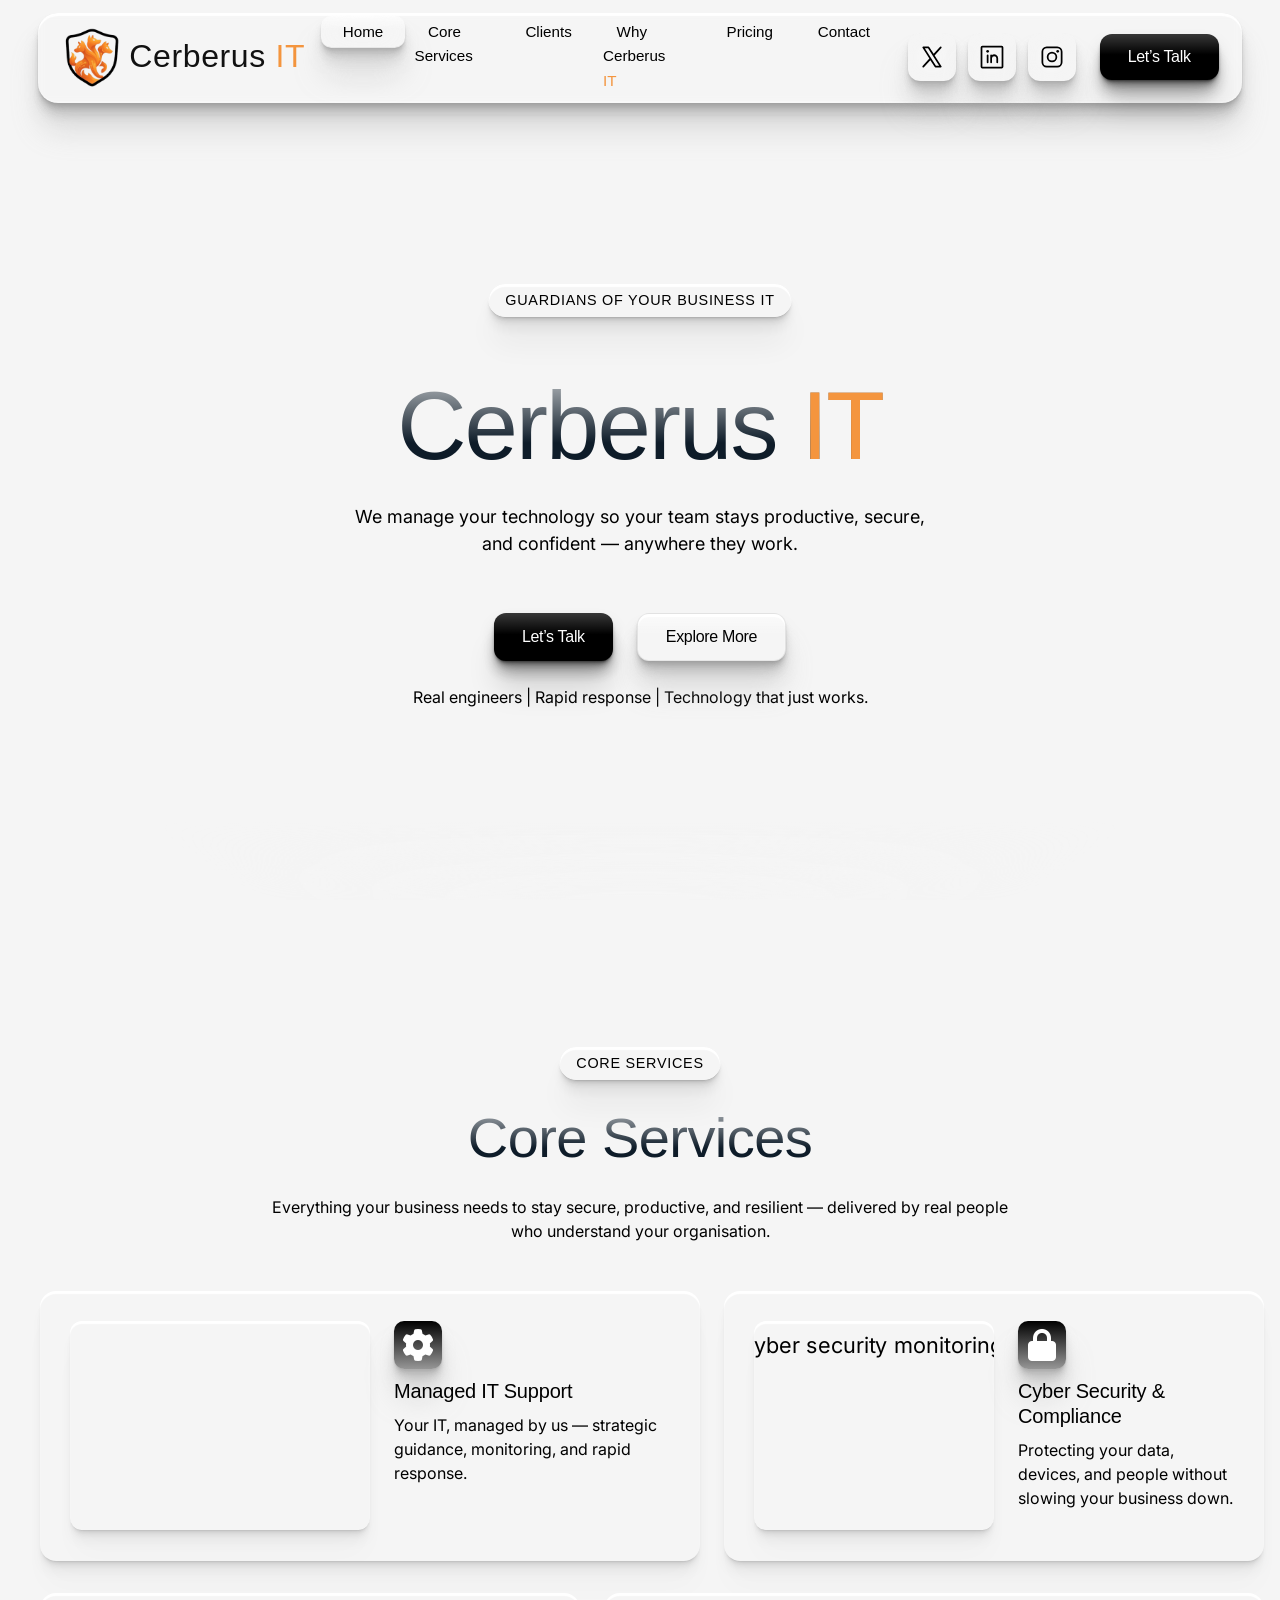
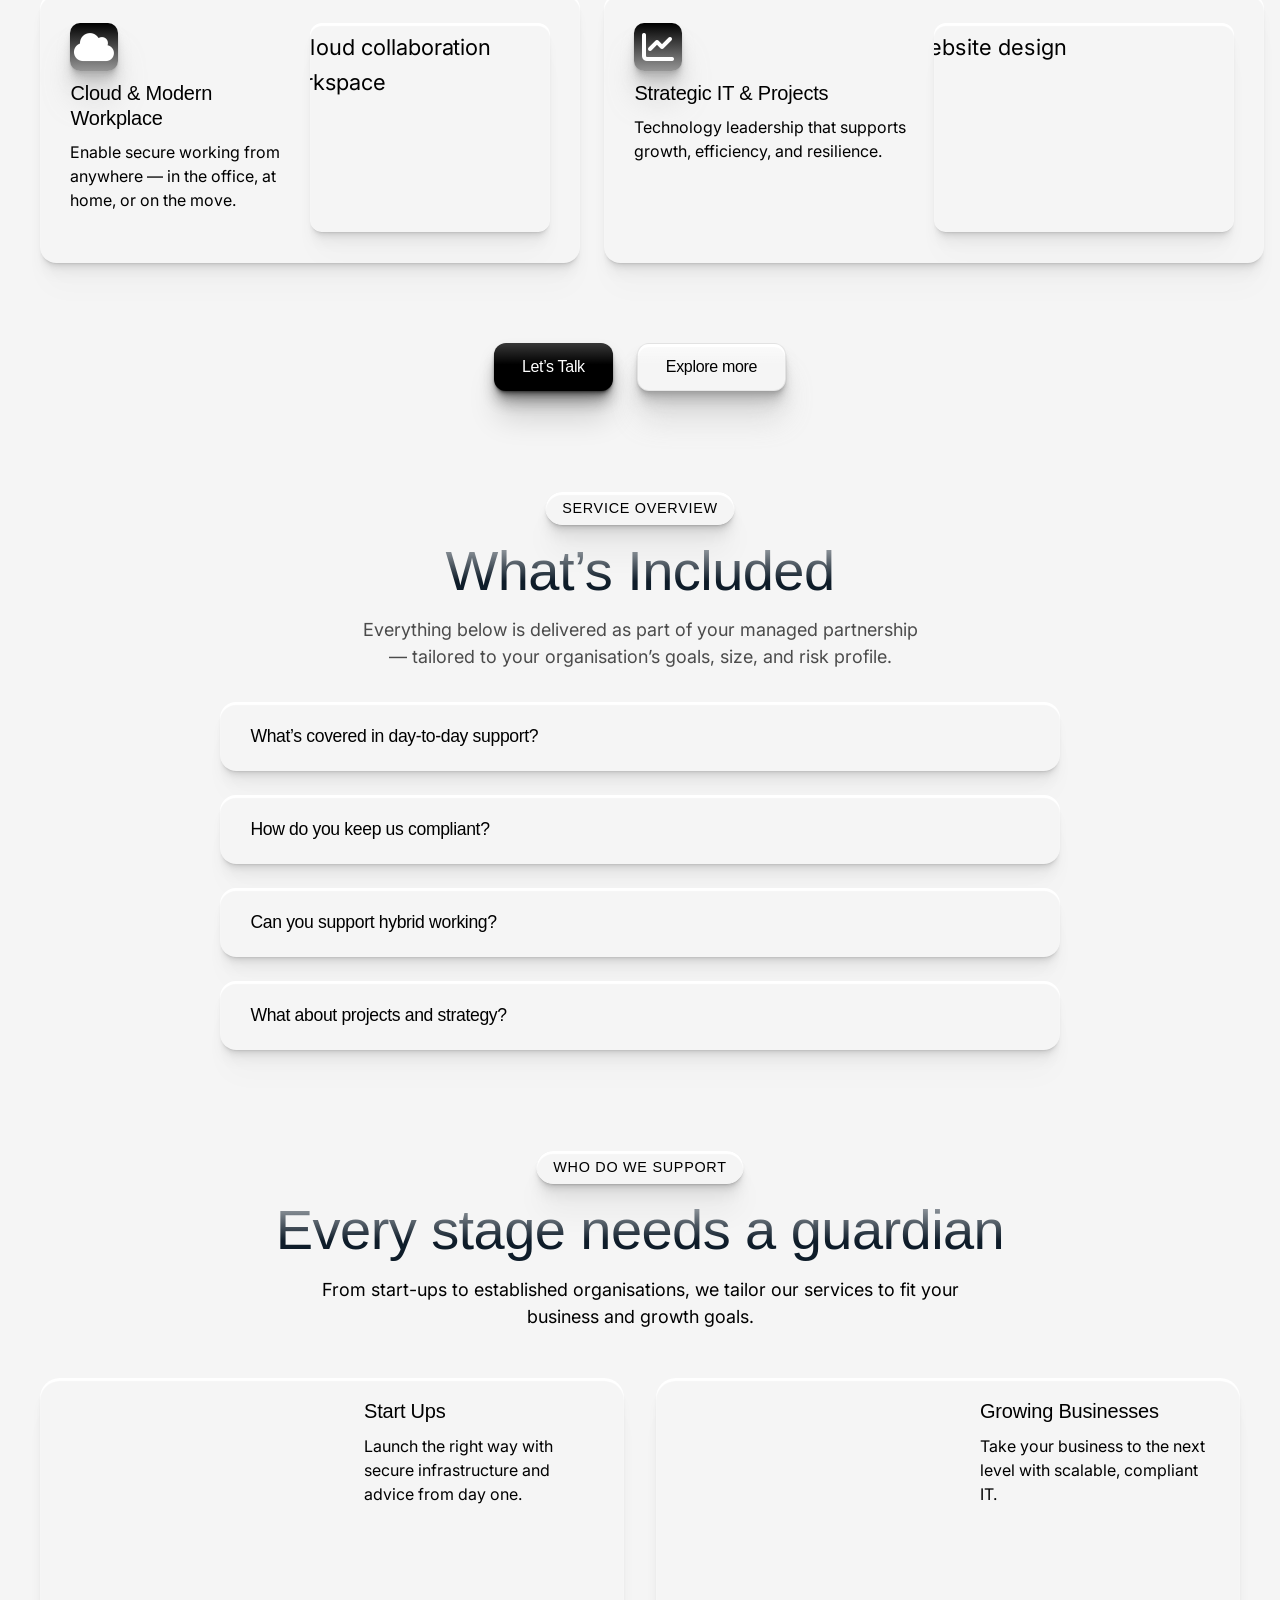
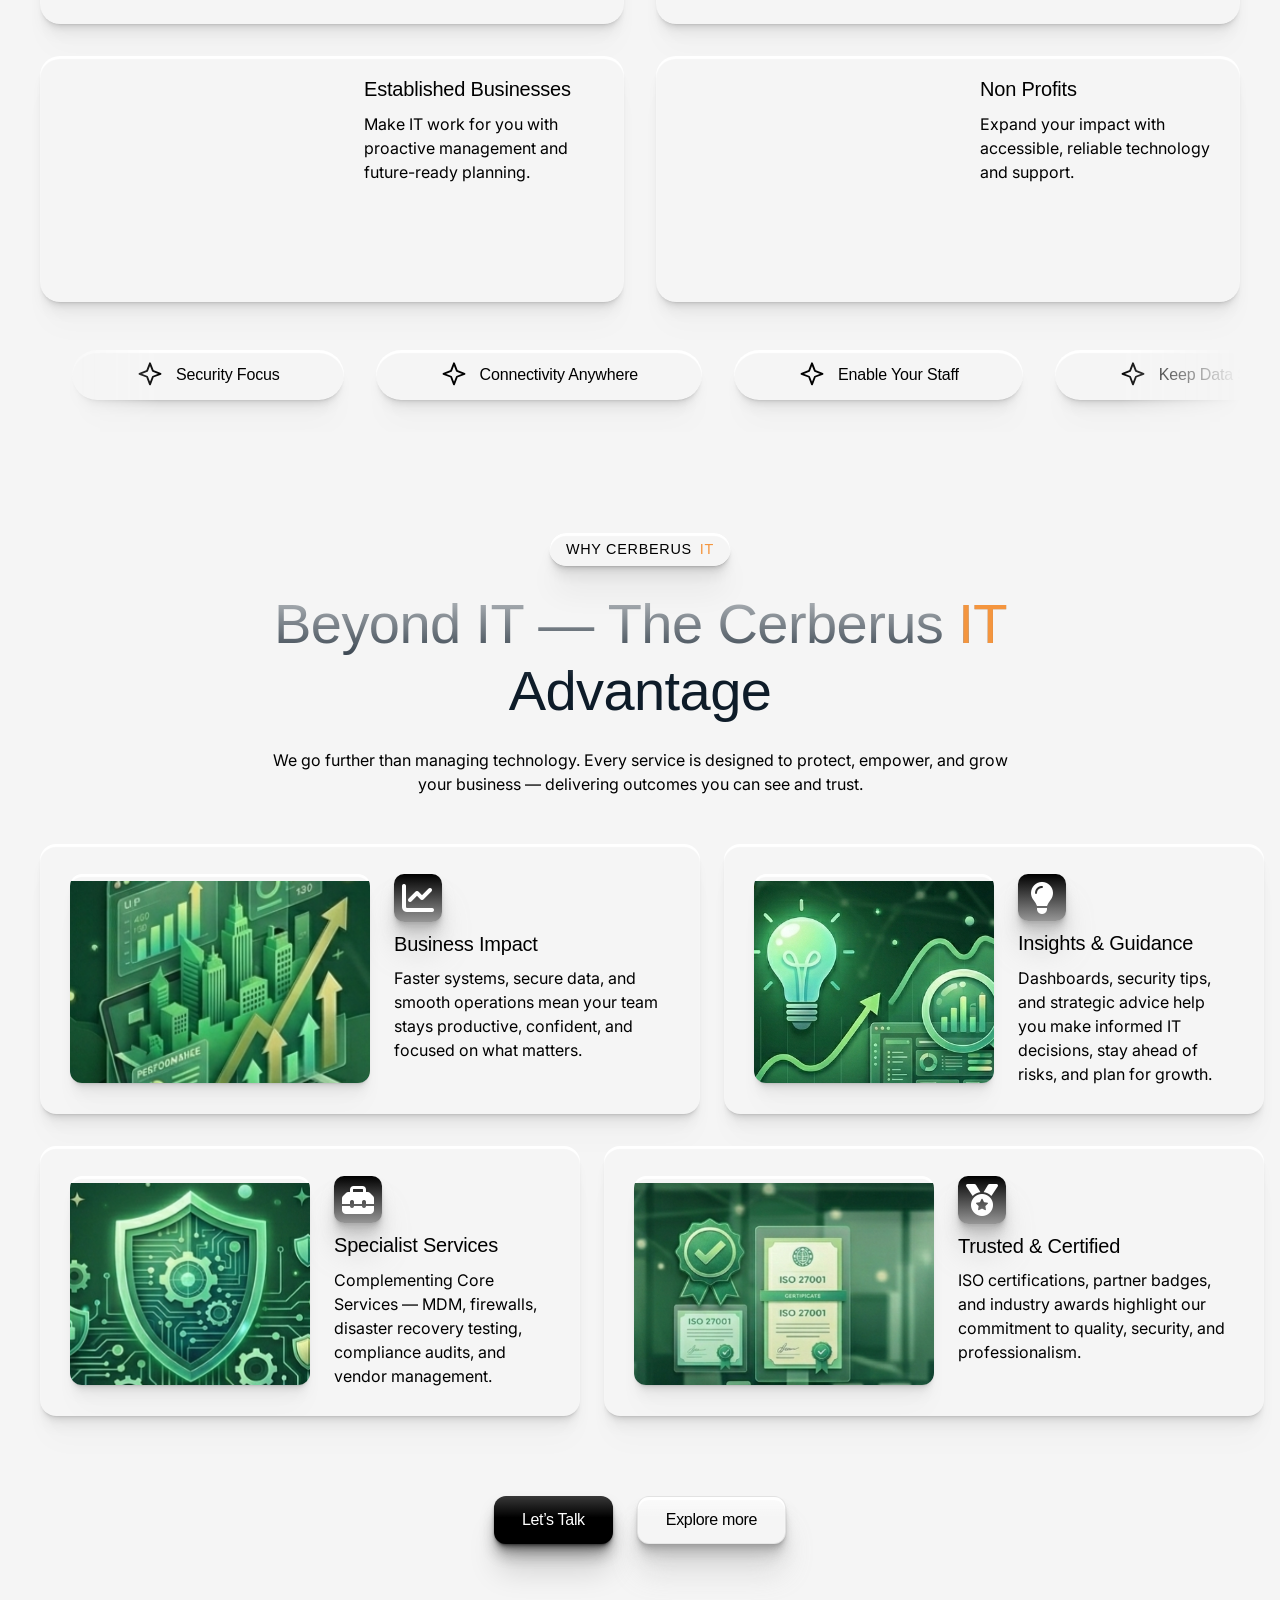
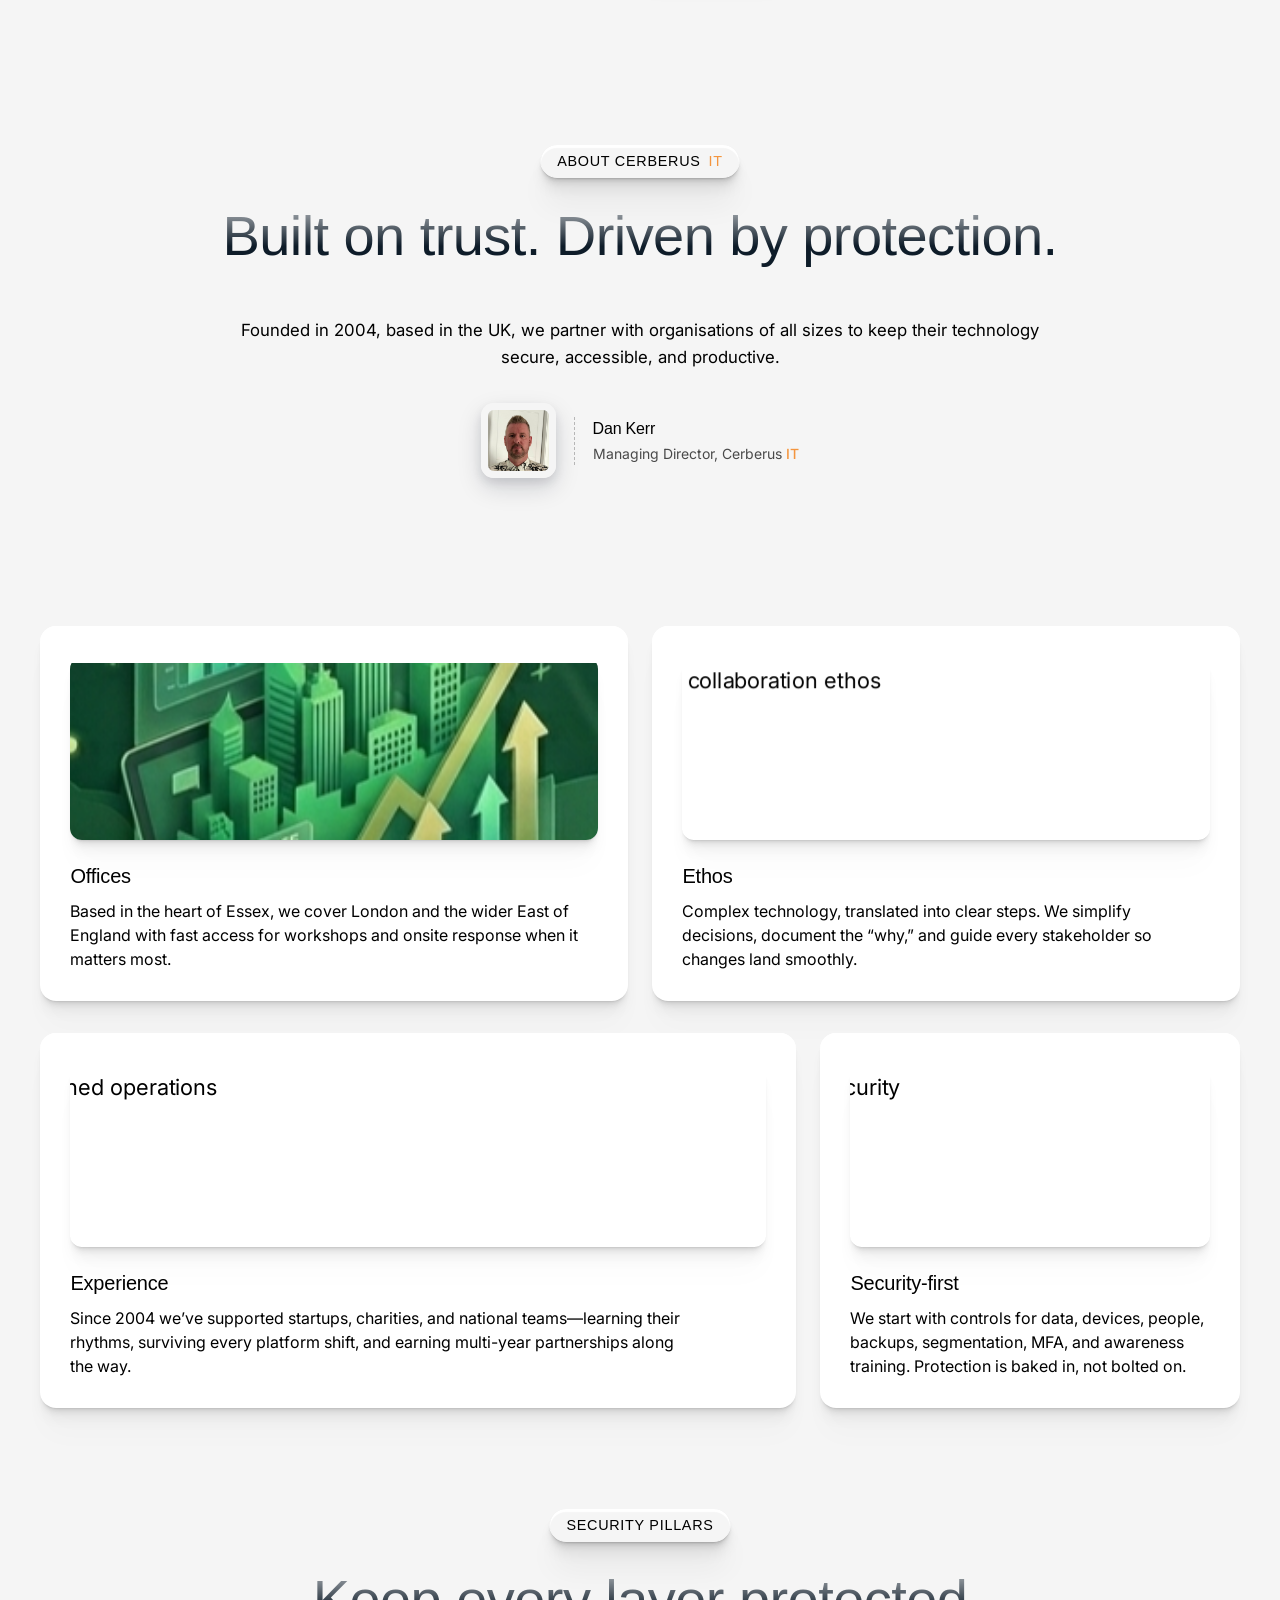
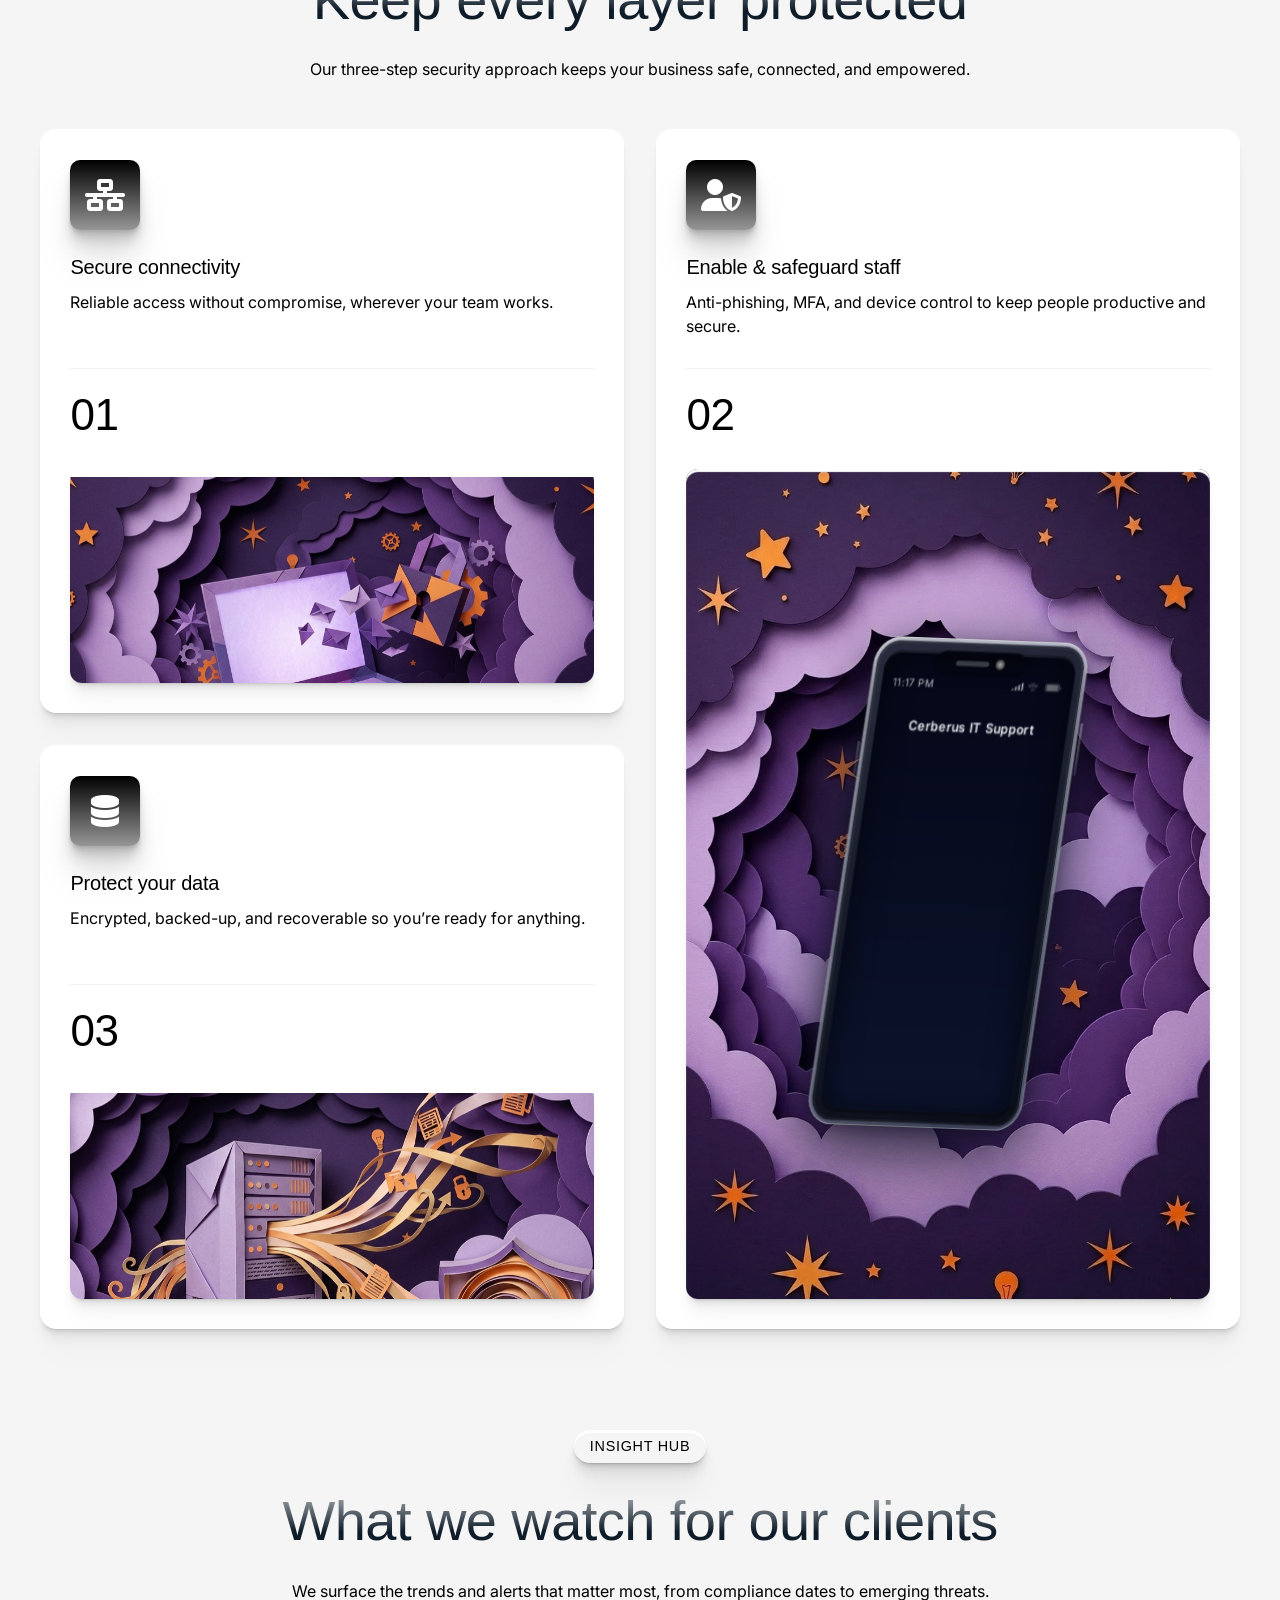
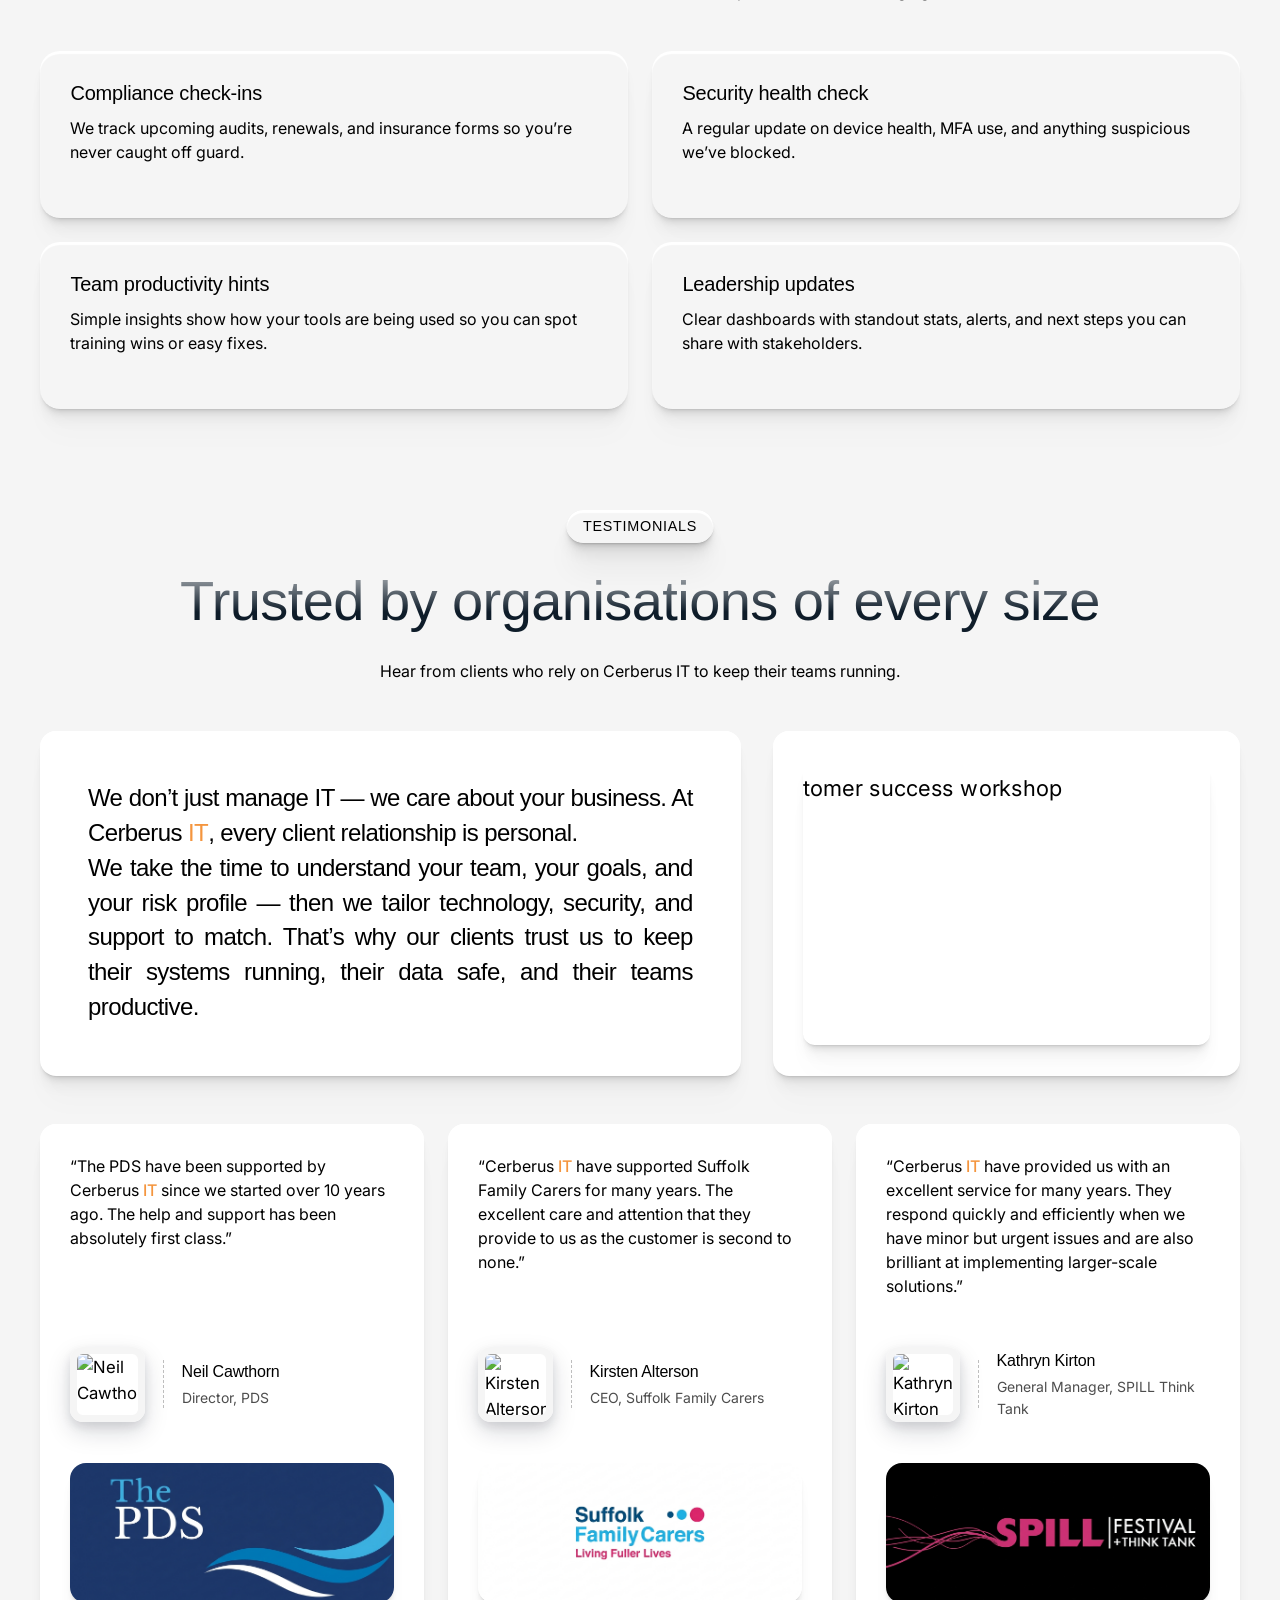
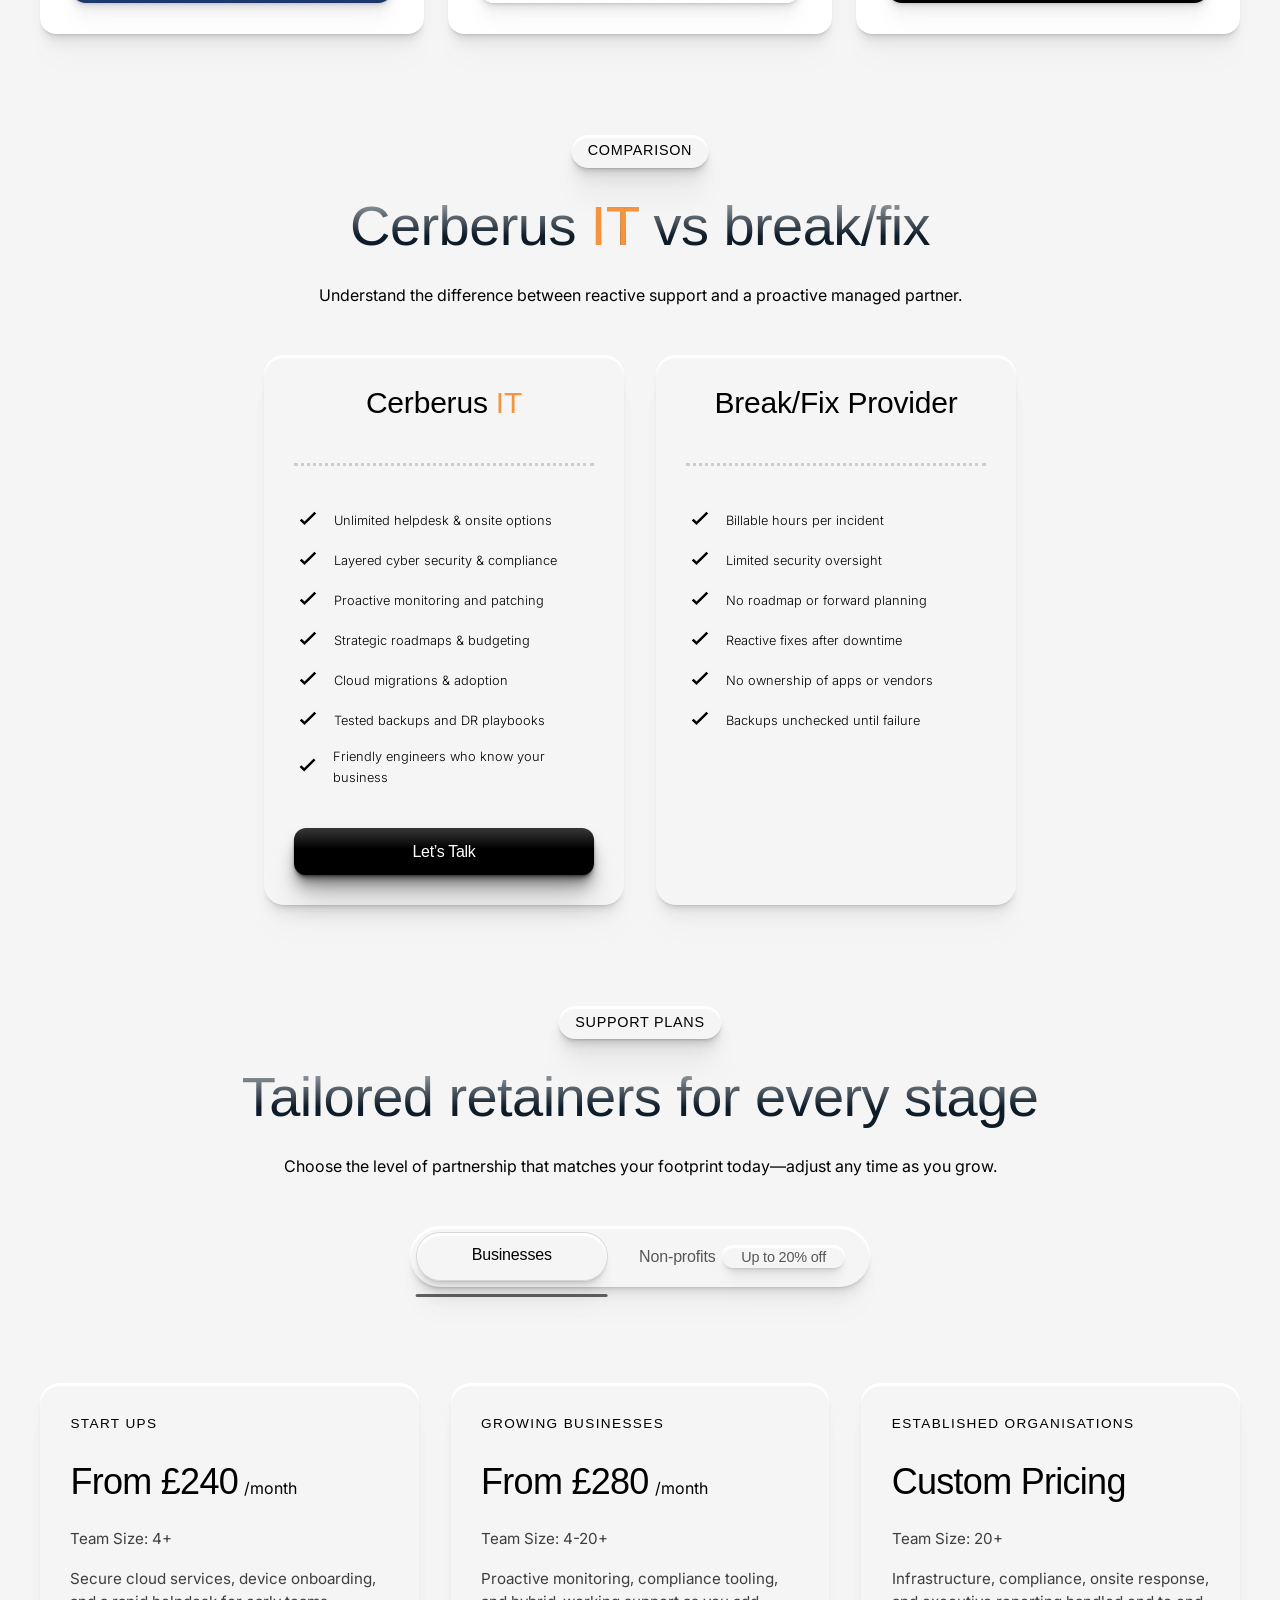
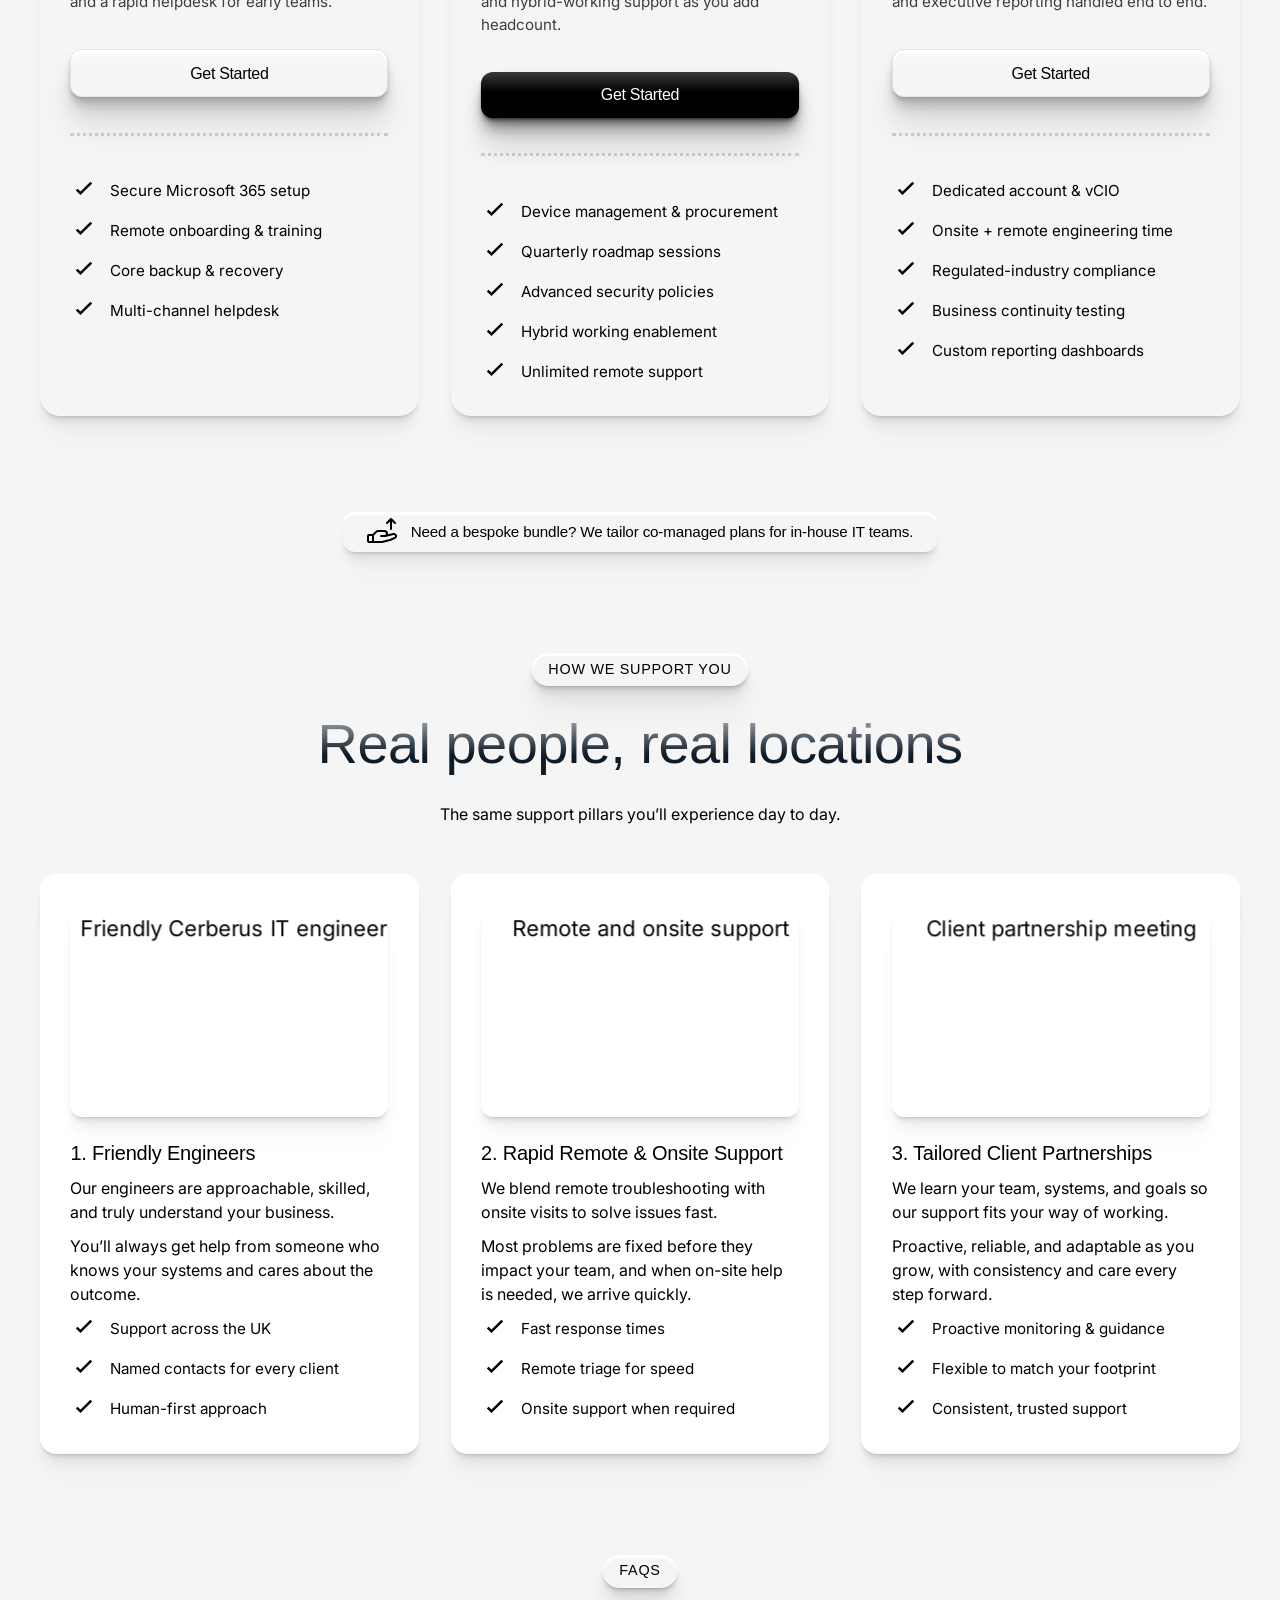
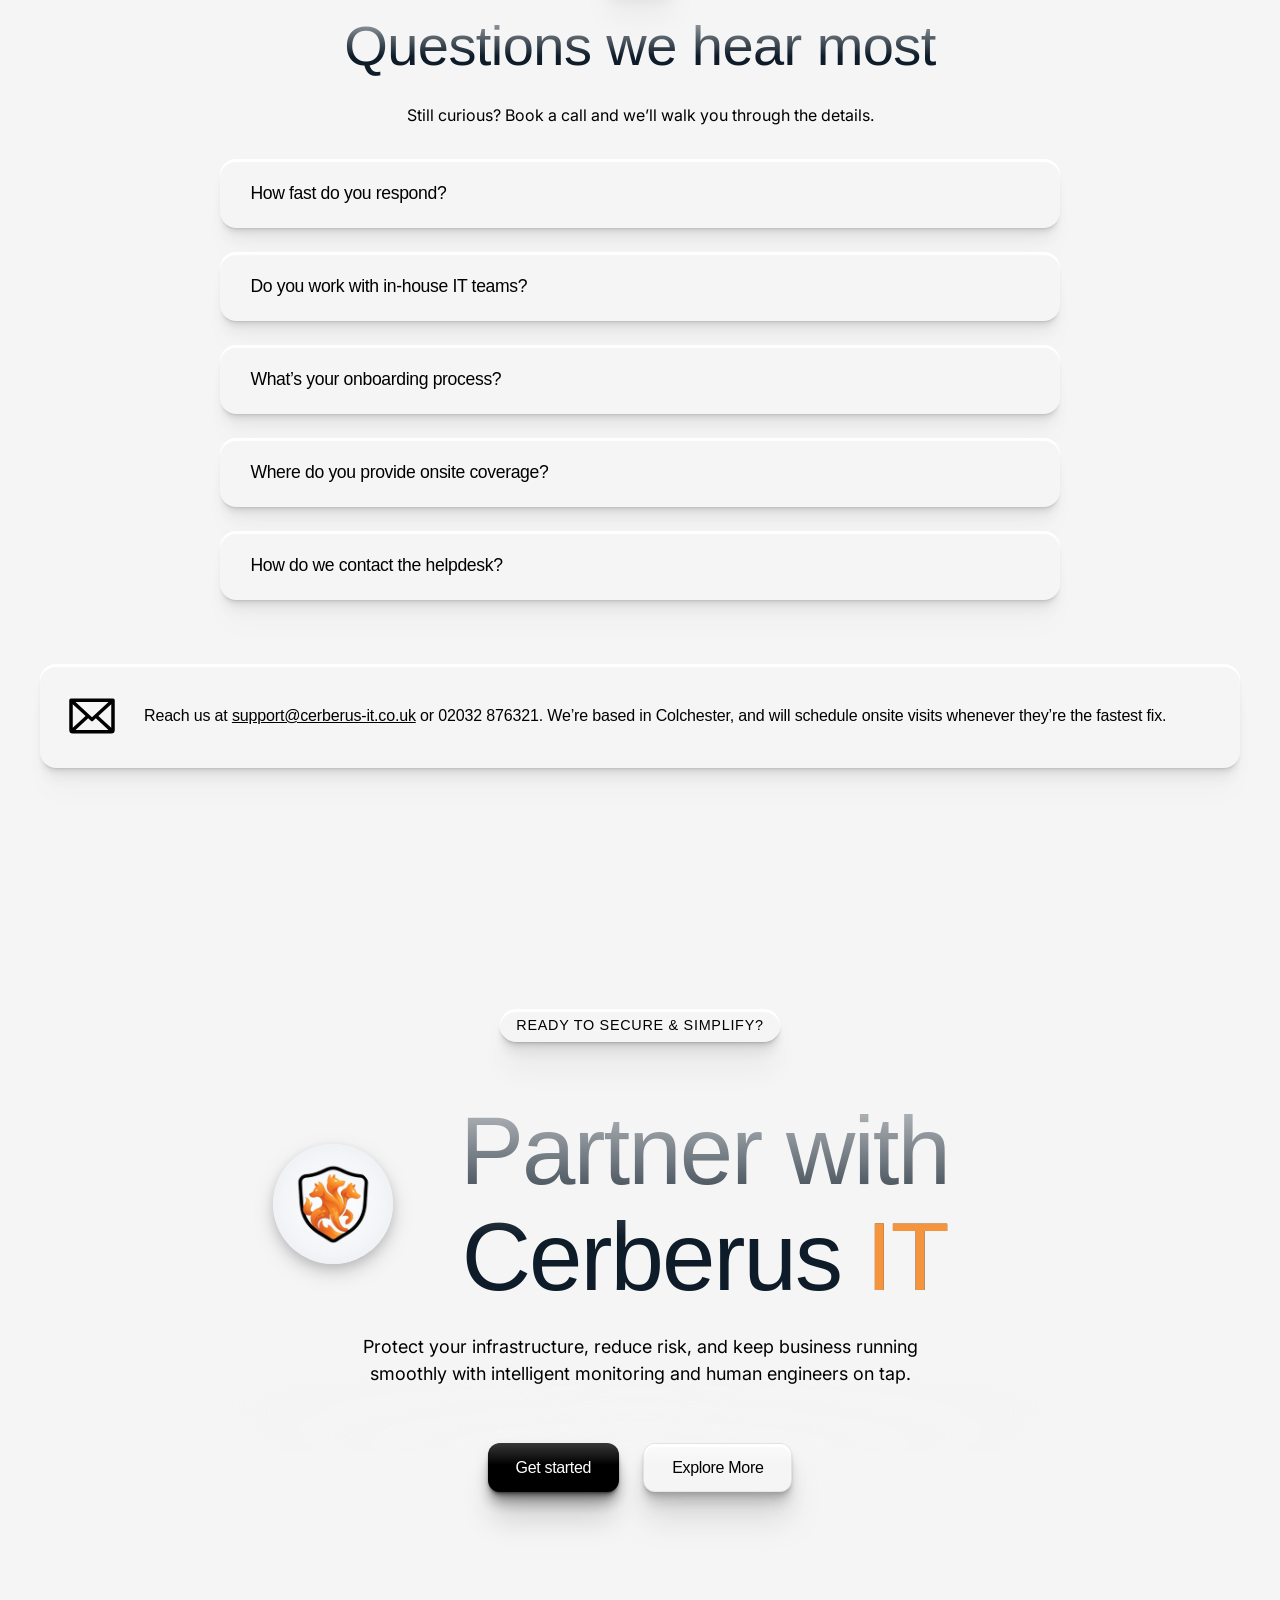
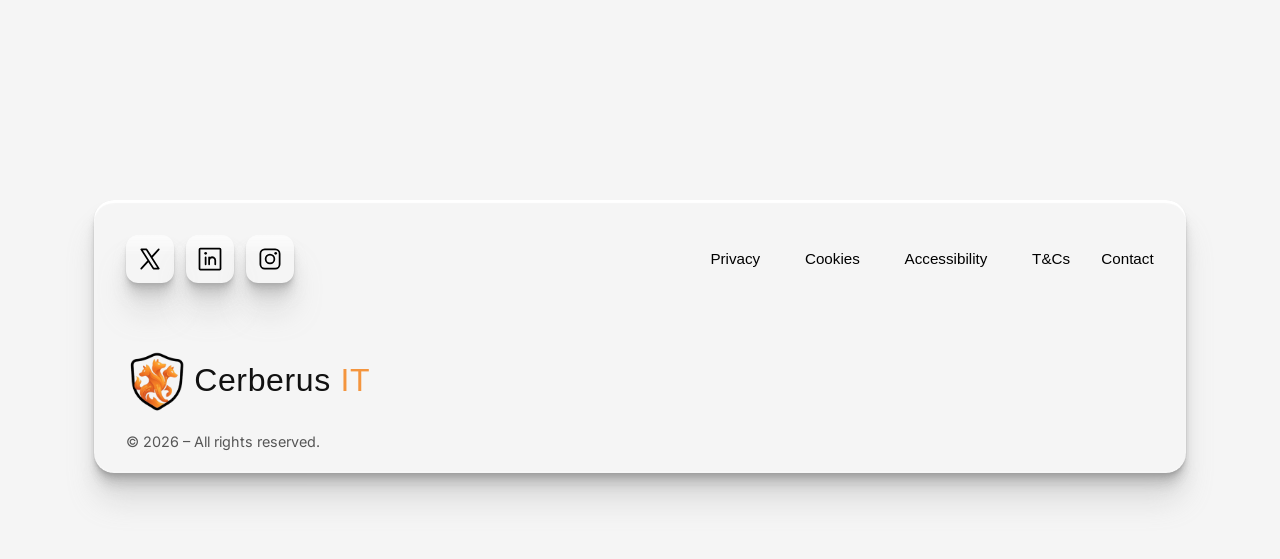
==== index.html @ e5e7a07e "Align Cerberus IT branding and contact UX" ====
<!DOCTYPE html>
<html lang="en">
  <head>
    <meta charset="UTF-8" />
    <meta name="viewport" content="width=device-width, initial-scale=1" />
    <title>Cerberus IT | Managed IT & Cyber Security</title>
    <link rel="stylesheet" href="styles.css" />
    <link
      rel="stylesheet"
      href="https://cdnjs.cloudflare.com/ajax/libs/font-awesome/6.5.1/css/all.min.css"
      integrity="sha512-DTOQO9RWCH3ppGqcWaEA1BIZOC6xxalwEsw9c2QQeAIftl+Vegovlnee1c9QX4TctnWMn13TZye+giMm8e2LwA=="
      crossorigin="anonymous"
      referrerpolicy="no-referrer"
    />
  </head>
  <body>
    <header class="site-header" data-header>
      <div class="site-header__inner">
        <a class="site-logo" href="#hero">
          <img src="assets/CerberusLogo-Transparent.png" alt="Cerberus IT" />
          <span class="logo-text"><span class="site-logo__mark">Cerberus <span class="site-logo__accent">IT</span></span></span>
        </a>
        <nav class="site-nav" id="site-nav" aria-label="Primary">
          <span class="site-nav__highlight" aria-hidden="true"></span>
          <ul>
            <li><a href="#hero" class="is-active">Home</a></li>
            <li><a href="#features">Core Services</a></li>
            <li><a href="#who-we-support">Clients</a></li>
            <li><a href="#beyond-it">Why Cerberus <span class="site-logo__accent">IT</span></a></li>
            <li><a href="#pricing">Pricing</a></li>
            <li><a href="#contact">Contact</a></li>
          </ul>
        </nav>
        <div class="site-header__cta">
          <div class="team__socials" aria-label="Company social links">
            <a href="https://x.com/" target="_blank" rel="noopener" aria-label="X">
              <svg viewBox="0 0 256 256" role="presentation" aria-hidden="true">
                <use href="#icon-x"></use>
              </svg>
            </a>
            <a
              href="https://www.linkedin.com/"
              target="_blank"
              rel="noopener"
              aria-label="LinkedIn"
            >
              <svg viewBox="0 0 256 256" role="presentation" aria-hidden="true">
                <use href="#icon-linkedin"></use>
              </svg>
            </a>
            <a
              href="https://www.instagram.com/"
              target="_blank"
              rel="noopener"
              aria-label="Instagram"
            >
              <svg viewBox="0 0 256 256" role="presentation" aria-hidden="true">
                <use href="#icon-instagram"></use>
              </svg>
            </a>
          </div>
          <button class="button-primary" type="button" data-open-contact>Let’s Talk</button>
        </div>
      </div>
    </header>
    <main>
      <section class="hero section-stack section-stack--tight" id="hero">
        <div class="hero__bg" aria-hidden="true">
          <video
            class="hero__video"
            src="assets/12778069_1280_720_30fps-2.webm"
            autoplay
            muted
            loop
            playsinline
          ></video>
        </div>
        <div class="hero__content">
          <div class="hero__intro section-intro section-intro--hero">
            <span class="section-pill">Guardians of your business IT</span>
            <div class="hero__headline">
              <h1 class="section-intro__title">Cerberus <span class="site-logo__accent">IT</span></h1>
            </div>
            <p class="section-intro__text section-intro__text--lead">
              We manage your technology so your team stays productive, secure, and confident — anywhere they work.
            </p>
            <div class="hero__actions">
              <button class="button-primary" type="button" data-open-contact>Let’s Talk</button>
              <a class="button-secondary" href="#features">Explore More</a>
            </div>
            <p class="section-intro__text section-intro__text--muted hero__microline">
              Real engineers | Rapid response | Technology that just works.
            </p>
          </div>
        </div>
      </section>

      <section class="features section-stack" id="features">
      <div class="features__intro section-intro section-intro--hero">
        <span class="section-pill">Core services</span>
        <h1 class="section-intro__title">Core Services</h1>
        <p class="section-intro__text">
          Everything your business needs to stay secure, productive, and resilient — delivered by real people who understand
          your organisation.
        </p>
      </div>

      <div class="cards__grid">
        <div class="cards__row">
          <div class="cards__tile cards__tile--with-media card-surface">
            <div class="cards__media cards__media--fixed">
              <video
                class="cards__video cards__video--vivid"
                src="assets/animate_this_so_the_dashboard__Seedance_15_Pro_82911.mp4"
                autoplay
                muted
                loop
                playsinline
                data-playback-rate="0.5"
              ></video>
            </div>
            <div class="cards__content">
              <span class="card-icon" aria-hidden="true">
                <i class="fa-solid fa-gear" aria-hidden="true"></i>
              </span>
              <h3>Managed IT Support</h3>
              <p class="cards__tagline">
                Your IT, managed by us — strategic guidance, monitoring, and rapid response.
              </p>
            </div>
          </div>
          <div class="cards__tile cards__tile--with-media card-surface">
            <div class="cards__media cards__media--flip">
              <img src="assets/Gemini_Generated_Image_rjsg2prjsg2prjsg.png" alt="Cyber security monitoring" />
            </div>
            <div class="cards__content">
              <span class="card-icon" aria-hidden="true">
                <i class="fa-solid fa-lock" aria-hidden="true"></i>
              </span>
              <h3>Cyber Security &amp; Compliance</h3>
              <p class="cards__tagline">
                Protecting your data, devices, and people without slowing your business down.
              </p>
            </div>
          </div>
        </div>
        <div class="cards__row">
          <div class="cards__tile cards__tile--reverse cards__tile--with-media card-surface">
            <div class="cards__media cards__media--float">
              <img src="assets/Gemini_Generated_Image_6m4iy66m4iy66m4i.png" alt="Cloud collaboration workspace" />
            </div>
            <div class="cards__content">
              <span class="card-icon" aria-hidden="true">
                <i class="fa-solid fa-cloud" aria-hidden="true"></i>
              </span>
              <h3>Cloud &amp; Modern Workplace</h3>
              <p class="cards__tagline">
                Enable secure working from anywhere — in the office, at home, or on the move.
              </p>
            </div>
          </div>
          <div class="cards__tile cards__tile--reverse cards__tile--with-media card-surface website-card">
            <div class="cards__media">
              <img src="assets/Gemini_Generated_Image_k1lvv1k1lvv1k1lv.png" alt="Website design" />
            </div>
            <div class="cards__content">
              <span class="card-icon" aria-hidden="true">
                <i class="fa-solid fa-chart-line" aria-hidden="true"></i>
              </span>
              <h3>Strategic IT &amp; Projects</h3>
              <p class="cards__tagline">
                Technology leadership that supports growth, efficiency, and resilience.
              </p>
            </div>
          </div>
        </div>

        <div class="features__actions">
          <button class="button-primary" type="button" data-open-contact>Let’s Talk</button>
          <button class="button-secondary" type="button" data-open-contact>Explore more</button>
        </div>
      </div>
    </section>

    <section class="includes section-stack" id="service-overview">
      <div class="features__accordion">
        <div class="features__includes-header section-intro section-intro--narrow">
          <span class="section-pill">Service Overview</span>
          <h2 class="section-intro__title">What’s Included</h2>
          <p class="section-intro__text section-intro__text--lead">
            Everything below is delivered as part of your managed partnership — tailored to your organisation’s goals, size, and
            risk profile.
          </p>
        </div>

        <div class="faq__list faq__list--features" role="list">
          <article class="faq__item card-surface" role="listitem">
            <button class="faq__trigger" aria-expanded="false">
              <span>What’s covered in day-to-day support?</span>
            </button>
            <div class="faq__content" hidden>
              <p>Every user gets unlimited helpdesk access, remote fixes, onsite escalation, and proactive monitoring bundled into one fee.</p>
              <p><strong>Includes:</strong> Multi-channel helpdesk, device onboarding, vendor escalation, and incident ownership.</p>
              <p><strong>Result:</strong> Your team calls one number and we handle the rest—no ticket triage or finger pointing.</p>
            </div>
          </article>

          <article class="faq__item card-surface" role="listitem">
            <button class="faq__trigger" aria-expanded="false">
              <span>How do you keep us compliant?</span>
            </button>
            <div class="faq__content" hidden>
              <p>We baseline every client against Cyber Essentials and ISO controls, then layer policies, logging, and training that match your industry.</p>
              <p><strong>Includes:</strong> MFA, device encryption, privileged access reviews, phishing simulations, backup testing, and insurer-ready reporting.</p>
              <p><strong>Result:</strong> Audits become simple checklists instead of stressful fire drills.</p>
            </div>
          </article>

          <article class="faq__item card-surface" role="listitem">
            <button class="faq__trigger" aria-expanded="false">
              <span>Can you support hybrid working?</span>
            </button>
            <div class="faq__content" hidden>
              <p>Yes—secure remote access, zero-trust policies, and collaboration tooling are standard in our managed plans.</p>
              <p><strong>Includes:</strong> Microsoft 365 optimisation, device posture checks, passwordless sign-in, and guided change management.</p>
              <p><strong>Result:</strong> Staff can move between home, office, and client sites without IT friction.</p>
            </div>
          </article>

          <article class="faq__item card-surface" role="listitem">
            <button class="faq__trigger" aria-expanded="false">
              <span>What about projects and strategy?</span>
            </button>
            <div class="faq__content" hidden>
              <p>Quarterly business reviews map your goals to a living roadmap covering infrastructure, apps, security, and budgets.</p>
              <p><strong>Includes:</strong> vCIO leadership, board-ready reporting, project scoping, and post-implementation reviews.</p>
              <p><strong>Result:</strong> Technology investments stay aligned to growth and risk priorities.</p>
            </div>
          </article>
        </div>
      </div>
    </section>

    <section class="who-support section-stack section-stack--spaced" id="who-we-support">
        <div class="who-support__intro section-intro section-intro--narrow">
          <span class="section-pill">WHO DO WE SUPPORT</span>
          <h2 class="section-intro__title">Every stage needs a guardian</h2>
          <p class="section-intro__text section-intro__text--lead">
            From start-ups to established organisations, we tailor our services to fit your business and growth goals.
          </p>
        </div>

        <div class="who-support__grid">
          <article class="who-support__card card-surface">
            <div class="who-support__media">
              <video
                class="who-support__video"
                src="assets/start-ups.mp4"
                autoplay
                loop
                muted
                playsinline
                aria-label="Paper rocket launch animation"
                data-playback-rate="0.5"
              ></video>
            </div>
            <div class="who-support__content cards__content">
              <h3>Start Ups</h3>
              <p>Launch the right way with secure infrastructure and advice from day one.</p>
            </div>
          </article>

          <article class="who-support__card card-surface">
            <div class="who-support__media">
              <video
                class="who-support__video"
                src="assets/growing-businesses.mp4"
                autoplay
                loop
                muted
                playsinline
                aria-label="Small business owner with digital dashboard"
              ></video>
            </div>
            <div class="who-support__content cards__content">
              <h3>Growing Businesses</h3>
              <p>Take your business to the next level with scalable, compliant IT.</p>
            </div>
          </article>

          <article class="who-support__card card-surface">
            <div class="who-support__media">
              <video
                class="who-support__video"
                src="assets/established-businesses.mp4"
                autoplay
                muted
                playsinline
                aria-label="Established business team collaborating"
                data-pingpong
                data-pingpong-speed="0.35"
                data-pingpong-hold="220"
                data-playback-rate="0.5"
              ></video>
            </div>
            <div class="who-support__content cards__content">
              <h3>Established Businesses</h3>
              <p>Make IT work for you with proactive management and future-ready planning.</p>
            </div>
          </article>

          <article class="who-support__card card-surface">
            <div class="who-support__media">
              <video
                class="who-support__video"
                src="assets/non-profits.mp4"
                autoplay
                loop
                muted
                playsinline
                aria-label="Non-profit teams collaborating"
              ></video>
            </div>
            <div class="who-support__content cards__content">
              <h3>Non Profits</h3>
              <p>Expand your impact with accessible, reliable technology and support.</p>
            </div>
          </article>
        </div>

        <div class="benefits__marquee" aria-hidden="true">
          <div class="benefits__marquee-track">
            <div class="benefits__marquee-group" aria-hidden="true">
              <div class="benefits__marquee-item card-surface">
                <svg class="benefits__marquee-icon" viewBox="0 0 24 24" role="presentation" aria-hidden="true">
                  <use href="#icon-spark"></use>
                </svg>
                <p>Security Focus</p>
              </div>
              <div class="benefits__marquee-item card-surface">
                <svg class="benefits__marquee-icon" viewBox="0 0 24 24" role="presentation" aria-hidden="true">
                  <use href="#icon-spark"></use>
                </svg>
                <p>Connectivity Anywhere</p>
              </div>
              <div class="benefits__marquee-item card-surface">
                <svg class="benefits__marquee-icon" viewBox="0 0 24 24" role="presentation" aria-hidden="true">
                  <use href="#icon-spark"></use>
                </svg>
                <p>Enable Your Staff</p>
              </div>
              <div class="benefits__marquee-item card-surface">
                <svg class="benefits__marquee-icon" viewBox="0 0 24 24" role="presentation" aria-hidden="true">
                  <use href="#icon-spark"></use>
                </svg>
                <p>Keep Data Safe</p>
              </div>
              <div class="benefits__marquee-item card-surface">
                <svg class="benefits__marquee-icon" viewBox="0 0 24 24" role="presentation" aria-hidden="true">
                  <use href="#icon-spark"></use>
                </svg>
                <p>Device Management</p>
              </div>
              <div class="benefits__marquee-item card-surface">
                <svg class="benefits__marquee-icon" viewBox="0 0 24 24" role="presentation" aria-hidden="true">
                  <use href="#icon-spark"></use>
                </svg>
                <p>Human Support</p>
              </div>
            </div>
            <div class="benefits__marquee-group" aria-hidden="true">
              <div class="benefits__marquee-item card-surface">
                <svg class="benefits__marquee-icon" viewBox="0 0 24 24" role="presentation" aria-hidden="true">
                  <use href="#icon-spark"></use>
                </svg>
                <p>Security Focus</p>
              </div>
              <div class="benefits__marquee-item card-surface">
                <svg class="benefits__marquee-icon" viewBox="0 0 24 24" role="presentation" aria-hidden="true">
                  <use href="#icon-spark"></use>
                </svg>
                <p>Connectivity Anywhere</p>
              </div>
              <div class="benefits__marquee-item card-surface">
                <svg class="benefits__marquee-icon" viewBox="0 0 24 24" role="presentation" aria-hidden="true">
                  <use href="#icon-spark"></use>
                </svg>
                <p>Enable Your Staff</p>
              </div>
              <div class="benefits__marquee-item card-surface">
                <svg class="benefits__marquee-icon" viewBox="0 0 24 24" role="presentation" aria-hidden="true">
                  <use href="#icon-spark"></use>
                </svg>
                <p>Keep Data Safe</p>
              </div>
              <div class="benefits__marquee-item card-surface">
                <svg class="benefits__marquee-icon" viewBox="0 0 24 24" role="presentation" aria-hidden="true">
                  <use href="#icon-spark"></use>
                </svg>
                <p>Device Management</p>
              </div>
              <div class="benefits__marquee-item card-surface">
                <svg class="benefits__marquee-icon" viewBox="0 0 24 24" role="presentation" aria-hidden="true">
                  <use href="#icon-spark"></use>
                </svg>
                <p>Human Support</p>
              </div>
            </div>
          </div>
        </div>
      </section>

      <section class="features section-stack" id="beyond-it">
      <div class="features__intro section-intro section-intro--hero">
        <span class="section-pill">Why Cerberus <span class="site-logo__accent">IT</span></span>
        <h1 class="section-intro__title">
          Beyond IT — The Cerberus <span class="site-logo__accent">IT</span> Advantage
        </h1>
        <p class="section-intro__text">
          We go further than managing technology. Every service is designed to protect, empower, and grow your business — delivering outcomes you can see and trust.
        </p>
      </div>

      <div class="cards__grid">
        <div class="cards__row">
          <div class="cards__tile cards__tile--with-media card-surface">
            <div class="cards__media">
              <img src="assets/image.png" alt="Business impact dashboard" />
            </div>
            <div class="cards__content">
              <span class="card-icon" aria-hidden="true">
                <i class="fa-solid fa-chart-line" aria-hidden="true"></i>
              </span>
              <h3>Business Impact</h3>
              <p>Faster systems, secure data, and smooth operations mean your team stays productive, confident, and focused on what matters.</p>
            </div>
          </div>
          <div class="cards__tile cards__tile--with-media card-surface">
            <div class="cards__media">
              <img src="assets/image copy 4.png" alt="Insights and guidance" />
            </div>
            <div class="cards__content">
              <span class="card-icon" aria-hidden="true">
                <i class="fa-solid fa-lightbulb" aria-hidden="true"></i>
              </span>
              <h3>Insights &amp; Guidance</h3>
              <p>Dashboards, security tips, and strategic advice help you make informed IT decisions, stay ahead of risks, and plan for growth.</p>
            </div>
          </div>
        </div>
        <div class="cards__row">
          <div class="cards__tile cards__tile--with-media card-surface">
            <div class="cards__media">
              <img src="assets/image copy 2.png" alt="Specialist services toolkit" />
            </div>
            <div class="cards__content">
              <span class="card-icon" aria-hidden="true">
                <i class="fa-solid fa-toolbox" aria-hidden="true"></i>
              </span>
              <h3>Specialist Services</h3>
              <p>Complementing Core Services — MDM, firewalls, disaster recovery testing, compliance audits, and vendor management.</p>
            </div>
          </div>
          <div class="cards__tile cards__tile--with-media card-surface">
            <div class="cards__media">
              <img src="assets/image copy 3.png" alt="Trusted certifications" />
            </div>
            <div class="cards__content">
              <span class="card-icon" aria-hidden="true">
                <i class="fa-solid fa-medal" aria-hidden="true"></i>
              </span>
              <h3>Trusted &amp; Certified</h3>
              <p>ISO certifications, partner badges, and industry awards highlight our commitment to quality, security, and professionalism.</p>
            </div>
          </div>
        </div>

        <div class="features__actions">
          <button class="button-primary" type="button" data-open-contact>Let’s Talk</button>
          <button class="button-secondary" type="button" data-open-contact>Explore more</button>
        </div>
      </div>
    </section>

    <section class="about section-stack" id="about">
        <div class="founder__inner">
          <div class="services__intro section-intro">
            <span class="section-pill">About Cerberus <span class="site-logo__accent">IT</span></span>
            <h2 class="section-intro__title">Built on trust. Driven by protection.</h2>
          </div>
          <div class="founder__quote">
            <p>
              Founded in 2004, based in the UK, we partner with organisations of all sizes to keep their technology secure, accessible,
              and productive.
            </p>
            <div class="founder__profile customers__author">
              <img src="assets/B824F986-372A-40E8-97FF-E5850DC8B33F_1_105_c.jpeg" alt="Dan Kerr" loading="lazy" />
              <span class="customers__author-divider" aria-hidden="true"></span>
              <div class="customers__author-info">
                <span class="customers__author-name">Dan Kerr</span>
                <span class="customers__author-role">Managing Director, Cerberus <span class="site-logo__accent">IT</span></span>
              </div>
            </div>
          </div>
        </div>

        <div class="services__grid">
          <div class="services__row">
            <article class="services__card cards__tile cards__tile--stacked card-surface">
              <div class="cards__media cards__media--stacked">
                <img src="assets/image.png" alt="Innovation Centre, Knowledge Gateway campus" />
              </div>
              <div class="cards__content">
                <h3>Offices</h3>
                <p>
                  Based in the heart of Essex, we cover London and the wider East of England with fast access for workshops and
                  onsite response when it matters most.
                </p>
              </div>
            </article>
            <article class="services__card cards__tile cards__tile--stacked card-surface">
              <div class="cards__media cards__media--stacked">
                <img src="https://images.unsplash.com/photo-1522071820081-009f0129c71c?auto=format&fit=crop&w=900&q=80" alt="Team collaboration ethos" />
              </div>
              <div class="cards__content">
                <h3>Ethos</h3>
                <p>
                  Complex technology, translated into clear steps. We simplify decisions, document the “why,” and guide every
                  stakeholder so changes land smoothly.
                </p>
              </div>
            </article>
          </div>

          <div class="services__row services__row--reverse">
            <article class="services__card cards__tile cards__tile--stacked card-surface">
              <div class="cards__media cards__media--stacked">
                <img src="https://images.unsplash.com/photo-1523958203904-cdcb402031fd?auto=format&fit=crop&w=900&q=80" alt="Established operations" />
              </div>
              <div class="cards__content">
                <h3>Experience</h3>
                <p>
                  Since 2004 we’ve supported startups, charities, and national teams—learning their rhythms, surviving every platform shift, and earning multi-year partnerships along the way.
                </p>
              </div>
            </article>
            <article class="services__card cards__tile cards__tile--stacked card-surface">
              <div class="cards__media cards__media--stacked">
                <img src="https://images.unsplash.com/photo-1518770660439-4636190af475?auto=format&fit=crop&w=900&q=80" alt="Security" />
              </div>
              <div class="cards__content">
                <h3>Security-first</h3>
                <p>
                  We start with controls for data, devices, people, backups, segmentation, MFA, and awareness
                  training. Protection is baked in, not bolted on.
                </p>
              </div>
            </article>
          </div>
        </div>
      </section>

      <section class="process section-stack" id="process">
        <div class="process__intro section-intro">
          <span class="section-pill">Security pillars</span>
          <h2 class="section-intro__title">Keep every layer protected</h2>
          <p class="section-intro__text">
            Our three-step security approach keeps your business safe, connected, and empowered.
          </p>
        </div>

        <div class="process__layout">
          <div class="process__column">
            <article class="process__card process__card--short cards__tile cards__tile--stacked card-surface">
              <div class="cards__content">
                <span class="card-icon" aria-hidden="true">
                  <i class="fa-solid fa-network-wired" aria-hidden="true"></i>
                </span>
                <h3>Secure connectivity</h3>
                <p>Reliable access without compromise, wherever your team works.</p>
                <span class="process__divider" aria-hidden="true"></span>
                <span class="process__step">01</span>
              </div>
              <div class="cards__media cards__media--stacked cards__media--bottom">
                <img class="cards__media-img cards__media-img--connectivity" src="assets/use_this_style_and_make_it_so__Nano_Banana_2_77796.jpg" alt="Secure connectivity" loading="lazy" />
              </div>
            </article>

            <article class="process__card process__card--short cards__tile cards__tile--stacked card-surface">
              <div class="cards__content">
                <span class="card-icon" aria-hidden="true">
                  <i class="fa-solid fa-database" aria-hidden="true"></i>
                </span>
                <h3>Protect your data</h3>
                <p>Encrypted, backed-up, and recoverable so you’re ready for anything.</p>
                <span class="process__divider" aria-hidden="true"></span>
                <span class="process__step">03</span>
              </div>
              <div class="cards__media cards__media--stacked cards__media--bottom">
                <img src="assets/use_this_style_and_make_it_so__Nano_Banana_2_79536.jpg" alt="Secure staff enablement" loading="lazy" />
              </div>
            </article>
          </div>

          <article class="process__card process__card--tall cards__tile cards__tile--stacked card-surface">
            <div class="cards__content">
              <span class="card-icon" aria-hidden="true">
                <i class="fa-solid fa-user-shield" aria-hidden="true"></i>
              </span>
              <h3>Enable &amp; safeguard staff</h3>
              <p>Anti-phishing, MFA, and device control to keep people productive and secure.</p>
              <span class="process__divider" aria-hidden="true"></span>
              <span class="process__step">02</span>
            </div>
            <div class="cards__media cards__media--stacked cards__media--bottom cards__media--phone">
              <div class="iphone-chat iphone-chat--card" aria-hidden="true">
                <div class="iphone-chat__frame">
                  <div class="iphone-chat__notch" aria-hidden="true">
                    <span class="iphone-chat__speaker"></span>
                    <span class="iphone-chat__camera"></span>
                  </div>
                  <div class="iphone-chat__screen" aria-live="off">
                    <div class="iphone-chat__status">
                      <span class="iphone-chat__time">09:41</span>
                      <div class="iphone-chat__signals" aria-hidden="true">
                        <svg class="iphone-chat__signal-bars" viewBox="0 0 17 11" fill="none" xmlns="http://www.w3.org/2000/svg"><path d="M1 9.5C1 8.94772 1.44772 8.5 2 8.5C2.55228 8.5 3 8.94772 3 9.5V10C3 10.5523 2.55228 11 2 11C1.44772 11 1 10.5523 1 10V9.5Z" fill="currentColor"/><path d="M5.5 6.5C5.5 5.94772 5.94772 5.5 6.5 5.5C7.05228 5.5 7.5 5.94772 7.5 6.5V10C7.5 10.5523 7.05228 11 6.5 11C5.94772 11 5.5 10.5523 5.5 10V6.5Z" fill="currentColor"/><path d="M10 4C10 3.44772 10.4477 3 11 3C11.5523 3 12 3.44772 12 4V10C12 10.5523 11.5523 11 11 11C10.4477 11 10 10.5523 10 10V4Z" fill="currentColor"/><path d="M14.5 1.5C14.5 0.947715 14.9477 0.5 15.5 0.5C16.0523 0.5 16.5 0.947715 16.5 1.5V10C16.5 10.5523 16.0523 11 15.5 11C14.9477 11 14.5 10.5523 14.5 10V1.5Z" fill="currentColor"/></svg>
                        <svg class="iphone-chat__wifi" viewBox="0 0 16 12" fill="none" xmlns="http://www.w3.org/2000/svg"><path fill-rule="evenodd" clip-rule="evenodd" d="M8 11.5C8.82843 11.5 9.5 10.8284 9.5 10C9.5 9.17157 8.82843 8.5 8 8.5C7.17157 8.5 6.5 9.17157 6.5 10C6.5 10.8284 7.17157 11.5 8 11.5ZM8 12C9.10457 12 10 11.1046 10 10C10 8.89543 9.10457 8 8 8C6.89543 8 6 8.89543 6 10C6 11.1046 6.89543 12 8 12ZM8 6C9.65685 6 11.1569 6.67157 12.2426 7.75736L12.5962 7.40381C11.4239 6.23153 9.79155 5.5 8 5.5C6.20845 5.5 4.57614 6.23153 3.40381 7.40381L3.75736 7.75736C4.84315 6.67157 6.34315 6 8 6ZM8 3.5C10.3015 3.5 12.3853 4.43274 13.8891 5.93655L14.2426 5.58299C12.6457 3.98606 10.4373 3 8 3C5.56272 3 3.35429 3.98606 1.75736 5.58299L2.11091 5.93655C3.61472 4.43274 5.69853 3.5 8 3.5ZM8 1C10.985 1 13.6874 2.21116 15.636 4.1598L15.9896 3.80625C13.9452 1.85754 11.1275 0.5 8 0.5C4.87251 0.5 2.05477 1.85754 0.0104065 3.80625L0.36396 4.1598C2.31265 2.21116 5.01497 1 8 1Z" fill="currentColor"/></svg>
                        <svg class="iphone-chat__battery" viewBox="0 0 25 12" fill="none" xmlns="http://www.w3.org/2000/svg"><rect x="0.5" y="0.5" width="21" height="11" rx="3.5" stroke="currentColor" fill="none"/><rect x="2" y="2" width="18" height="8" rx="2" fill="currentColor"/><path d="M23 4V8C23.8284 8 24.5 7.32843 24.5 6.5C24.5 5.67157 23.8284 5 23 5V4Z" fill="currentColor"/></svg>
                      </div>
                    </div>
                    <div class="iphone-chat__thread">
                      <p class="iphone-chat__title">Cerberus IT Support</p>
                    </div>
                    <div class="iphone-chat__messages">
                      <div class="chat-sequence chat-sequence--incoming">
                        <div class="chat-typing" style="--delay: 0s">
                          <span></span>
                          <span></span>
                          <span></span>
                        </div>
                        <div class="chat-bubble chat-bubble--incoming" style="--delay: 2.2s">
                          <p>Hi Cerberus IT — My team is getting a wave of phishing emails.</p>
                        </div>
                      </div>
                      <div class="chat-bubble chat-bubble--outgoing" style="--delay: 6s">
                        <p>Thanks for flagging. We’re already on it, blocking the sender, updating filters, and alerting staff now.</p>
                        <span class="chat-bubble__meta">Cerberus IT</span>
                      </div>
                      <div class="chat-sequence chat-sequence--incoming">
                        <div class="chat-typing" style="--delay: 8.8s">
                          <span></span>
                          <span></span>
                          <span></span>
                        </div>
                        <div class="chat-bubble chat-bubble--incoming" style="--delay: 11s">
                          <p>Appreciate it. Can you push guidance to remote laptops as well?</p>
                        </div>
                      </div>
                      <div class="chat-bubble chat-bubble--outgoing" style="--delay: 13.1s">
                        <p> MDM is patching devices. They will update in the next 15 minutes—status report to follow.</p>
                        <span class="chat-bubble__meta">Cerberus IT</span>
                      </div>
                    </div>
                    <span class="iphone-chat__home-indicator" aria-hidden="true"></span>
                  </div>
                </div>
              </div>
            </div>
          </article>
        </div>
      </section>

      <section class="insights section-stack" id="insights">
        <div class="section-intro">
          <span class="section-pill">Insight hub</span>
          <h2 class="section-intro__title">What we watch for our clients</h2>
          <p class="section-intro__text">
            We surface the trends and alerts that matter most, from compliance dates to emerging threats.
          </p>
        </div>

        <div class="insights__grid">
          <article class="insights__card card-surface cards__content">
            <h3>Compliance check-ins</h3>
            <p>We track upcoming audits, renewals, and insurance forms so you’re never caught off guard.</p>
          </article>
          <article class="insights__card card-surface cards__content">
            <h3>Security health check</h3>
            <p>A regular update on device health, MFA use, and anything suspicious we’ve blocked.</p>
          </article>
          <article class="insights__card card-surface cards__content">
            <h3>Team productivity hints</h3>
            <p>Simple insights show how your tools are being used so you can spot training wins or easy fixes.</p>
          </article>
          <article class="insights__card card-surface cards__content">
            <h3>Leadership updates</h3>
            <p>Clear dashboards with standout stats, alerts, and next steps you can share with stakeholders.</p>
          </article>
        </div>
      </section>

      <section class="customers section-stack" id="customers">
        <div class="customers__intro section-intro">
          <span class="section-pill">Testimonials</span>
          <h2 class="section-intro__title">Trusted by organisations of every size</h2>
          <p class="section-intro__text">
            Hear from clients who rely on Cerberus IT to keep their teams running.
          </p>
        </div>

        <div class="customers__hero">
          <article class="customers__story cards__tile cards__tile--text-only card-surface">
            <div class="cards__content customers__story-content stack-col">
              <h4 class="customers__quote">
                <span class="customers__quote-text">
                  We don’t just manage IT — we care about your business. At Cerberus <span class="site-logo__accent">IT</span>, every client relationship is personal.<br> We take the time to understand your team, your goals, and your risk profile — then we tailor technology, security, and support to match. That’s why our clients trust us to keep their systems running, their data safe, and their teams productive.
                </span>
              </h4>
            </div>
          </article>

          <article class="customers__media-card cards__tile cards__tile--stacked card-surface" aria-hidden="true">
            <div class="cards__media cards__media--stacked customers__media-wrapper">
              <img src="https://images.unsplash.com/photo-1517248135467-4c7edcad34c4?auto=format&fit=crop&w=900&q=80" alt="Customer success workshop" />
            </div>
          </article>
        </div>

        <div class="customers__testimonials">
          <article class="customers__testimonial cards__tile cards__tile--stacked card-surface">
            <a class="customers__testimonial-link" href="https://thepds.net" target="_blank" rel="noopener noreferrer">
              <div class="cards__content customers__testimonial-body stack-col">
                <p>“The PDS have been supported by Cerberus <span class="site-logo__accent">IT</span> since we started over 10 years ago. The help and support has been absolutely first class.”</p>
              </div>
              <div class="customers__author">
                <img src="assets/testimonial-neil.jpg" alt="Neil Cawthorn" loading="lazy" />
                <span class="customers__author-divider" aria-hidden="true"></span>
                <div class="customers__author-info">
                  <span class="customers__author-name">Neil Cawthorn</span>
                  <span class="customers__author-role">Director, PDS</span>
                </div>
              </div>
              <div class="customers__testimonial-logo">
                <img src="assets/pdslogo copy.png" alt="PDS" loading="lazy" />
              </div>
            </a>
          </article>

          <article class="customers__testimonial cards__tile cards__tile--stacked card-surface">
            <a class="customers__testimonial-link" href="https://www.suffolkfamilycarers.org" target="_blank" rel="noopener noreferrer">
              <div class="cards__content customers__testimonial-body stack-col">
                <p>“Cerberus <span class="site-logo__accent">IT</span> have supported Suffolk Family Carers for many years. The excellent care and attention that they provide to us as the customer is second to none.”</p>
              </div>
              <div class="customers__author">
                <img src="assets/testimonial-kirsten.jpg" alt="Kirsten Alterson" loading="lazy" />
                <span class="customers__author-divider" aria-hidden="true"></span>
                <div class="customers__author-info">
                  <span class="customers__author-name">Kirsten Alterson</span>
                  <span class="customers__author-role">CEO, Suffolk Family Carers</span>
                </div>
              </div>
              <div class="customers__testimonial-logo">
                <img src="assets/sfclogo.png" alt="Suffolk Family Carers" loading="lazy" />
              </div>
            </a>
          </article>

          <article class="customers__testimonial cards__tile cards__tile--stacked card-surface">
            <a class="customers__testimonial-link" href="https://www.spillfestival.com" target="_blank" rel="noopener noreferrer">
              <div class="cards__content customers__testimonial-body stack-col">
                <p>“Cerberus <span class="site-logo__accent">IT</span> have provided us with an excellent service for many years. They respond quickly and efficiently when we have minor but urgent issues and are also brilliant at implementing larger-scale solutions.”</p>
              </div>
              <div class="customers__author">
                <img src="assets/testimonial-kathryn.jpg" alt="Kathryn Kirton" loading="lazy" />
                <span class="customers__author-divider" aria-hidden="true"></span>
                <div class="customers__author-info">
                  <span class="customers__author-name">Kathryn Kirton</span>
                  <span class="customers__author-role">General Manager, SPILL Think Tank</span>
                </div>
              </div>
              <div class="customers__testimonial-logo customers__testimonial-logo--spill">
                <img src="assets/spilllogo.png" alt="SPILL Think Tank" loading="lazy" />
              </div>
            </a>
          </article>
        </div>
      </section>

      <section class="comparison section-stack" id="comparison">
        <div class="section-intro">
          <span class="section-pill">Comparison</span>
          <h2 class="section-intro__title">Cerberus <span class="site-logo__accent">IT</span> vs break/fix</h2>
          <p class="section-intro__text">
            Understand the difference between reactive support and a proactive managed partner.
          </p>
        </div>

        <div class="comparison__grid">
          <article class="comparison__card card-surface">
            <div class="comparison__card-header">
              <h3>Cerberus <span class="site-logo__accent">IT</span></h3>
            </div>
            <span class="comparison__divider" aria-hidden="true"></span>
            <ul class="comparison__list">
              <li>Unlimited helpdesk &amp; onsite options</li>
              <li>Layered cyber security &amp; compliance</li>
              <li>Proactive monitoring and patching</li>
              <li>Strategic roadmaps &amp; budgeting</li>
              <li>Cloud migrations &amp; adoption</li>
              <li>Tested backups and DR playbooks</li>
              <li>Friendly engineers who know your business</li>
            </ul>
            <button class="button-primary" type="button" data-open-contact>Let’s Talk</button>
          </article>

          <article class="comparison__card card-surface">
            <div class="comparison__card-header">
              <h3>Break/Fix Provider</h3>
            </div>
            <span class="comparison__divider" aria-hidden="true"></span>
            <ul class="comparison__list">
              <li>Billable hours per incident</li>
              <li>Limited security oversight</li>
              <li>No roadmap or forward planning</li>
              <li>Reactive fixes after downtime</li>
              <li>No ownership of apps or vendors</li>
              <li>Backups unchecked until failure</li>
            </ul>
          </article>
        </div>
      </section>

      <section class="pricing section-stack" id="pricing">
        <div class="pricing__intro section-intro">
          <span class="section-pill">Support Plans</span>
          <h2 class="section-intro__title">Tailored retainers for every stage</h2>
          <p class="section-intro__text">
            Choose the level of partnership that matches your footprint today—adjust any time as you grow.
          </p>
        </div>

        <div class="pricing__tabs" role="tablist" aria-label="Billing cycle">
          <button
            class="pricing__tab is-active"
            type="button"
            role="tab"
            aria-selected="true"
            data-billing="monthly"
          >
            Businesses
          </button>
          <button
            class="pricing__tab"
            type="button"
            role="tab"
            aria-selected="false"
            data-billing="yearly"
          >
            Non-profits
            <span class="pricing__tab-discount">Up to 20% off</span>
          </button>
          <span class="pricing__tab-active" aria-hidden="true"></span>
          <span class="pricing__tab-indicator" aria-hidden="true"></span>
        </div>

        <div class="pricing__grid">
          <article class="pricing__card card-surface">
            <div class="pricing__card-header stack-col">
              <span class="pricing__plan">Start Ups</span>
              <div class="pricing__price">
                <span class="pricing__amount" data-price="240">From £240</span>
                <span class="pricing__cycle">/month</span>
              </div>
              <p class="pricing__description">Team Size: 4+</p>
              <p class="pricing__description">
                Secure cloud services, device onboarding, and a rapid helpdesk for early teams.
              </p>
              <button class="button-secondary pricing__cta" type="button" data-open-contact>Get Started</button>
              <div class="pricing__divider" aria-hidden="true"></div>
            </div>
            <ul class="pricing__features">
              <li>Secure Microsoft 365 setup</li>
              <li>Remote onboarding &amp; training</li>
              <li>Core backup &amp; recovery</li>
              <li>Multi-channel helpdesk</li>
            </ul>
          </article>

          <article class="pricing__card card-surface pricing__card--placeholder">
            <div class="pricing__card-header stack-col">
              <span class="pricing__plan">Growing Businesses</span>
              <div class="pricing__price">
                <span class="pricing__amount" data-price="280">From £280</span>
                <span class="pricing__cycle">/month</span>
              </div>
              <p class="pricing__description">Team Size: 4-20+</p>
              <p class="pricing__description">
                Proactive monitoring, compliance tooling, and hybrid-working support as you add headcount.
              </p>
              <button class="button-primary pricing__cta" type="button" data-open-contact>Get Started</button>
              <div class="pricing__divider" aria-hidden="true"></div>
            </div>
            <ul class="pricing__features">
              <li>Device management &amp; procurement</li>
              <li>Quarterly roadmap sessions</li>
              <li>Advanced security policies</li>
              <li>Hybrid working enablement</li>
              <li>Unlimited remote support</li>
            </ul>
          </article>

          <article class="pricing__card card-surface pricing__card--placeholder">
            <div class="pricing__card-header stack-col">
              <span class="pricing__plan">Established Organisations</span>
              <div class="pricing__price">
                <span class="pricing__amount pricing__amount--custom">Custom Pricing</span>
              </div>
              <p class="pricing__description">Team Size: 20+</p>
              <p class="pricing__description">
                Infrastructure, compliance, onsite response, and executive reporting handled end to end.
              </p>
              <button class="button-secondary pricing__cta" type="button" data-open-contact>Get Started</button>
              <div class="pricing__divider" aria-hidden="true"></div>
            </div>
            <ul class="pricing__features">
              <li>Dedicated account &amp; vCIO</li>
              <li>Onsite + remote engineering time</li>
              <li>Regulated-industry compliance</li>
              <li>Business continuity testing</li>
              <li>Custom reporting dashboards</li>
            </ul>
          </article>
        </div>
        <div class="donation">
          <div class="donation__card card-surface">
            <span class="donation__icon" aria-hidden="true">
              <svg viewBox="0 0 256 256" role="presentation">
                <path
                  d="M230.33,141.06a24.43,24.43,0,0,0-21.24-4.23l-41.84,9.62A28,28,0,0,0,140,112H89.94a31.82,31.82,0,0,0-22.63,9.37L44.69,144H16A16,16,0,0,0,0,160v40a16,16,0,0,0,16,16H120a7.93,7.93,0,0,0,1.94-.24l64-16a7.35,7.35,0,0,0,1.2-.4L226,182.82l.44-.2a24.6,24.6,0,0,0,3.93-41.56ZM40,200H16V160H40Zm179.43-31.79-38,16.18L119,200H56V155.31l22.63-22.62A15.86,15.86,0,0,1,89.94,128H140a12,12,0,0,1,0,24H112a8,8,0,0,0,0,16h32a8.32,8.32,0,0,0,1.79-.2l67-15.41.31-.08a8.6,8.6,0,0,1,6.3,15.9ZM154.34,61.66a8,8,0,0,1,0-11.32l32-32a8,8,0,0,1,11.32,0l32,32a8,8,0,0,1-11.32,11.32L200,43.31V104a8,8,0,0,1-16,0V43.31L165.66,61.66A8,8,0,0,1,154.34,61.66Z"
                ></path>
              </svg>
            </span>
            <p>Need a bespoke bundle? We tailor co-managed plans for in-house IT teams.</p>
          </div>
        </div>
      </section>

      <section class="team section-stack" id="how-we-support">
        <div class="section-intro">
          <span class="section-pill">How we support you</span>
          <h2 class="section-intro__title">Real people, real locations</h2>
          <p class="section-intro__text">
The same support pillars you’ll experience day to day.
          </p>
        </div>

        <div class="team__grid">
          <article class="team__card cards__tile cards__tile--stacked card-surface">
            <div class="cards__media cards__media--stacked">
              <img
                src="https://images.unsplash.com/photo-1544723795-3fb6469f5b39?auto=format&fit=crop&w=600&q=80"
                alt="Friendly Cerberus IT engineers"
              />
            </div>

            <div class="cards__content team__content">
              <h3>1. Friendly Engineers</h3>
              <p class="team__role">Our engineers are approachable, skilled, and truly understand your business.</p>
              <p>
                You’ll always get help from someone who knows your systems and cares about the outcome.
              </p>
              <ul class="pricing__features">
                <li>Support across the UK</li>
                <li>Named contacts for every client</li>
                <li>Human-first approach</li>
              </ul>
            </div>
          </article>

          <article class="team__card cards__tile cards__tile--stacked card-surface">
            <div class="cards__media cards__media--stacked">
              <img
                src="https://images.unsplash.com/photo-1521572267360-ee0c2909d518?auto=format&fit=crop&w=600&q=80"
                alt="Remote and onsite support"
              />
            </div>

            <div class="cards__content team__content">
              <h3>2. Rapid Remote &amp; Onsite Support</h3>
              <p class="team__role">We blend remote troubleshooting with onsite visits to solve issues fast.</p>
              <p>
                Most problems are fixed before they impact your team, and when on-site help is needed, we arrive quickly.
              </p>
              <ul class="pricing__features">
                <li>Fast response times</li>
                <li>Remote triage for speed</li>
                <li>Onsite support when required</li>
              </ul>
            </div>
          </article>

          <article class="team__card cards__tile cards__tile--stacked card-surface">
            <div class="cards__media cards__media--stacked">
              <img
                src="https://images.unsplash.com/photo-1544723795-3fb6469f5b39?auto=format&fit=crop&w=600&q=80"
                alt="Client partnership meeting"
              />
            </div>

            <div class="cards__content team__content">
              <h3>3. Tailored Client Partnerships</h3>
              <p class="team__role">We learn your team, systems, and goals so our support fits your way of working.</p>
              <p>
                 Proactive, reliable, and adaptable as you grow, with consistency and care every step forward.
              </p>
              <ul class="pricing__features">
                <li>Proactive monitoring &amp; guidance</li>
                <li>Flexible to match your footprint</li>
                <li>Consistent, trusted support</li>
              </ul>
            </div>
          </article>
        </div>
      </section>

      <section class="faq section-stack" id="faq">
        <div class="section-intro">
          <span class="section-pill">FAQs</span>
          <h2 class="section-intro__title">Questions we hear most</h2>
          <p class="section-intro__text">
            Still curious? Book a call and we’ll walk you through the details.
          </p>
        </div>

        <div class="faq__list" role="list">
          <article class="faq__item card-surface" role="listitem">
            <button class="faq__trigger" aria-expanded="false">
              <span>How fast do you respond?</span>
            </button>
            <div class="faq__content" hidden>
              Critical issues are acknowledged within 15 minutes and resolved or escalated within one business hour. Non-urgent tickets are typically closed the same day.
            </div>
          </article>

          <article class="faq__item card-surface" role="listitem">
            <button class="faq__trigger" aria-expanded="false">
              <span>Do you work with in-house IT teams?</span>
            </button>
            <div class="faq__content" hidden>
              Absolutely. We provide co-managed options where Cerberus <span class="site-logo__accent">IT</span> handles monitoring, security, and escalation while your internal team focuses on projects.
            </div>
          </article>

          <article class="faq__item card-surface" role="listitem">
            <button class="faq__trigger" aria-expanded="false">
              <span>What’s your onboarding process?</span>
            </button>
            <div class="faq__content" hidden>
              A 30-day onboarding covers documentation, discovery workshops, tooling deployment, and a readiness review before we take over support.
            </div>
          </article>

          <article class="faq__item card-surface" role="listitem">
            <button class="faq__trigger" aria-expanded="false">
              <span>Where do you provide onsite coverage?</span>
            </button>
            <div class="faq__content" hidden>
              Our primary base is Colchester with rapid access to London and the East of England. We also travel nationwide for scheduled projects and audits.
            </div>
          </article>

          <article class="faq__item card-surface" role="listitem">
            <button class="faq__trigger" aria-expanded="false">
              <span>How do we contact the helpdesk?</span>
            </button>
            <div class="faq__content" hidden>
              Email support&#64;cerberus-it&#46;co&#46;uk, call 02032 876321, or log a ticket via our client portal. All channels flow to the same live queue so the first available engineer responds.
            </div>
          </article>
        </div>
        <div class="contact-line card-surface" id="contact">
          <button class="contact-line__icon" type="button" data-open-contact aria-label="Open contact form">
            <svg viewBox="0 0 256 256" aria-hidden="true">
              <path
                d="M224,48H32a8,8,0,0,0-8,8V192a16,16,0,0,0,16,16H216a16,16,0,0,0,16-16V56A8,8,0,0,0,224,48Zm-96,85.15L52.57,64H203.43ZM98.71,128,40,181.81V74.19Zm11.84,10.85,12,11.05a8,8,0,0,0,10.82,0l12-11.05,58,53.15H52.57ZM157.29,128,216,74.18V181.82Z"
              ></path>
            </svg>
          </button>
          <p>
            Reach us at <a href="mailto:support&#64;cerberus-it&#46;co&#46;uk">support&#64;cerberus-it&#46;co&#46;uk</a> or 02032 876321. We’re based in
            Colchester, and will schedule onsite visits whenever they’re the fastest fix.
          </p>
        </div>
        <div class="contact-modal" id="contact-modal" aria-hidden="true" role="dialog" aria-labelledby="contact-modal-title">
          <div class="contact-modal__overlay" data-close-contact></div>
          <div class="contact-modal__dialog card-surface">
            <div class="contact-modal__header">
              <div class="section-intro section-intro--narrow">
                <p class="section-intro__text" id="contact-modal-title">Plan your next step, speak to an expert or start your IT review.</p>
              </div>
              <button class="contact-modal__close" type="button" aria-label="Close contact form" data-close-contact>
                <span aria-hidden="true">×</span>
              </button>
            </div>
            <form class="contact-modal__form stack-col" data-contact-form>
              <label class="contact-modal__field">
                <input type="text" name="name" placeholder="Name*" aria-label="Name" required />
              </label>
              <label class="contact-modal__field">
                <input type="email" name="email" placeholder="Email*" aria-label="Email" required />
              </label>
              <label class="contact-modal__field">
                <input type="text" name="company" placeholder="Company" aria-label="Company" />
              </label>
              <label class="contact-modal__field">
                <textarea name="message" rows="4" placeholder="How can we help?*" aria-label="Message" required></textarea>
              </label>
              <button class="button-primary contact-modal__submit" type="submit">Send message</button>
            </form>
            <p class="contact-modal__footnote">
              Reach us at <span class="contact-modal__email">support&#64;cerberus-it&#46;co&#46;uk</span> or 02032 876321.
            </p>
          </div>
        </div>
      </section>

      <section class="hero section-stack">
        <div class="hero__bg" aria-hidden="true">
          <video
            class="hero__video"
            src="assets/12778069_1280_720_30fps-2.webm"
            autoplay
            muted
            loop
            playsinline
          ></video>
        </div>
        <div class="hero__intro section-intro section-intro--hero">
          <span class="section-pill">READY TO SECURE &amp; SIMPLIFY?</span>
          <div class="hero__headline">
            <span class="hero__logo" aria-hidden="true">
              <img
                src="assets/CerberusLogo-Transparent copy.png"
                alt="Cerberus IT logo"
                loading="lazy"
              />
            </span>
            <h1 class="section-intro__title">Partner with Cerberus <span class="site-logo__accent">IT</span></h1>
          </div>
          <p class="section-intro__text section-intro__text--lead">
            Protect your infrastructure, reduce risk, and keep business running smoothly with intelligent monitoring and human
            engineers on tap.
          </p>
          <div class="hero__actions">
            <button class="button-primary" type="button" data-open-contact>Get started</button>
            <a class="button-secondary" href="#services">Explore More</a>
          </div>
        </div>
      </section>
    </main>

    <footer class="site-footer">
      <div class="site-footer__inner">
        <div class="team__socials site-footer__socials" aria-label="Company social links">
          <a href="https://x.com/" target="_blank" rel="noopener" aria-label="X">
            <svg viewBox="0 0 256 256" role="presentation" aria-hidden="true">
              <use href="#icon-x"></use>
            </svg>
          </a>
          <a href="https://www.linkedin.com/" target="_blank" rel="noopener" aria-label="LinkedIn">
            <svg viewBox="0 0 256 256" role="presentation" aria-hidden="true">
              <use href="#icon-linkedin"></use>
            </svg>
          </a>
          <a href="https://www.instagram.com/" target="_blank" rel="noopener" aria-label="Instagram">
            <svg viewBox="0 0 256 256" role="presentation" aria-hidden="true">
              <use href="#icon-instagram"></use>
            </svg>
          </a>
        </div>
        <nav class="site-nav site-nav--footer" aria-label="Footer">
          <ul>
            <li><a href="#privacy">Privacy</a></li>
            <li><a href="#cookies">Cookies</a></li>
            <li><a href="#accessibility">Accessibility</a></li>
            <li><a href="#terms">T&amp;Cs</a></li>
            <li><button class="site-footer__link" type="button" data-open-contact>Contact</button></li>
          </ul>
        </nav>
        <div class="site-footer__brand">
          <a class="site-logo" href="#hero">
            <img src="assets/CerberusLogo-Transparent.png" alt="Cerberus IT" />
            <span class="logo-text"><span class="site-logo__mark">Cerberus <span class="site-logo__accent">IT</span></span></span>
          </a>
          <p class="site-footer__meta">
            &copy; <span data-current-year></span> – All rights reserved.
          </p>
        </div>
      </div>
    </footer>

    <svg xmlns="http://www.w3.org/2000/svg" style="display: none" aria-hidden="true">
      <symbol id="icon-spark" viewBox="0 0 24 24">
        <path d="M12 2l2.5 6.5L21 11l-6.5 2.5L12 20l-2.5-6.5L3 11l6.5-2.5L12 2z"></path>
      </symbol>
      <symbol id="icon-x" viewBox="0 0 256 256">
        <path
          d="M214.75,211.71l-62.6-98.38,61.77-67.95a8,8,0,0,0-11.84-10.76L143.24,99.34,102.75,35.71A8,8,0,0,0,96,32H48a8,8,0,0,0-6.75,12.3l62.6,98.37-61.77,68a8,8,0,1,0,11.84,10.76l58.84-64.72,40.49,63.63A8,8,0,0,0,160,224h48a8,8,0,0,0,6.75-12.29ZM164.39,208,62.57,48h29L193.43,208Z"
        ></path>
      </symbol>
      <symbol id="icon-instagram" viewBox="0 0 256 256">
        <path
          d="M176,32H80A48.05,48.05,0,0,0,32,80v96a48.05,48.05,0,0,0,48,48h96a48.05,48.05,0,0,0,48-48V80A48.05,48.05,0,0,0,176,32Zm32,144a32,32,0,0,1-32,32H80a32,32,0,0,1-32-32V80A32,32,0,0,1,80,48h96a32,32,0,0,1,32,32Z"
        ></path>
        <path
          d="M128,80a48,48,0,1,0,48,48A48.05,48.05,0,0,0,128,80Zm0,80a32,32,0,1,1,32-32A32,32,0,0,1,128,160Z"
        ></path>
        <circle cx="180" cy="76" r="12"></circle>
      </symbol>
      <symbol id="icon-linkedin" viewBox="0 0 256 256">
        <path
          d="M216,24H40A16,16,0,0,0,24,40V216a16,16,0,0,0,16,16H216a16,16,0,0,0,16-16V40A16,16,0,0,0,216,24Zm0,192H40V40H216Z"
        ></path>
        <path
          d="M96,112v64a8,8,0,0,1-16,0V112a8,8,0,0,1,16,0Zm88,28v36a8,8,0,0,1-16,0V140a20,20,0,0,0-40,0v36a8,8,0,0,1-16,0V112a8,8,0,0,1,15.79-1.78A36,36,0,0,1,184,140Z"
        ></path>
        <circle cx="88" cy="76" r="12"></circle>
      </symbol>
    </svg>

    <script src="scripts/features.js" defer></script>
    <script>
      document.querySelectorAll('video[data-playback-rate]').forEach((video) => {
        const rate = parseFloat(video.dataset.playbackRate);
        if (!rate || rate <= 0) return;

        const applyRate = () => {
          video.playbackRate = rate;
        };

        if (video.readyState >= 1) {
          applyRate();
        } else {
          video.addEventListener('loadedmetadata', applyRate, { once: true });
        }

        video.addEventListener('play', applyRate);
      });
    </script>
  </body>
</html>
---- styles.css ----
@import url("https://fonts.googleapis.com/css2?family=Inter:wght@400;500;600&display=swap");

:root {
  --font-body: "Inter", system-ui, -apple-system, BlinkMacSystemFont,
    "Segoe UI", sans-serif;
  --color-surface: rgb(245, 245, 245);
  --color-text: #000;
  --color-gradient-dark: rgb(14, 28, 41);
  --color-gradient-light: #fff;
  --founder-bg-color: #f7f7f7;
  --founder-quote-color: #000000;
  --founder-badge-color: #000000;

  --founder-avatar-size: 48px;

  --font-heading: "Satoshi", "Satoshi Placeholder", sans-serif;
  --founder-avatar-ring-padding: 4px;
  --header-height: clamp(64px, 8vw, 88px);
  --radius-pill: 60px;
  --radius-lg: 1.25rem;
  --radius-md: 1rem;
  --radius-sm: 0.75rem;
  --radius-icon: 10px;
  --radius-round: 999px;
  --radius-tab: 28px;
  --space-xl: clamp(1.5rem, 4vw, 3rem);
  --space-xxl: clamp(2.25rem, 5vw, 4rem);
  --space-lg: clamp(1.1rem, 3vw, 2rem);
  --space-md: clamp(0.9rem, 2.4vw, 1.5rem);
  --space-sm: clamp(0.65rem, 1.8vw, 1.1rem);
  --space-card-gap: clamp(1rem, 2.4vw, 1.75rem);
  --space-xs: clamp(0.4rem, 1.2vw, 0.75rem);
  --section-gap: 100px;
  --card-padding: clamp(1.25rem, 2.5vw, 1.9rem);
  --card-padding-sm: clamp(1rem, 2vw, 1.35rem);
  --page-padding: clamp(1rem, 3vw, 2.5rem);
  --icon-size: clamp(32px, 4vw, 48px);
  --icon-size-sm: clamp(18px, 2.5vw, 28px);
  --pill-height: clamp(22px, 3vw, 30px);
  --pill-padding: 1rem;
  --narrow-width: 600px;
  --card-height: 270px;
  --card-height-stack: 430px;
  --card-height-compact: 270px;
  --card-height-benefits: 350px;
  --card-height-process-tall: 1192px;
  --card-height-process-short: 584px;
  --cards-media-height-default: 180px;
  --projects-card-height: 570px;
  --button-bg: #000;
  --button-text: #fff;
  --button-radius: 0.75rem;
  --button-shadow: rgba(61, 61, 61, 0.72) 0px 0.602187px 1.083937px -1.25px,
    rgba(61, 61, 61, 0.64) 0px 2.288533px 4.11936px -2.5px,
    rgba(61, 61, 61, 0.25) 0px 10px 18px -3.75px,
    rgba(0, 0, 0, 0.35) 0px 0.706592px 0.706592px -0.583333px,
    rgba(0, 0, 0, 0.34) 0px 1.806562px 1.806562px -1.166667px,
    rgba(0, 0, 0, 0.33) 0px 3.621759px 3.621759px -1.75px,
    rgba(0, 0, 0, 0.3) 0px 6.8656px 6.8656px -2.333333px,
    rgba(0, 0, 0, 0.26) 0px 13.646761px 13.646761px -2.916667px,
    rgba(0, 0, 0, 0.15) 0px 30px 30px -3.5px;
  --button-shadow-hover: rgba(61, 61, 61, 0.72) 0px 0.602187px 1.083937px -1.25px,
    rgba(61, 61, 61, 0.64) 0px 2.200533px 4.11936px -2.5px,
    rgba(177, 177, 177, 0.25) 0px 10px 18px -3.75px,
    rgba(0, 0, 0, 0.48) 0px 0.706592px 0.706592px -0.583333px,
    rgba(0, 0, 0, 0.47) 0px 1.806562px 1.806562px -1.166667px,
    rgba(0, 0, 0, 0.46) 0px 3.621759px 3.621759px -1.75px,
    rgba(0, 0, 0, 0.43) 0px 6.8656px 6.8656px -2.333333px,
    rgba(0, 0, 0, 0.36) 0px 13.646761px 13.646761px -2.916667px,
    rgba(0, 0, 0, 0.21) 0px 30px 30px -3.5px;
  --button-secondary-bg: var(--color-surface);
  --button-secondary-text: var(--color-text);
  --button-secondary-shadow: rgba(158, 158, 158, 0.69) 0px 0.706592px 0.706592px -0.583333px,
    rgba(158, 158, 158, 0.68) 0px 1.806562px 1.806562px -1.166667px,
    rgba(158, 158, 158, 0.65) 0px 3.621759px 3.621759px -1.75px,
    rgba(158, 158, 158, 0.61) 0px 6.8656px 6.8656px -2.333333px,
    rgba(158, 158, 158, 0.52) 0px 13.646761px 13.646761px -2.916667px,
    rgba(158, 158, 158, 0.3) 0px 30px 30px -3.5px,
    rgb(255, 255, 255) 0px 3px 1px 0px inset;
  --button-secondary-shadow-hover: rgba(133, 133, 133, 0.69) 0px 0.706592px 0.706592px -0.583333px,
    rgba(133, 133, 133, 0.68) 0px 1.806562px 1.806562px -1.166667px,
    rgba(133, 133, 133, 0.65) 0px 3.621759px 3.621759px -1.75px,
    rgba(133, 133, 133, 0.61) 0px 6.8656px 6.8656px -2.333333px,
    rgba(133, 133, 133, 0.52) 0px 13.646761px 13.646761px -2.916667px,
    rgba(133, 133, 133, 0.3) 0px 30px 30px -3.5px,
    rgb(255, 255, 255) 0px 3px 1px 0px inset;
  --shadow-depth: rgba(0, 0, 0, 0.08) 0px 0.706592px 0.706592px -0.666667px,
    rgba(0, 0, 0, 0.08) 0px 1.80656px 1.80656px -1.33333px,
    rgba(0, 0, 0, 0.07) 0px 3.62176px 3.62176px -2px,
    rgba(0, 0, 0, 0.07) 0px 6.8656px 6.8656px -2.66667px,
    rgba(0, 0, 0, 0.05) 0px 13.6468px 13.6468px -3.33333px,
    rgba(0, 0, 0, 0.02) 0px 30px 30px -4px;
  --shadow-card: rgba(0, 0, 0, 0.08) 0px 0.706592px 0.706592px -0.666667px,
    rgba(0, 0, 0, 0.08) 0px 1.806562px 1.806562px -1.333333px,
    rgba(0, 0, 0, 0.07) 0px 3.621759px 3.621759px -2px,
    rgba(0, 0, 0, 0.07) 0px 6.8656px 6.8656px -2.666667px,
    rgba(0, 0, 0, 0.05) 0px 13.646761px 13.646761px -3.333333px,
    rgba(0, 0, 0, 0.02) 0px 30px 30px -4px,
    rgb(255, 255, 255) 0px 3px 1px 0px inset;
  --shadow-pill: rgba(0, 0, 0, 0.1) 0px 0.706592px 0.706592px -0.541667px,
    rgba(0, 0, 0, 0.09) 0px 1.80656px 1.80656px -1.08333px,
    rgba(0, 0, 0, 0.09) 0px 3.62176px 3.62176px -1.625px,
    rgba(0, 0, 0, 0.09) 0px 6.8656px 6.8656px -2.16667px,
    rgba(0, 0, 0, 0.08) 0px 13.6468px 13.6468px -2.70833px,
    rgba(0, 0, 0, 0.05) 0px 30px 30px -3.25px,
    rgba(255, 255, 255, 1) 0px 3px 1px 0px inset;
  --shadow-icon: rgba(171, 171, 171, 0.64) 0px 0.706592px 0.706592px -0.541667px,
    rgba(171, 171, 171, 0.63) 0px 1.80656px 1.80656px -1.08333px,
    rgba(171, 171, 171, 0.61) 0px 3.62176px 3.62176px -1.625px,
    rgba(171, 171, 171, 0.58) 0px 6.8656px 6.8656px -2.16667px,
    rgba(171, 171, 171, 0.51) 0px 13.6468px 13.6468px -2.70833px,
    rgba(171, 171, 171, 0.35) 0px 30px 30px -3.25px;
  --icon-check: url("data:image/svg+xml,%3Csvg xmlns='http://www.w3.org/2000/svg' viewBox='0 0 24 24'%3E%3Cpath fill='%23000' d='M9 12.5l-2.5-2.5L5 11.5l4 4 10-10-1.5-1.5z'/%3E%3C/svg%3E");
}

@media (min-width: 768px) {
  .who-support__grid .benefits__card {
    flex-direction: row;
    align-items: stretch;
    gap: var(--space-lg);
    height: 100%;
  }

  .who-support__grid .benefits__media {
    flex: 0 0 50%;
    max-width: 50%;
  }

  .who-support__grid .benefits__content {
    flex: 1;
  }
}

.site-footer__logo {
  display: inline-flex;
  justify-content: center;
  margin: var(--space-lg) auto var(--space-sm);
}

.site-footer__logo img {
  height: 40px;
  width: auto;
}

[id] {
  scroll-margin-top: calc(var(--header-height) + 12px);
}

.site-footer {
  margin: var(--section-gap) 0 var(--space-xl);
  padding: 0 calc(var(--page-padding) + var(--space-sm));
}

.site-footer__inner {
  display: grid;
  grid-template-columns: minmax(0, 1fr) auto;
  grid-template-rows: auto auto;
  grid-template-areas:
    "socials nav"
    "brand brand";
  align-items: center;
  gap: var(--space-md);
  padding: var(--space-sm) var(--space-lg);
  border-radius: var(--radius-lg);
  background: rgba(245, 245, 245, 0.2);
  border-bottom: 2px solid rgba(255, 255, 255, 0.3);
  backdrop-filter: blur(5px);
  -webkit-backdrop-filter: blur(5px);
  box-shadow: var(--button-secondary-shadow);
}

.site-nav--footer {
  grid-area: nav;
  justify-self: end;
  align-self: center;
}

.site-footer__contact {
  grid-area: contact;
  justify-self: end;
  align-self: start;
}

.site-footer__socials {
  grid-area: socials;
  align-self: center;
}

.site-footer__brand {
  grid-area: brand;
  display: flex;
  flex-direction: column;
  align-items: flex-start;
  gap: var(--space-sm);
  margin-top: var(--space-md);
}

.site-footer__meta {
  margin: 0;
  text-align: center;
  font-size: 0.9rem;
  color: rgba(0, 0, 0, 0.65);
}

.site-footer__link {
  border: none;
  background: none;
  font: inherit;
  color: inherit;
  cursor: pointer;
  padding: 0;
}

@media (max-width: 900px) {
  .site-footer__inner {
    grid-template-columns: 1fr;
    grid-template-rows: auto;
    grid-template-areas: none;
    text-align: center;
    padding: var(--space-md);
  }

  .site-footer__contact,
  .site-footer__socials,
  .site-nav--footer {
    justify-self: center;
    align-self: auto;
    grid-area: auto;
  }

  .site-footer__meta {
    margin-top: var(--space-sm);
  }
}

@keyframes chatThreadScroll {
  0%,
  8% {
    transform: translateY(0);
  }
  12%,
  24% {
    transform: translateY(-34px);
  }
  32%,
  52% {
    transform: translateY(-44px);
  }
  60%,
  80% {
    transform: translateY(-54px);
  }
  88% {
    transform: translateY(-64px);
  }
  96% {
    transform: translateY(-74px);
  }
  100% {
    transform: translateY(-84px);
  }
}

html {
  scroll-behavior: smooth;
  scroll-padding-top: calc(var(--header-height) + 12px);
}

a {
  text-decoration: none;
}

html {
  scroll-padding-top: calc(var(--header-height) + 12px);
}

@font-face {
  font-family: "Satoshi";
  src: url("assets/fonts/Satoshi-Variable.woff2") format("woff2"),
    url("assets/fonts/Satoshi-Variable.woff") format("woff");
  font-weight: 300 600;
  font-display: swap;
}

* {
  box-sizing: border-box;
}

body {
  margin: 0;
  font-family: var(--font-body);
  line-height: 1.6;
  font-size: clamp(0.95rem, 1.6vw, 1.05rem);
  padding: var(--page-padding);
  padding-top: clamp(0.5rem, 1vw, 1.25rem);
  color: var(--color-text);
  background: var(--color-surface);
}

main {
  padding-top: clamp(0.5rem, 1vw, 1.25rem);
}

.site-header {
  --header-slide: 0px;
  position: sticky;
  top: 0;
  z-index: 10;
  margin: 0;
  padding: clamp(0.6rem, 1.5vw, 1rem)
    calc(var(--page-padding) + var(--space-sm))
    clamp(0.7rem, 1.8vw, 1.2rem);
  background: rgba(245, 245, 245, 0.5);
  border-bottom: 2px solid rgba(255, 255, 255, 0.3);
  backdrop-filter: blur(5px);
  -webkit-backdrop-filter: blur(5px);
  box-shadow: var(--button-secondary-shadow);
  border-radius: var(--radius-lg);
  transform: translateY(calc(var(--header-slide) * -1));
  transition: transform 0.2s ease-out;
}

.site-header__inner {
  display: grid;
  grid-template-columns: auto 1fr auto;
  grid-template-areas: "logo nav cta";
  align-items: center;
  min-height: var(--header-height);
  gap: var(--space-md);
  padding: clamp(0.45rem, 1.2vw, 0.8rem) 0 clamp(0.6rem, 1.4vw, 1rem);
}

.site-header.is-condensed {
  padding-top: clamp(0.35rem, 1vw, 0.5rem);
  padding-bottom: clamp(0.35rem, 1vw, 0.5rem);
}

.site-header.is-condensed .site-header__inner {
  padding: clamp(0.35rem, 1vw, 0.5rem) 0;
}

.site-logo {
  grid-area: logo;
  justify-self: start;
  display: inline-flex;
  align-items: center;
  gap: 0.45rem;
  text-decoration: none;
}

.site-logo img {
  height: clamp(48px, 6vw, 64px);
  width: auto;
  display: block;
}

.logo-text {
  font-family: var(--font-heading);
  font-size: 2rem;
  font-weight: 400;
  letter-spacing: 0.02em;
  color: var(--color-text);
  display: inline-flex;
  gap: 0.2rem;
  align-items: baseline;
}

.site-logo__mark {
  color: #111;
}

.site-logo__accent {
  color: rgb(244, 149, 62);
  font-weight:500;
}

.site-nav {
  position: relative;
  display: inline-block;
  grid-area: nav;
  justify-self: center;
}

.site-nav ul {
  list-style: none;
  display: flex;
  gap: clamp(0.6rem, 1.5vw, 1.1rem);
  margin: 0;
  padding: 0;
  font-family: var(--font-heading);
  font-size: 0.95rem;
}

.site-nav__highlight {
  position: absolute;
  top: 0;
  left: 0;
  width: 0;
  height: 0;
  border-radius: 10px;
  background:
    linear-gradient(180deg, rgba(255, 255, 255, 0.65) 0%, rgba(255, 255, 255, 0) 45%),
    rgba(245, 245, 245, 0.4);
  box-shadow: var(--shadow-icon);
  backdrop-filter: blur(18px);
  -webkit-backdrop-filter: blur(18px);
  pointer-events: none;
  z-index: 0;
  opacity: 0;
  transition: opacity 0.25s cubic-bezier(0.4, 0, 0.2, 1),
    transform 0.35s cubic-bezier(0.4, 0, 0.2, 1),
    width 0.35s cubic-bezier(0.4, 0, 0.2, 1),
    height 0.35s cubic-bezier(0.4, 0, 0.2, 1);
}

.site-nav__highlight.is-visible {
  opacity: 1;
}

.site-nav a {
  text-decoration: none;
  color: inherit;
  position: relative;
  padding: 0.45rem 0.85rem;
  border-radius: 10px;
  box-shadow: none;
  transition: color 0.25s cubic-bezier(0.4, 0, 0.2, 1);
}

.site-header__cta {
  grid-area: cta;
  justify-self: end;
  display: inline-flex;
  align-items: center;
  gap: clamp(0.75rem, 2vw, 1.5rem);
}

@media (max-width: 1200px) {
  .site-header {
    padding-top: clamp(0.25rem, 1vw, 0.6rem);
    padding-bottom: clamp(0.35rem, 1.3vw, 0.8rem);
  }

  .site-header__inner {
    grid-template-columns: auto 1fr;
    grid-template-areas:
      "logo cta"
      "nav nav";
    row-gap: var(--space-sm);
    min-height: clamp(70px, 8vw, 102px);
  }

  .site-nav {
    justify-self: stretch;
    width: 100%;
    position: relative;
    padding-top: var(--space-sm);
    margin-top: calc(var(--space-sm) * 0.25);
  }

  .site-nav ul {
    justify-content: center;
    flex-wrap: wrap;
    gap: clamp(0.4rem, 2vw, 0.95rem);
  }

  .site-header__cta {
    justify-self: end;
  }

  .site-nav::before {
    content: "";
    position: absolute;
    left: 0;
    right: 0;
    top: calc(var(--space-sm) * -0.25);
    height: 3px;
    background:
      linear-gradient(
        180deg,
        rgba(0, 0, 0, 0.18) 0%,
        rgba(0, 0, 0, 0.12) 55%,
        rgba(255, 255, 255, 0.6) 100%
      );
    box-shadow:
      0 -4px 10px rgba(0, 0, 0, 0.16),
      inset 0 -1px 0 rgba(255, 255, 255, 0.7);
    -webkit-mask-image: linear-gradient(90deg, transparent 0%, black 18%, black 82%, transparent 100%);
    mask-image: linear-gradient(90deg, transparent 0%, black 18%, black 82%, transparent 100%);
    pointer-events: none;
  }
}

.site-nav__toggle {
  display: none;
  flex-direction: column;
  justify-content: center;
  gap: 6px;
  width: 42px;
  height: 42px;
  border-radius: 999px;
  border: 1px solid rgba(0, 0, 0, 0.08);
  background: rgba(255, 255, 255, 0.8);
}

.site-nav__toggle span {
  display: block;
  height: 2px;
  width: 18px;
  background: #000;
  border-radius: 999px;
}

@media (min-width: 1201px) {
  .site-header {
    padding: 0 calc(var(--page-padding) * 0.6);
  }

  .site-header__inner {
    padding: 0;
    min-height: var(--header-height);
  }

  .site-header.is-condensed,
  .site-header.is-condensed .site-header__inner {
    padding-top: 0;
    padding-bottom: 0;
  }
}

.hero {
  position: relative;
  max-width: none;
  min-height: 100vh;
  justify-content: center;
  margin: 0 calc(var(--page-padding) * -1) var(--section-gap);
  padding-left: var(--page-padding);
  padding-right: var(--page-padding);
  width: calc(100% + var(--page-padding) * 2);
  overflow: hidden;
}

@media (max-width: 1024px) {
  .hero {
    min-height: 94vh;
  }
}

@media (max-width: 600px) {
  body {
    padding-top: calc(var(--page-padding) - var(--header-height));
  }

  .hero {
    min-height: 100vh;
  }

  .site-header {
    position: sticky;
    top: 0;
    left: auto;
    right: auto;
    width: min(100%, calc(100vw - var(--page-padding) * 2));
    margin: 0 auto;
    padding-left: var(--page-padding);
    padding-right: var(--page-padding);
  }

  .site-nav ul a {
    font-size: 0.75em;
  }

  .site-header__cta .button-primary,
  .site-header__cta .button-secondary {
    font-size: 0.75em;
  }

  .site-header__cta .team__socials a {
    width: calc(var(--icon-size) * 0.75);
    height: calc(var(--icon-size) * 0.75);
    border-radius: 0.25rem;
  }

  .site-header__cta .team__socials svg {
    width: calc(var(--icon-size-sm) * 0.75);
    height: calc(var(--icon-size-sm) * 0.75);
  }

  .benefits__marquee {
    padding: 0 var(--space-md);
  }

  .benefits__marquee-item {
    height: clamp(32px, 8vw, 38px);
    padding: 0 clamp(0.8rem, 5vw, 1.2rem);
    font-size: clamp(0.65rem, 3vw, 0.8rem);
  }

  .benefits__marquee-icon {
    width: clamp(14px, 6vw, 18px);
    height: clamp(14px, 6vw, 18px);
  }
}

.hero__bg {
  position: absolute;
  inset: 0;
  z-index: 0;
  overflow: hidden;
  --hero-parallax: 0;
  --hero-fade-x: 50%;
  --hero-fade-y: 53%;
  transform: translate3d(0, calc(var(--hero-parallax) * 1px), 0);
  transform-origin: center;
  will-change: transform;
  -webkit-mask-image: radial-gradient(
    60% 55% at var(--hero-fade-x) var(--hero-fade-y),
    rgba(0, 0, 0, 1) 15%,
    rgba(0, 0, 0, 0.7) 50%,
    rgba(0, 0, 0, 0) 80%
  );
  mask-image: radial-gradient(
    60% 55% at var(--hero-fade-x) var(--hero-fade-y),
    rgba(0, 0, 0, 1) 15%,
    rgba(0, 0, 0, 0.7) 50%,
    rgba(0, 0, 0, 0) 80%
  );
}

.hero__bg::before {
  content: "";
  position: absolute;
  left: 0;
  right: 0;
  top: 0;
  height: 5rem;
  pointer-events: none;
  background: linear-gradient(
    180deg,
    var(--color-surface) 0%,
    color-mix(in srgb, var(--color-surface) 40%, transparent) 45%,
    transparent 100%
  );
}

.hero__bg::after {
  content: "";
  position: absolute;
  left: 0;
  right: 0;
  top: 79vh;
  height: 5rem;
  pointer-events: none;
  background: linear-gradient(
    180deg,
    transparent 0%,
    color-mix(in srgb, var(--color-surface) 40%, transparent) 55%,
    var(--color-surface) 100%
  );
}

.hero__video {
  width: 100%;
  height: 100%;
  object-fit: cover;
  object-position: 50% 58%;
}

.hero__intro {
  position: relative;
  z-index: 1;
  max-width: 720px;
  gap: var(--space-xl);
}

.hero__content {
  position: relative;
  z-index: 1;
  display: flex;
  flex-wrap: wrap;
  align-items: flex-start;
  gap: clamp(var(--space-xl), 4vw, 4rem);
}

.hero__content > * {
  flex: 1 1 320px;
}

.hero__stats {
  display: flex;
  flex-wrap: wrap;
  gap: clamp(var(--space-md), 3vw, var(--space-xl));
  margin-top: var(--space-lg);
  padding: var(--space-md) var(--space-lg);
  background: color-mix(in srgb, var(--color-surface) 90%, var(--color-primary) 10%);
  border-radius: var(--radius-lg);
  box-shadow: inset 0 1px 0 rgba(255, 255, 255, 0.08);
}

.hero__stat {
  flex: 1 1 160px;
  display: flex;
  flex-direction: column;
  gap: 0.35rem;
}

.hero__stat-value {
  font-size: clamp(2rem, 4vw, 2.75rem);
  font-weight: 700;
  color: var(--color-primary-bright);
}

.hero__stat-label {
  font-size: 0.95rem;
  color: color-mix(in srgb, var(--color-ink) 80%, var(--color-ink-soft) 20%);
}

.hero__visual {
  flex: 0 0 auto;
  display: flex;
  justify-content: center;
  align-items: flex-start;
  align-self: flex-start;
  height: auto;
  perspective: 1200px;
  padding-right: clamp(1.5rem, 4vw, 4rem);
  margin-top: 100px;
  margin-bottom: clamp(1rem, 3vw, 2.5rem);
}


.iphone-chat {
  --chat-loop-duration: 24s;
  --phone-rotate-y: 0deg;
  --phone-rotate-x: 0deg;
  --phone-rotate-z: 0deg;
  --phone-scale: 1;
  position: relative;
  width: min(270px, 70vw);
  height: max-content;
  margin-inline: auto;
  padding: 0.18rem;
  border-radius: 2rem;
  background: linear-gradient(145deg, rgba(243, 247, 255, 0.95), rgba(134, 148, 177, 0.8));
  border: 0.75px solid rgba(255, 255, 255, 0.85);
  filter: drop-shadow(0 25px 45px rgba(6, 10, 24, 0.55));
  transform-style: preserve-3d;
  transform: rotateY(var(--phone-rotate-y)) rotateX(var(--phone-rotate-x)) rotateZ(var(--phone-rotate-z)) scale(var(--phone-scale));
  transition: transform 0.6s ease;
}

.iphone-chat:hover {
  transform: rotateY(calc(var(--phone-rotate-y) + 4deg)) rotateX(calc(var(--phone-rotate-x) - 2deg)) translateY(-4px);
}

.iphone-chat--card {
  width: min(270px, 70vw);
  margin: 0 auto;
  filter: drop-shadow(0 25px 45px rgba(6, 10, 24, 0.55));
}

.iphone-chat::before {
  content: "";
  position: absolute;
  left: -6px;
  top: 120px;
  width: 3px;
  height: 40px;
  border-radius: 4px;
  background: linear-gradient(180deg, rgba(255, 255, 255, 0.4), rgba(107, 119, 160, 0.35));
  opacity: 0.8;
}

.iphone-chat::after {
  content: "";
  position: absolute;
  right: -6px;
  top: 90px;
  width: 3px;
  height: 60px;
  border-radius: 4px;
  background: linear-gradient(180deg, rgba(255, 255, 255, 0.4), rgba(107, 119, 160, 0.35));
  opacity: 0.8;
}

.iphone-chat__frame {
  position: relative;
  padding: 0.85rem 0.6rem;
  border-radius: 1.75rem;
  background: linear-gradient(160deg, rgba(18, 22, 40, 0.9), rgba(4, 7, 16, 0.95));
  border: 0.5px solid rgba(255, 255, 255, 0.08);
  box-shadow:
    0 20px 60px rgba(8, 12, 30, 0.55),
    0 5px 20px rgba(4, 6, 18, 0.4);
  backdrop-filter: blur(12px);
}

.iphone-chat__frame::before {
  content: "";
  position: absolute;
  inset: 1.5px;
  border-radius: 1.68rem;
  border: 1px solid rgba(255, 255, 255, 0.12);
  box-shadow: inset 0 0 0 0.5px rgba(0, 0, 0, 0.35);
  pointer-events: none;
}

.iphone-chat__frame::after {
  content: "";
  position: absolute;
  inset: 10px;
  border-radius: 1.25rem;
  box-shadow: inset 0 0 36px rgba(0, 0, 0, 0.6);
  pointer-events: none;
}

.iphone-chat__notch {
  position: absolute;
  top: 0.55rem;
  left: 50%;
  transform: translateX(-50%);
  width: 44%;
  height: 28px;
  background: rgba(5, 7, 18, 0.95);
  border-radius: 999px;
  display: flex;
  align-items: center;
  justify-content: center;
  gap: 8px;
}

.iphone-chat__speaker,
.iphone-chat__camera {
  display: inline-block;
  background: rgba(255, 255, 255, 0.25);
  border-radius: 999px;
}

.iphone-chat__speaker {
  width: 42px;
  height: 6px;
}

.iphone-chat__camera {
  width: 12px;
  height: 12px;
  background: radial-gradient(circle, rgba(255, 255, 255, 0.8), rgba(0, 0, 0, 0.8));
}

.iphone-chat__home-indicator {
  margin-top: auto;
  align-self: center;
  width: 120px;
  height: 5px;
  border-radius: 999px;
  background: rgba(255, 255, 255, 0.45);
  opacity: 0.8;
}

 .iphone-chat__screen {
  background: linear-gradient(180deg, #050818 0%, #0c132c 100%);
  border-radius: 1.3rem;
  padding: 1.5rem 0.85rem 0.85rem;
  color: #f6f7fb;
  font-family: "SF Pro Display", "Inter", system-ui, -apple-system, BlinkMacSystemFont, "Segoe UI", sans-serif;
  aspect-ratio: 9 / 19.5;
  overflow: hidden;
  display: flex;
  flex-direction: column;
  gap: 0.75rem;
}

.iphone-chat__status {
  display: flex;
  justify-content: space-between;
  align-items: center;
  font-size: 0.75rem;
  letter-spacing: 0.05em;
  opacity: 0.8;
}

.iphone-chat__signals {
  display: inline-flex;
  align-items: center;
  gap: 0.35rem;
}

.iphone-chat__signal-bars {
  width: 15px;
  height: 10px;
}

.iphone-chat__wifi {
  width: 14px;
  height: 10px;
}

.iphone-chat__battery {
  width: 22px;
  height: 10px;
  color: rgba(255, 255, 255, 0.5);
  margin-left: 2px;
}

.iphone-chat__thread {
  text-align: center;
}

.iphone-chat__title {
  font-size: 0.95rem;
  font-weight: 600;
  letter-spacing: 0.04em;
}

.iphone-chat__messages {
  display: flex;
  flex-direction: column;
  gap: 0.5rem;
  overflow: visible;
  position: relative;
}

.chat-sequence {
  display: grid;
  justify-items: start;
  align-items: start;
  position: relative;
}

.chat-sequence > * {
  grid-area: 1 / 1;
}

.chat-bubble {
  width: fit-content;
  max-width: 95%;
  padding: 0.6rem 0.75rem;
  border-radius: 1.1rem;
  font-size: 0.75rem;
  line-height: 1.4;
  position: relative;
  opacity: 0;
  transform: translateY(12px) scale(0.97);
  animation: chatBubble var(--chat-loop-duration, 16s) ease-in-out infinite;
  animation-delay: var(--delay, 0s);
  box-shadow:
    0 10px 24px rgba(5, 9, 22, 0.35),
    inset 0 1px 0 rgba(255, 255, 255, 0.08);
}

.chat-bubble p {
  margin: 0 0 0.45rem;
}

.chat-bubble__meta {
  display: block;
  font-size: 0.6rem;
  letter-spacing: 0.08em;
  text-transform: uppercase;
  opacity: 0.7;
}

.chat-bubble--incoming {
  align-self: flex-start;
  background: rgba(255, 255, 255, 0.08);
  border: 1px solid rgba(255, 255, 255, 0.03);
}

.chat-bubble--outgoing {
  align-self: flex-end;
  background: linear-gradient(135deg, #26b0ff 0%, #4c5cff 100%);
  color: #fff;
}

.chat-typing {
  display: inline-flex;
  gap: 0.35rem;
  padding: 0.55rem 0.75rem;
  border-radius: 1.1rem;
  background: rgba(246, 247, 252, 0.7);
  align-self: flex-start;
  opacity: 0;
  transform: translateY(12px);
  animation: chatTypingBubble var(--chat-loop-duration, 24s) ease-in-out infinite;
  animation-delay: var(--delay, 0s);
  animation-fill-mode: both;
  max-height: 0;
  overflow: hidden;
  margin-bottom: 0;
  position: relative;
  box-shadow:
    0 10px 24px rgba(5, 9, 22, 0.2),
    inset 0 1px 0 rgba(255, 255, 255, 0.8);
}

.chat-typing span {
  width: 7px;
  height: 7px;
  border-radius: 50%;
  background: rgba(70, 82, 105, 0.6);
  animation: typingDot 1.2s ease-in-out infinite;
}

.chat-typing span:nth-child(2) {
  animation-delay: 0.2s;
}

.chat-typing span:nth-child(3) {
  animation-delay: 0.4s;
}


@keyframes chatBubble {
  0% {
    opacity: 0;
    transform: translateY(12px) scale(0.97);
  }
  8%,
  35% {
    opacity: 1;
    transform: translateY(0) scale(1);
  }
  45% {
    opacity: 0;
    transform: translateY(-8px) scale(0.98);
  }
  100% {
    opacity: 0;
    transform: translateY(12px) scale(0.97);
  }
}

@keyframes chatTypingBubble {
  0% {
    opacity: 0;
    transform: translateY(6px) scale(0.9);
    max-height: 0;
    margin-bottom: 0;
  }
  3%,
  9% {
    opacity: 1;
    transform: translateY(0) scale(1);
    max-height: 48px;
    margin-bottom: 0.35rem;
  }
  12% {
    opacity: 0;
    transform: translateY(-4px) scale(0.95);
    max-height: 0;
    margin-bottom: 0;
  }
  100% {
    opacity: 0;
    transform: translateY(6px) scale(0.9);
    max-height: 0;
    margin-bottom: 0;
  }
}

@keyframes typingDot {
  0%,
  100% {
    opacity: 0.4;
    transform: translateY(0);
  }
  50% {
    opacity: 1;
    transform: translateY(-2px);
  }
}

@media (max-width: 820px) {
  .hero__content {
    flex-direction: column;
    align-items: center;
  }

  .hero__intro {
    text-align: center;
  }

  .hero__visual {
    width: 100%;
    margin-bottom: clamp(2rem, 8vw, 3rem);
    padding-right: 0;
  }
}

@media (prefers-reduced-motion: reduce) {
  .chat-bubble,
  .chat-typing {
    animation: none;
    opacity: 1;
    transform: none;
  }
}

.hero__headline {
  display: inline-flex;
  align-items: center;
  gap: var(--space-md);
  margin-top: var(--space-lg);
}

.hero .section-intro__title {
  font-size: clamp(3.25rem, 9vw, 6rem);
  line-height: 1.1;
  letter-spacing: -0.02em;
}

.cards__media--phone {
  justify-content: center;
  align-items: center;
  padding: clamp(1.25rem, 3vw, 2rem);
  background: url("assets/use_the_purple_clouds_as_a_ful_Nano_Banana_2_09002.jpg") center/100% no-repeat;
  position: relative;
}

.cards__media--phone .iphone-chat {
  --phone-rotate-x: -14deg;
  --phone-rotate-y: 28deg;
  --phone-rotate-z: 2deg;
  --phone-scale: 0.9;
}

.hero__logo {
  display: inline-flex;
  align-items: center;
  justify-content: center;
  padding: 10px;
  position: relative;
}

.hero__logo::after {
  content: "";
  position: absolute;
  width: 120px;
  height: 120px;
  border-radius: 50%;
  background: radial-gradient(circle, rgba(255, 255, 255, 0.95), rgba(226, 232, 240, 0.6));
  box-shadow:
    rgba(122, 122, 122, 0.35) 0 8px 18px,
    rgba(122, 122, 122, 0.2) 0 4px 8px;
  z-index: 0;
}

.hero__logo img {
  position: relative;
  z-index: 1;
  display: block;
  width: 85px;
  height: 85px;
  object-fit: contain;
  border-radius: 50%;
}

.hero__actions {
  display: flex;
  flex-wrap: wrap;
  justify-content: center;
  gap: var(--space-md);
  margin-top: var(--space-lg);
}

.section-stack {
  display: flex;
  flex-direction: column;
  gap: var(--space-xl);
  max-width: 1200px;
  margin: var(--section-gap) auto;
}

.section-stack--tight {
  margin-bottom: var(--space-lg);
}

.hero.section-stack {
  max-width: none;
  margin: 0 calc(var(--page-padding) * -1) var(--section-gap);
}

.hero.section-stack.section-stack--tight {
  margin-top: -70px;
  margin-bottom: var(--section-gap);
}

.section-intro {
  display: flex;
  flex-direction: column;
  justify-content: flex-start;
  align-items: center;
  gap: var(--space-md);
  text-align: center;
  width: min(80%, 1000px);
  margin: 0 auto;
  padding: 0;
}

.section-intro--hero {
  position: relative;
  z-index: 3;
  will-change: transform;
}

.section-intro--narrow {
  width: min(80%, 820px);
  gap: 12px;
}

.section-intro__title {
  font-family: var(--font-heading);
  font-size: clamp(2rem, 5.6vw, 3.5rem);
  font-weight: 500;
  line-height: 1.2;
  letter-spacing: -0.01em;
  background-image: linear-gradient(
    0deg,
    var(--color-gradient-dark) 34%,
    var(--color-gradient-light) 124%
  );
  -webkit-background-clip: text;
  background-clip: text;
  color: transparent;
  -webkit-text-fill-color: transparent;
  margin: 0;
  -webkit-font-smoothing: antialiased;
}

.section-intro__title .site-logo__accent {
  color: rgb(244, 149, 62);
  -webkit-text-fill-color: rgb(244, 149, 62);
  background: none;
}


.section-intro__text {
  font-family: var(--font-body);
  font-size: clamp(0.95rem, 1.6vw, 1rem);
  font-weight: 400;
  line-height: 1.5;
  margin: 0;
  color: var(--color-text);
  text-align: center;
  max-width: min(80%, 780px);
  width: 100%;
  -webkit-font-smoothing: antialiased;
}

.section-intro__text--lead {
  font-size: clamp(1rem, 2.1vw, 1.125rem);
  line-height: 1.5;
}

.section-pill,
.projects__tab-label {
  font-family: var(--font-heading);
  font-size: 0.9rem;
  font-weight: 400;
  line-height: 1;
  letter-spacing: 0.05em;
  text-transform: uppercase;
}

.stack-col {
  display: flex;
  flex-direction: column;
  gap: var(--space-md);
}

.section-pill {
  height: var(--pill-height);
  padding: var(--pill-padding);
  border-radius: var(--radius-pill);
  border: 1px solid var(--color-surface);
  background-color: var(--color-surface);
  box-shadow: var(--shadow-pill);
  gap: 0.5rem;
}

button,
.button-primary,
.button-secondary {
  font-size: 1rem;
  font-weight: 400;
}

.button-primary,
.button-secondary,
.section-pill,
.pricing__tab,
.process__card--short .card-icon,
.team__socials a,
.donation__icon,
.card-icon {
  display: inline-flex;
  align-items: center;
  justify-content: center;
}

.button-primary,
.button-secondary {
  gap: var(--space-xs);
  padding: 0.85rem 1.75rem;
  border-radius: var(--button-radius);
  font-family: var(--font-heading);
  font-weight: 400;
  line-height: 1.2;
  letter-spacing: -0.02em;
  border: none;
  cursor: pointer;
  transition: opacity 0.2s ease, transform 0.2s ease;
  position: relative;
}

.button-primary {
  background:
    linear-gradient(180deg, rgba(255, 255, 255, 0.22) 0%, rgba(255, 255, 255, 0) 45%),
    var(--button-bg);
  color: var(--button-text);
  text-transform: none;
  box-shadow: var(--button-shadow);
  --ripple-color: rgba(255, 255, 255, 0.65);
}

.button-primary svg,
.button-secondary svg,
.team__socials svg {
  width: var(--icon-size-sm);
  height: var(--icon-size-sm);
  fill: currentColor;
}

.button-primary:hover,
.button-primary:focus-visible {
  opacity: 1;
  transform: translateY(1px) scale(0.99);
  box-shadow: rgba(0, 0, 0, 0) 0 0 0 0;
  will-change: transform;
}

.button-primary:hover::after,
.button-primary:focus-visible::after {
  opacity: 1;
}

.button-secondary {
  background:
    linear-gradient(180deg, rgba(255, 255, 255, 0.6) 0%, rgba(255, 255, 255, 0) 45%),
    var(--button-secondary-bg);
  color: var(--button-secondary-text);
  border: 1px solid rgba(0, 0, 0, 0.08);
  box-shadow: var(--button-secondary-shadow);
  --ripple-color: rgba(28, 35, 45, 0.25);
}

.button-primary::after,
.button-secondary::after {
  content: "";
  position: absolute;
  inset: 2px;
  border-radius: inherit;
  box-shadow: rgba(0, 0, 0, 0.3) 0px 1px 2px 0px inset;
  opacity: 0;
  transition: opacity 0.25s cubic-bezier(0.4, 0, 0.2, 1);
  pointer-events: none;
}

.button-ripple {
  pointer-events: none;
  position: absolute;
  inset: -55%;
  z-index: -1;
}

.button-ripple__dot {
  position: absolute;
  top: var(--ripple-y, 50%);
  left: var(--ripple-x, 50%);
  width: var(--ripple-size, 200%);
  height: var(--ripple-size, 200%);
  border-radius: 999px;
  border: 2px solid var(--ripple-color, rgba(255, 255, 255, 0.6));
  box-shadow: 0 0 30px rgba(0, 0, 0, 0.12);
  transform: translate(-50%, -50%) scale(0);
  opacity: 0;
  filter: blur(0.5px);
  background: transparent;
}

.button-ripple.is-active .button-ripple__dot {
  animation: buttonRippleWave 1.4s ease-out forwards;
}

.button-ripple.is-active .button-ripple__dot:nth-child(2) {
  animation-delay: 0.18s;
}

.button-ripple.is-active .button-ripple__dot:nth-child(3) {
  animation-delay: 0.36s;
}

@keyframes buttonRippleWave {
  0% {
    opacity: 0.7;
    transform: translate(-50%, -50%) scale(0.45);
  }
  60% {
    opacity: 0.3;
  }
  100% {
    opacity: 0;
    transform: translate(-50%, -50%) scale(2.3);
  }
}

.button-secondary:hover,
.button-secondary:focus-visible {
  opacity: 1;
  transform: translateY(1px) scale(0.99);
  box-shadow: rgba(0, 0, 0, 0) 0 0 0 0;
  border-color: transparent;
}

.button-secondary:hover::after,
.button-secondary:focus-visible::after {
  opacity: 1;
}


.who-support__grid {
  display: grid;
  grid-template-columns: repeat(2, minmax(0, 1fr));
  gap: var(--space-lg);
}

.who-support__card {
  display: flex;
  flex-direction: row;
  gap: var(--space-lg);
  padding: var(--card-padding-sm);
  border-radius: var(--radius-lg);
  align-items: flex-start;
  
}

.who-support__media {
  flex: 0 0 50%;
  align-self: flex-start;
  border-radius: var(--radius-md);
  overflow: hidden;
  aspect-ratio: 4 / 3;
  
  
}

.who-support__video {
  width: 100%;
  height: 100%;
  object-fit: cover;
  display: block;
}

.who-support__content {
  flex: 1;
  display: flex;
  flex-direction: column;
  gap: 0.6rem;
}

.who-support__content h3 {
  margin: 0;
  font-family: var(--font-heading);
  font-size: clamp(1.1rem, 2vw, 1.25rem);
}

.who-support__content p {
  margin: 0;
}

@media (max-width: 680px) {
  .who-support__grid {
    grid-template-columns: 1fr;
  }

  .who-support__card {
    flex-direction: column;
  }

  .who-support__media {
    flex-basis: auto;
  }
}

.features__grid {
  display: flex;
  flex-direction: column;
  gap: var(--space-lg);
}

.features__staff {
  margin-top: var(--space-lg);
}

@media (min-width: 768px) {
  .features__staff {
    display: grid;
    grid-template-columns: repeat(2, minmax(0, 1fr));
    gap: var(--space-lg);
  }
  
  .supporting-staff__card {
    flex-direction: row;
    align-items: stretch;
  }
  
  .supporting-staff__media {
    flex: 0 0 40%;
  }
}

.features__actions {
  margin-top: var(--space-xl);
  display: flex;
  justify-content: center;
  gap: var(--space-md);
  flex-wrap: wrap;
}

.services__grid {
  display: flex;
  flex-direction: column;
  gap: var(--space-lg);
}

.services__card {
  --card-height-stacked: 375px;
  --cards-media-height: 235px;
  height: 375px;
}

.services__card .cards__media {
  height: 235px;
}

.services__row {
  display: grid;
  grid-template-columns: repeat(auto-fit, minmax(260px, 1fr));
  gap: var(--space-md);
}

.services__row--reverse {
  grid-template-columns: minmax(0, 65%) minmax(0, 35%);
}

.insights__grid {
  display: grid;
  grid-template-columns: repeat(2, minmax(0, 1fr));
  gap: var(--space-md);
}

.insights__card {
  padding: var(--card-padding);
  border-radius: var(--radius-lg);
  display: flex;
  flex-direction: column;
  gap: var(--space-sm);
}

.insights__card h3 {
  margin: 0;
  font-family: var(--font-heading);
  font-size: clamp(1rem, 2vw, 1.25rem);
}

.insights__card p {
  margin: 0;
}

@media (max-width: 800px) {
  .insights__grid {
    grid-template-columns: 1fr;
  }
}

.projects__card,
.pricing__card,
.comparison__card,
.team__card {
  border-radius: var(--radius-lg);
  padding: var(--card-padding);
  display: flex;
  flex-direction: column;
}

.projects__card {
  gap: var(--space-lg);
  height: var(--projects-card-height);
}

.projects__tabs {
  display: grid;
  grid-template-columns: repeat(3, minmax(0, 1fr));
  gap: var(--space-md);
}

.projects__tab {
  border: none;
  border-radius: 8px;
  padding: 0.85rem 1.5rem;
  background: var(--color-surface);
  box-shadow: var(--shadow-card);
  cursor: pointer;
  width: 100%;
}

.projects__tab-label {
  display: block;
  color: var(--color-text);
}

.projects__tab.is-active {
  background: var(--color-surface);
}



.projects__panel {
  display: none;
  align-items: center;
  gap: var(--space-xl);
  min-height: 0;
}

.projects__panel.is-active {
  display: grid;
  grid-template-columns: minmax(0, 45%) minmax(0, 55%);
  flex: 1 1 auto;
  min-height: 0;
}

.projects__media {
  border-radius: var(--radius-md);
  overflow: hidden;
  box-shadow: var(--shadow-card);
  height: 100%;
}

.projects__media img {
  width: 100%;
  height: 100%;
  object-fit: cover;
  display: block;
}

.projects__content {
  display: flex;
  flex-direction: column;
  gap: 0.75rem;
}

.projects__stats {
  display: grid;
  grid-template-columns: repeat(2, minmax(0, 1fr));
  gap: var(--space-xl);
  margin-top: var(--space-sm);
}

.projects__stat {
  padding: 0.85rem 1rem;
  border-radius: var(--radius-md);
  display: flex;
  flex-direction: column;
  gap: 0.35rem;
  height: 100px;
  align-items: center;
  justify-content: center;
  text-align: center;
}

.projects__stat-value {
  font-family: var(--font-heading);
  font-size: clamp(1.25rem, 2.6vw, 1.5625rem);
  font-weight: 500;
  line-height: 1.2;
  letter-spacing: -0.2px;
  color: var(--color-text);
}

.projects__stat-text {
  font-family: var(--font-body);
  font-size: clamp(0.8125rem, 1.4vw, 0.875rem);
  font-weight: 400;
  line-height: 1.45;
  color: var(--color-text);
}

.projects__content h3 {
  font-family: var(--font-heading);
  font-size: clamp(1rem, 2.1vw, 1.25rem);
  font-weight: 500;
  line-height: 1.25;
  letter-spacing: -0.2px;
  color: var(--color-text);
  text-align: left;
  width: 100%;
  max-width: 430px;
  -webkit-font-smoothing: antialiased;
  margin: 0;
}

.projects__content p {
  font-family: var(--font-body);
  font-size: clamp(0.9375rem, 1.8vw, 1rem);
  font-weight: 400;
  line-height: 1.5;
  color: var(--color-text);
  text-align: left;
  width: 100%;
  max-width: 430px;
  min-height: 72px;
  -webkit-font-smoothing: antialiased;
  word-break: break-word;
  overflow-wrap: break-word;
  margin: 0;
}

.projects__eyebrow {
  font-family: var(--font-heading);
  font-size: clamp(2rem, 5vw, 2.75rem);
  font-weight: 500;
  letter-spacing: -0.01em;
  text-transform: uppercase;
  color: var(--color-text);
}

.customers__hero {
  display: grid;
  grid-template-columns: minmax(0, 3fr) minmax(0, 2fr);
  gap: var(--space-lg);
  align-items: stretch;
}

.customers__hero .customers__story {
  --card-height: 345px;
  --card-padding: 2rem;
  height: 345px;
  align-items: center;
  justify-content: center;
  text-align: center;
}

.customers__hero .customers__story .cards__content {
  flex: 1;
  display: flex;
  flex-direction: column;
  justify-content: center;
}

.customers__story-content,
.customers__testimonial {
  display: flex;
  flex-direction: column;
}

.customers__testimonial-link {
  display: flex;
  flex-direction: column;
  gap: var(--space-md);
  height: 100%;
  text-decoration: none;
  color: inherit;
}

.customers__testimonial-body {
  flex: 1 1 auto;
}

.customers__story-content {
  align-items: center;
  text-align: center;
  justify-content: center;
  min-height: 100%;
}

.customers__story-points {
  padding-left: 1.25rem;
  display: flex;
  flex-direction: column;
  gap: var(--space-xs);
  margin: 0;
}

.customers__hero .customers__media-card {
  --card-height-stacked: 345px;
  height: 345px;
}

.customers__hero .customers__media-card .cards__media {
  flex: 1 1 auto;
  height: 100%;
}

.customers__media-wrapper {
  width: 100%;
  height: 100%;
}

.customers__media-wrapper img {
  width: 100%;
  height: 100%;
  object-fit: cover;
  display: block;
}

.customers__testimonials {
  display: grid;
  grid-template-columns: repeat(3, minmax(0, 1fr));
  gap: var(--space-md);
}

.customers__testimonial {
  --card-height-stacked: 450px;
  min-height: 510px;
}

.customers__testimonial-body {
  flex: 1 1 auto;
}

.customers__quote {
  margin: 0;
  font-family: var(--font-heading);
  font-size: clamp(1.2rem, 3.1vw, 1.5rem);
  line-height: 1.45;
  letter-spacing: -0.6px;
  font-weight: 400;
  display: flex;
  align-items: flex-start;
  justify-content: center;
  gap: 0.6rem;
  text-align: center;
  flex-wrap: nowrap;
  padding: 0 1rem;
}

.customers__quote span {
  display: inline;
}

.customers__quote-text {
  flex: 1 1 auto;
  min-width: 0;
  text-align: justify;
}

.customers__quote-img {
  width: 25px;
  height: 25px;
  object-fit: contain;
  display: inline-block;
  flex: 0 0 auto;
}

.customers__quote-img--open {
  transform: scaleX(-1);
  width: 75px;
  height: auto;
  padding: 0 25px;
}

.customers__quote-img--close {
  transform: none;
  align-self: flex-end;
  width: 75px;
  height: auto;
  padding: 0 25px;
}

.customers__quote-closing {
  display: inline;
}

.customers__quote-icon {
  display: inline-flex;
  width: 25px;
  height: 25px;
  margin-left: var(--space-xs);
  vertical-align: middle;
  line-height: 0;
}

.customers__quote-icon svg {
  width: 25px;
  height: 25px;
  display: block;
  fill: currentColor;
}

.customers__quote-muted {
  color: rgba(0, 0, 0, 0.4);
}

.customers__rating {
  display: flex;
  flex-direction: column;
  gap: 0.35rem;
  font-family: var(--font-heading);
  text-transform: uppercase;
  letter-spacing: 0.05em;
}

.customers__stars {
  font-size: 1.1rem;
  letter-spacing: 0.2rem;
}

.customers__rating-label {
  font-size: 0.8rem;
  color: rgba(0, 0, 0, 0.72);
}

.customers__testimonial-logo {
  width: 100%;
  height: 140px;
  margin-top: var(--space-sm);
  border-radius: var(--radius-md);
  overflow: hidden;
  box-shadow: var(--shadow-card);
  background: #fff;
}

.customers__testimonial-logo img {
  width: 100%;
  height: 100%;
  object-fit: cover;
  padding: 0;
  display: block;
}

.customers__testimonial-logo--spill img {
  object-position: left center;
}

.customers__author {
  display: flex;
  align-items: center;
  gap: var(--space-sm);
}

.customers__author img {
  width: 75px;
  height: 75px;
  border-radius: 0.8rem;
  object-fit: cover;
  border: 7px solid rgb(245, 245, 245);
  box-shadow: 0 10px 25px rgba(15, 23, 42, 0.15), 0 5px 10px rgba(15, 23, 42, 0.1);
}

.customers__author-divider {
  width: 1px;
  height: 48px;
  border-left: 1px dashed rgba(0, 0, 0, 0.25);
}

.customers__author-info {
  display: flex;
  flex-direction: column;
  gap: 0.15rem;
}

.customers__author-name {
  font-family: var(--font-heading);
  font-size: clamp(0.9375rem, 1.8vw, 1rem);
  letter-spacing: -0.2px;
}

.customers__author-role {
  font-size: clamp(0.8125rem, 1.4vw, 0.875rem);
  color: rgba(0, 0, 0, 0.7);
}

.customers__metrics {
  display: grid;
  grid-template-columns: repeat(3, minmax(0, 1fr));
  border-radius: var(--radius-lg);
  padding: var(--card-padding) 0;
  gap: 0;
  background: none;
  box-shadow: none;
}

.founder {
  text-align: center;
  background: var(--founder-bg);
}

.founder__inner {
  width: 100%;
  max-width: 1200px;
  margin: 0 auto;
  padding: clamp(3rem, 8vw, 6.25rem) var(--page-padding);
  display: flex;
  flex-direction: column;
  gap: var(--space-md);
  align-items: center;
}

.founder__quote {
  display: flex;
  flex-direction: column;
  width: 100%;
  white-space: normal;
  word-break: break-word;
  overflow-wrap: break-word;
  -webkit-font-smoothing: antialiased;
}

.founder__quote h3 {
  margin: 0;
  font-family: "Satoshi", "Satoshi Placeholder", sans-serif;
  font-size: clamp(1.8rem, 3.2vw, 2.25rem);
  line-height: 1.4;
  letter-spacing: 0;
  text-align: center;
  font-weight: 500;
  color: var(--founder-quote-color);
}

.founder__quote p {
  text-align: center;
  margin: var(--space-md) auto 0;
  max-width: 800px;
}

.founder__emphasis {
  color: #000;
  font-weight: 600;
}

.founder__profile {
  display: flex;
  flex-direction: row;
  flex-wrap: wrap;
  width: 100%;
  align-items: center;
  justify-content: center;
  gap: var(--space-sm);
  margin-top: var(--space-lg);
}

.founder__avatar {
  border-radius: 100px;
  flex: none;
  width: min-content;
  height: min-content;
  overflow: visible;
  display: flex;
  align-items: center;
  justify-content: center;
  margin: 0;
}

.founder__avatar-media {
  width: var(--founder-avatar-size);
  height: var(--founder-avatar-size);
  border-radius: 1000px;
  overflow: hidden;
  position: relative;
}

.founder__avatar img {
  width: 100%;
  height: 100%;
  object-fit: cover;
  border-radius: 50%;
}

.founder__details {
  display: flex;
  flex-direction: column;
  align-items: flex-start;
  text-align: left;
  width: auto;
  margin-top: 0;
}

.founder__name {
  font-family: var(--font-body);
  font-weight: 600;
  font-size: 1.1rem;
  color: var(--color-text);
}

.founder__badge {
  font-family: var(--font-body);
  font-size: 1rem;
  line-height: 1.5;
  white-space: pre;
  color: var(--founder-badge-color);
}

@media (max-width: 600px) {
  .founder__quote h3 {
    font-size: clamp(1.4rem, 7.2vw, 1.9rem);
  }

  .founder__badge {
    font-size: 0.875rem;
  }
}

.customers__metric {
  padding: 0 var(--space-xl);
  display: flex;
  flex-direction: column;
  gap: 0.35rem;
  position: relative;
  min-height: 100px;
  justify-content: center;
  align-items: center;
  text-align: center;
}

.customers__metric + .customers__metric {
  border-left: 1px solid rgba(0, 0, 0, 0.1);
}

.customers__metric-value {
  font-family: var(--font-heading);
  font-size: clamp(1.5rem, 3.8vw, 2rem);
  letter-spacing: -0.4px;
}

.customers__metric p {
  margin: 0;
  font-size: clamp(0.9375rem, 1.8vw, 1rem);
  line-height: 1.5;
}

.pricing {
  width: 100%;
}

.pricing__tabs {
  width: 100%;
  max-width: 460px;
  margin: 0 auto var(--space-xl);
  background: var(--color-surface);
  border-radius: 34px;
  box-shadow: var(--shadow-card), rgb(255, 255, 255) 0px 3px 1px 0px inset;
  padding: 0.35rem;
  display: flex;
  align-items: center;
  gap: var(--space-xs);
  position: relative;
}

.pricing__tab-active {
  position: absolute;
  top: 0.35rem;
  left: 0.35rem;
  width: 0;
  height: calc(100% - 0.7rem);
  border-radius: var(--radius-tab);
  border: 1px solid rgba(0, 0, 0, 0.12);
  background: transparent;
  box-shadow: var(--shadow-card), rgb(255 255 255 / 0.6) 0px 3px 1px 0px inset;
  transition: transform 0.35s cubic-bezier(0.4, 0, 0.2, 1),
    width 0.35s cubic-bezier(0.4, 0, 0.2, 1);
  pointer-events: none;
  z-index: 0;
}

.pricing__tab {
  flex: 1;
  display: flex;
  flex-wrap: nowrap;
  align-items: center;
  justify-content: center;
  position: relative;
  z-index: 1;
  border: none;
  border-radius: var(--radius-tab);
  background: transparent;
  font-family: var(--font-heading);
  font-size: 1rem;
  letter-spacing: -0.01em;
  padding: 0.85rem 1.2rem;
  cursor: pointer;
  gap: 0.4rem;
  color: rgba(0, 0, 0, 0.65);
  white-space: nowrap;
  transition: color 0.2s ease, background 0.2s ease, box-shadow 0.2s ease,
    transform 0.25s cubic-bezier(0.4, 0, 0.2, 1);
  transform: translateY(0);
}

.pricing__tab.is-active {
  color: var(--color-text);
  transform: translateY(-2px);
}

.pricing__tab-di
.section-pill {
  display: inline-flex;
  align-items: center;
  gap: 0.5rem;
  padding: var(--pill-padding);
  border-radius: var(--radius-round);
  font-size: 0.85rem;
  text-transform: uppercase;
  letter-spacing: 0.08em;
  background: rgba(0, 0, 0, 0.06);
}

.section-pill__icon {
  width: 18px;
  height: 18px;
  fill: currentColor;
  opacity: 0.75;
}

.pricing__tab-discount {
  display: inline-flex;
  align-items: center;
  white-space: nowrap;
  padding: 0.2rem 1.2rem;
  border-radius: var(--radius-round);
  background: var(--color-surface);
  font-size: 0.9rem;
  box-shadow: var(--shadow-card);
}

.pricing__tab-indicator {
  position: absolute;
  bottom: -10px;
  left: 0;
  width: 0;
  height: 3px;
  border-radius: var(--radius-round);
  background: var(--color-text);
  opacity: 0.6;
  pointer-events: none;
  transition: transform 0.3s ease, width 0.3s ease;
}

.pricing__grid {
  display: grid;
  grid-template-columns: repeat(3, minmax(0, 1fr));
  gap: var(--space-lg);
}

.pricing__card {
  gap: var(--space-md);
  min-height: 100%;
}

.pricing__card-header {
  display: flex;
  flex-direction: column;
  gap: var(--space-sm);
}

.pricing__plan {
  font-family: var(--font-heading);
  font-size: 0.85rem;
  letter-spacing: 0.1em;
  text-transform: uppercase;
}

.pricing__price {
  display: flex;
  gap: 0.4rem;
  align-items: baseline;
}

.pricing__amount {
  font-size: 2.25rem;
  font-family: var(--font-heading);
  font-weight: 500;
  letter-spacing: -0.02em;
}

.pricing__cycle {
  font-size: 1rem;
  font-family: var(--font-body);
}

.pricing__description {
  margin: 0;
  font-size: 0.95rem;
  line-height: 1.5;
  color: rgba(0, 0, 0, 0.75);
}

.pricing__cta {
  margin-top: var(--space-sm);
}

.pricing__features {
  list-style: none;
  padding: 0;
  margin: 0;
  display: flex;
  flex-direction: column;
  gap: var(--space-xs);
}

.pricing__features li,
.comparison__list li {
  display: flex;
  align-items: center;
  gap: var(--space-xs);
}

.pricing__features li {
  font-size: 0.95rem;
}

.pricing__features li::before,
.comparison__list li::before {
  content: "";
  width: var(--icon-size-sm);
  height: var(--icon-size-sm);
  background-image: var(--icon-check);
  background-size: contain;
  background-repeat: no-repeat;
  display: inline-block;
}

.pricing__divider {
  width: 100%;
  height: 0;
  border-style: dotted;
  border-width: 3px 0 0;
  border-color: rgba(0, 0, 0, 0.4);
  opacity: 0.4;
  margin: var(--space-sm) 0;
}

.donation {
  width: 100%;
  display: flex;
  justify-content: center;
  margin: 3rem auto 0;
}

.donation__card {
  border-radius: 0.75rem;
  padding: 0 1.5rem;
  height: 40px;
  display: inline-flex;
  align-items: center;
  gap: 0.75rem;
}

.donation__icon {
  width: 32px;
  height: 32px;
}

.donation__icon svg {
  width: 100%;
  height: 100%;
  fill: currentColor;
}

.donation__card p {
  font-family: var(--font-heading);
  font-size: 0.95rem;
  letter-spacing: -0.01em;
  margin: 0;
}


.comparison {
  width: 100%;
  gap: var(--space-xl);
}

.comparison .section-intro {
  text-align: center;
}

.comparison__grid {
  display: flex;
  flex-wrap: wrap;
  gap: var(--space-lg);
  justify-content: center;
}

.comparison__card {
  gap: var(--space-md);
  flex: 0 1 30%;
  min-width: 260px;
}

.comparison__card-header h3 {
  margin: 0;
  font-family: var(--font-heading);
  font-size: clamp(1.5rem, 3.2vw, 1.875rem);
  font-weight: 500;
  line-height: 1.2;
  letter-spacing: -0.2px;
  color: var(--color-text);
  text-align: center;
}

.comparison__divider {
  width: 100%;
  height: 0;
  border-style: dotted;
  border-width: 3px 0 0;
  border-color: rgba(0, 0, 0, 0.4);
  opacity: 0.4;
  margin: var(--space-sm) 0;
}

.comparison__list {
  list-style: none;
  padding: 0;
  margin: 0;
  display: flex;
  flex-direction: column;
  gap: 0.75rem;
  font-family: var(--font-body);
  font-size: 0.8rem;
  font-weight: 300;
  margin-bottom: 1rem;
}


.comparison__card button {
  align-self: stretch;
  margin-top: auto;
  width: 100%;
}

.team {
  width: 100%;
  gap: var(--space-xl);
}

.team__grid {
  display: grid;
  grid-template-columns: repeat(auto-fit, minmax(280px, 1fr));
  gap: var(--space-lg);
}

.team__card {
  gap: var(--space-md);
  text-align: center;
  min-height: 580px;
}

.team__profile {
  min-height: 580px;
}

.team__content h3 {
  margin: 0;
  font-family: var(--font-heading);
  font-size: 1.25rem;
  letter-spacing: -0.02em;
}

.team__role {
  margin: 0;
  font-family: var(--font-body);
  font-size: 0.95rem;
  color: rgba(0, 0, 0, 0.7);
}

.team__content p {
  margin: 0;
}

.team__card .cards__content h3,
.team__card .cards__content p {
  max-width: none;
  min-height: auto;
}

.team__content .pricing__features {
  width: 100%;
  align-items: flex-start;
  text-align: left;
}

.team__highlights {
  list-style: none;
  padding: 0;
  margin: var(--space-sm) 0 0;
  display: flex;
  flex-direction: column;
  gap: var(--space-xs);
  align-items: flex-start;
}

.team__highlights li {
  display: flex;
  align-items: center;
  gap: var(--space-xs);
  font-size: 0.95rem;
  color: rgba(0, 0, 0, 0.8);
}

.team__highlights li::before {
  content: "";
  width: var(--icon-size-sm, 10px);
  height: var(--icon-size-sm, 10px);
  border-radius: 50%;
  background: var(--color-accent, var(--color-primary));
  flex-shrink: 0;
  box-shadow: 0 0 0 2px rgba(0, 0, 0, 0.06);
}

.team__socials {
  display: inline-flex;
  gap: var(--space-xs);
  margin: var(--space-sm) 0;
}

.team__socials a {
  width: var(--icon-size);
  height: var(--icon-size);
  border-radius: var(--radius-sm);
  background:
    linear-gradient(180deg, rgba(255, 255, 255, 0.65) 0%, rgba(255, 255, 255, 0) 45%),
    rgba(245, 245, 245, 0.5);
  box-shadow: var(--shadow-icon);
  align-items: center;
  justify-content: center;
  color: inherit;
  position: relative;
  overflow: hidden;
  transition: box-shadow 0.25s cubic-bezier(0.4, 0, 0.2, 1),
    opacity 0.25s cubic-bezier(0.4, 0, 0.2, 1);
}

.team__socials a::after {
  content: "";
  position: absolute;
  inset: 0;
  border-radius: inherit;
  box-shadow: rgba(0, 0, 0, 0.3) 0px 1px 2px 0px inset;
  opacity: 0;
  transition: opacity 0.25s cubic-bezier(0.4, 0, 0.2, 1);
  pointer-events: none;
}

.team__socials a:hover,
.team__socials a:focus-visible {
  box-shadow: rgba(0, 0, 0, 0) 0 0 0 0;
}

.team__socials a:hover::after,
.team__socials a:focus-visible::after {
  opacity: 1;
}

.site-header__cta .team__socials a {
  background: rgba(245, 245, 245, 0.5);
  backdrop-filter: blur(18px);
  -webkit-backdrop-filter: blur(18px);
}

.team__card .cards__media img,
.team__profile .cards__media img {
  width: 100%;
  aspect-ratio: 1 / 1;
  object-fit: cover;
}

.team__card .cards__media,
.team__profile .cards__media {
  height: 65%;
}

.faq {
  gap: var(--space-lg);
  margin-bottom: var(--space-lg);
}

.faq__list {
  display: flex;
  flex-direction: column;
  gap: var(--space-md);
}

.faq__item {
  border-radius: var(--radius-md);
  width: 70%;
  margin: 0 auto;
}

.faq__trigger {
  width: 100%;
  border: none;
  background: transparent;
  padding: var(--space-md) var(--card-padding);
  font-family: var(--font-heading);
  font-size: 1.1rem;
  letter-spacing: -0.02em;
  display: flex;
  align-items: center;
  justify-content: space-between;
  gap: var(--space-sm);
  cursor: pointer;
}

.faq__icon {
  width: 24px;
  height: 24px;
  stroke: currentColor;
  stroke-width: 2;
  fill: none;
  transition: transform 0.2s ease;
}

.faq__trigger[aria-expanded="true"] .faq__icon {
  transform: rotate(45deg);
}

.faq__content {
  padding: 0 var(--card-padding) var(--card-padding);
  font-size: 0.95rem;
  line-height: 1.6;
  overflow: hidden;
  max-height: 0px;
  opacity: 0;
  pointer-events: none;
  transition:
    max-height 0.6s cubic-bezier(0.25, 1, 0.3, 1),
    opacity 0.35s ease;
  will-change: max-height, opacity;
}

.faq__content.is-open {
  opacity: 1;
  pointer-events: auto;
}

.contact-line {
  display: flex;
  gap: var(--space-md);
  align-items: center;
  padding: var(--space-md);
  border-radius: var(--radius-md);
  box-shadow: var(--shadow-card);
  margin-top: var(--space-lg);
}

.contact-line svg {
  width: 56px;
  height: 56px;
  flex-shrink: 0;
}

.contact-line__icon {
  border: none;
  background: transparent;
  padding: 0;
  margin: 0;
  display: inline-flex;
  align-items: center;
  justify-content: center;
  cursor: pointer;
}

.contact-modal {
  position: fixed;
  inset: 0;
  display: flex;
  align-items: center;
  justify-content: center;
  padding: var(--space-lg);
  z-index: 999;
  opacity: 0;
  pointer-events: none;
  transition: opacity 0.3s ease;
}

.contact-modal.is-open {
  opacity: 1;
  pointer-events: auto;
}

.contact-modal__overlay {
  position: absolute;
  inset: 0;
  background: rgba(0, 0, 0, 0.55);
  backdrop-filter: blur(2px);
  -webkit-backdrop-filter: blur(2px);
}

.contact-modal__dialog {
  position: relative;
  max-width: 640px;
  width: min(100%, 640px);
  max-height: 90vh;
  padding: clamp(1.5rem, 3vw, 2.5rem);
  z-index: 1;
  display: flex;
  flex-direction: column;
  gap: var(--space-lg);
  overflow-y: auto;
  overflow-x: hidden;
  border-radius: 0.7rem;
  box-shadow: var(--shadow-card);
}

.contact-modal__header {
  display: flex;
  align-items: flex-start;
  gap: var(--space-md);
  position: relative;
  padding-right: 3rem;
}

.contact-modal__header .section-intro__title {
  font-size: 1.4rem;
}

.contact-modal__header .section-intro__text {
  max-width: none;
}

.contact-modal__header .section-intro--narrow {
  width: 100%;
}


.contact-modal__close {
  border: none;
  background: rgba(255, 255, 255, 0.15);
  border-radius: var(--radius-round);
  width: 48px;
  height: 48px;
  display: inline-flex;
  align-items: center;
  justify-content: center;
  cursor: pointer;
  position: absolute;
  top: 0;
  right: 0;
  z-index: 2;
  box-shadow: var(--button-secondary-shadow);
  transition: transform 0.2s ease, box-shadow 0.2s ease;
}

.contact-modal__close:hover {
  transform: translateY(-2px);
  box-shadow: var(--button-secondary-shadow-hover);
}

.contact-modal__close svg {
  width: 20px;
  height: 20px;
}

.contact-modal__form {
  display: flex;
  flex-direction: column;
  gap: var(--space-md);
}

.contact-modal__field {
  display: flex;
  flex-direction: column;
  gap: 0.35rem;
  font-size: 0.95rem;
}

.contact-modal__field input,
.contact-modal__field textarea {
  border: 1px solid rgba(0, 0, 0, 0.08);
  border-radius: 0.7rem;
  padding: 0.85rem 1rem;
  font-family: inherit;
  font-size: 1rem;
  background: rgb(245, 245, 245);
  box-shadow:
    inset 0 3px 1px rgba(255, 255, 255, 0.65),
    inset 0 -2px 4px rgba(0, 0, 0, 0.08),
    var(--button-secondary-shadow);
}

.contact-modal__field input:focus,
.contact-modal__field textarea:focus {
  outline: 2px solid rgba(0, 0, 0, 0.6);
  border-color: rgba(0, 0, 0, 0.4);
}

.contact-modal__submit {
  align-self: flex-end;
}

.contact-modal__footnote {
  margin: var(--space-md) 0 0;
  font-size: 0.95rem;
  color: var(--color-text);
  text-align: center;
}

.contact-modal__email {
  font-weight: 400;
  color: inherit;
}

@media (max-width: 600px) {
  .contact-modal {
    padding: var(--space-md);
  }

  .contact-modal__dialog {
    padding: var(--space-md);
  }

  .contact-modal__header {
    flex-direction: column;
    align-items: flex-start;
  }
}

.contact-line p {
  margin: 0;
  font-family: var(--font-heading);
  font-size: 1rem;
  letter-spacing: -0.01em;
}

.contact-line a {
  color: inherit;
  text-decoration: underline;
}
.process__layout {
  display: grid;
  grid-template-columns: minmax(0, 50%) minmax(0, 50%);
  gap: var(--space-lg);
}

.process__column {
  display: flex;
  flex-direction: column;
  gap: var(--space-lg);
}

.process__card--tall {
  --card-height-stacked: calc(var(--card-height-process-short) * 2 + var(--space-lg));
  --cards-media-height: 871px;
  --icon-size: 70px;
}

.process__card--short {
  --card-height-stacked: var(--card-height-process-short);
  --cards-media-height: 265px;
  --icon-size: 70px;
}

.process__step {
  font-family: var(--font-heading);
  font-size: clamp(2rem, 5vw, 2.75rem);
  font-weight: 500;
  letter-spacing: -0.01em;
  text-transform: uppercase;
  color: var(--color-text);
  transform: translateY(6px);
}

.process__divider {
  height: 1px;
  width: 100%;
  background-color: rgba(0, 0, 0, 0.4);
  opacity: 0.15;
  margin-top: -4px;
  margin-bottom: -4px;
}

.card-surface {
  background: var(--color-surface);
  box-shadow: var(--shadow-card);
}

.benefits__card {
  border-radius: var(--radius-lg);
  padding: var(--card-padding-sm);
  display: flex;
  flex-direction: column;
  gap: var(--space-md);
}


.benefits__media {
  --cards-media-height: 180px;
  border-radius: var(--radius-md);
  box-shadow: none;
  aspect-ratio: 16 / 9;
}

.cards__grid {
  display: flex;
  flex-direction: column;
  gap: var(--space-md);
}

.cards__row {
  display: grid;
  grid-template-columns: 1fr;
  gap: var(--space-md);
}

.cards__row > * {
  min-width: 0;
}

.cards__row > *:last-child:nth-child(odd) {
  grid-column: 1 / -1;
}


.cards__tile {
  border-radius: var(--radius-md);
  padding: var(--card-padding);
  display: flex;
  flex-direction: column;
  gap: var(--space-md);
  background: #fff;
  box-shadow: var(--shadow-card);
  position: relative;
  overflow: hidden;
}

.features .cards__tile {
  background: rgb(245, 245, 245);
  min-height: var(--card-height);
}

.features__includes-card {
  margin-top: var(--space-lg);
  padding: clamp(1.75rem, 3vw, 2.5rem);
}

.features__includes {
  display: flex;
  flex-direction: column;
  gap: var(--space-lg);
}

.features__includes-header {
  text-align: center;
  max-width: 720px;
  margin: 0 auto var(--space-lg);
}

.features__includes-header h3 {
  margin: 0.35rem 0;
  font-size: clamp(1.35rem, 2.6vw, 1.75rem);
}

.features__includes-header p {
  margin: 0;
  color: #4b4b4b;
}

.features__includes-list {
  display: grid;
  grid-template-columns: 1fr;
  gap: var(--space-md);
}

.features__includes-item {
  padding: var(--space-md);
  border-radius: var(--radius-md);
  background: rgba(245, 245, 245, 0.6);
  border: 1px solid rgba(0, 0, 0, 0.05);
}

.features__includes-item h4 {
  margin: 0 0 0.5rem;
  font-size: clamp(1.05rem, 2.1vw, 1.25rem);
}

.features__includes-item p {
  margin: 0;
  color: #4b4b4b;
  line-height: 1.5;
}

@media (min-width: 900px) {
  .features__includes-list {
    grid-template-columns: repeat(2, minmax(0, 1fr));
  }
}

.cards__description {
  font-size: clamp(0.85rem, 1.4vw, 0.95rem);
  color: #555555;
  margin: 0 0 var(--space-sm);
}

.cards__includes {
  font-size: 0.75em;
}

.benefits__card.cards__tile {
  height: auto;
}

.benefits__marquee {
  overflow: hidden;
  width: 100%;
  
  padding: 0 var(--space-lg);
  -webkit-mask-image: linear-gradient(
    90deg,
    transparent 0%,
    #000 10%,
    #000 90%,
    transparent 100%
  );
  mask-image: linear-gradient(
    90deg,
    transparent 0%,
    #000 10%,
    #000 90%,
    transparent 100%
  );
}

.benefits__marquee-track {
  display: flex;
  width: max-content;
  padding: 0 0 var(--space-lg);
  animation: benefits-marquee 28s linear infinite;
  will-change: transform;
}

.benefits__marquee-group {
  display: flex;
  gap: var(--space-lg);
}

.benefits__marquee-group:not(:last-child) {
  margin-right: var(--space-lg);
}

.benefits__marquee-item {
  height: 50px;
  padding: 0 calc(var(--space-xl) + 1rem);
  border-radius: var(--radius-pill);
  display: inline-flex;
  align-items: center;
  justify-content: center;
  gap: var(--space-xs);
  white-space: nowrap;
}

.benefits__marquee-icon {
  width: var(--icon-size-sm);
  height: var(--icon-size-sm);
  fill: none;
  stroke: currentColor;
  stroke-width: 1.6;
  stroke-linecap: round;
  stroke-linejoin: round;
}

.benefits__marquee-item p {
  margin: 0;
  font-family: var(--font-heading);
  font-size: 1rem;
  line-height: 1;
  letter-spacing: -0.01em;
}

@keyframes benefits-marquee {
  0% {
    transform: translateX(0);
  }
  100% {
    transform: translateX(-50%);
  }
}

.cards__tile--reverse {
  flex-direction: column;
}

.cards__media {
  border-radius: var(--radius-sm);
  overflow: hidden;
  display: flex;
  flex: 1 1 auto;
  width: 100%;
  box-shadow: var(--shadow-card);
}

.cards__media--stacked {
  flex: unset;
  height: var(--cards-media-height, var(--cards-media-height-default));
}

.cards__media--bottom {
  order: 2;
}

.cards__tile--stacked {
  flex-direction: column;
  height: var(--card-height-stacked, var(--card-height-benefits));
}

.cards__media img,
.cards__media video {
  width: 100%;
  height: 100%;
  object-fit: cover;
  display: block;
}

.cards__media-img--connectivity {
  object-fit: contain;
  transform: scale(1.1);
  transform-origin: center;
}

.cards__media--fixed {
  width: 400px;
  max-width: 100%;
}

.cards__video {
  width: 100%;
  height: 100%;
  object-fit: cover;
  border-radius: inherit;
}

.cards__video--vivid {
  filter: saturate(1) contrast(1.1);
}

.cards__media--flip img {
  transform: scaleX(-1);
}

.cards__media--float img {
  animation: cards-float 4s ease-in-out infinite;
  will-change: transform;
}

@keyframes cards-float {
  0% {
    transform: scale(100%);
  }
  50% {
    transform: scale(110%);
  }
  100% {
    transform: scale(100%);
  }
}

.parallax-img {
  will-change: transform;
  transform: translate3d(0, 0, 0) scale(1.1);
  transition: transform 0.2s ease-out;
  transform-origin: center center;
}

.website-card .cards__media img {
  animation: website-card-tilt 12s ease-in-out infinite;
  transform-origin: center center;
}

@keyframes website-card-tilt {
  0% {
    transform: translate3d(0, 0, 0) scale(1.02);
  }

25% {
    transform: translate3d(0, 0, 0) scale(1.05);
  }


  50% {
    transform: translate3d(0, 0, 0) scale(1.12);
  }
  80% {
    transform: translate3d(0, 0, 0) scale(1.12);
  }
  100% {
    transform: translate3d(0, 0, 0) scale(1.02);
  }
}

.cards__content {
  display: flex;
  flex-direction: column;
  gap: 0.6rem;
  justify-content: flex-start;
  flex: unset;
}

.process__card--tall .card-icon,
.process__card--short .card-icon {
  margin-bottom: 1rem;
}


.cards__content h3,
.cards__content p {
  margin: 0;
}

.cards__content h3 {
  font-family: var(--font-heading);
  font-size: clamp(1rem, 2.1vw, 1.25rem);
  font-weight: 500;
  line-height: 1.25;
  letter-spacing: -0.2px;
  color: var(--color-text);
  text-align: left;
  width: 100%;
  max-width: 430px;
  -webkit-font-smoothing: antialiased;
}

.cards__content p {
  font-family: var(--font-body);
  font-size: clamp(0.9375rem, 1.8vw, 1rem);
  font-weight: 400;
  line-height: 1.5;
  color: var(--color-text);
  text-align: left;
  width: 100%;
  max-width: 630px;
  min-height: 72px;
  -webkit-font-smoothing: antialiased;
  word-break: break-word;
  overflow-wrap: break-word;
}

.cards__content .cards__includes {
  font-size: clamp(0.7rem, 1.25vw, 0.85rem);
  color: #4b4b4b;
  line-height: 1.35;
  min-height: auto;
  max-width: 100%;
  margin-top: auto;
}

.card-icon {
  width: var(--icon-size);
  height: var(--icon-size);
  background: linear-gradient(180deg, #000 0%, #fff 170%);
  color: #fff;
  font-size: 2rem;
  overflow: visible;
  border-radius: var(--radius-icon);
  box-shadow: var(--shadow-icon);
}

.card-icon svg {
  width: 70%;
  height: 70%;
  stroke: currentColor;
  fill: none;
  stroke-width: 1.6;
  stroke-linecap: round;
  stroke-linejoin: round;
}

.card-icon__fill {
  fill: currentColor;
  stroke: none;
}

.cards__tile--with-media {
  min-height: var(--card-height-stack);
}

.cards__tile--text-only,
.cards__tile--media-only {
  min-height: var(--card-height-compact);
}

/* Small mobile first (base styles above) */

@media (min-width: 600px) {
  .cards__row {
    grid-template-columns: repeat(auto-fit, minmax(240px, 1fr));
  }
}

/* Tablet portrait */
@media (min-width: 768px) {
  .cards__grid {
    gap: var(--space-xl);
  }
}

/* Tablet landscape / small laptop */
@media (min-width: 1024px) {
  .cards__tile {
    flex-direction: row;
    height: var(--card-height);
  }

  .cards__tile--reverse {
    flex-direction: row-reverse;
  }

  .cards__media {
    flex: 0 0 50%;
    width: auto;
  }

  .cards__content {
    flex: 1 1 0;
  }

  .cards__row:nth-of-type(1) {
    grid-template-columns: 55% 45%;
  }

  .cards__row:nth-of-type(2) {
    grid-template-columns: 45% 55%;
  }

  .cards__tile--with-media,
  .cards__tile--text-only,
  .cards__tile--media-only {
    height: var(--card-height);
    min-height: 0;
  }

  .benefits__grid .cards__tile {
    flex-direction: row;
    height: 100%;
  }

  .benefits__grid .cards__media {
    flex: 0 0 42%;
    height: auto;
  }

  .benefits__grid {
    display: grid;
    grid-template-columns: repeat(2, minmax(0, 1fr));
    gap: var(--space-lg);
  }

  .process__layout .cards__tile {
    flex-direction: column;
    height: var(--card-height-stacked, var(--card-height-benefits));
  }

  .process__layout .cards__media {
    flex: unset;
    width: 100%;
    height: var(--cards-media-height, var(--cards-media-height-default));
  }

  .customers__testimonials .cards__tile,
  .team__card.cards__tile,
  .services__card.cards__tile {
    flex-direction: column;
    height: 375px;
  }

  .customers__testimonials .cards__media,
  .team__card .cards__media,
  .services__card .cards__media {
    flex: unset;
    width: 100%;
  }
}

/* Desktop */
@media (min-width: 1280px) {
  .cards__grid {
    gap: var(--space-lg);
  }
}
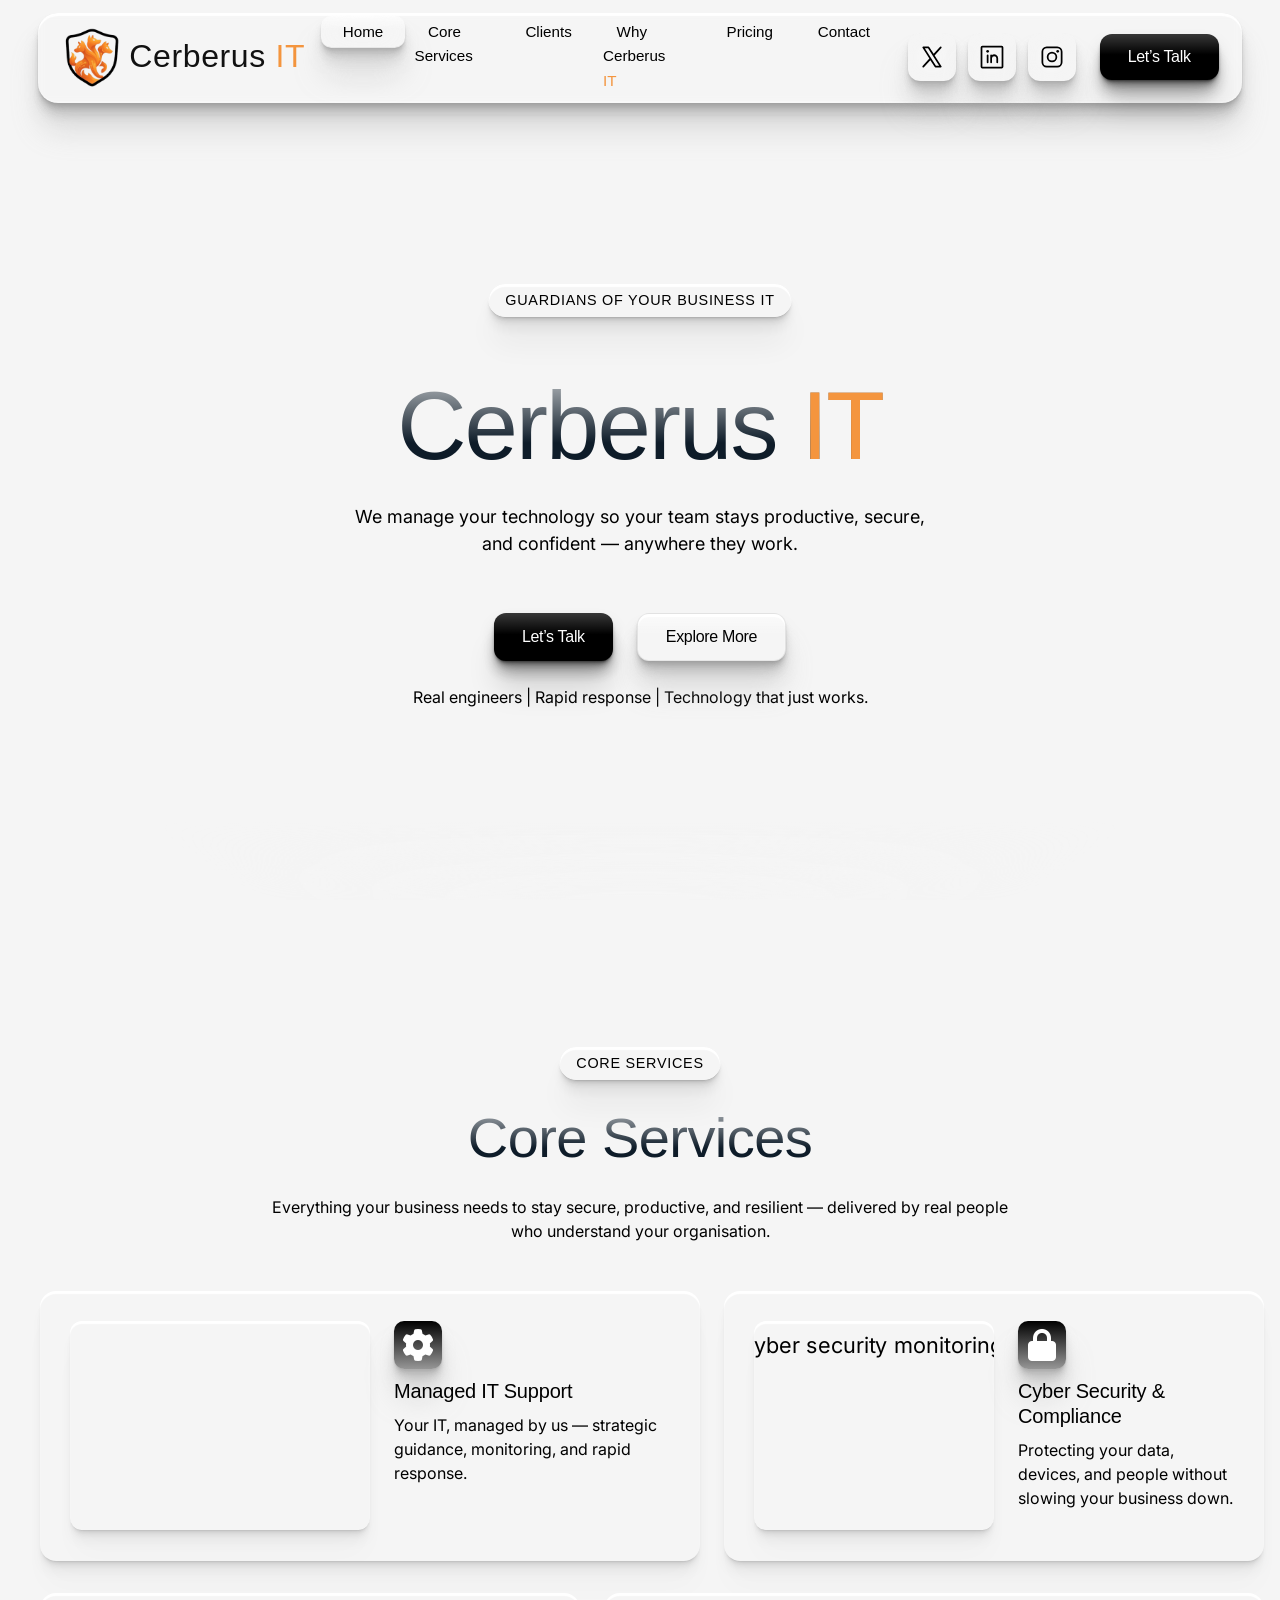
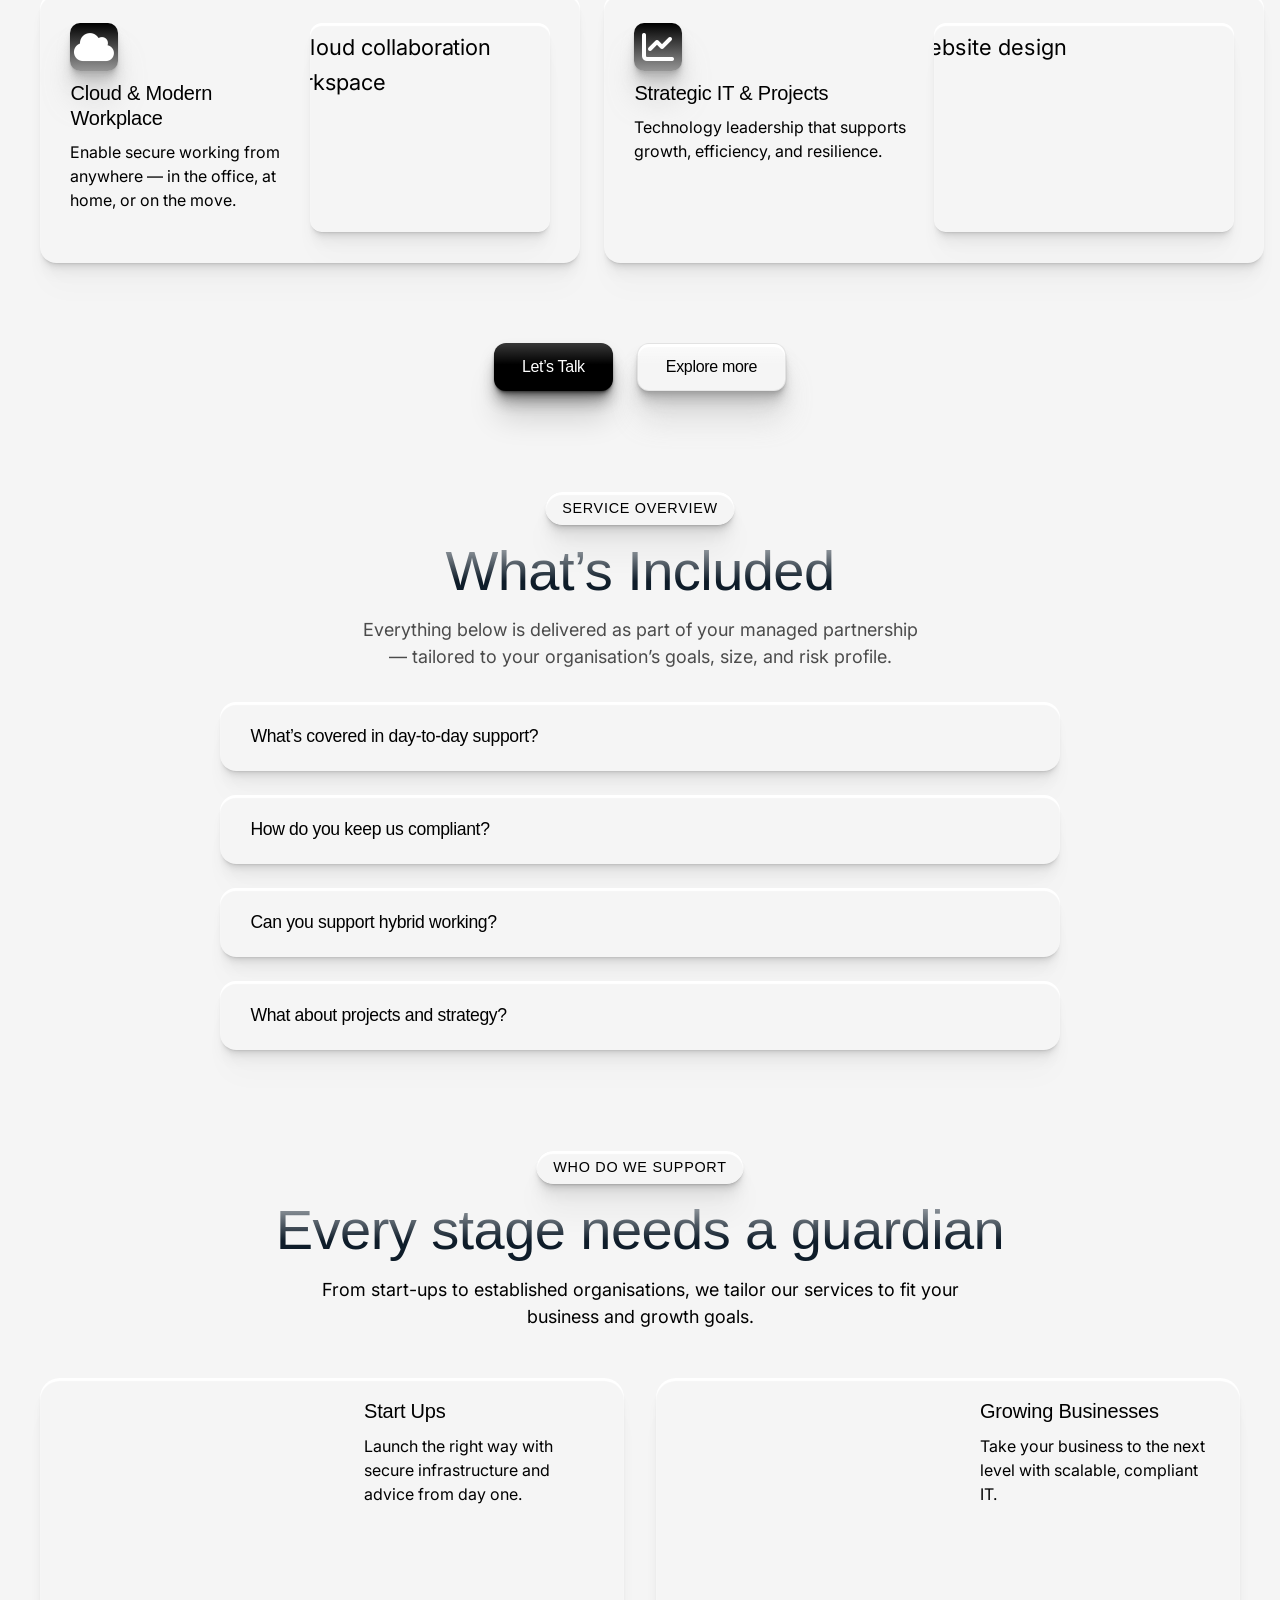
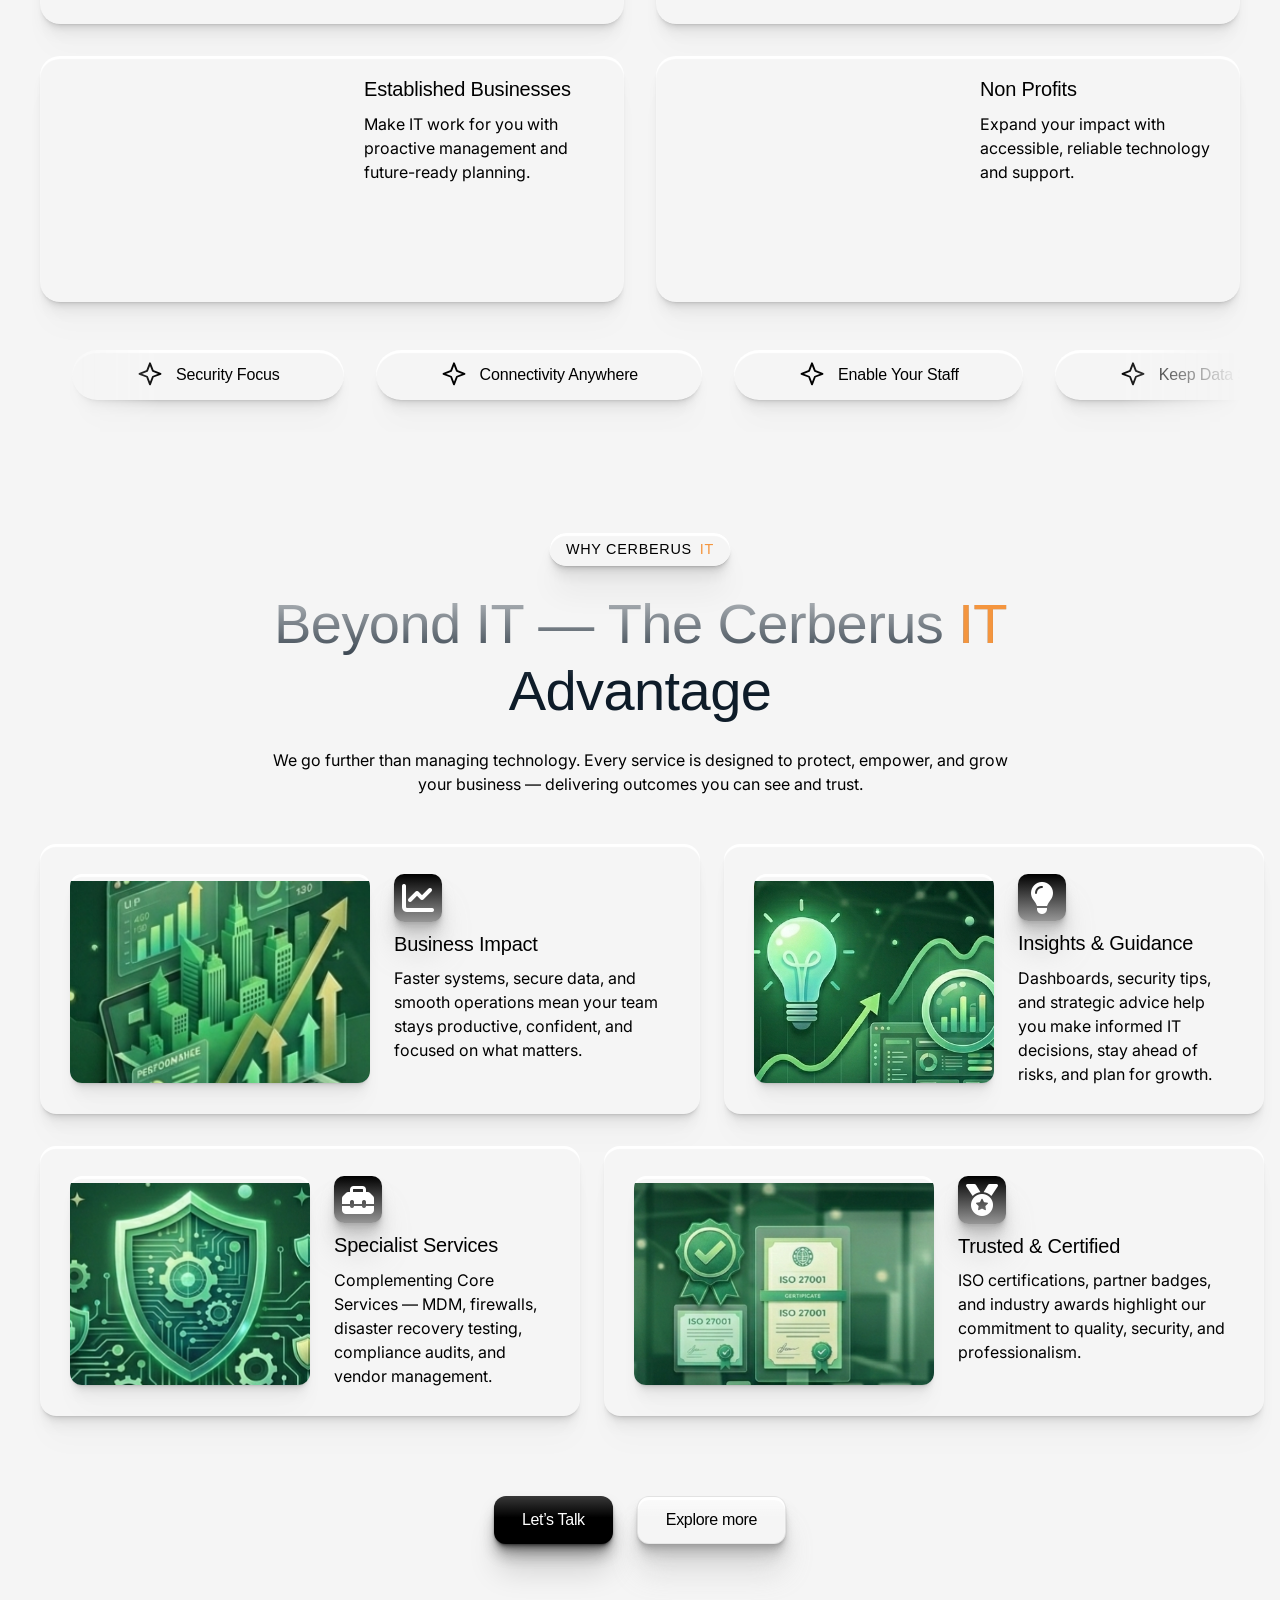
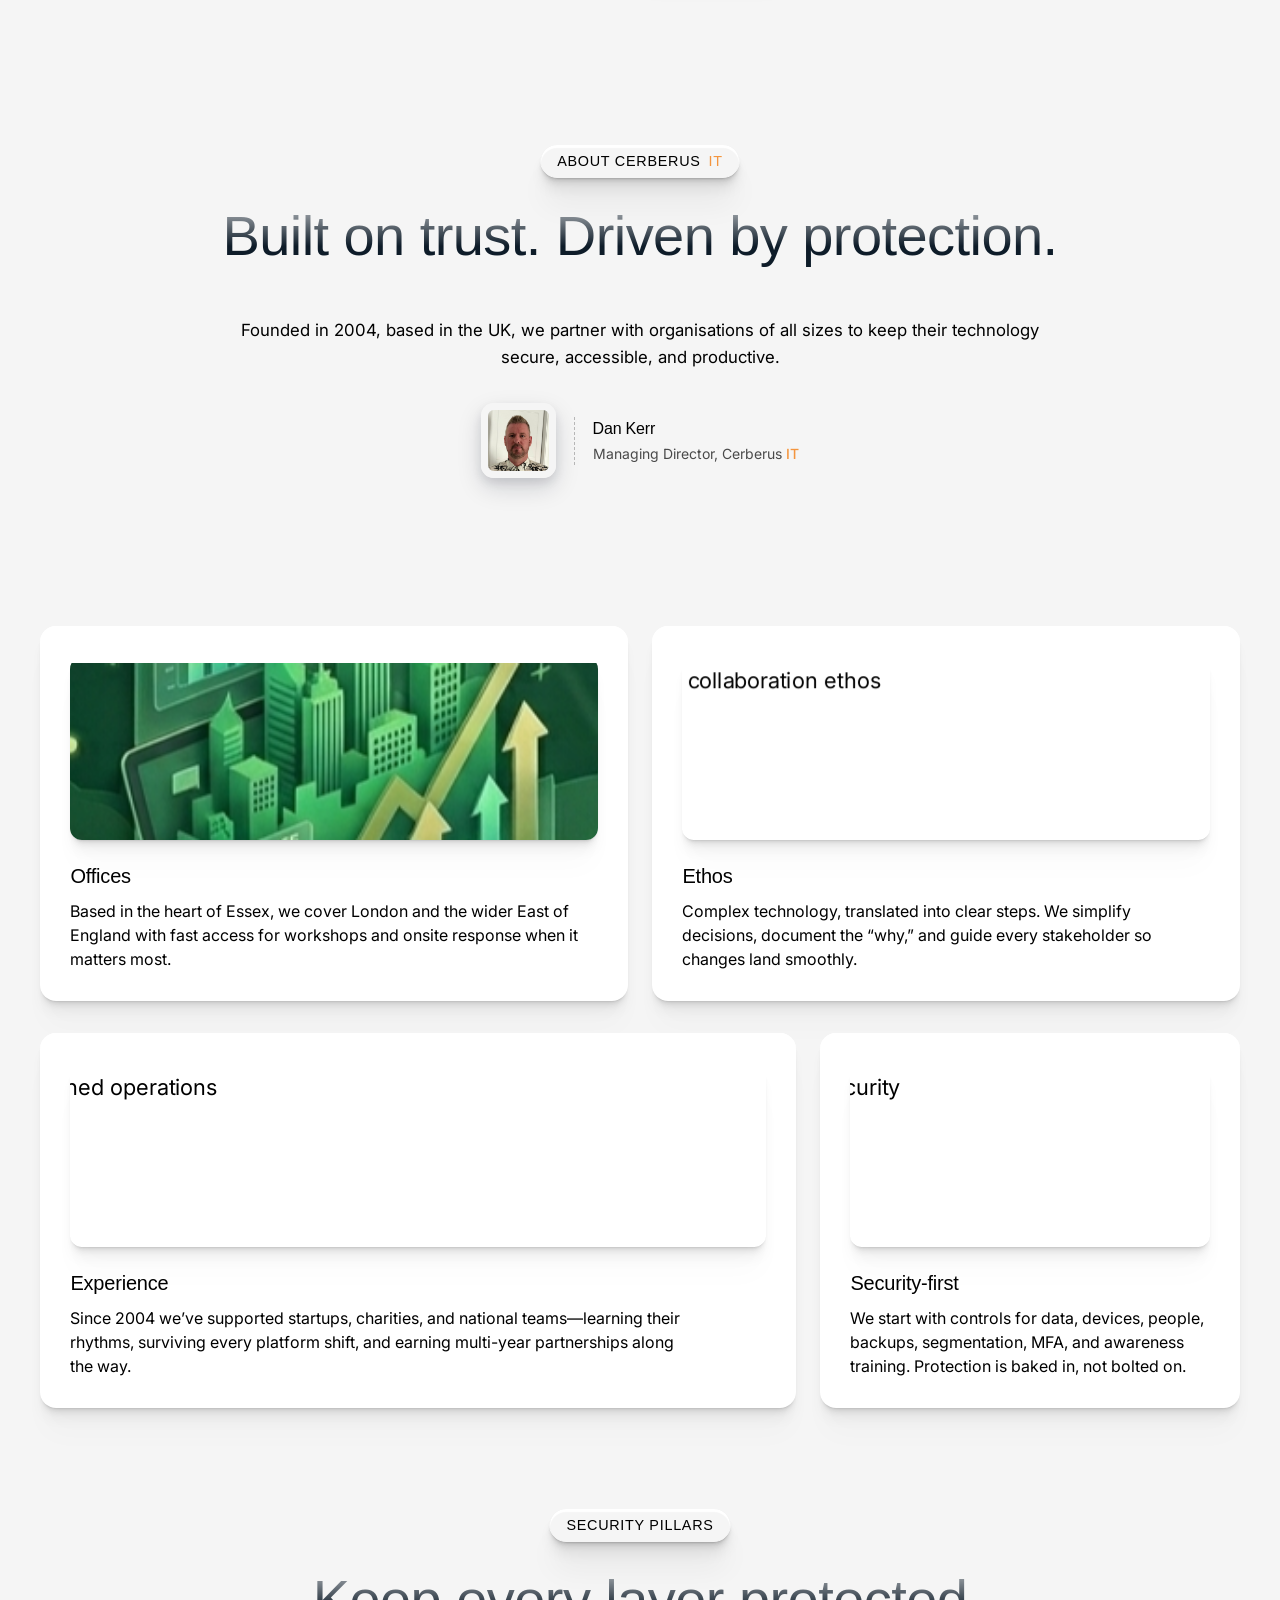
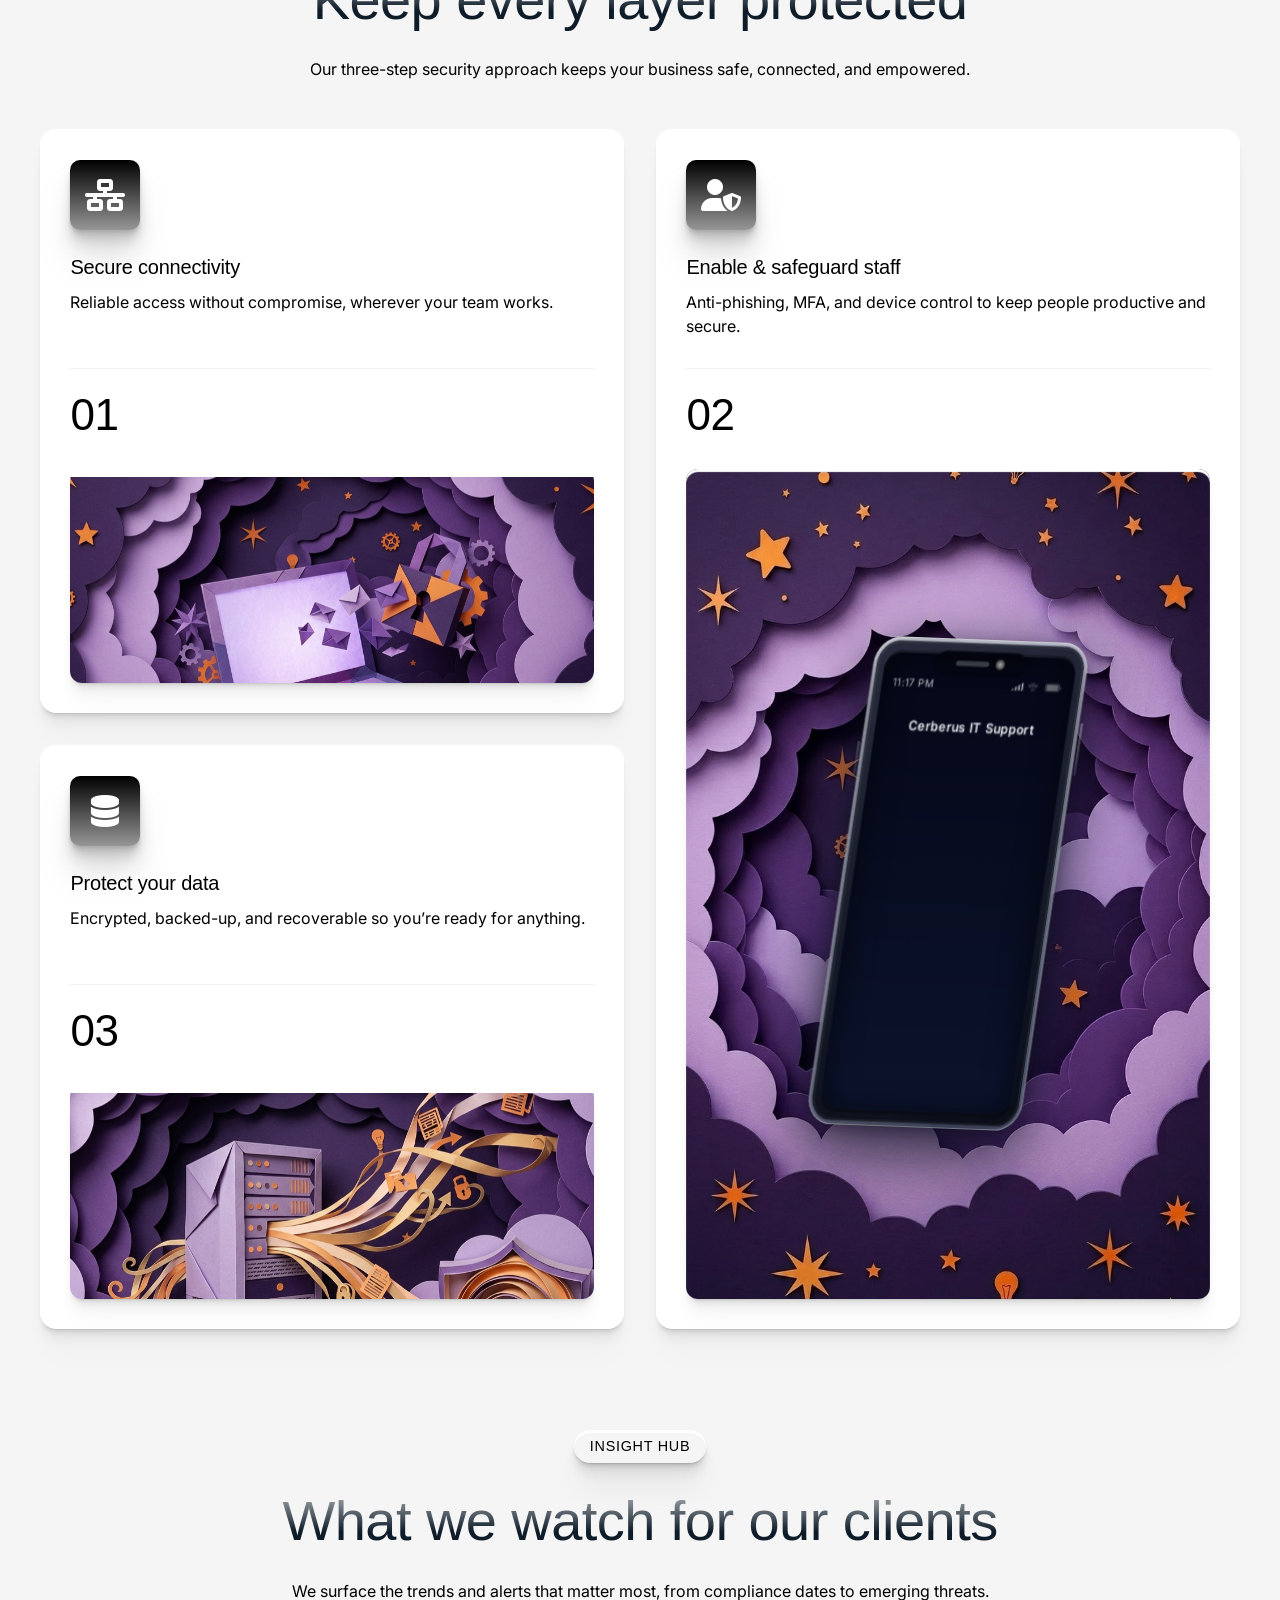
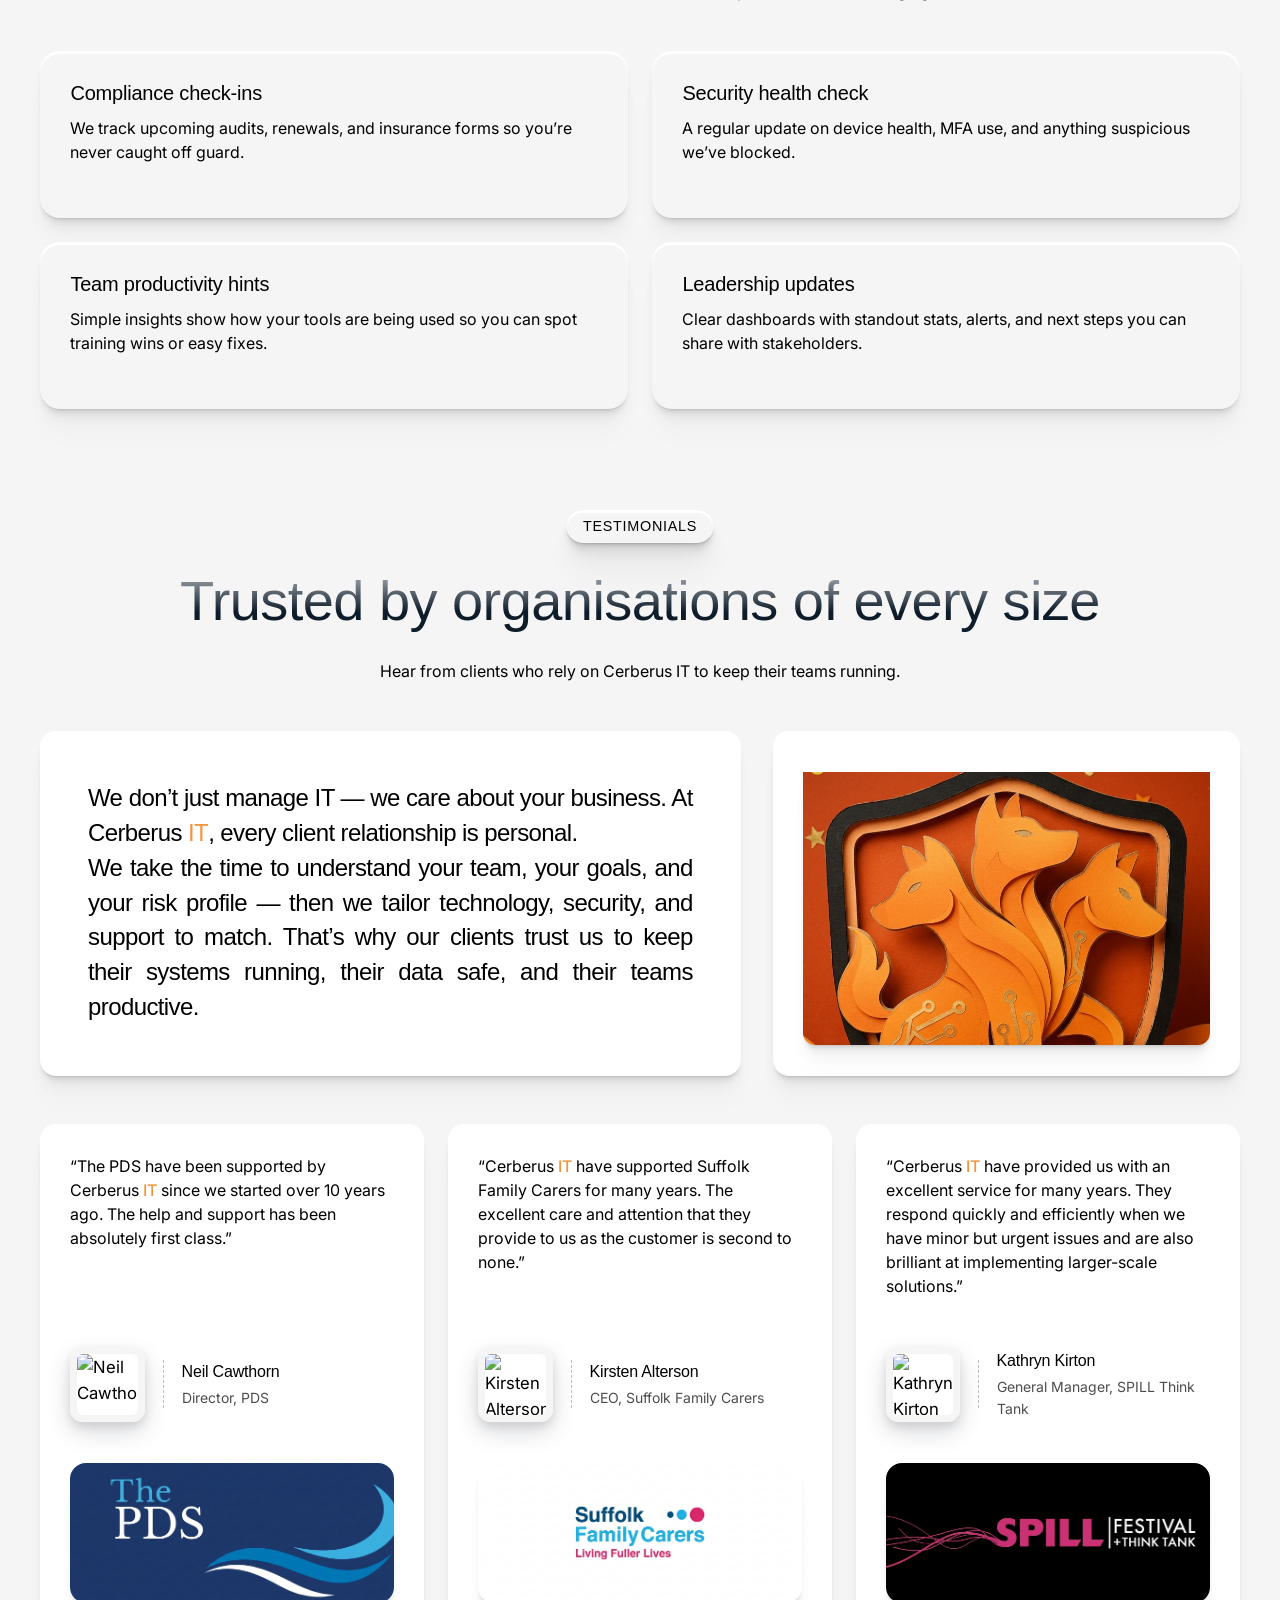
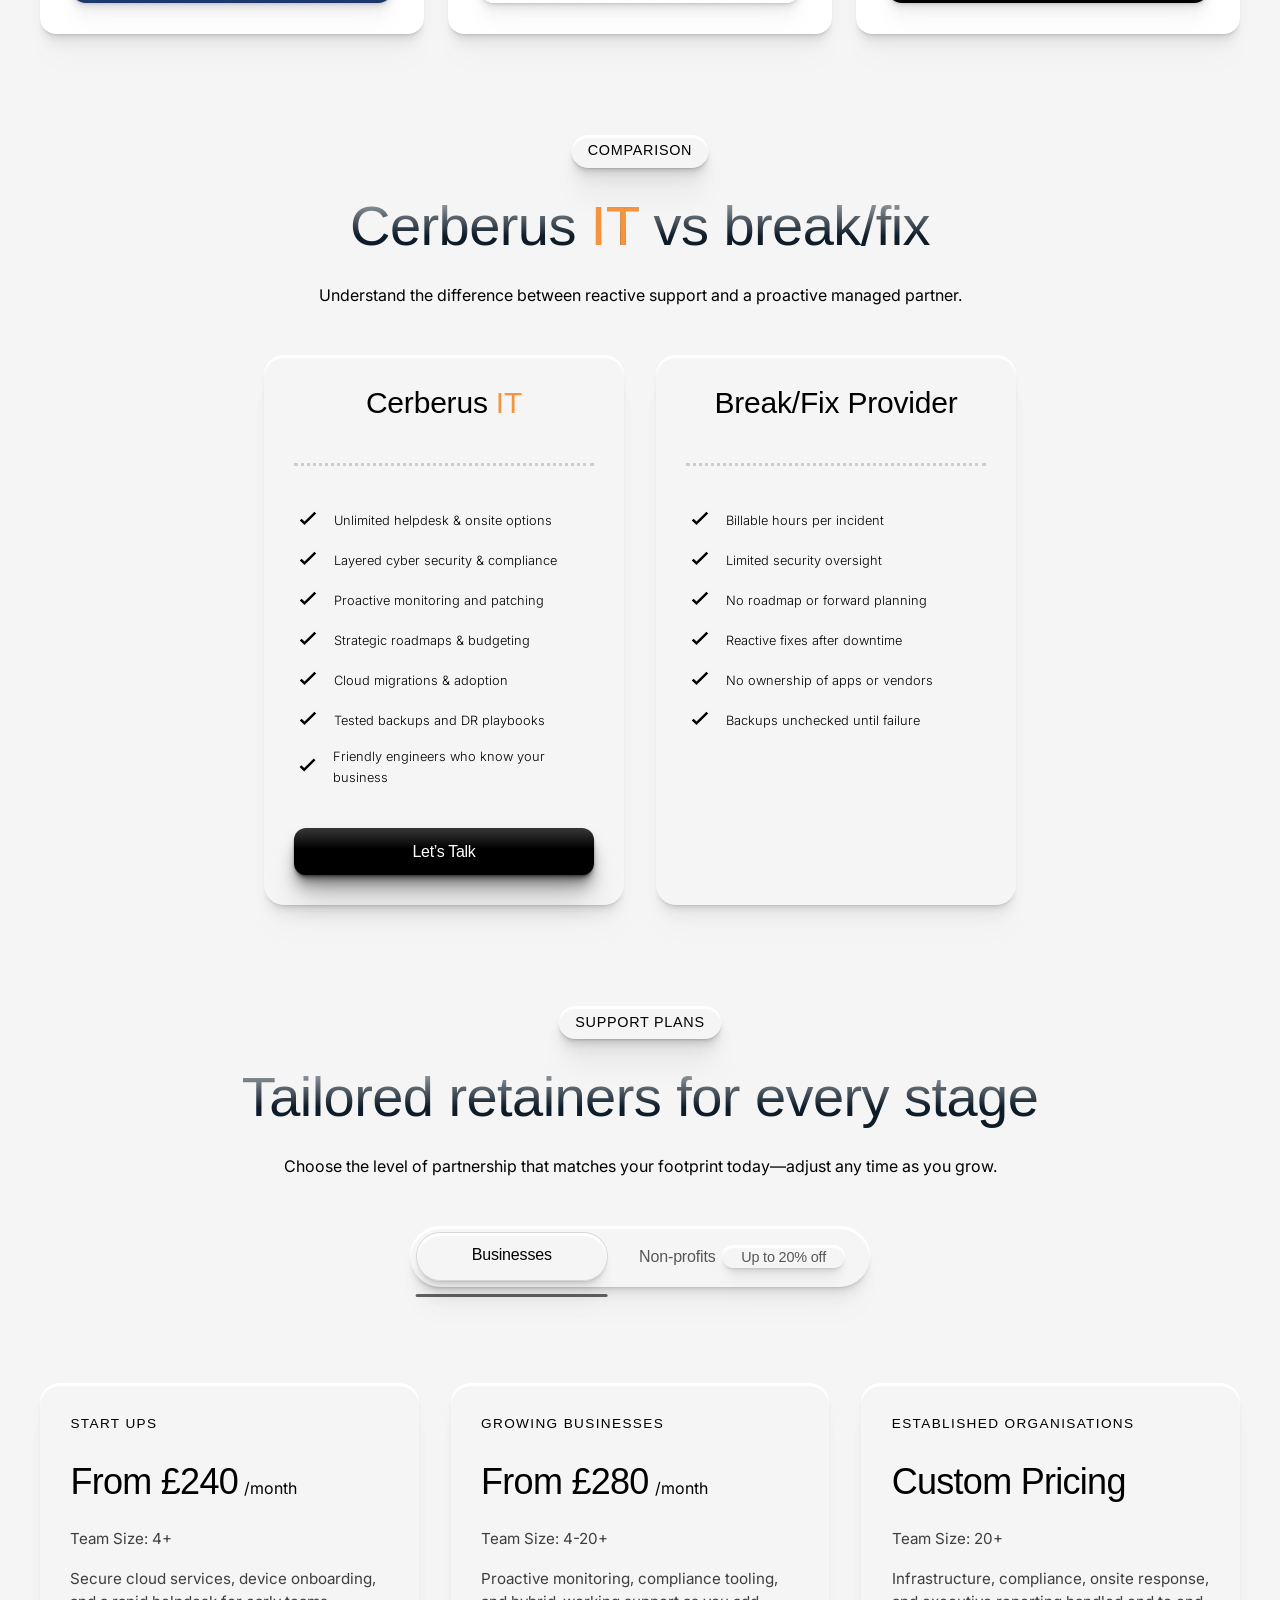
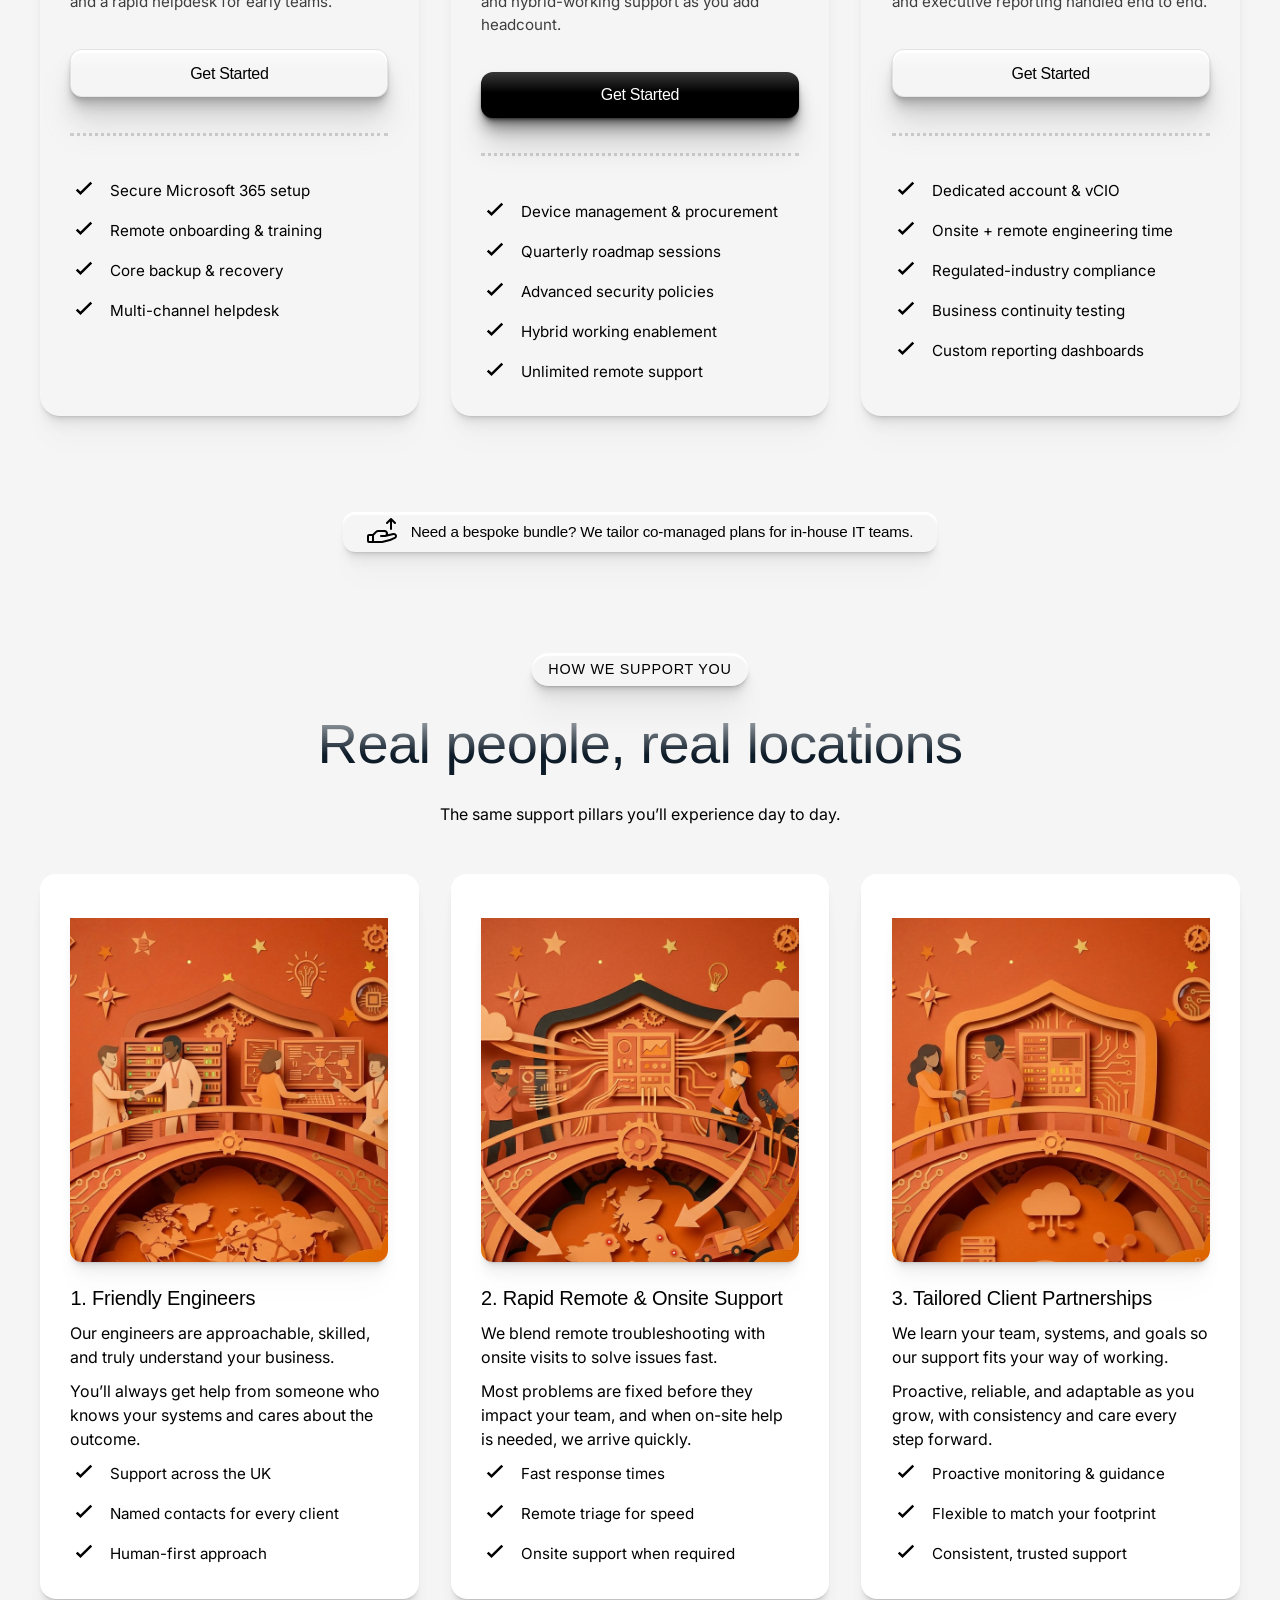
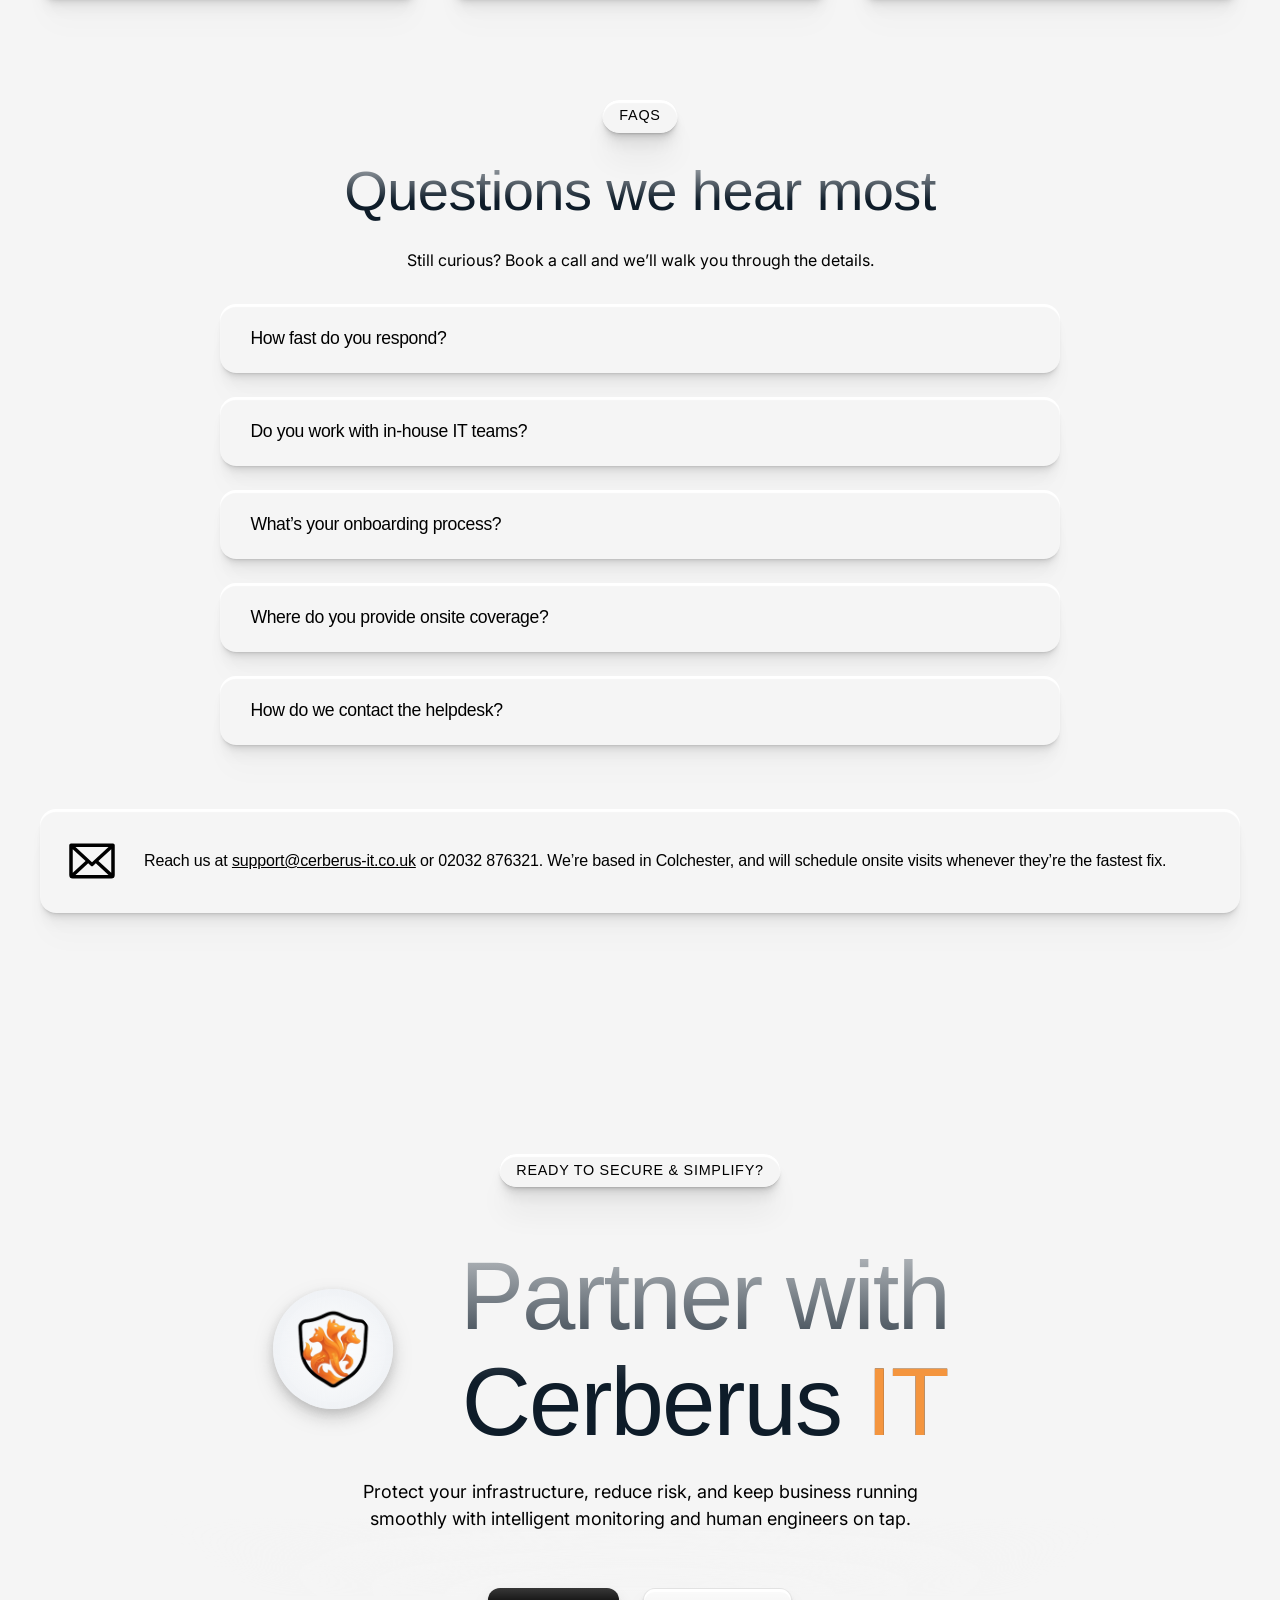
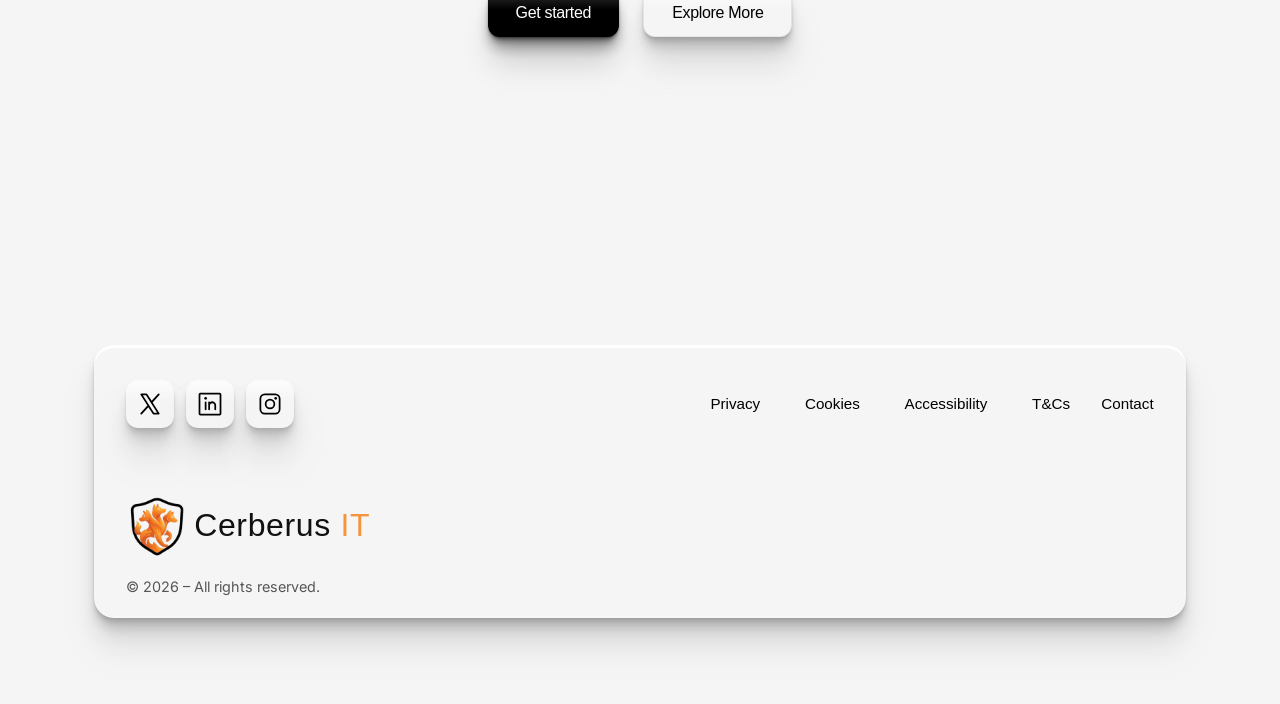
==== commit 6f63288d: "Update team imagery and branding assets" ====
--- a/index.html
+++ b/index.html
@@ -39,7 +39,7 @@
               </svg>
             </a>
             <a
-              href="https://www.linkedin.com/"
+              href="https://www.linkedin.com/in/dan-kerr/"
               target="_blank"
               rel="noopener"
               aria-label="LinkedIn"
@@ -721,7 +721,7 @@
 
           <article class="customers__media-card cards__tile cards__tile--stacked card-surface" aria-hidden="true">
             <div class="cards__media cards__media--stacked customers__media-wrapper">
-              <img src="https://images.unsplash.com/photo-1517248135467-4c7edcad34c4?auto=format&fit=crop&w=900&q=80" alt="Customer success workshop" />
+              <img src="assets/cerberus clouds.jpg" alt="Trusted organisations collage" loading="lazy" />
             </div>
           </article>
         </div>
@@ -957,10 +957,7 @@
         <div class="team__grid">
           <article class="team__card cards__tile cards__tile--stacked card-surface">
             <div class="cards__media cards__media--stacked">
-              <img
-                src="https://images.unsplash.com/photo-1544723795-3fb6469f5b39?auto=format&fit=crop&w=600&q=80"
-                alt="Friendly Cerberus IT engineers"
-              />
+              <img src="assets/freidnly engineers.jpg" alt="Friendly Cerberus IT engineers" loading="lazy" />
             </div>
 
             <div class="cards__content team__content">
@@ -979,10 +976,7 @@
 
           <article class="team__card cards__tile cards__tile--stacked card-surface">
             <div class="cards__media cards__media--stacked">
-              <img
-                src="https://images.unsplash.com/photo-1521572267360-ee0c2909d518?auto=format&fit=crop&w=600&q=80"
-                alt="Remote and onsite support"
-              />
+              <img src="assets/2.jpg" alt="Rapid onsite and remote support" loading="lazy" />
             </div>
 
             <div class="cards__content team__content">
@@ -1001,10 +995,7 @@
 
           <article class="team__card cards__tile cards__tile--stacked card-surface">
             <div class="cards__media cards__media--stacked">
-              <img
-                src="https://images.unsplash.com/photo-1544723795-3fb6469f5b39?auto=format&fit=crop&w=600&q=80"
-                alt="Client partnership meeting"
-              />
+              <img src="assets/new3.jpg" alt="Tailored client partnerships" loading="lazy" />
             </div>
 
             <div class="cards__content team__content">
@@ -1167,7 +1158,7 @@
               <use href="#icon-x"></use>
             </svg>
           </a>
-          <a href="https://www.linkedin.com/" target="_blank" rel="noopener" aria-label="LinkedIn">
+          <a href="https://www.linkedin.com/in/dan-kerr/" target="_blank" rel="noopener" aria-label="LinkedIn">
             <svg viewBox="0 0 256 256" role="presentation" aria-hidden="true">
               <use href="#icon-linkedin"></use>
             </svg>
--- a/styles.css
+++ b/styles.css
@@ -2451,7 +2451,7 @@
 .team__card {
   gap: var(--space-md);
   text-align: center;
-  min-height: 580px;
+  min-height: 725px;
 }
 
 .team__profile {
@@ -2575,7 +2575,12 @@
 
 .team__card .cards__media,
 .team__profile .cards__media {
-  height: 65%;
+  height: 78%;
+}
+
+.team__grid .team__card:nth-child(3) .cards__media img {
+  transform: scale(1.3);
+  transform-origin: center;
 }
 
 .faq {
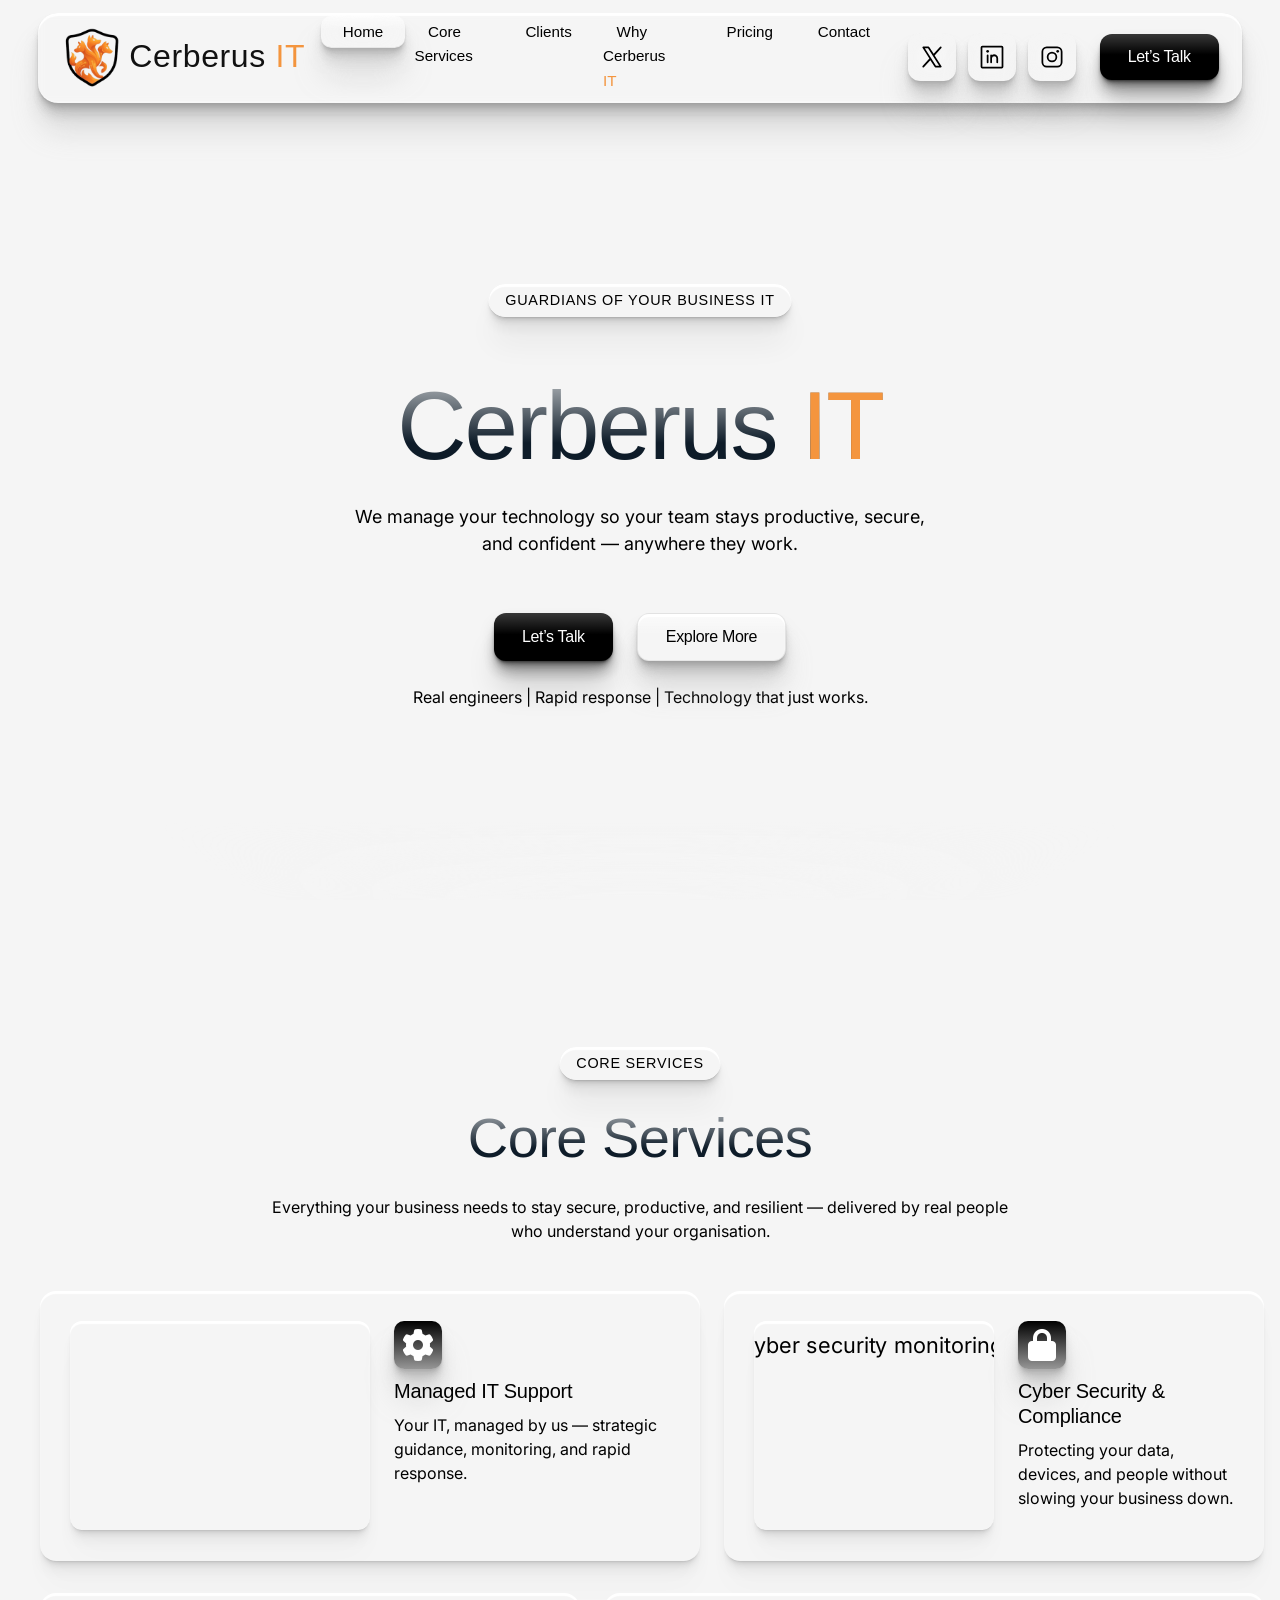
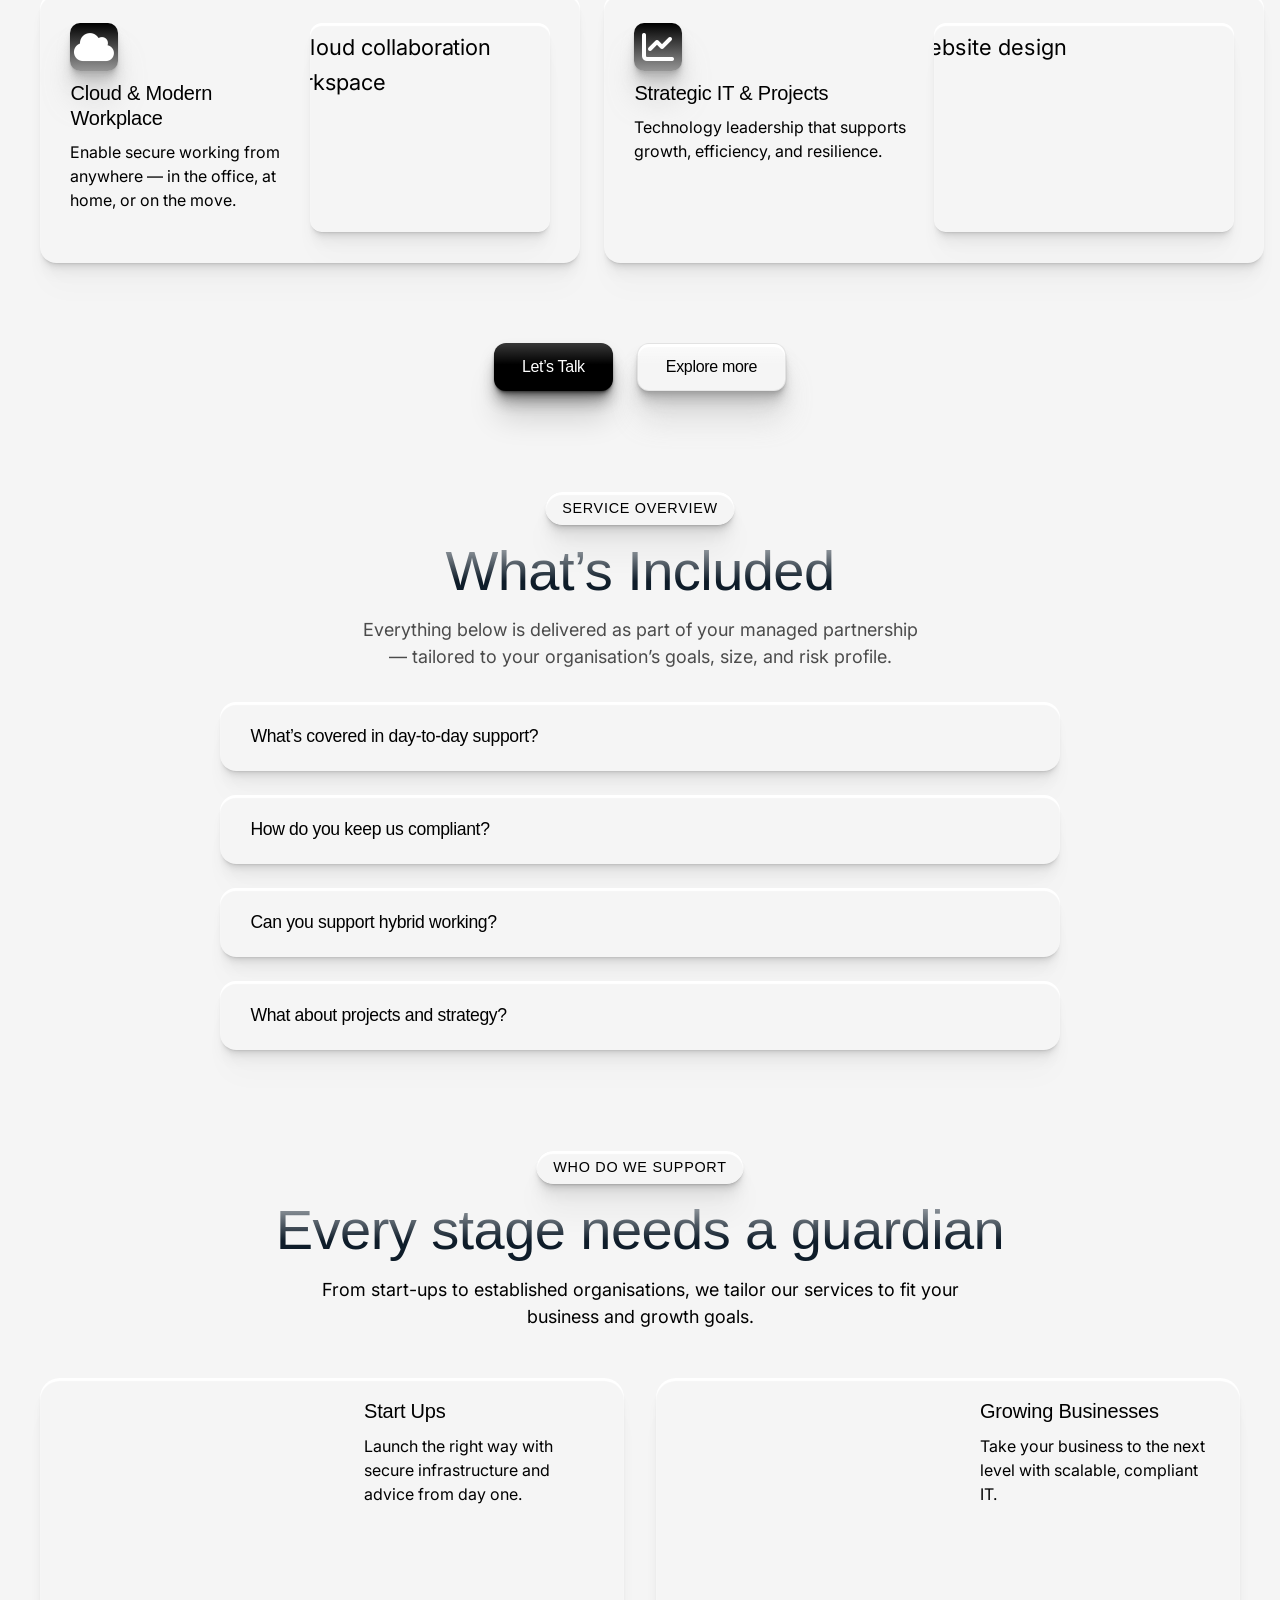
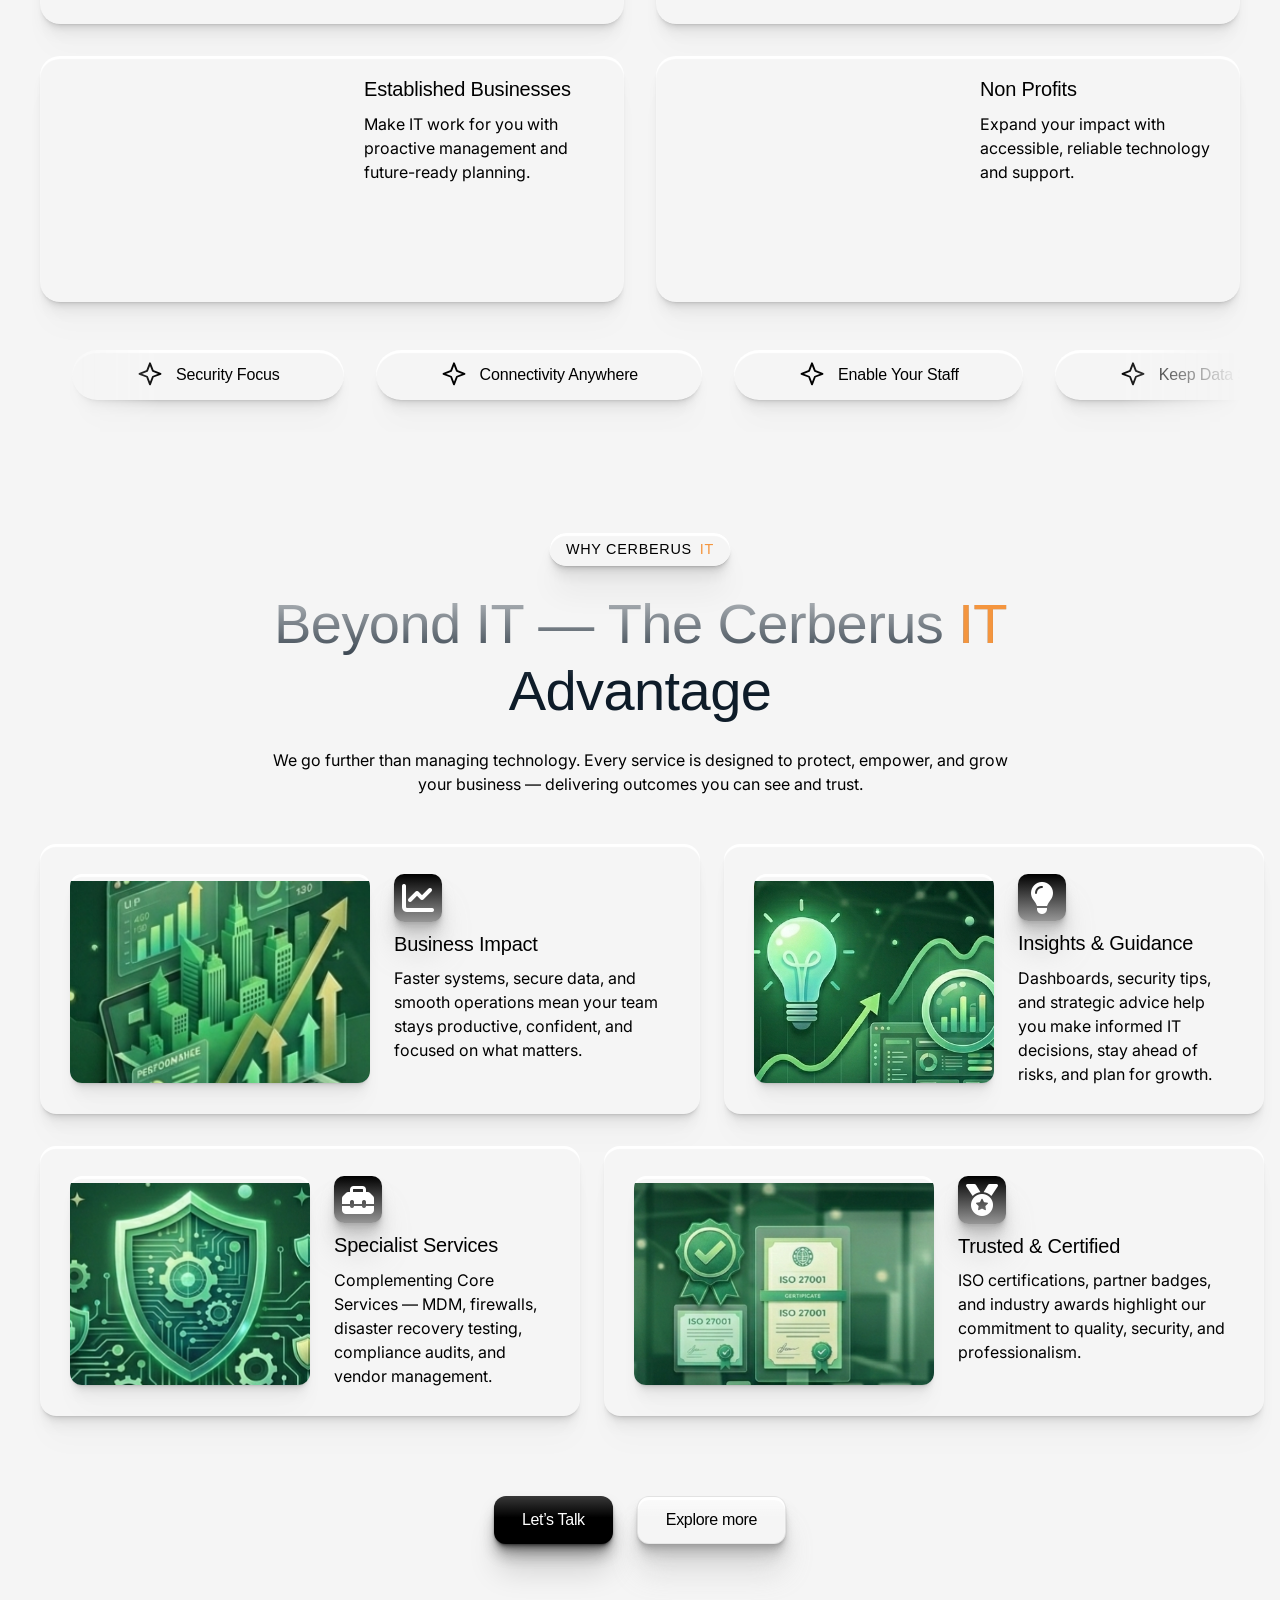
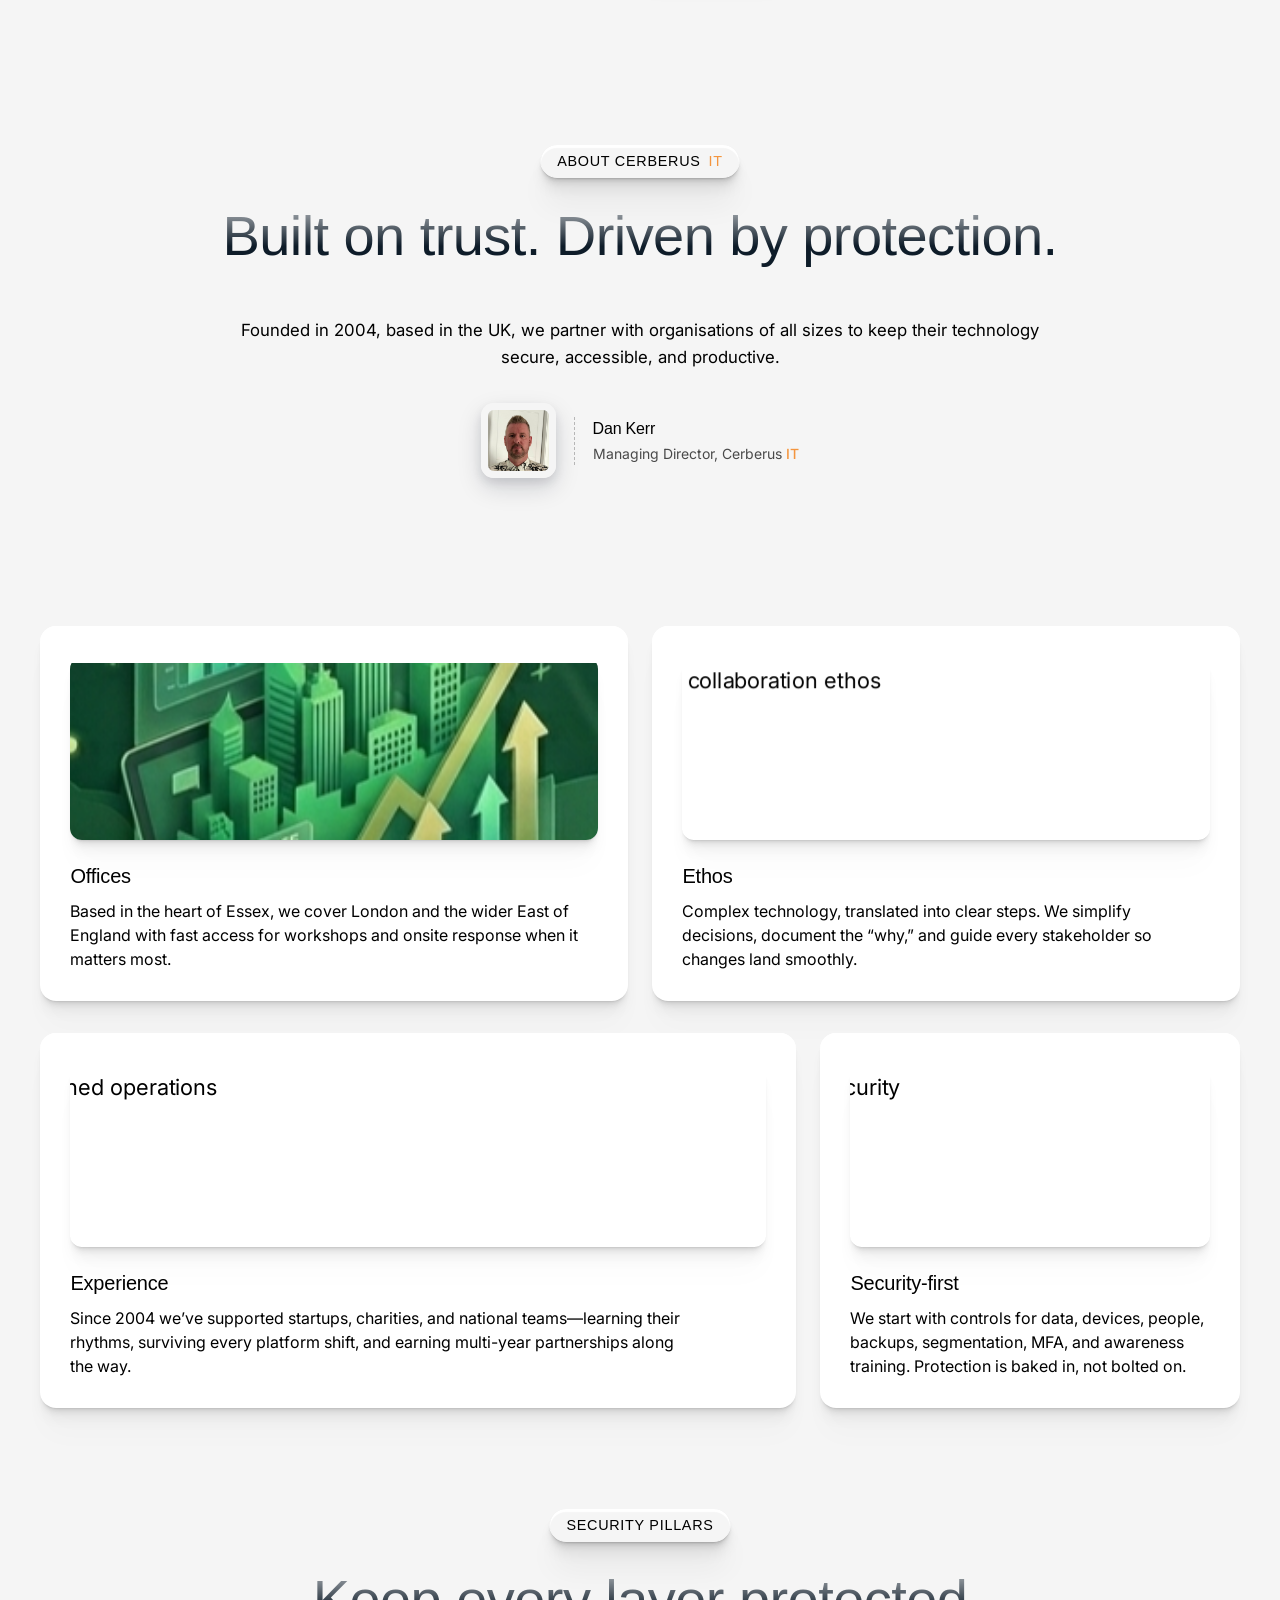
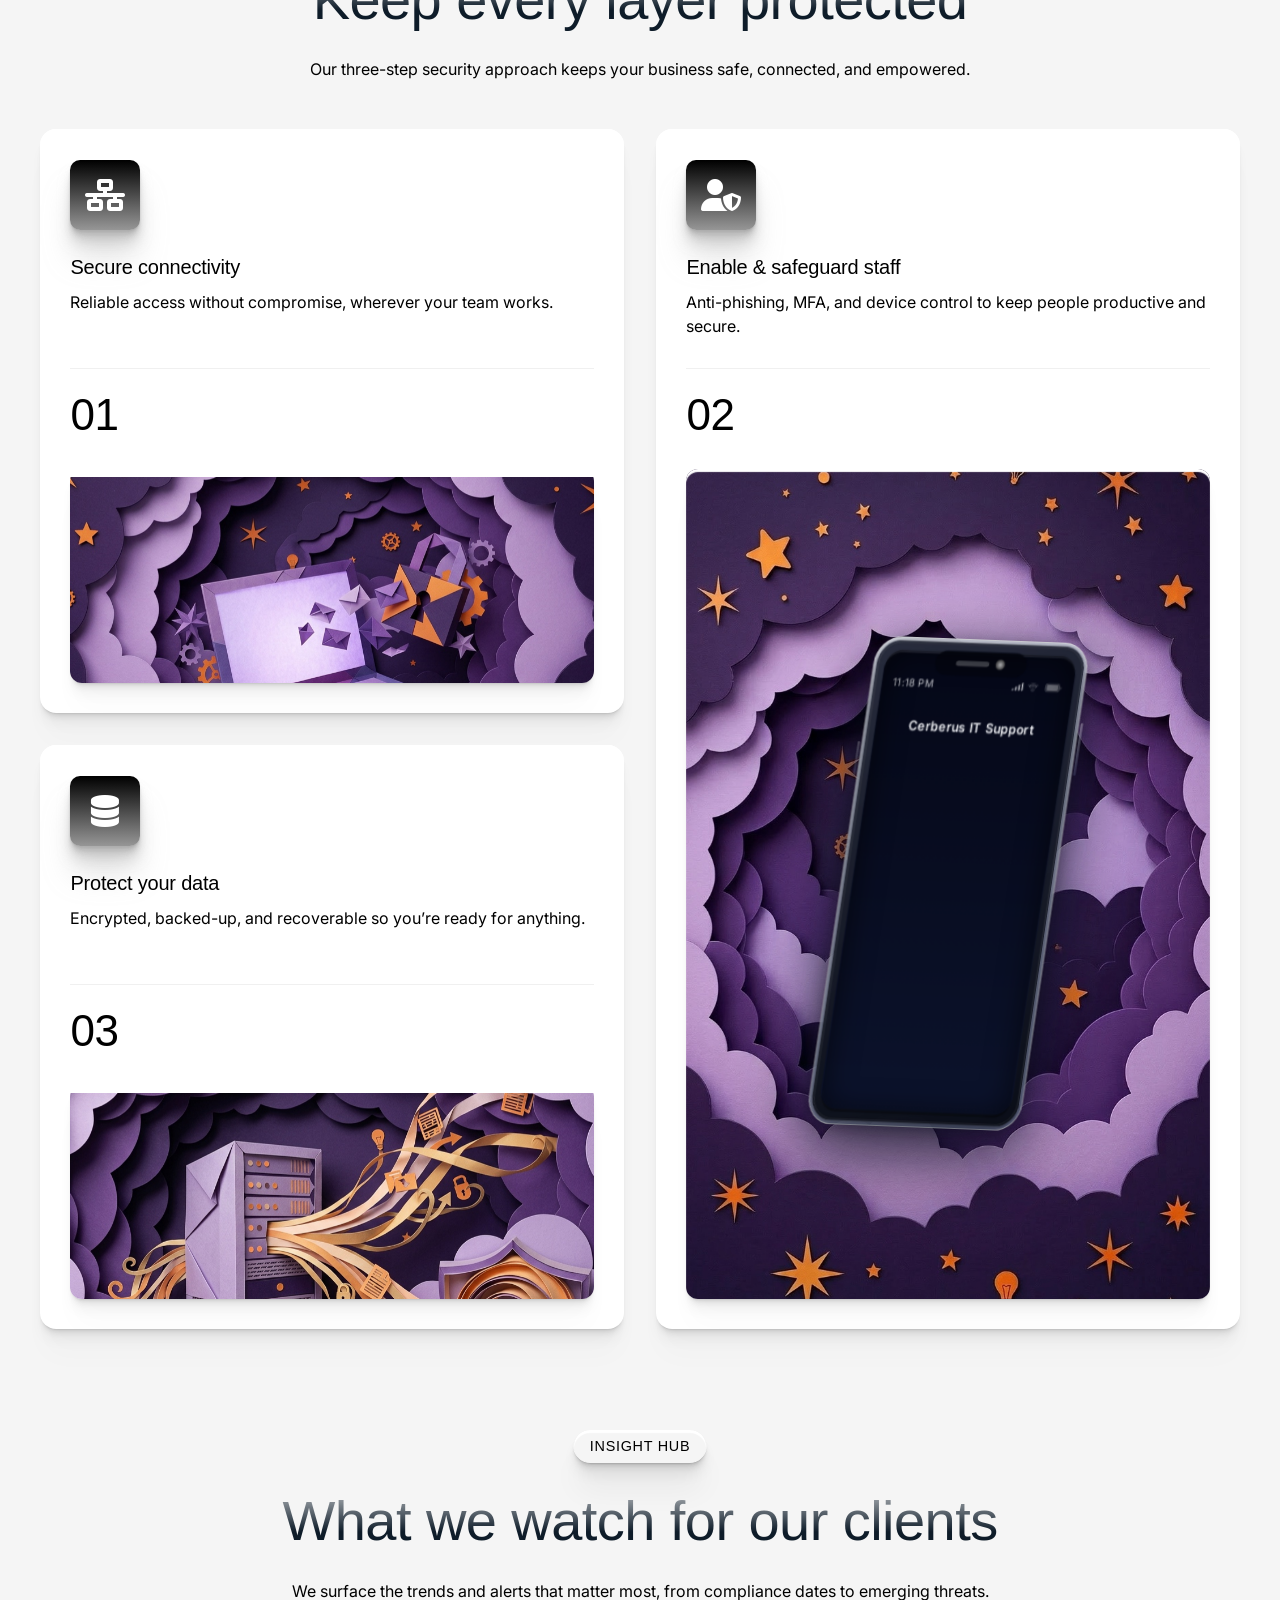
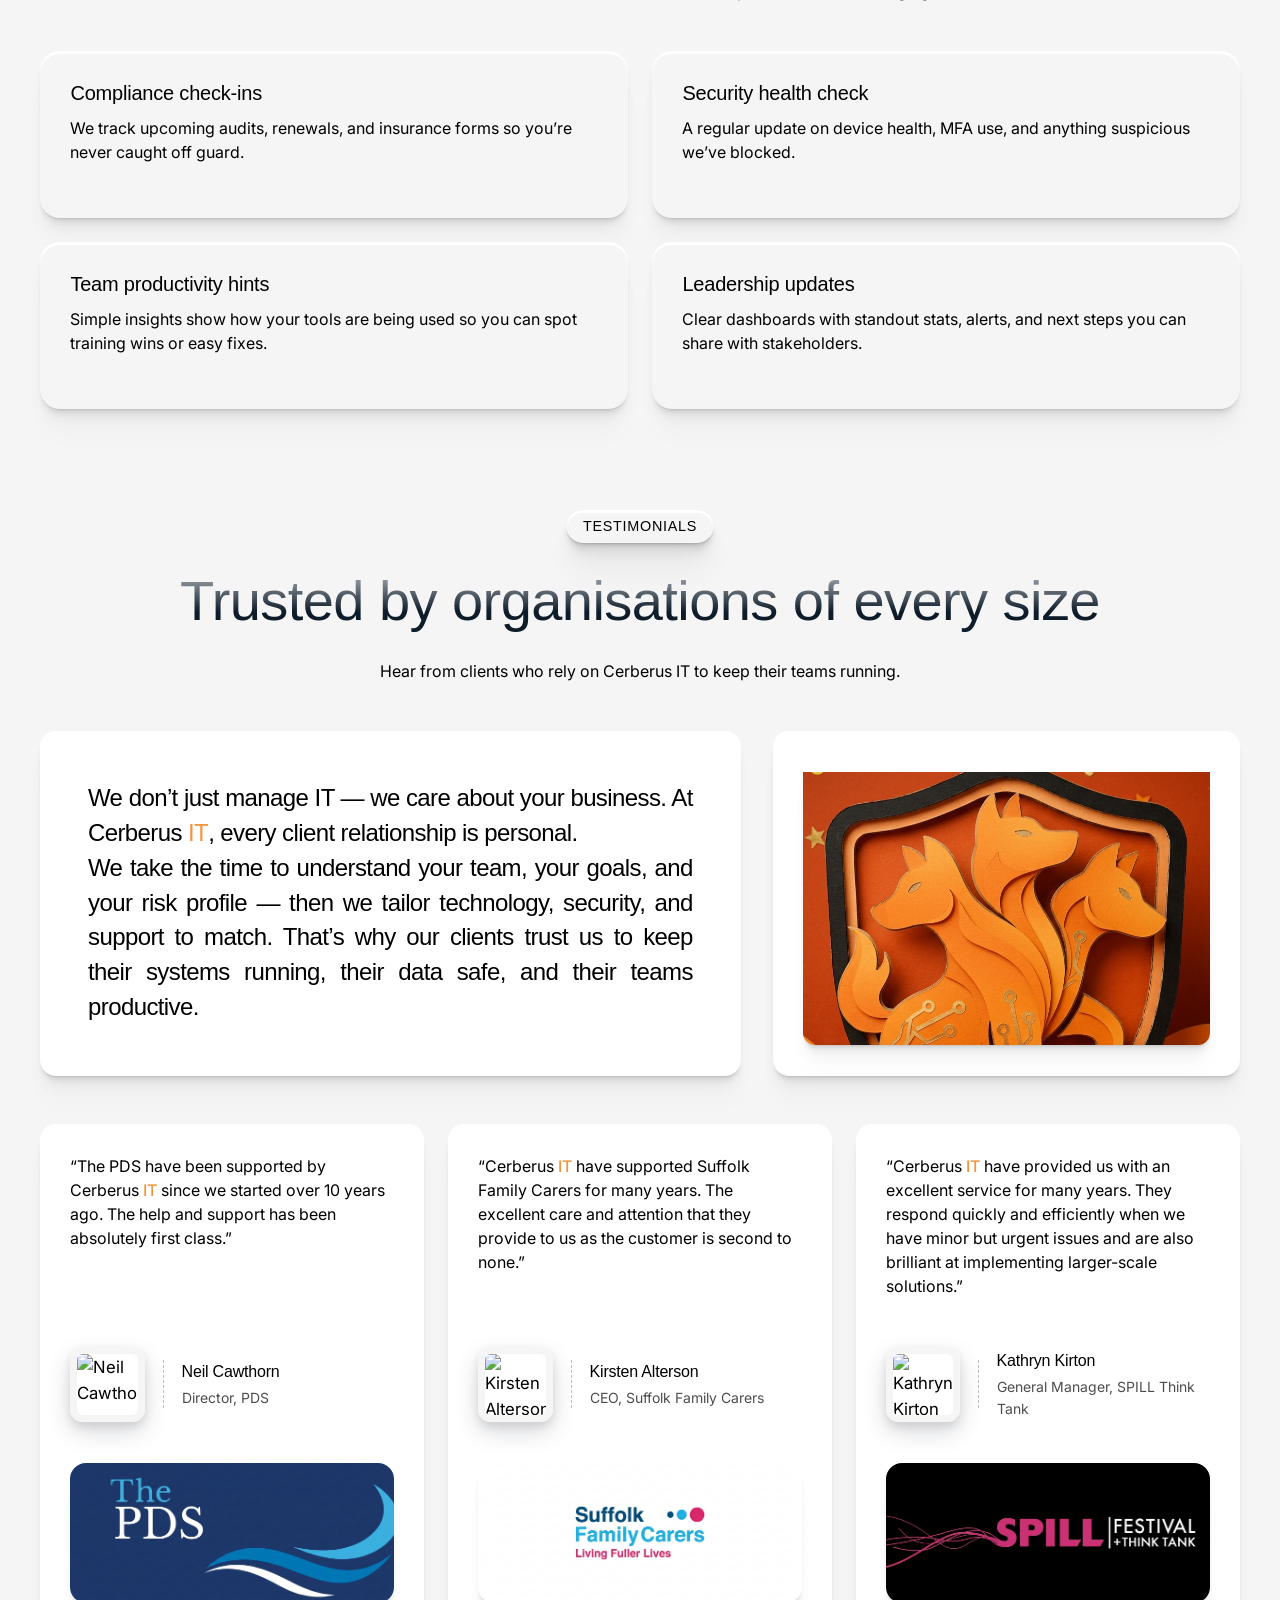
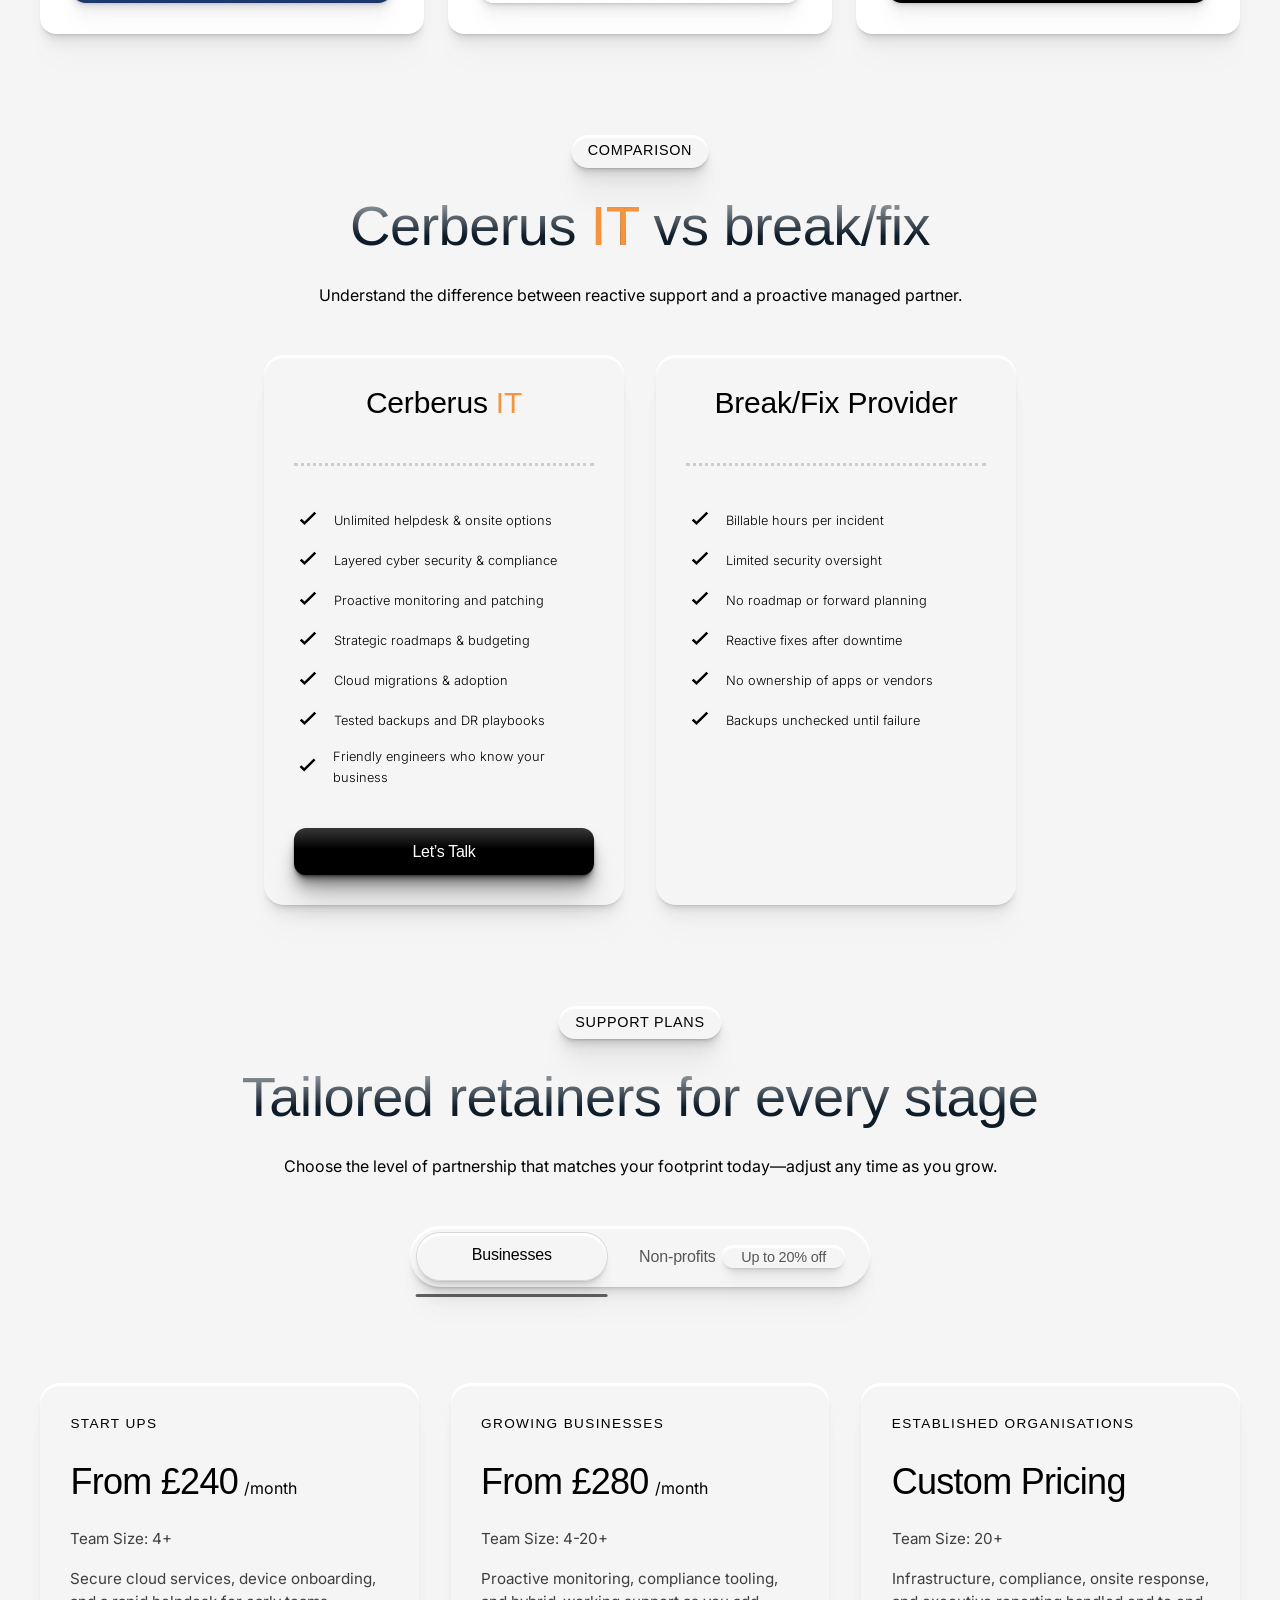
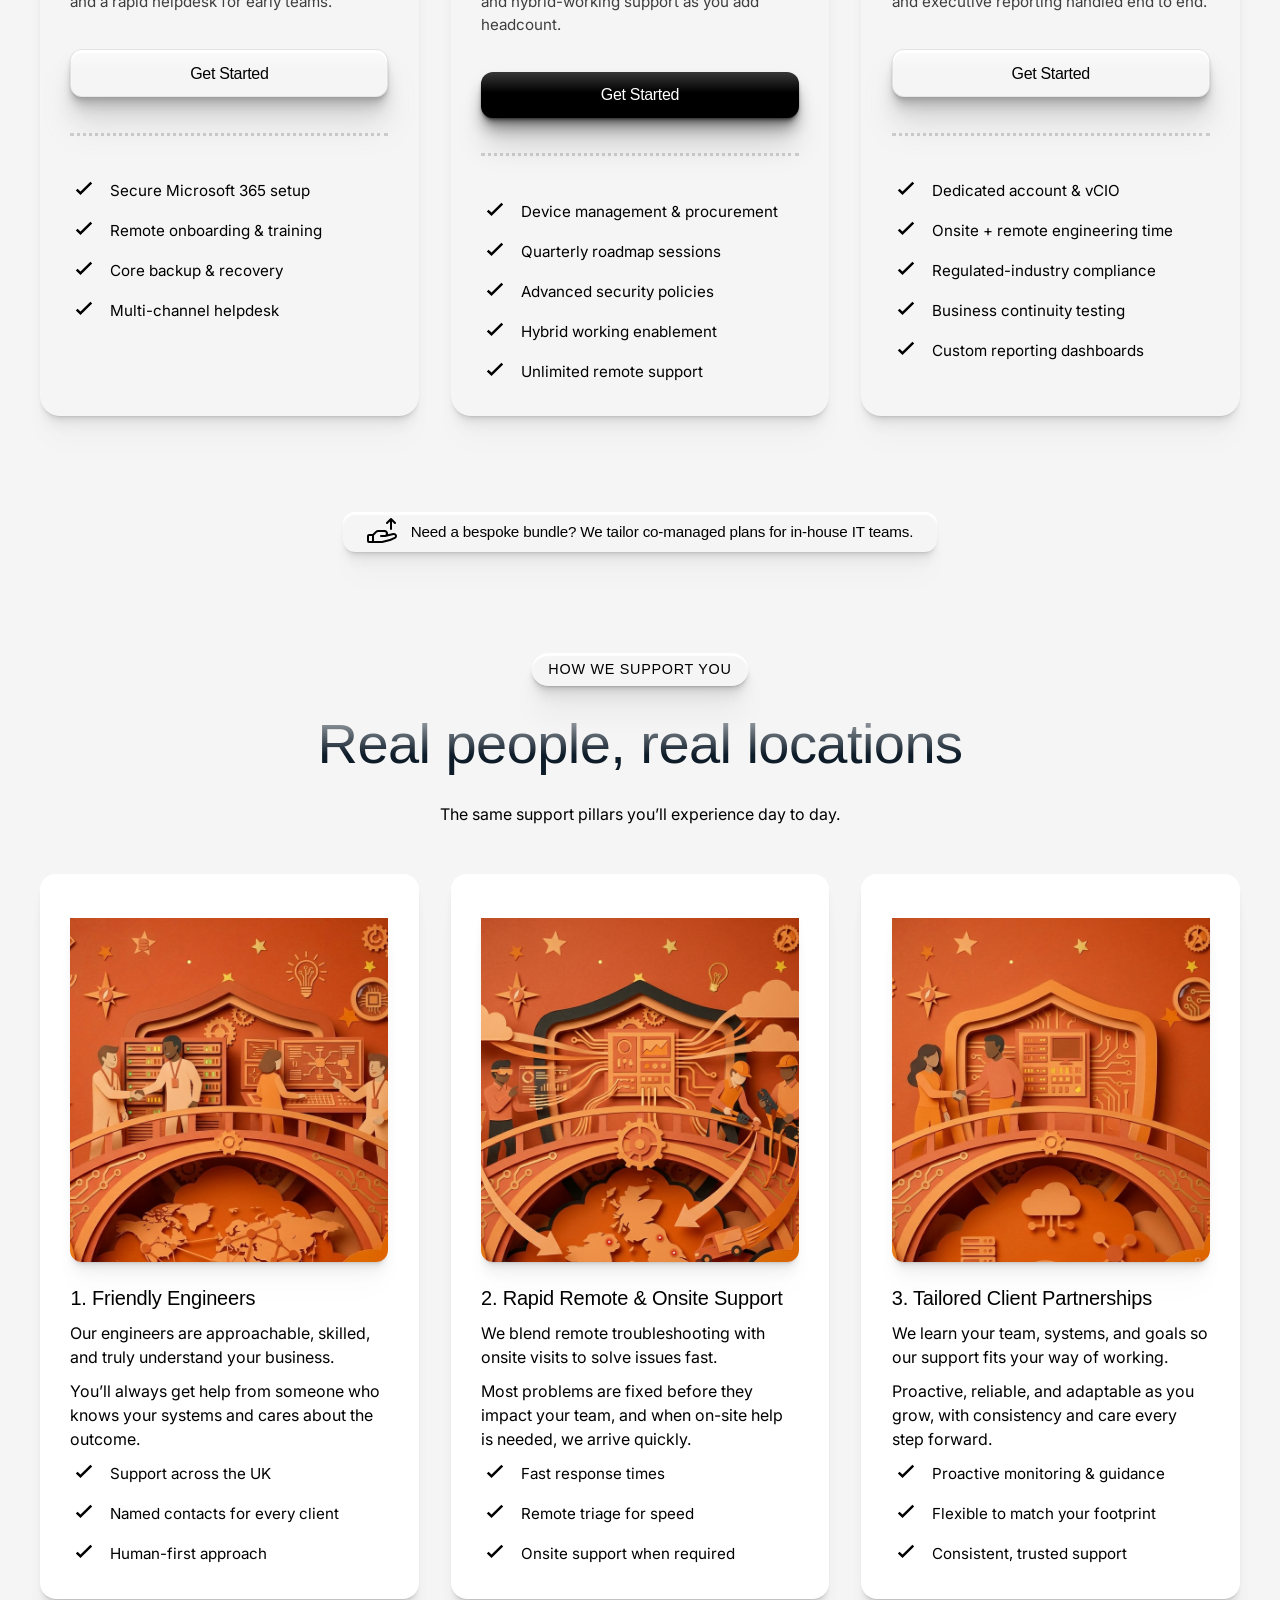
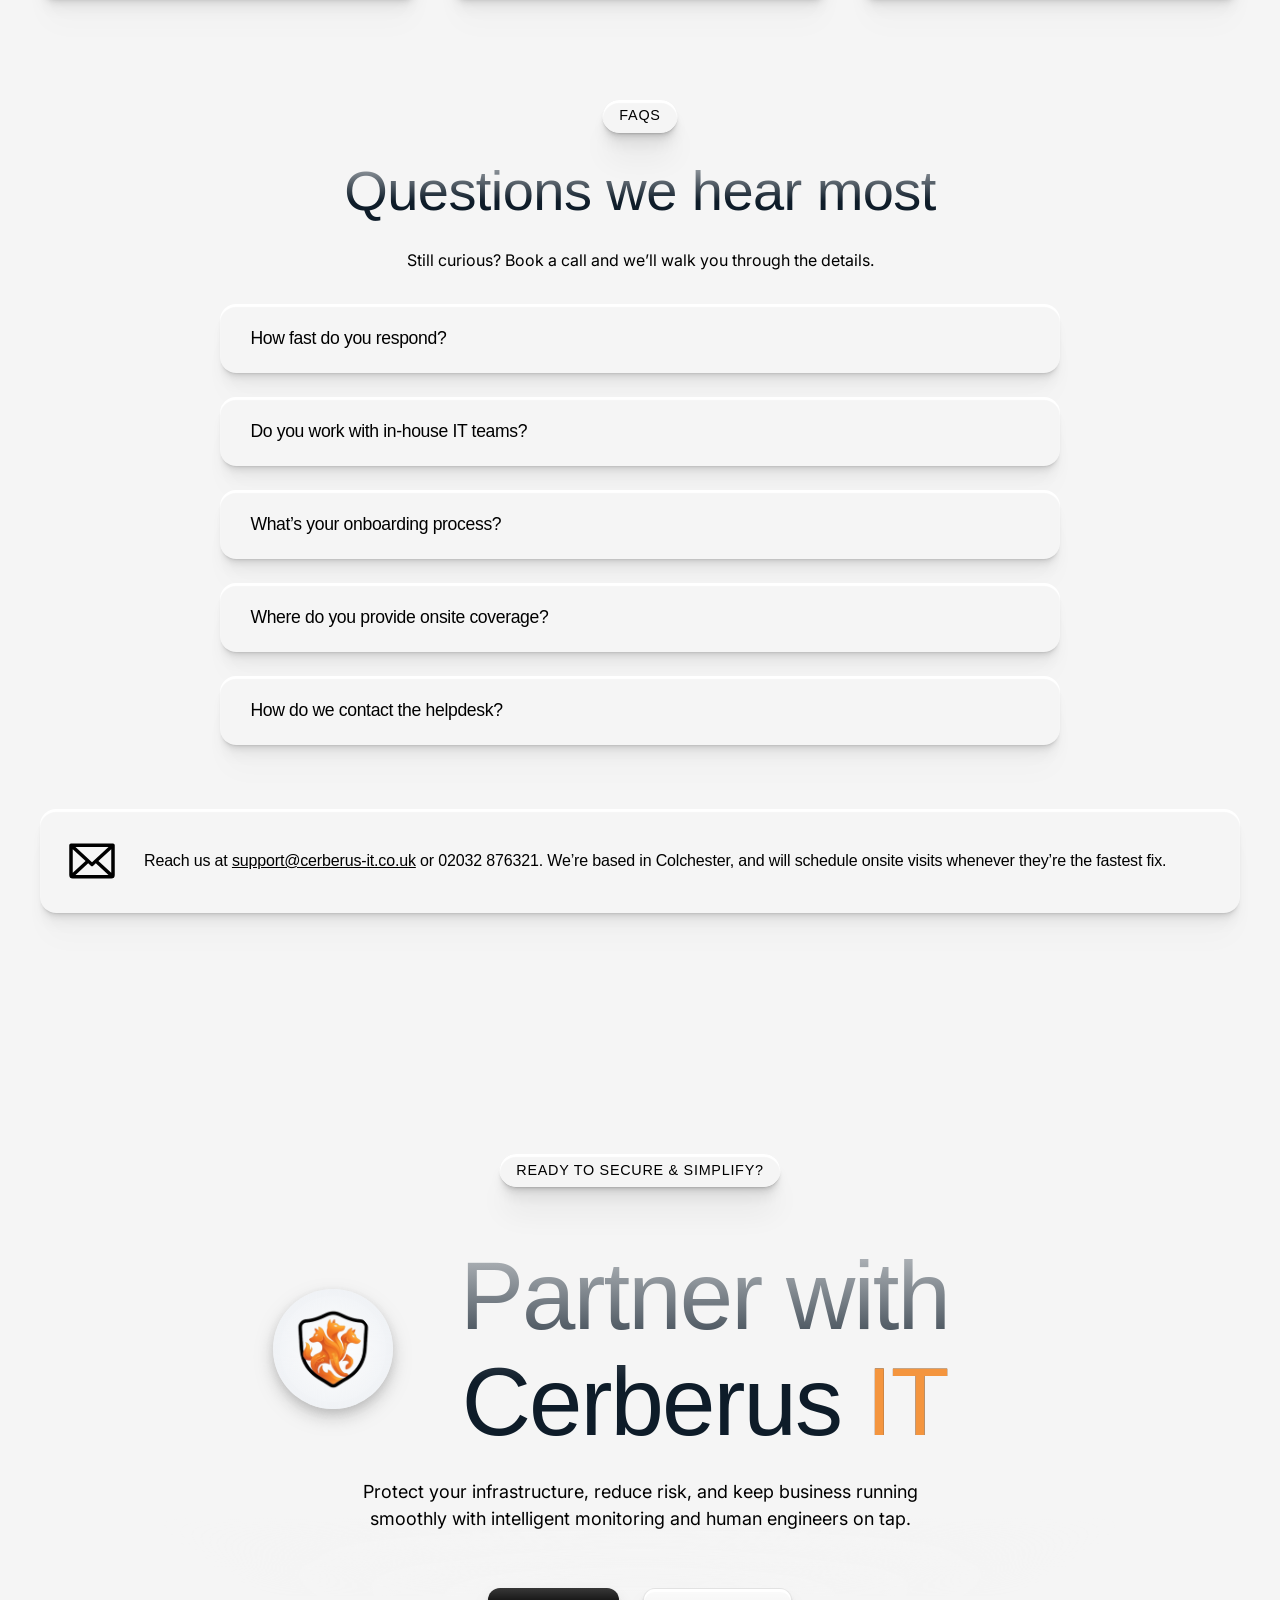
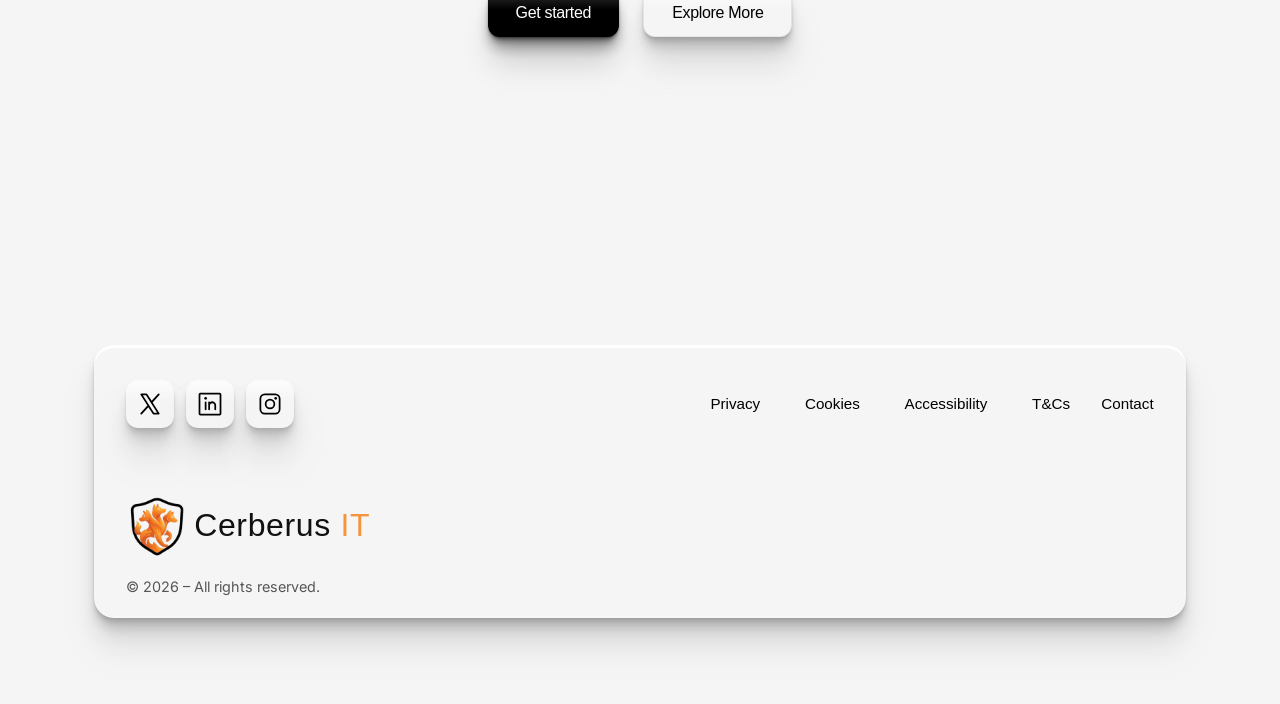
==== commit 50f20a60: "Wire contact form to FormSubmit for email delivery The contact form was non-functional — no submit h" ====
--- a/index.html
+++ b/index.html
@@ -1093,7 +1093,13 @@
                 <span aria-hidden="true">×</span>
               </button>
             </div>
-            <form class="contact-modal__form stack-col" data-contact-form>
+            <form class="contact-modal__form stack-col" data-contact-form
+              action="https://formsubmit.co/support@cerberus-it.co.uk"
+              method="POST">
+              <input type="hidden" name="_subject" value="New enquiry from cerberus-it.co.uk" />
+              <input type="hidden" name="_template" value="table" />
+              <input type="hidden" name="_captcha" value="false" />
+              <input type="text" name="_honey" style="display:none" aria-hidden="true" />
               <label class="contact-modal__field">
                 <input type="text" name="name" placeholder="Name*" aria-label="Name" required />
               </label>
@@ -1107,6 +1113,7 @@
                 <textarea name="message" rows="4" placeholder="How can we help?*" aria-label="Message" required></textarea>
               </label>
               <button class="button-primary contact-modal__submit" type="submit">Send message</button>
+              <p class="contact-modal__status" data-contact-status role="status" aria-live="polite"></p>
             </form>
             <p class="contact-modal__footnote">
               Reach us at <span class="contact-modal__email">support&#64;cerberus-it&#46;co&#46;uk</span> or 02032 876321.
--- a/styles.css
+++ b/styles.css
@@ -2802,6 +2802,18 @@
   align-self: flex-end;
 }
 
+.contact-modal__submit:disabled {
+  opacity: 0.6;
+  cursor: not-allowed;
+}
+
+.contact-modal__status {
+  margin: 0;
+  font-size: 0.9rem;
+  line-height: 1.4;
+  min-height: 1.2em;
+}
+
 .contact-modal__footnote {
   margin: var(--space-md) 0 0;
   font-size: 0.95rem;
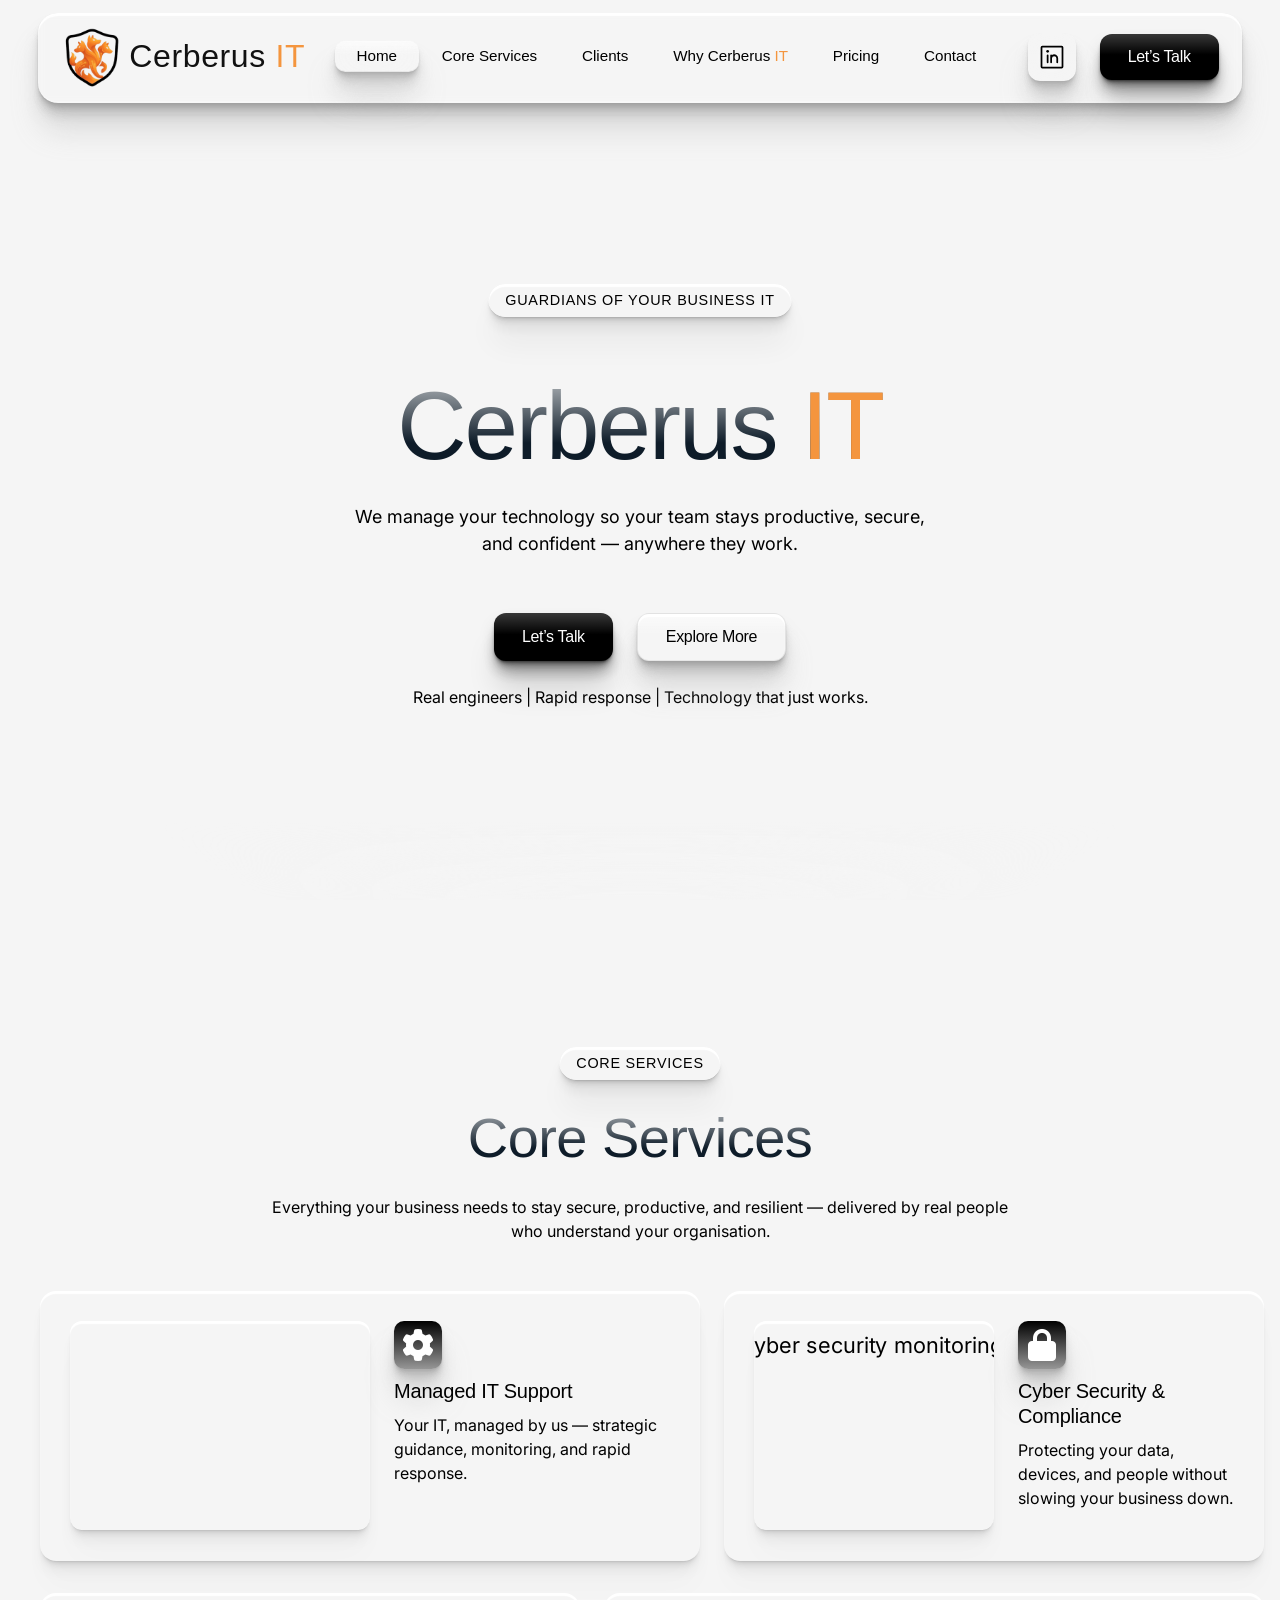
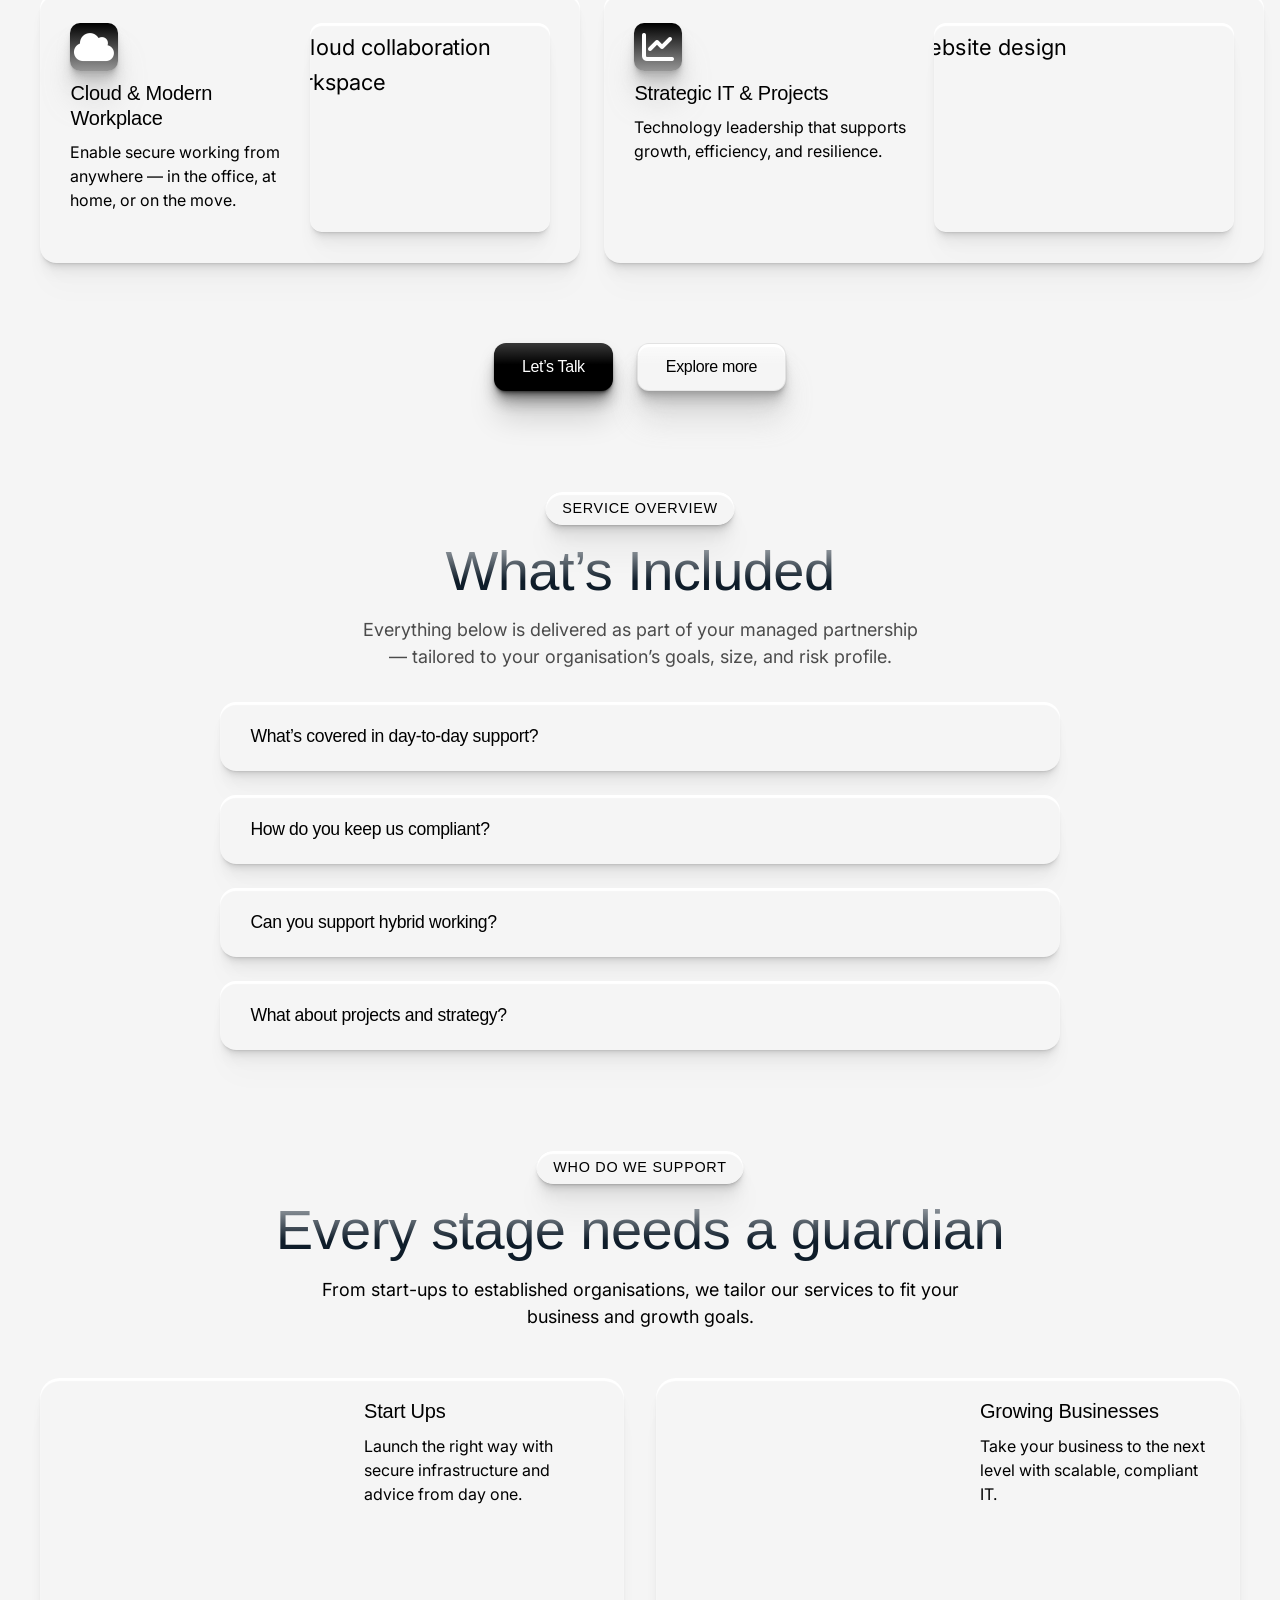
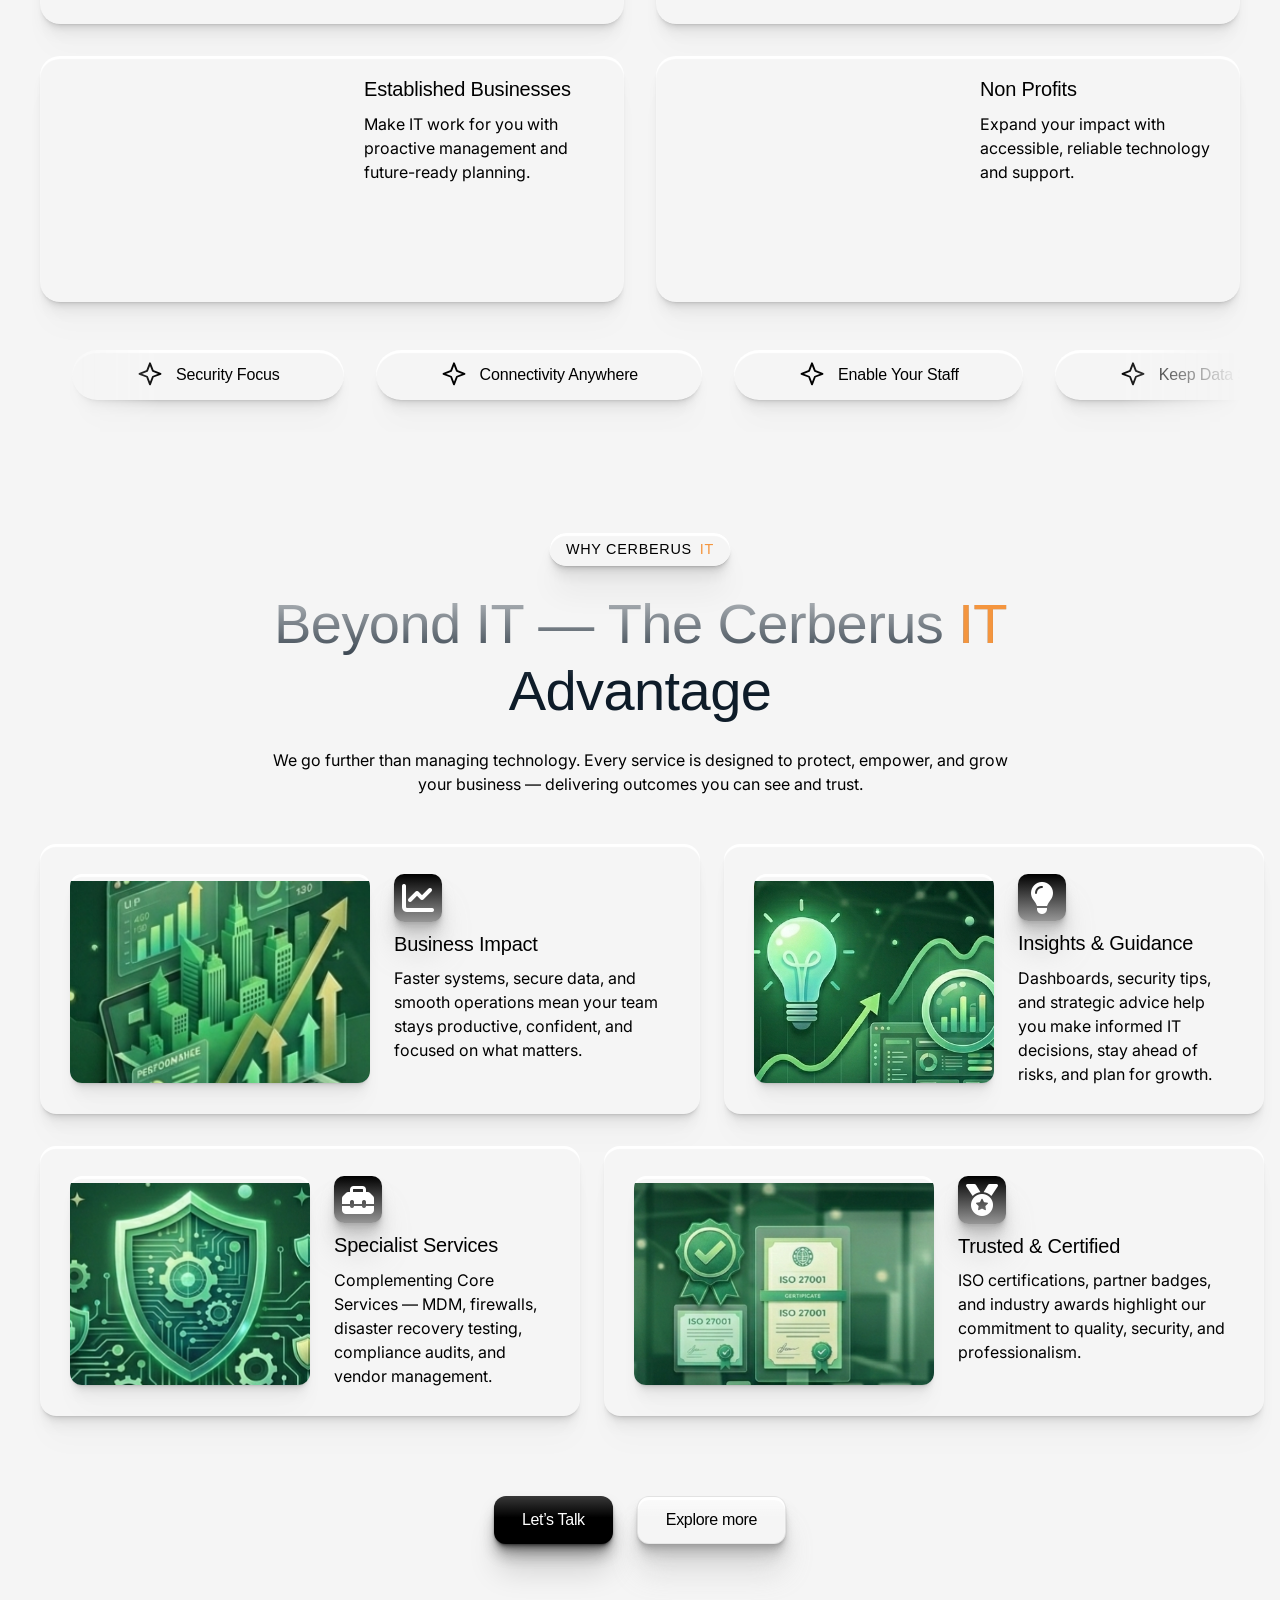
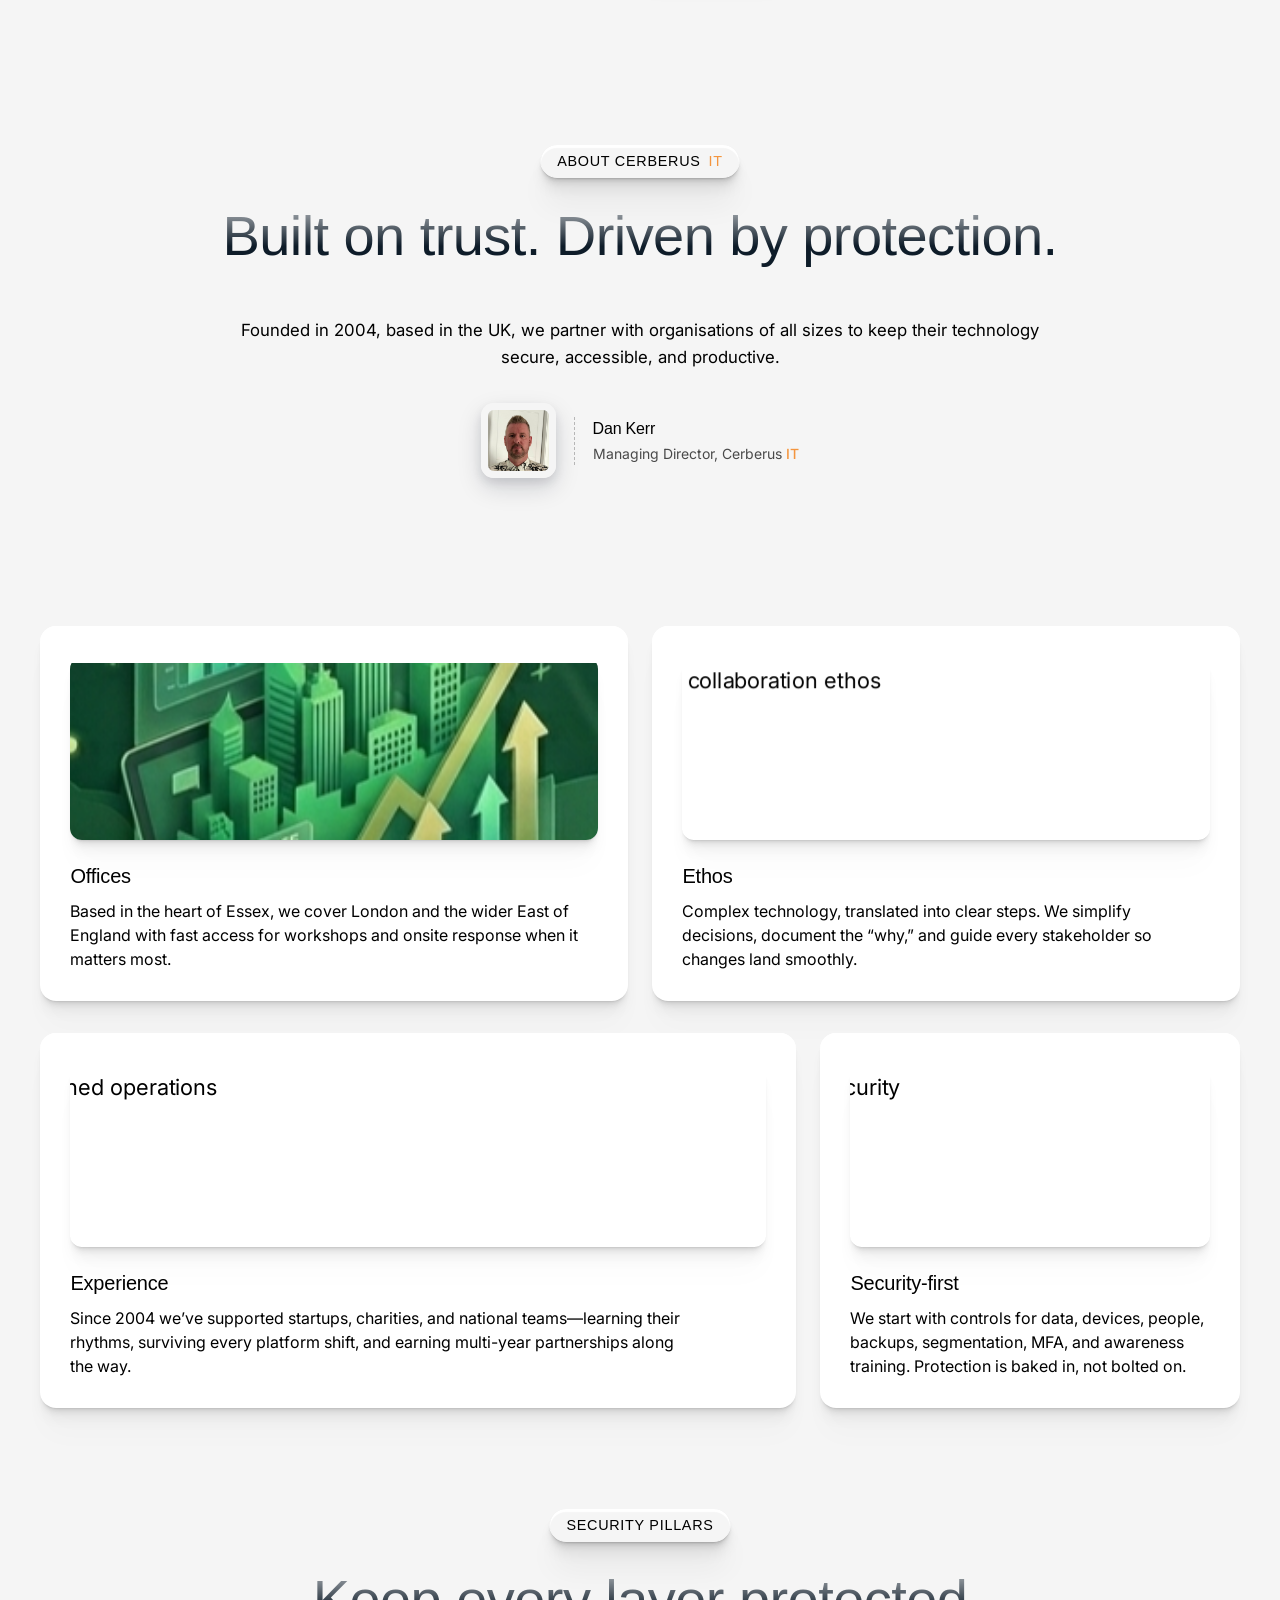
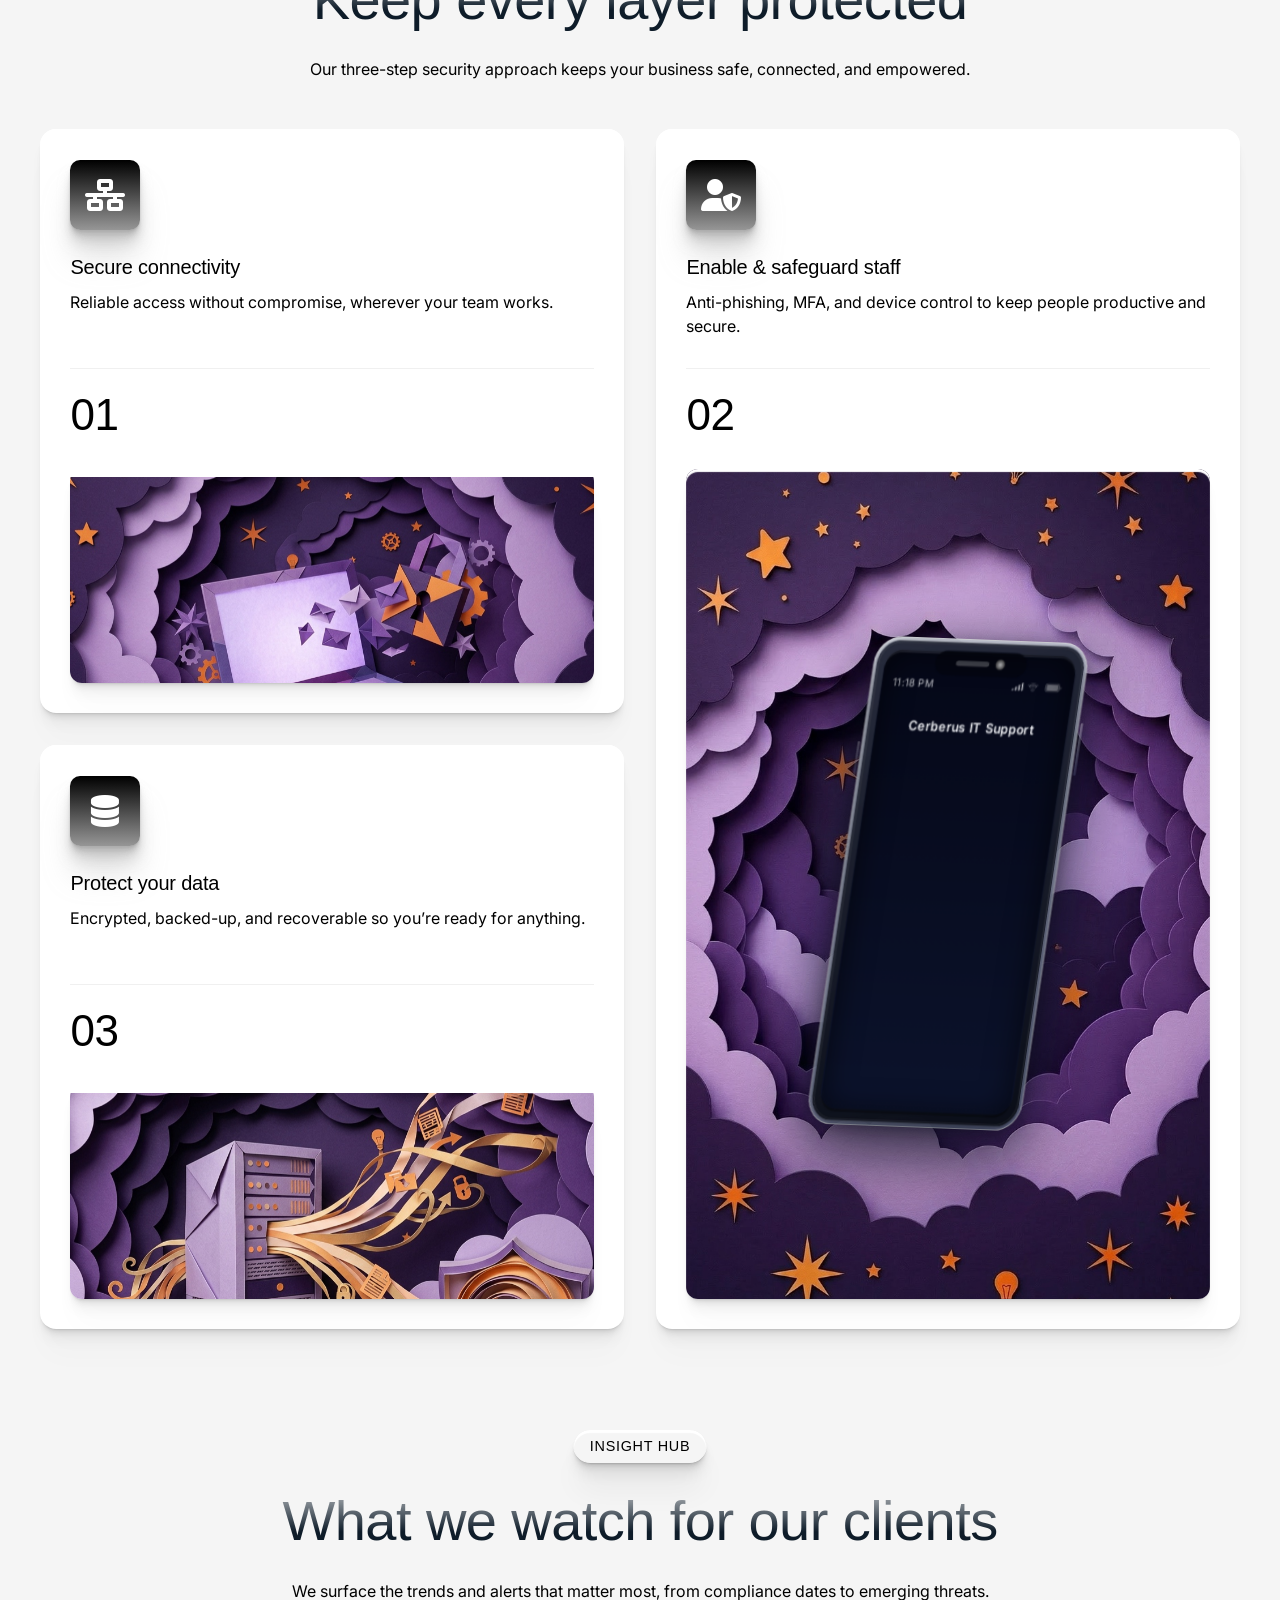
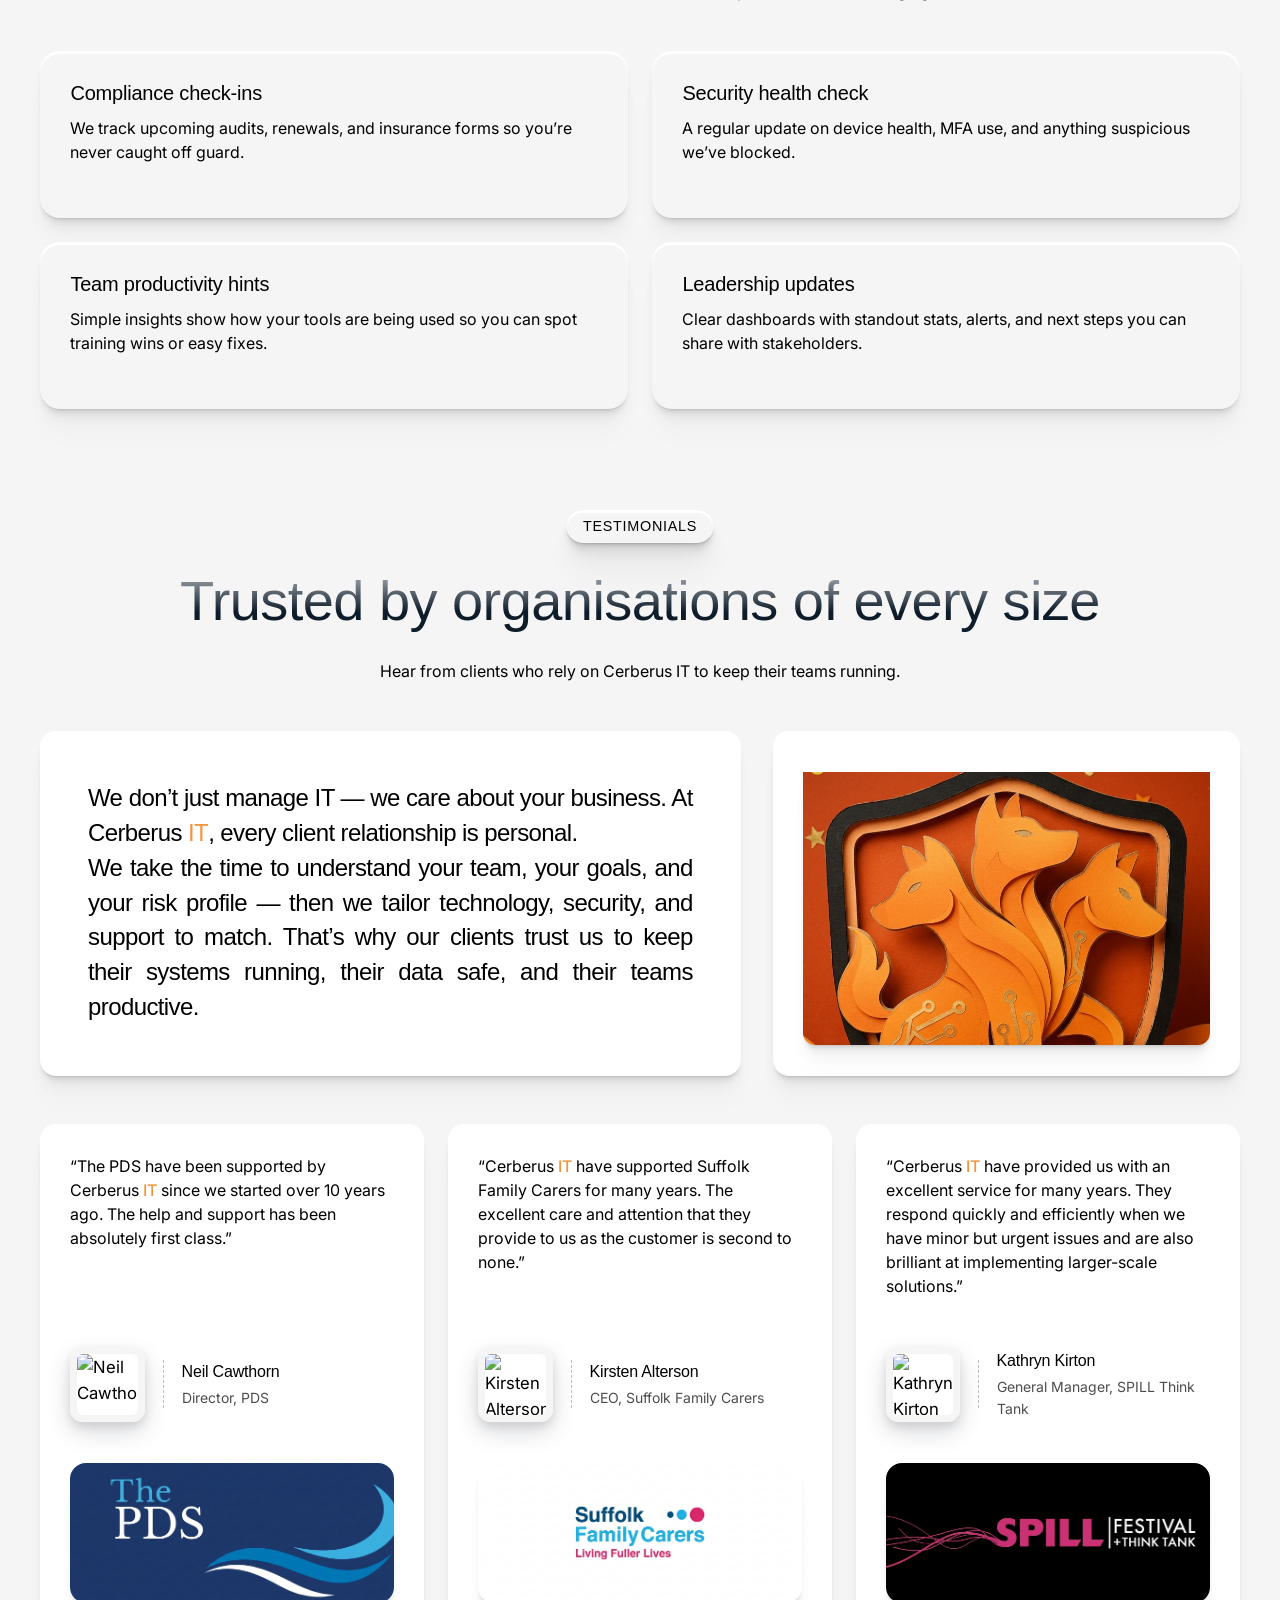
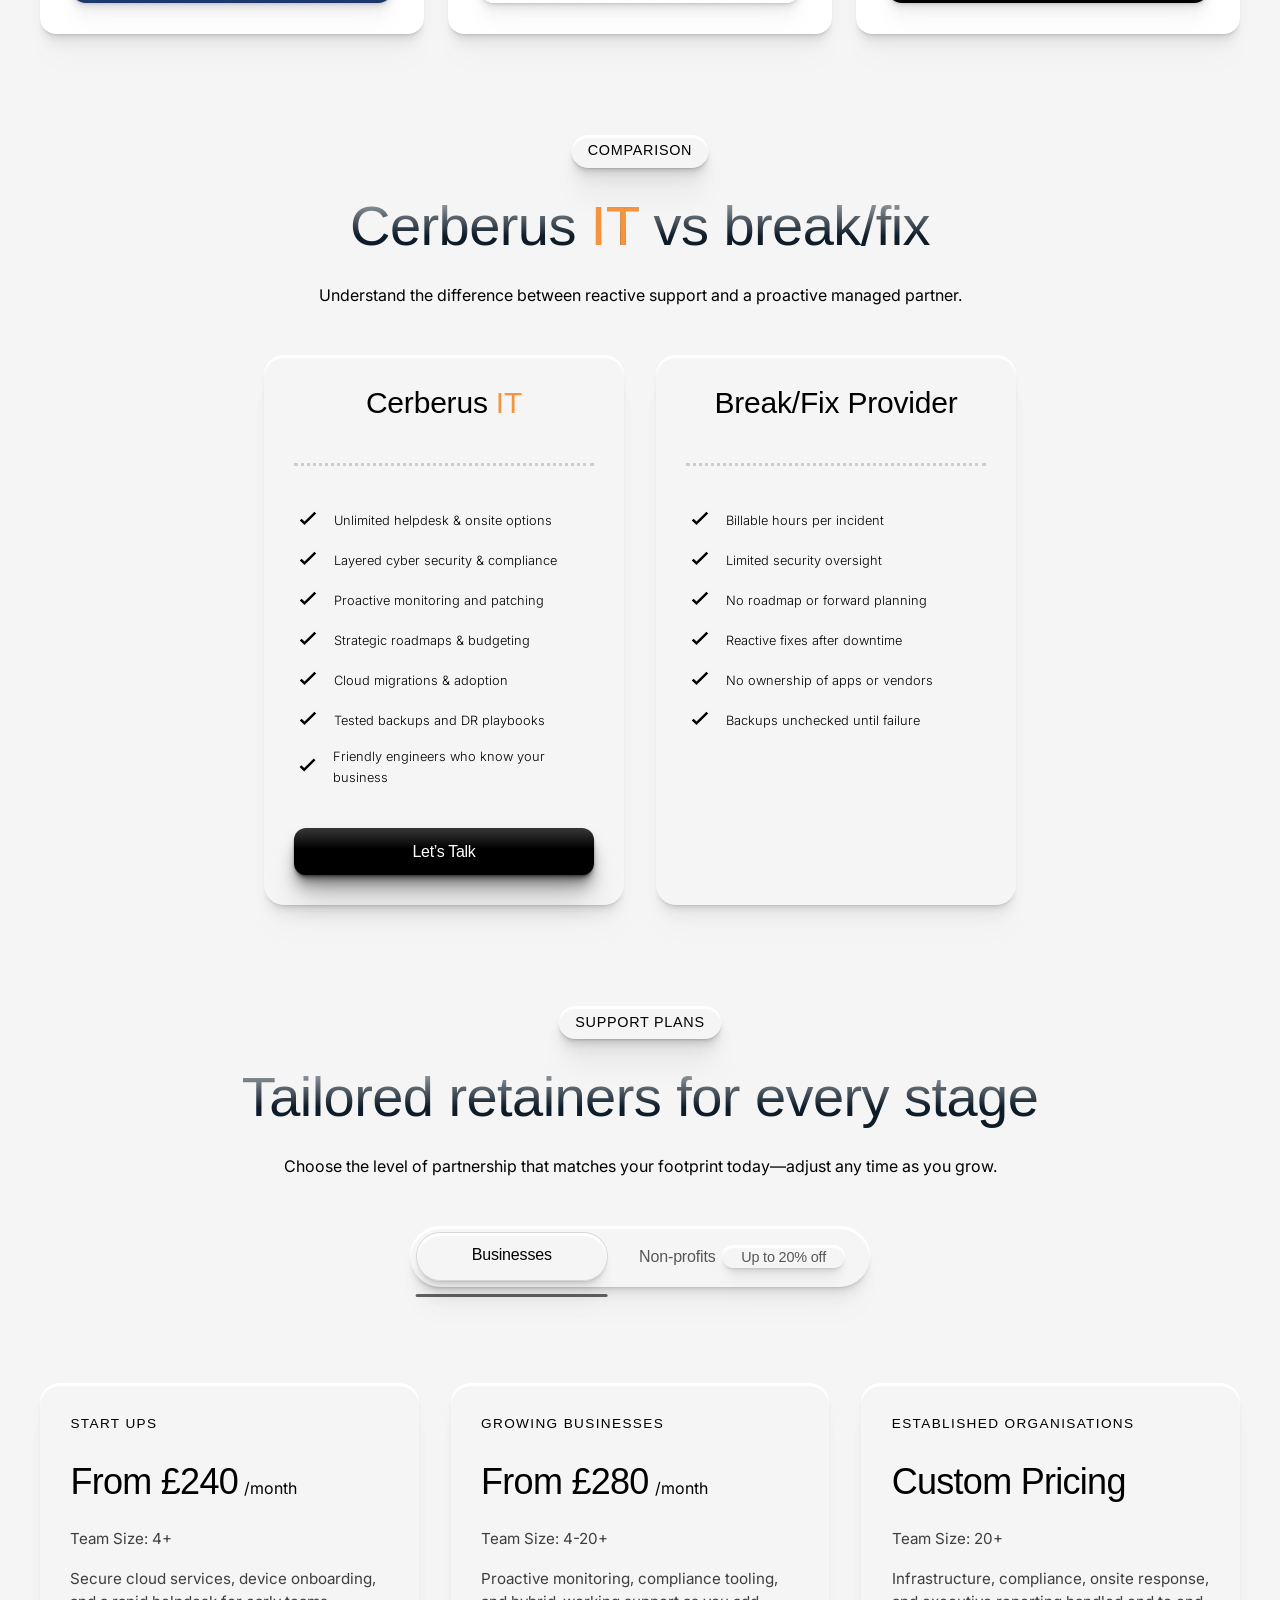
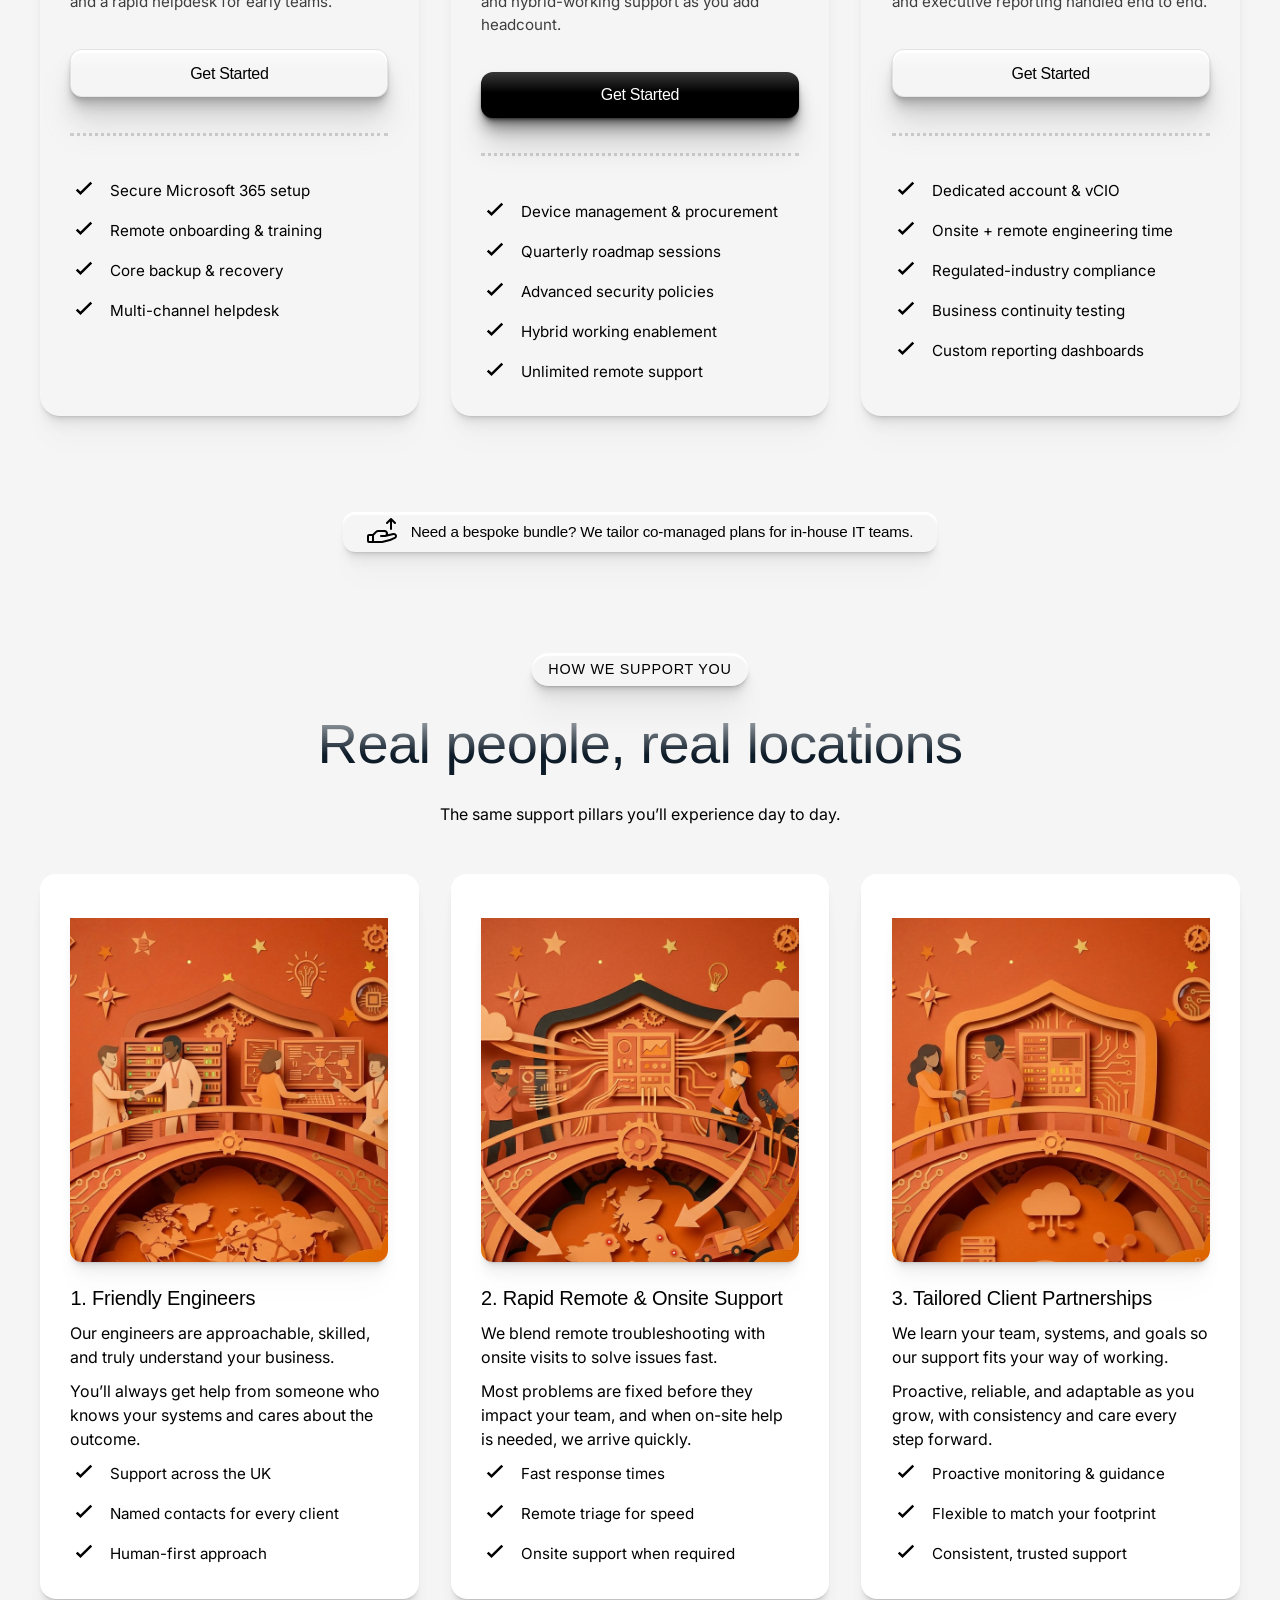
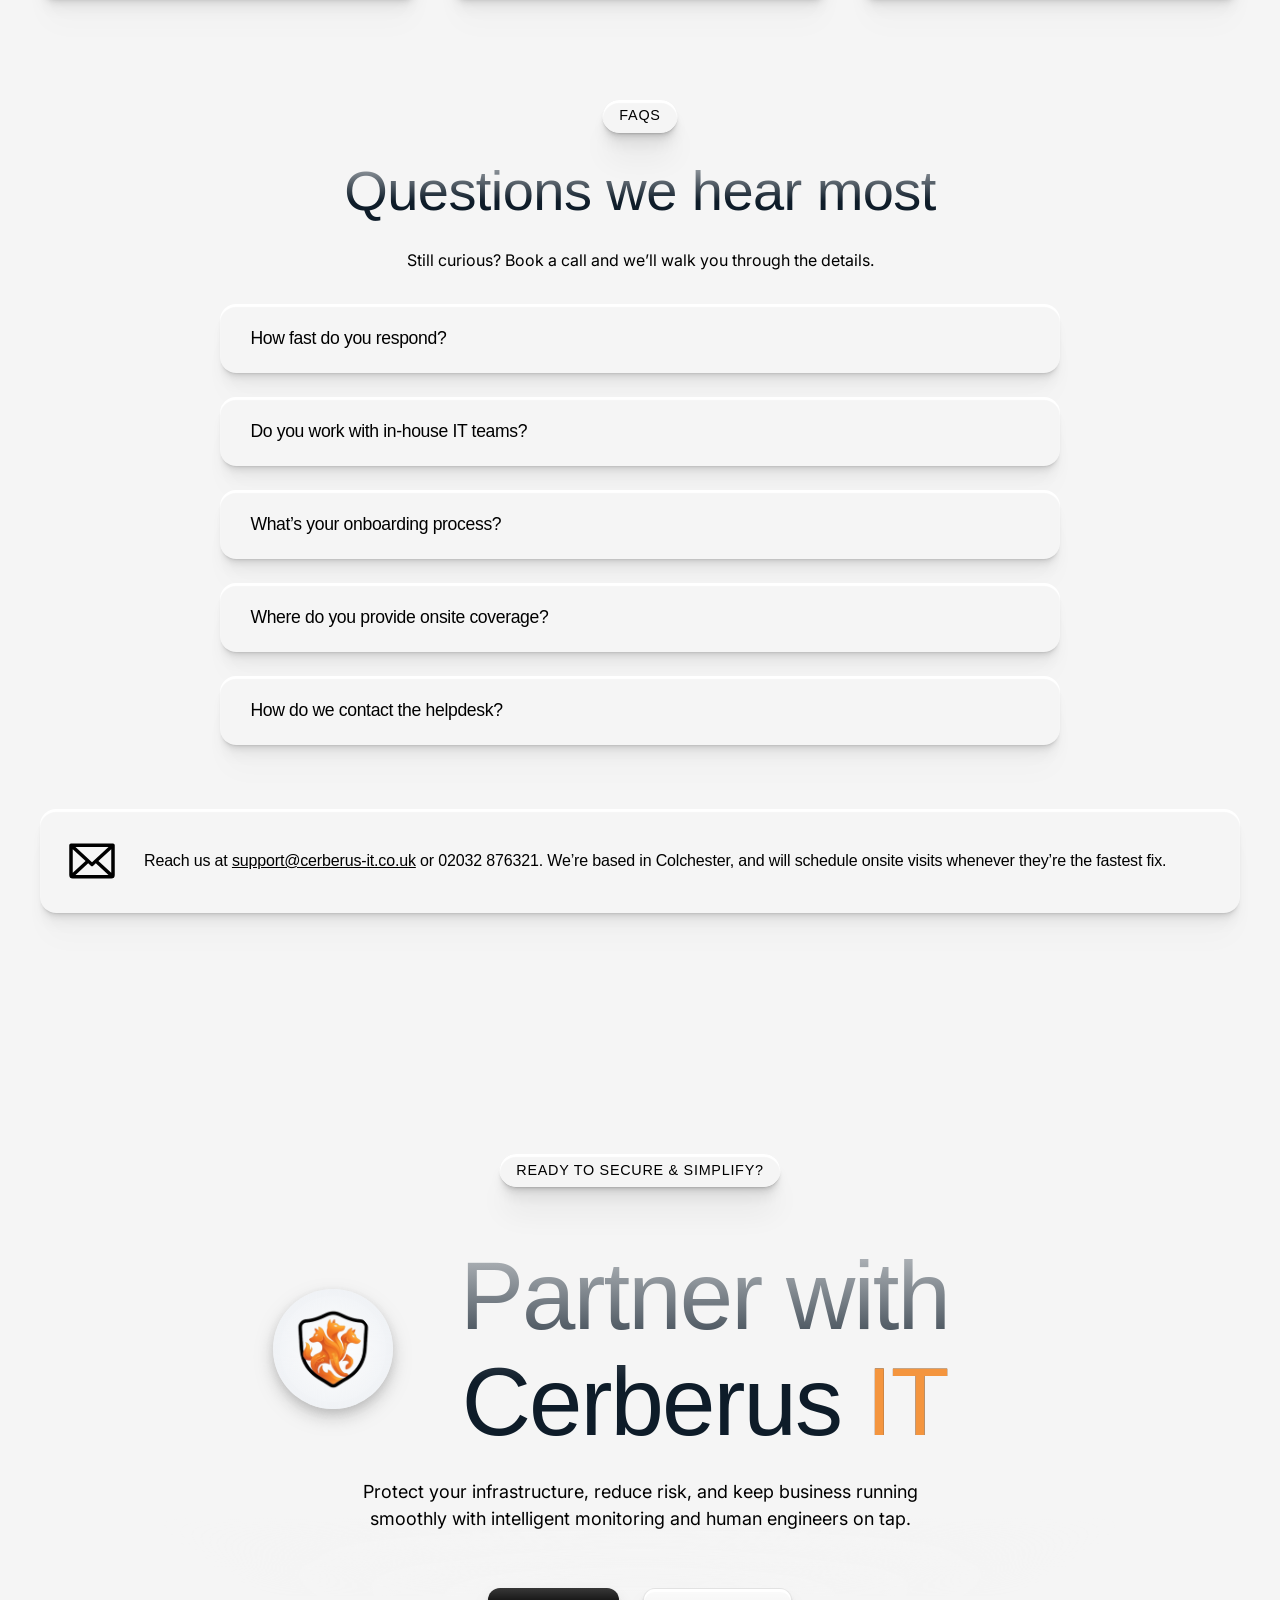
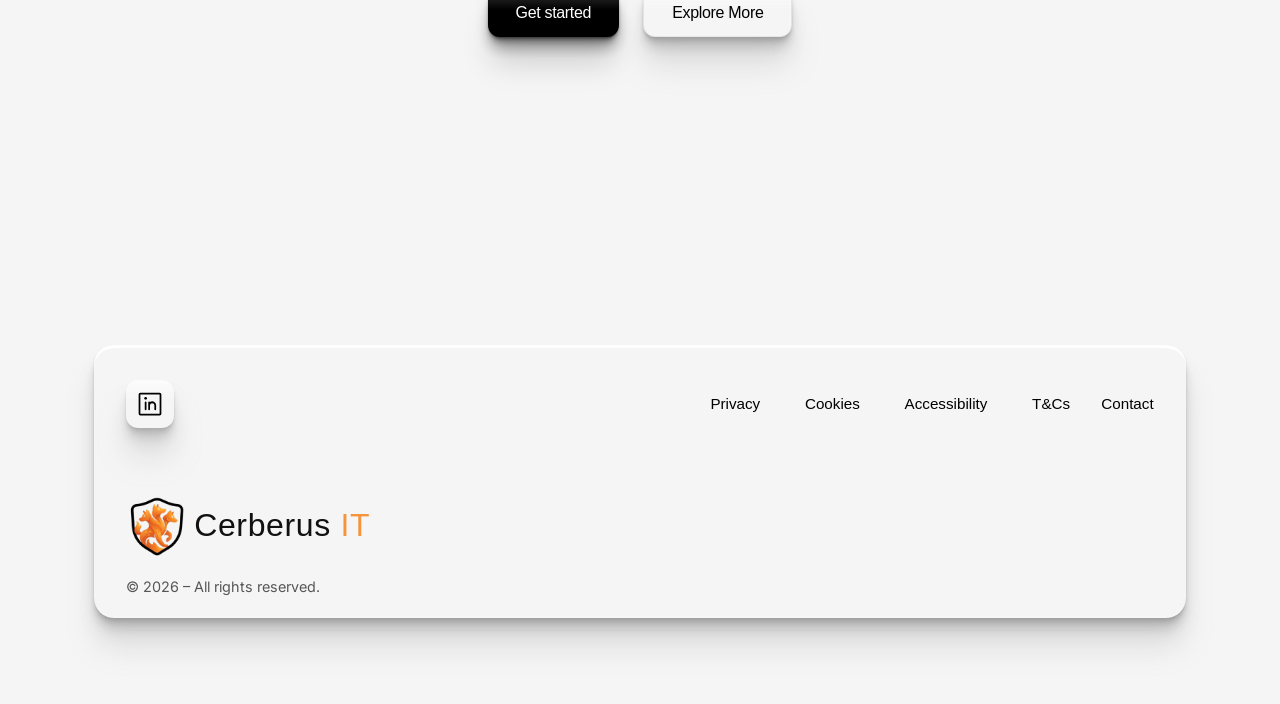
==== commit 41b1aeeb: "Add SEO metadata, favicon, robots.txt, sitemap, and clean up socials - Add meta description, Open Gr" ====
--- a/index.html
+++ b/index.html
@@ -4,6 +4,34 @@
     <meta charset="UTF-8" />
     <meta name="viewport" content="width=device-width, initial-scale=1" />
     <title>Cerberus IT | Managed IT & Cyber Security</title>
+    <meta
+      name="description"
+      content="Cerberus IT delivers managed IT support, cyber security, Microsoft 365, and hybrid-working solutions for growing and established UK businesses. Friendly engineers, proactive monitoring, and human-first support."
+    />
+    <meta name="author" content="Cerberus IT" />
+    <meta name="theme-color" content="#0b0f1a" />
+    <link rel="canonical" href="https://cerberusituk.github.io/cerberus-it-co-uk/" />
+    <link rel="icon" type="image/png" href="assets/CerberusLogo-Transparent.png" />
+    <link rel="apple-touch-icon" href="assets/CerberusLogo-Transparent.png" />
+
+    <meta property="og:type" content="website" />
+    <meta property="og:title" content="Cerberus IT | Managed IT & Cyber Security" />
+    <meta
+      property="og:description"
+      content="Managed IT support, cyber security, and Microsoft 365 for UK businesses. Friendly engineers, proactive monitoring, and human-first support."
+    />
+    <meta property="og:url" content="https://cerberusituk.github.io/cerberus-it-co-uk/" />
+    <meta property="og:image" content="https://cerberusituk.github.io/cerberus-it-co-uk/assets/cerberusIT-Logo.png" />
+    <meta property="og:site_name" content="Cerberus IT" />
+
+    <meta name="twitter:card" content="summary_large_image" />
+    <meta name="twitter:title" content="Cerberus IT | Managed IT & Cyber Security" />
+    <meta
+      name="twitter:description"
+      content="Managed IT support, cyber security, and Microsoft 365 for UK businesses. Friendly engineers, proactive monitoring, and human-first support."
+    />
+    <meta name="twitter:image" content="https://cerberusituk.github.io/cerberus-it-co-uk/assets/cerberusIT-Logo.png" />
+
     <link rel="stylesheet" href="styles.css" />
     <link
       rel="stylesheet"
@@ -33,11 +61,6 @@
         </nav>
         <div class="site-header__cta">
           <div class="team__socials" aria-label="Company social links">
-            <a href="https://x.com/" target="_blank" rel="noopener" aria-label="X">
-              <svg viewBox="0 0 256 256" role="presentation" aria-hidden="true">
-                <use href="#icon-x"></use>
-              </svg>
-            </a>
             <a
               href="https://www.linkedin.com/in/dan-kerr/"
               target="_blank"
@@ -46,16 +69,6 @@
             >
               <svg viewBox="0 0 256 256" role="presentation" aria-hidden="true">
                 <use href="#icon-linkedin"></use>
-              </svg>
-            </a>
-            <a
-              href="https://www.instagram.com/"
-              target="_blank"
-              rel="noopener"
-              aria-label="Instagram"
-            >
-              <svg viewBox="0 0 256 256" role="presentation" aria-hidden="true">
-                <use href="#icon-instagram"></use>
               </svg>
             </a>
           </div>
@@ -1160,19 +1173,9 @@
     <footer class="site-footer">
       <div class="site-footer__inner">
         <div class="team__socials site-footer__socials" aria-label="Company social links">
-          <a href="https://x.com/" target="_blank" rel="noopener" aria-label="X">
-            <svg viewBox="0 0 256 256" role="presentation" aria-hidden="true">
-              <use href="#icon-x"></use>
-            </svg>
-          </a>
           <a href="https://www.linkedin.com/in/dan-kerr/" target="_blank" rel="noopener" aria-label="LinkedIn">
             <svg viewBox="0 0 256 256" role="presentation" aria-hidden="true">
               <use href="#icon-linkedin"></use>
-            </svg>
-          </a>
-          <a href="https://www.instagram.com/" target="_blank" rel="noopener" aria-label="Instagram">
-            <svg viewBox="0 0 256 256" role="presentation" aria-hidden="true">
-              <use href="#icon-instagram"></use>
             </svg>
           </a>
         </div>
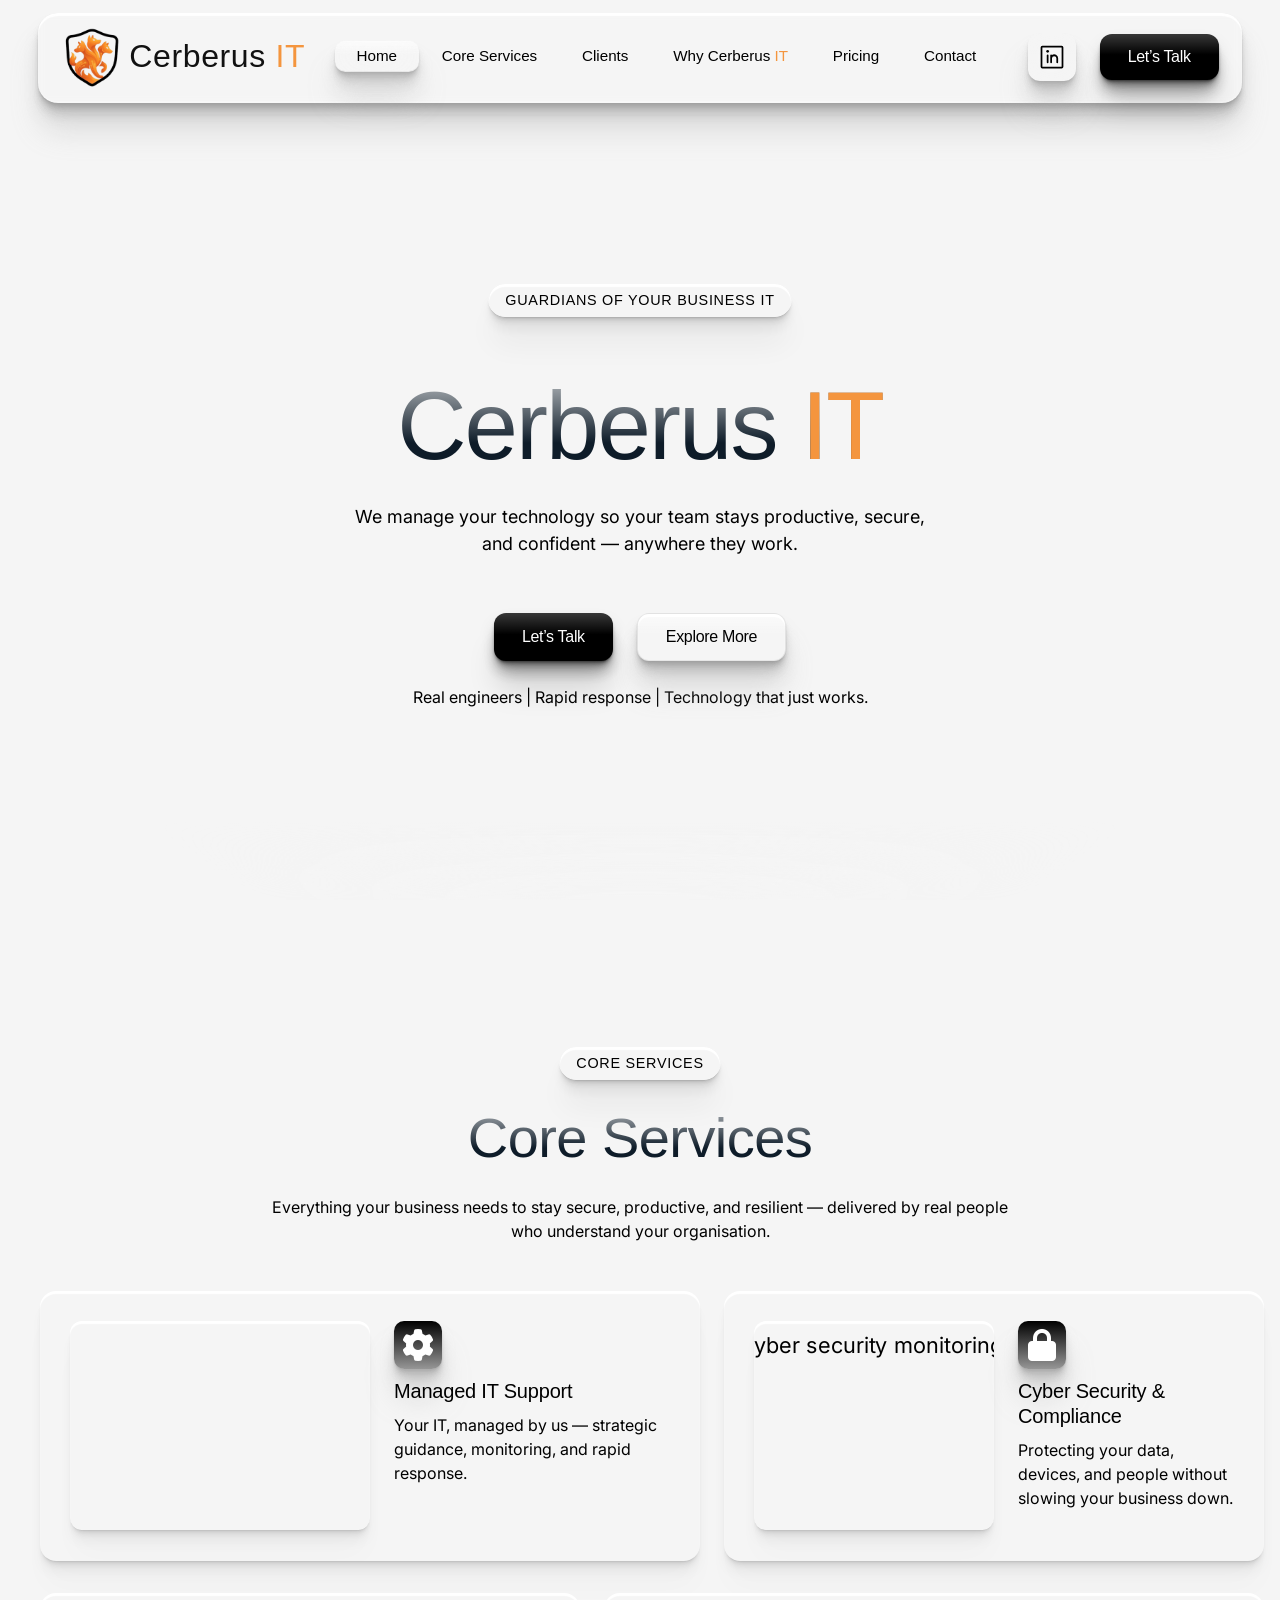
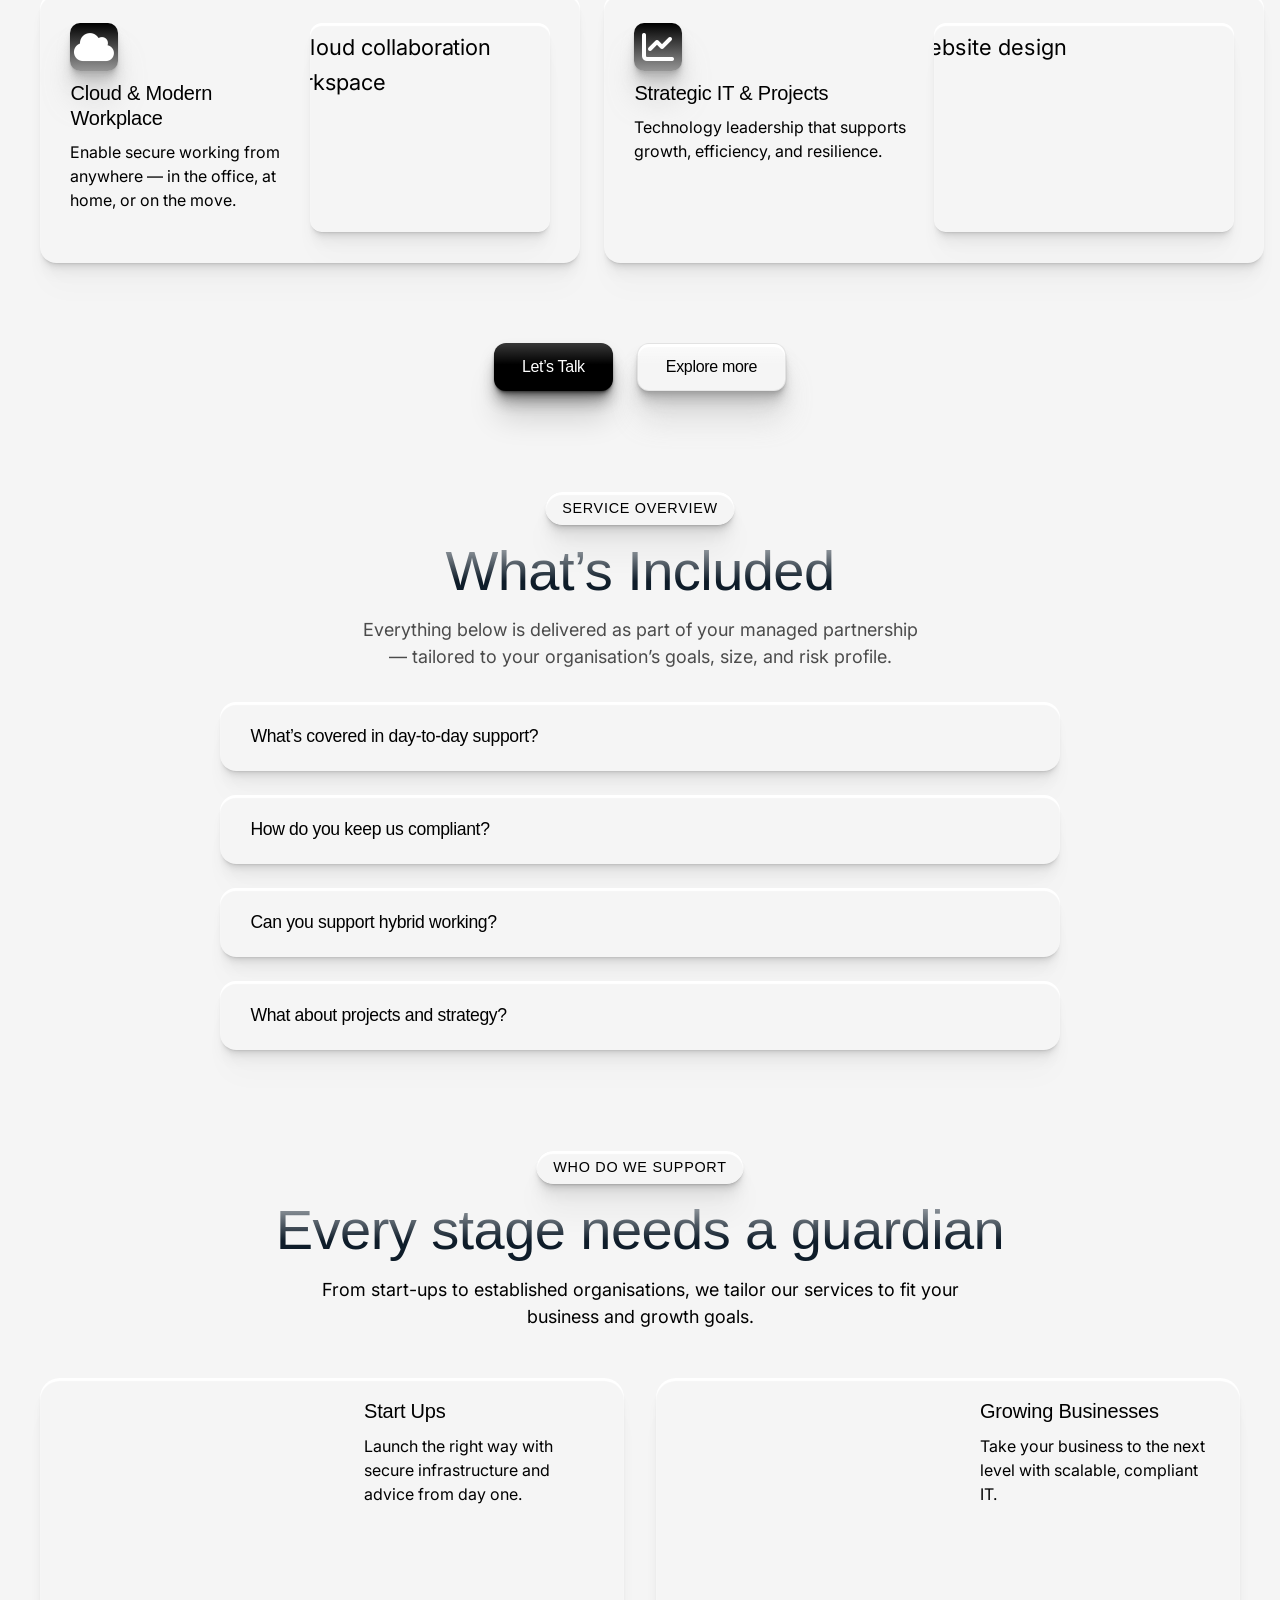
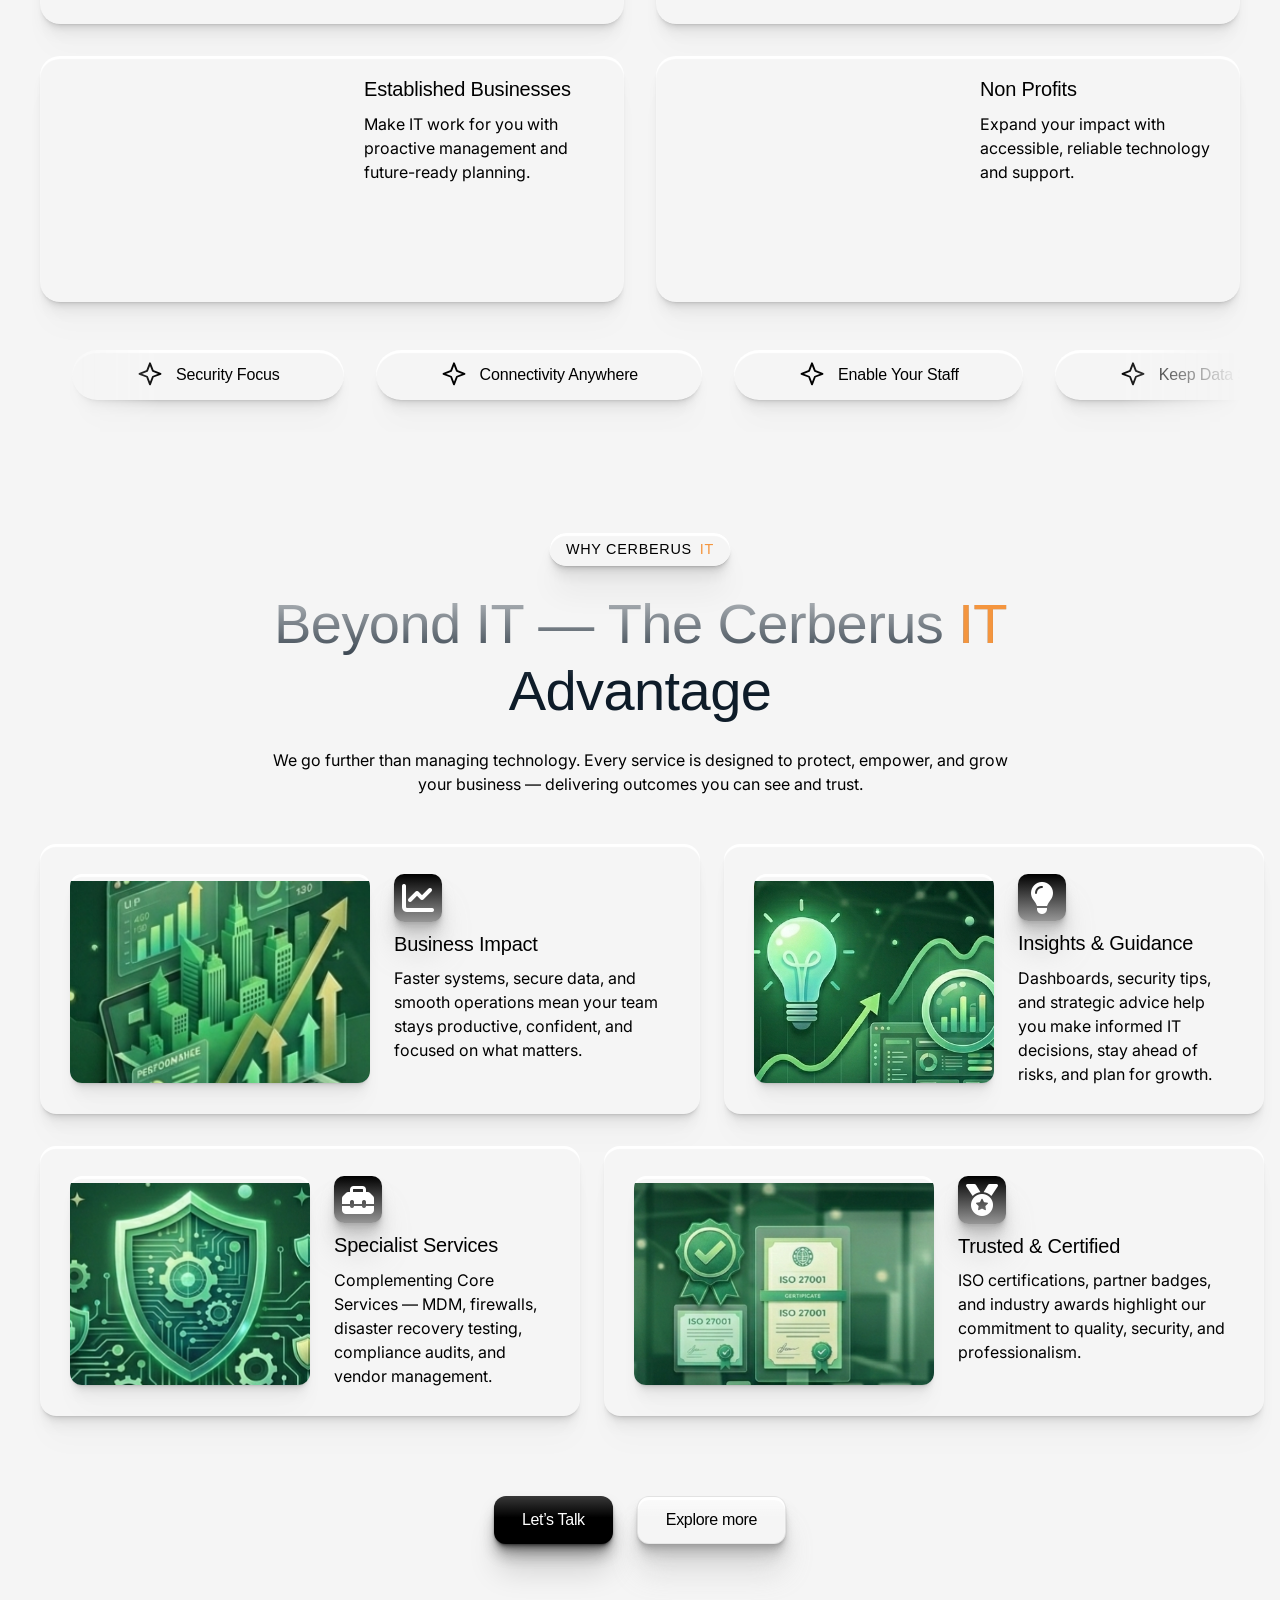
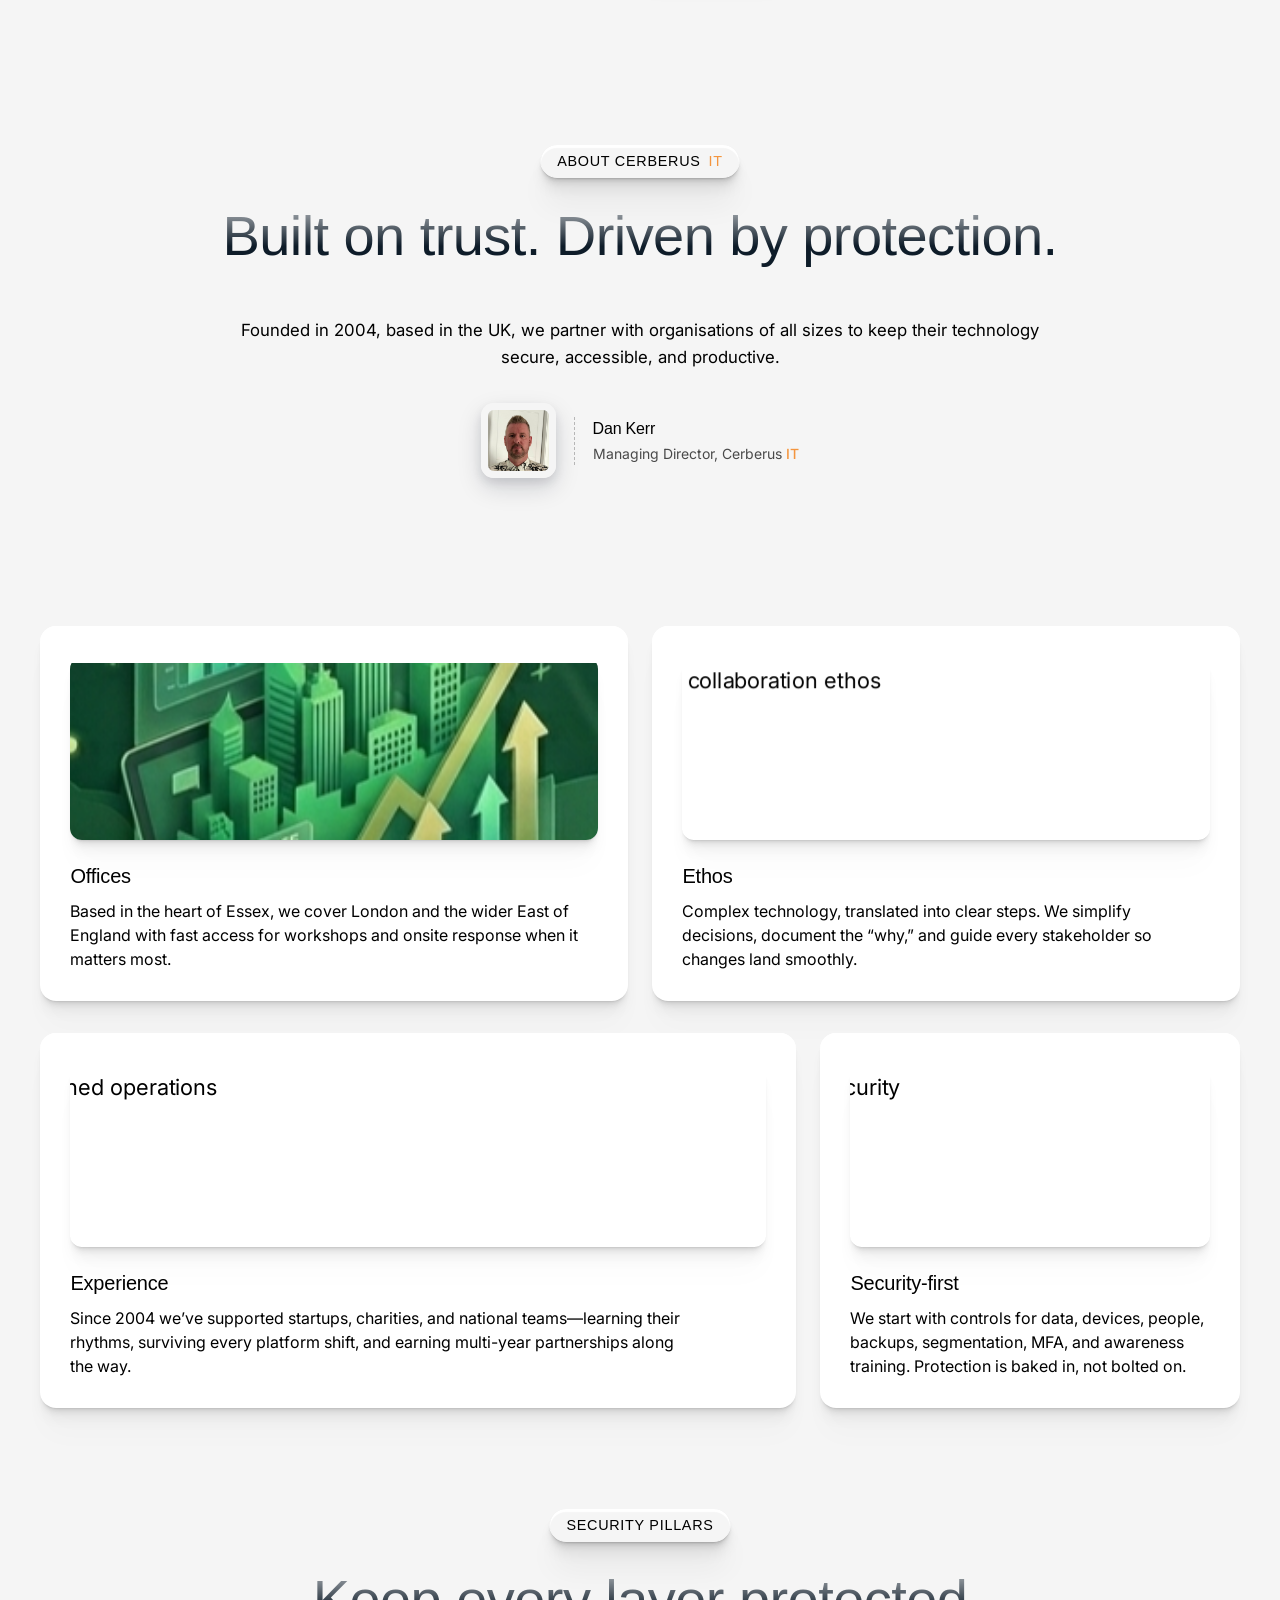
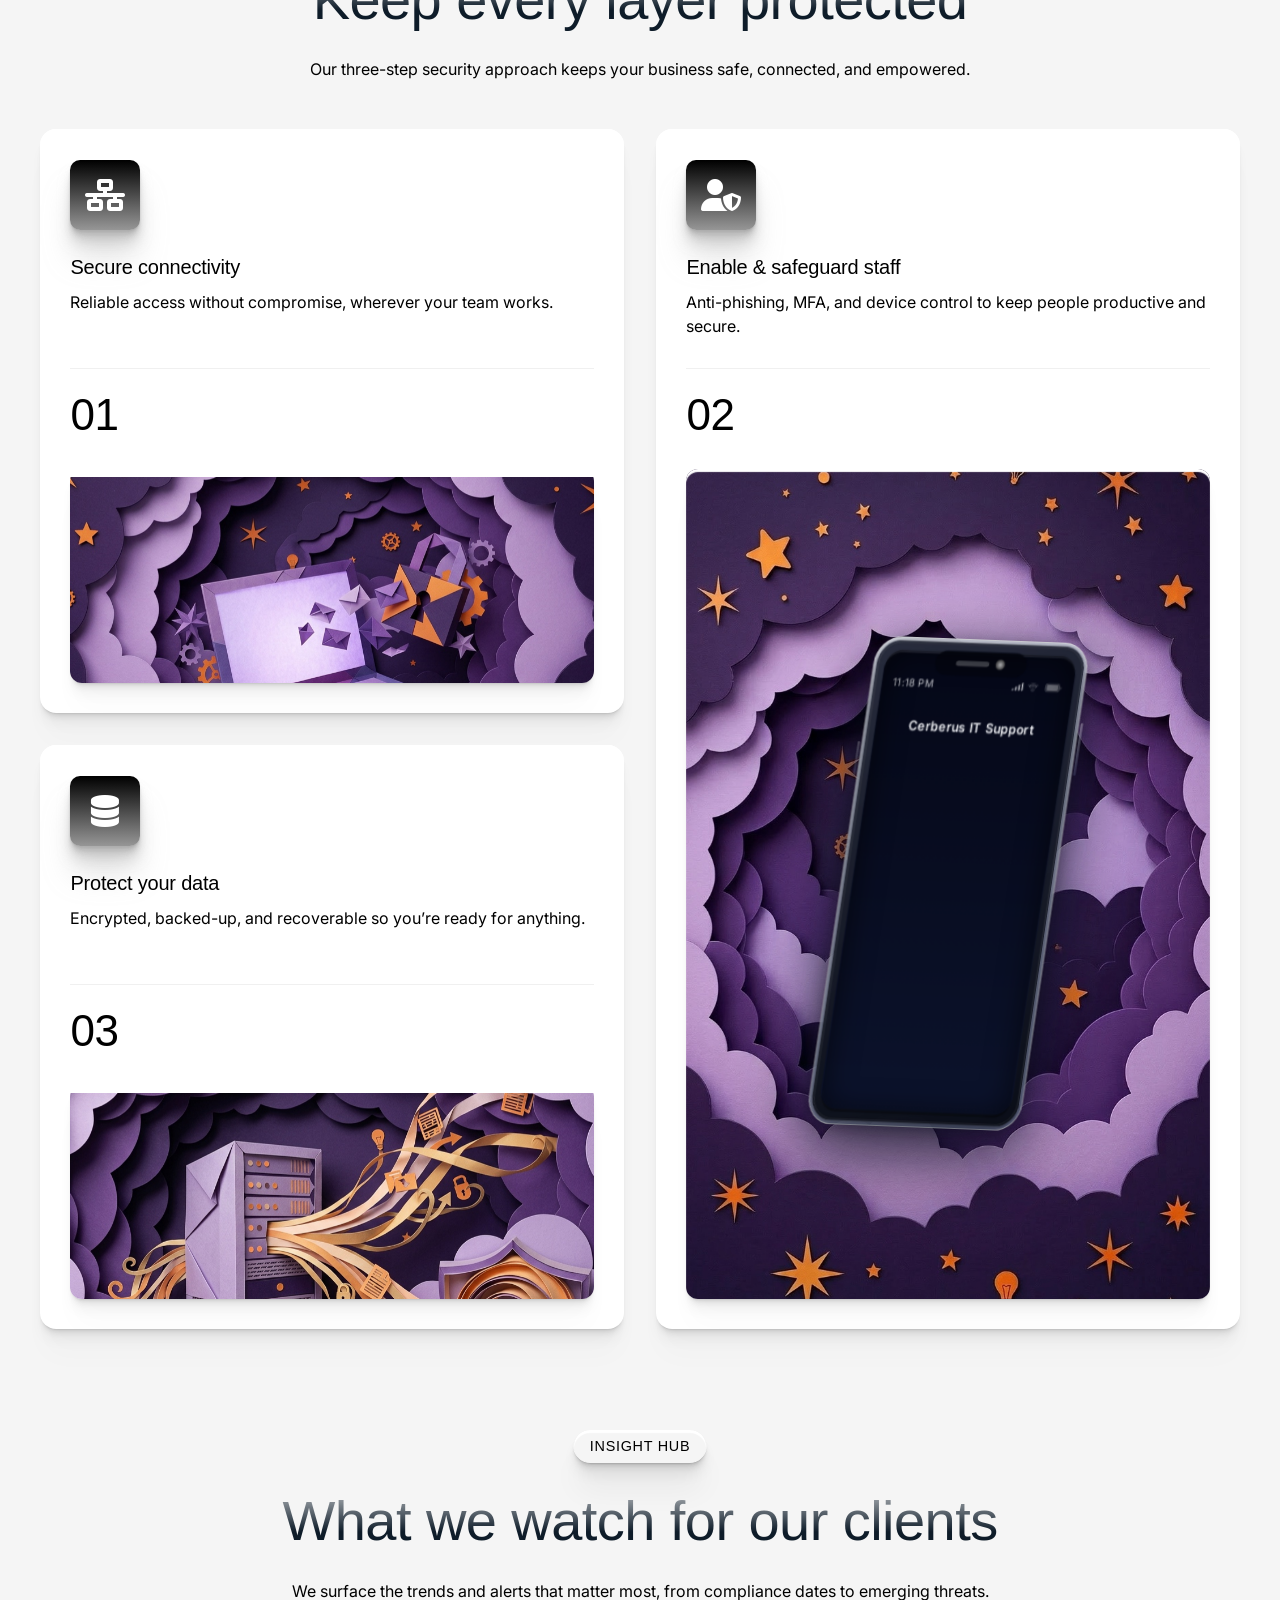
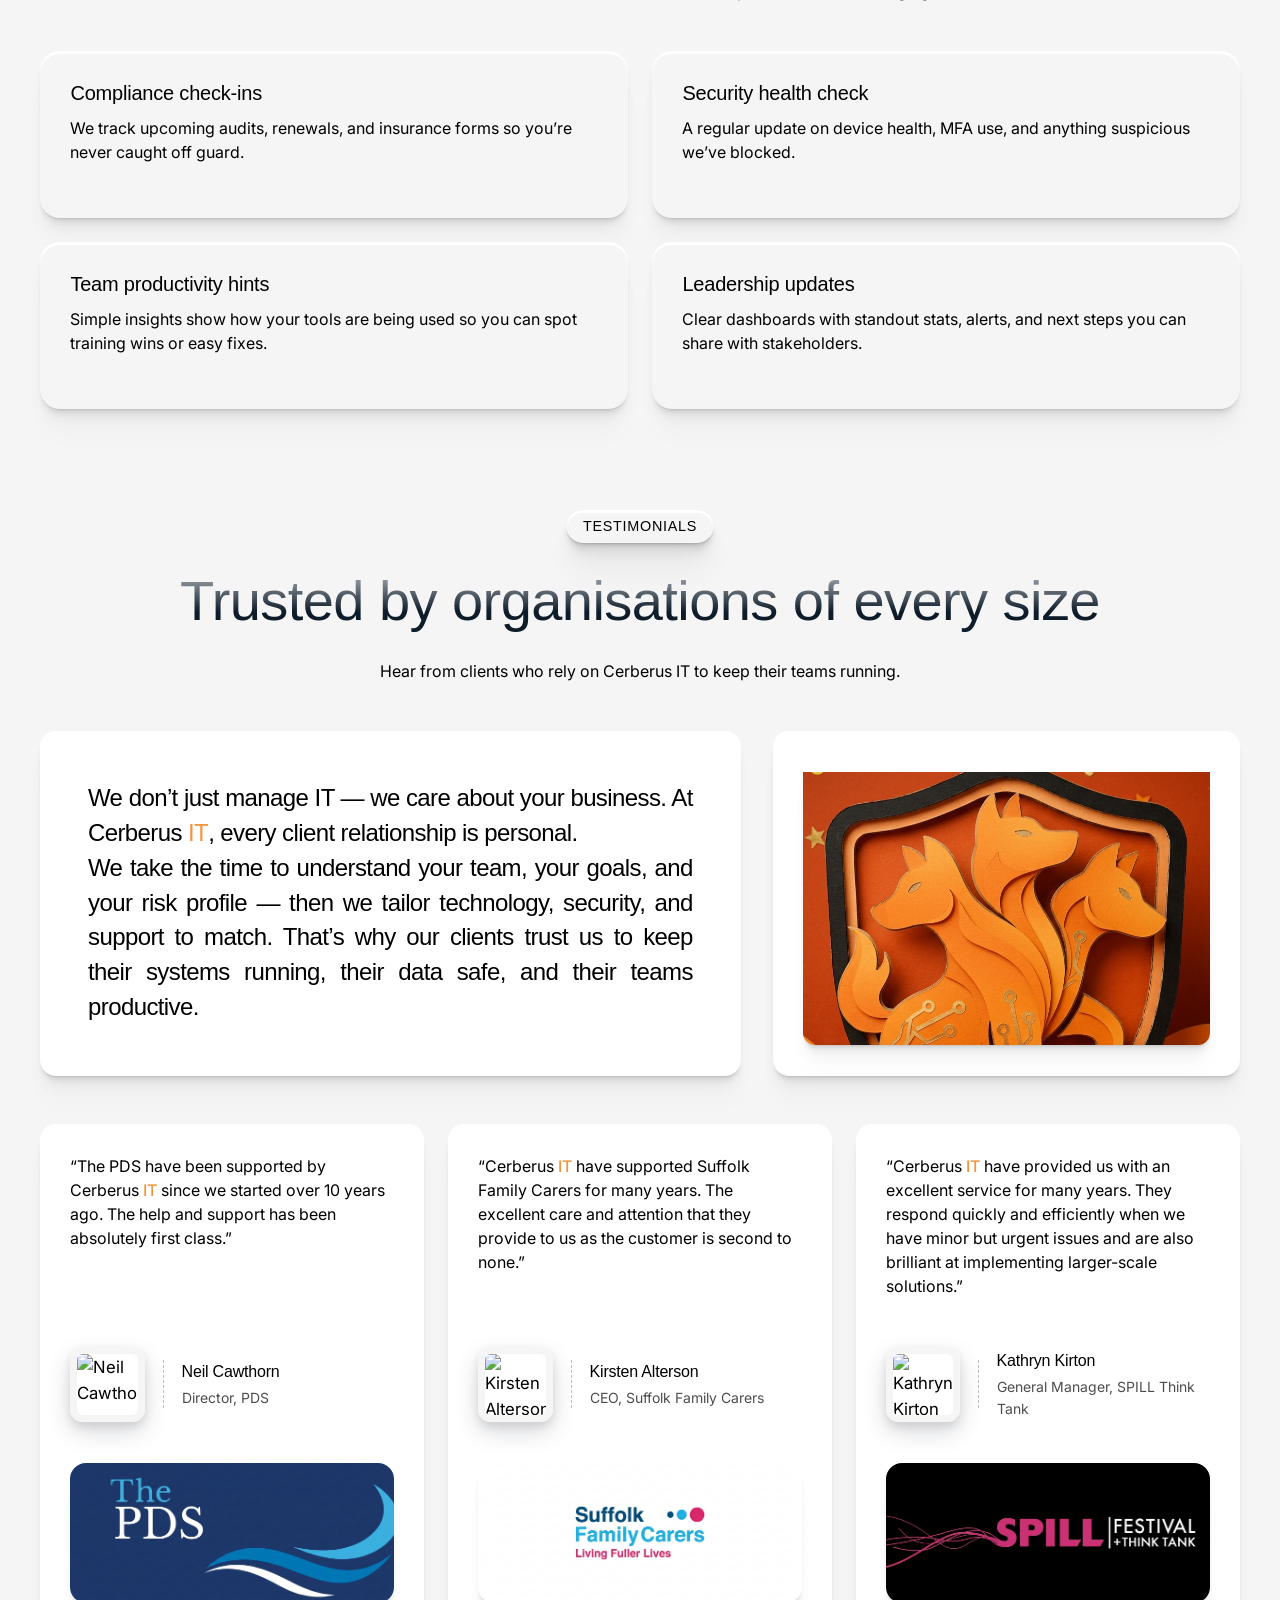
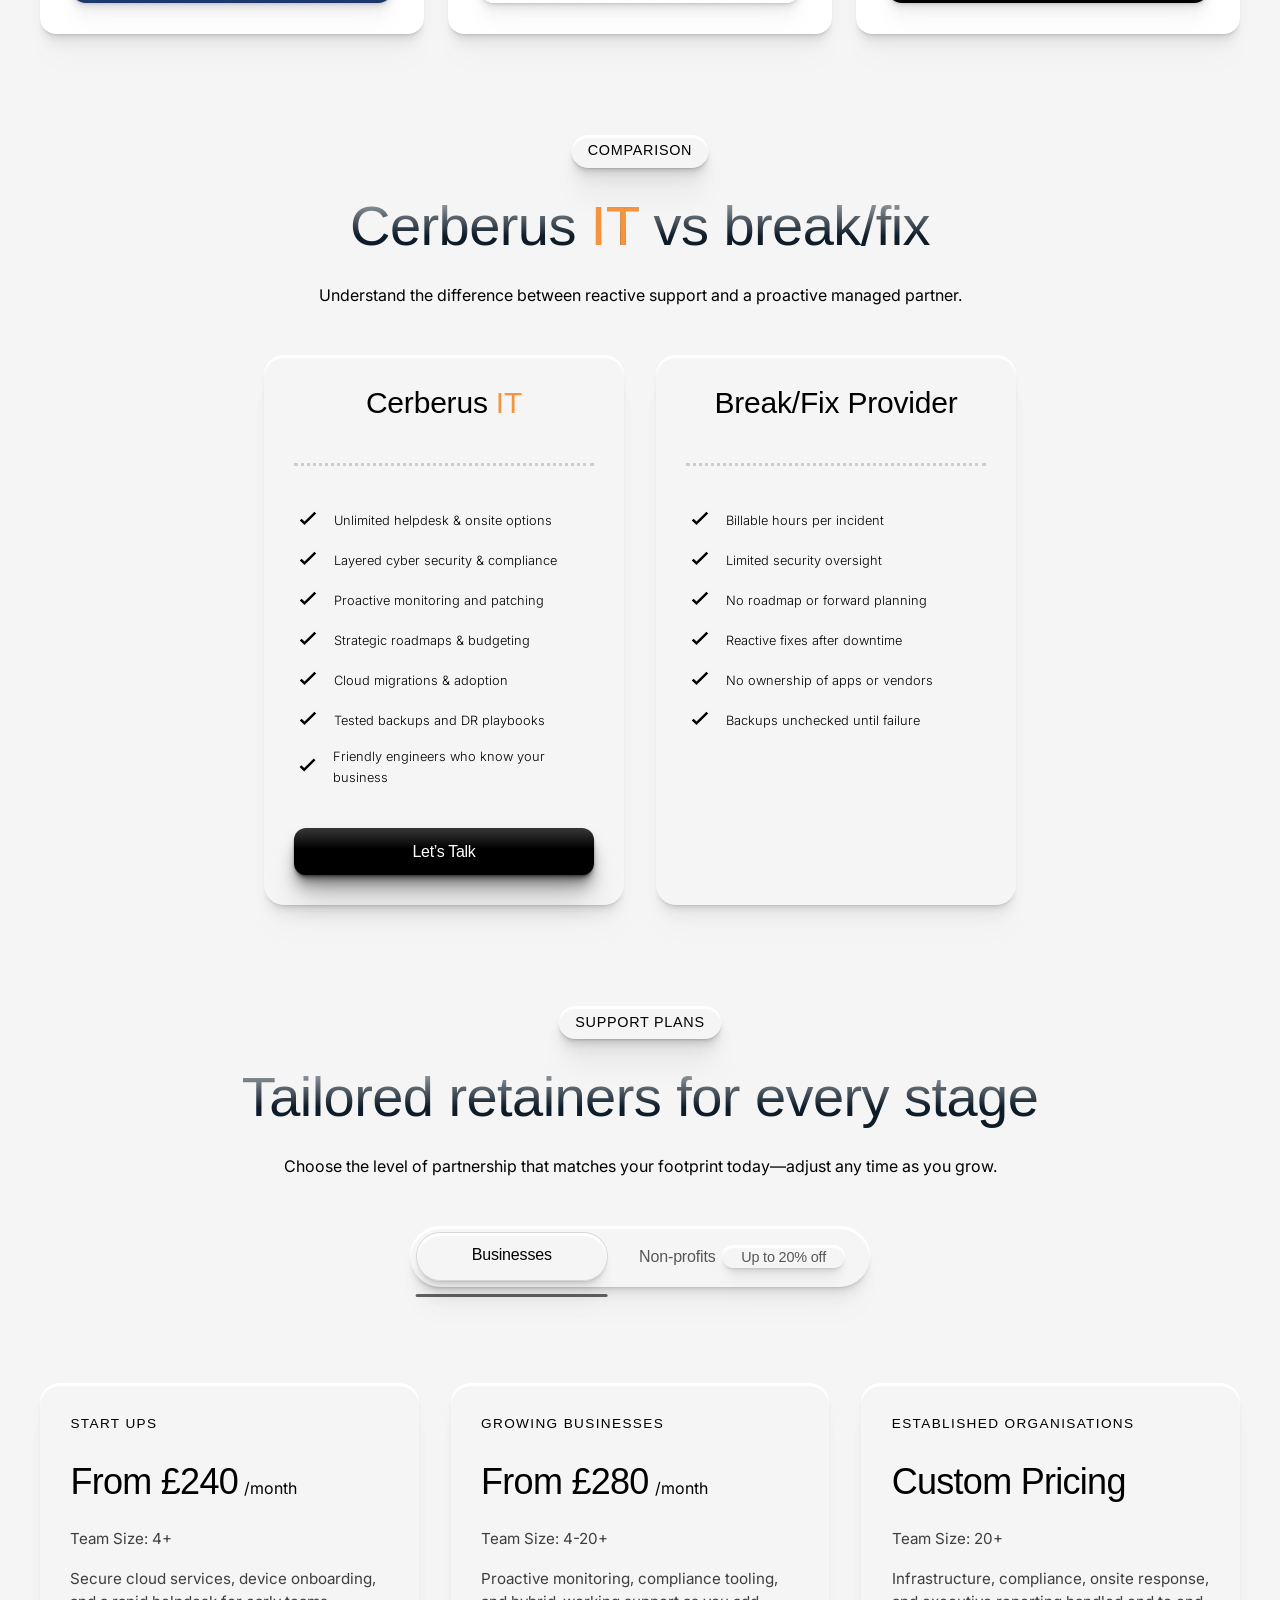
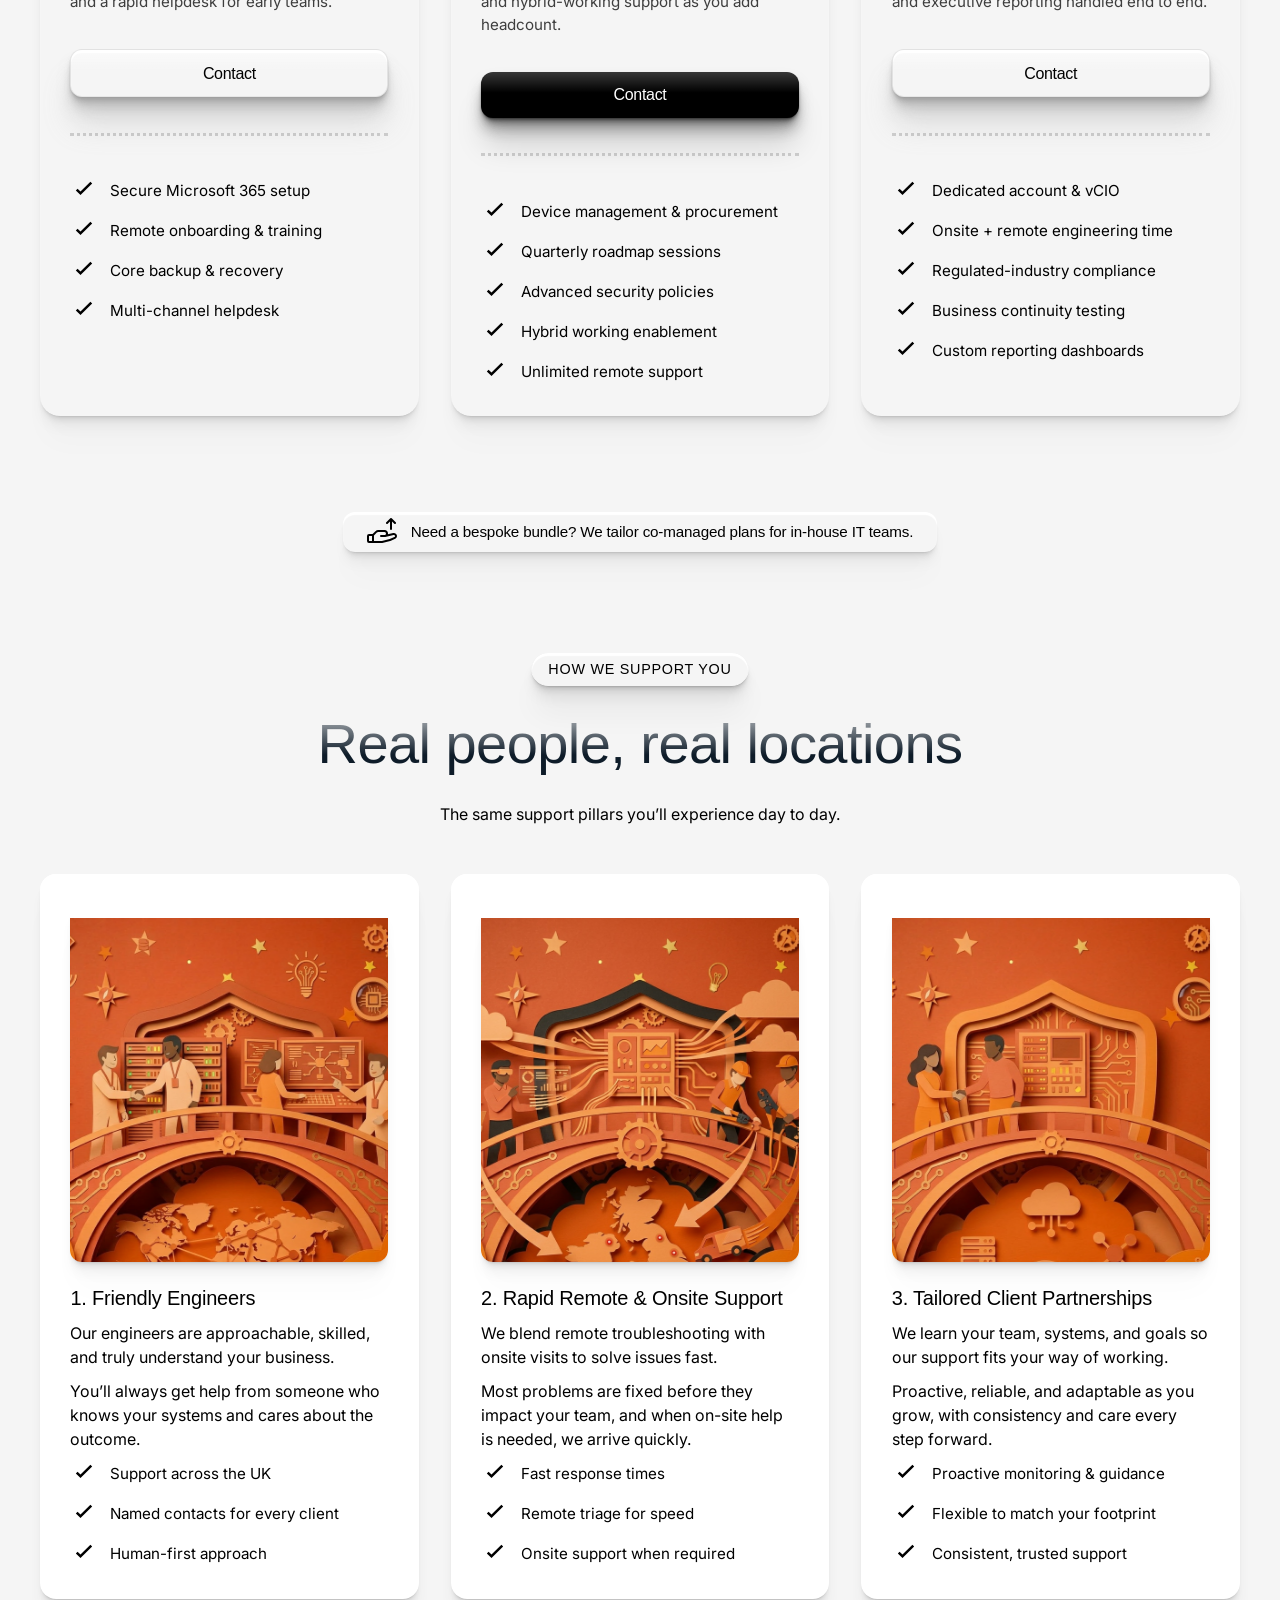
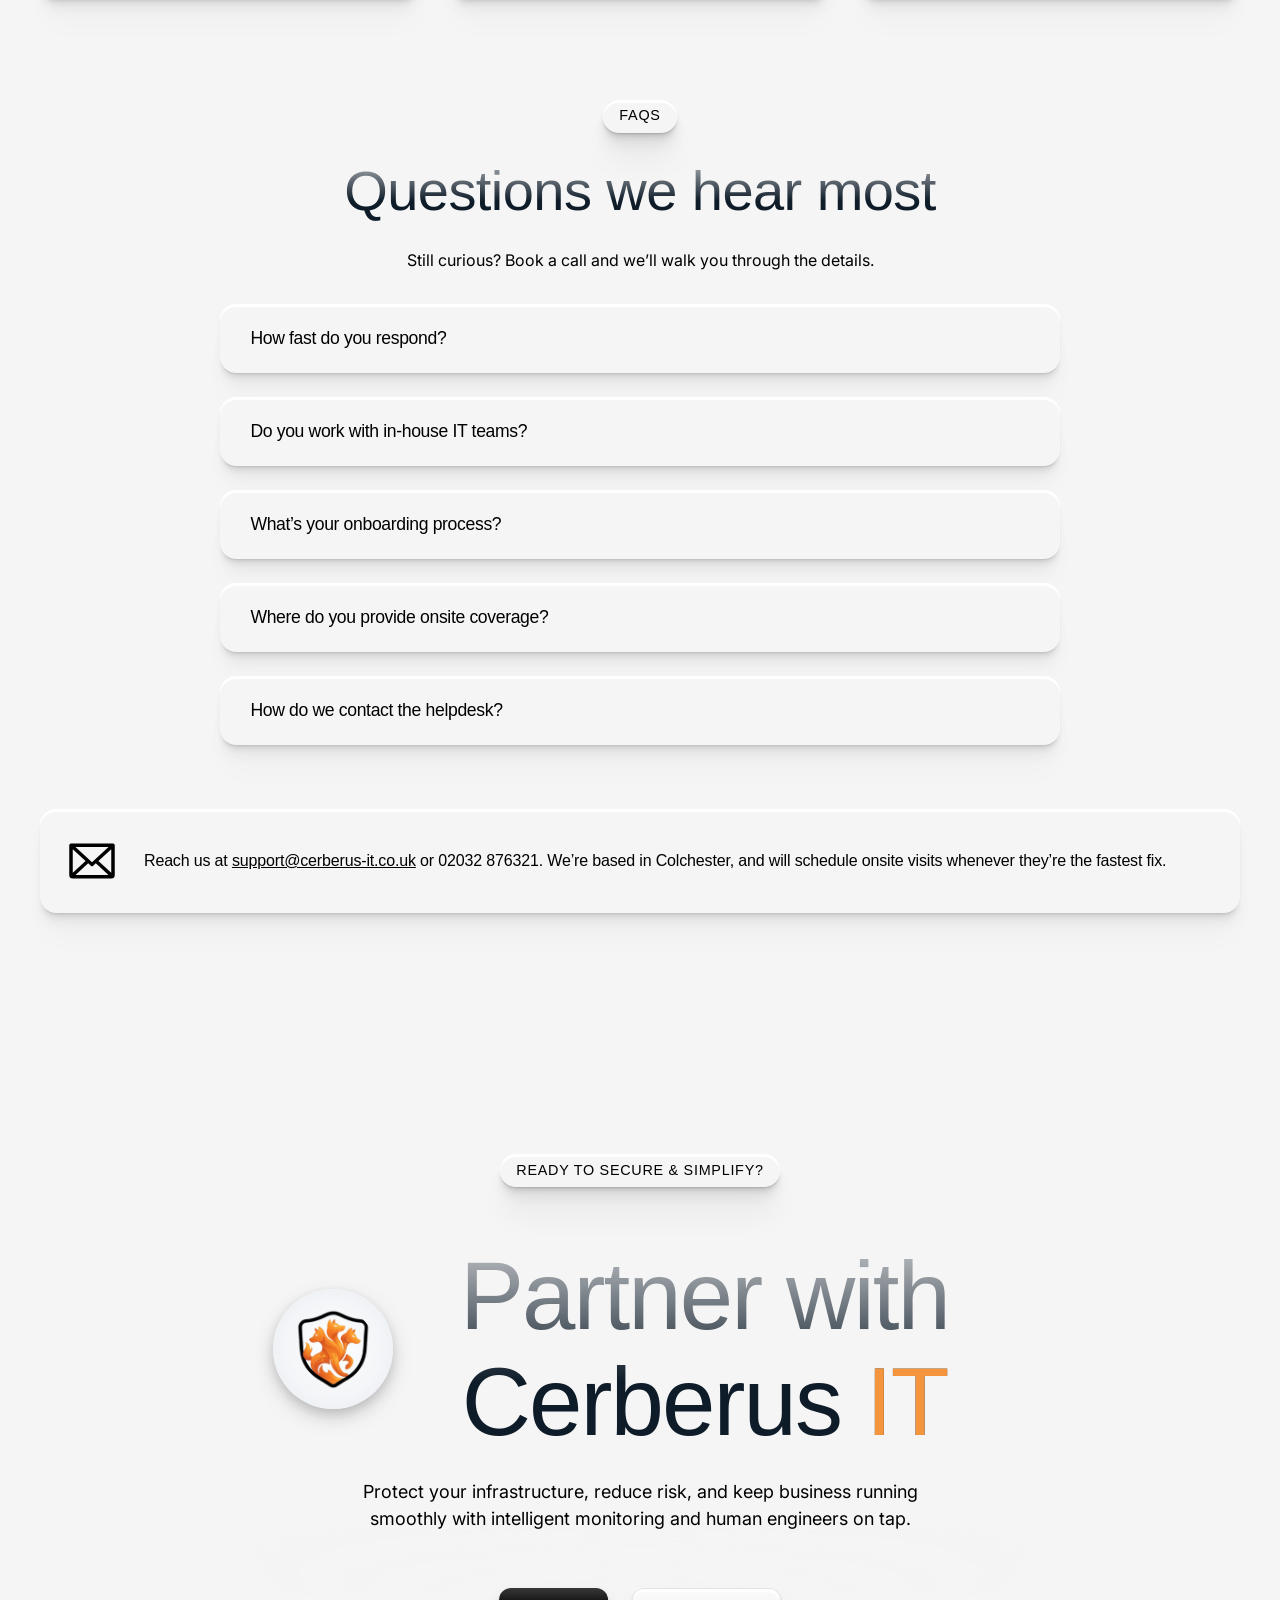
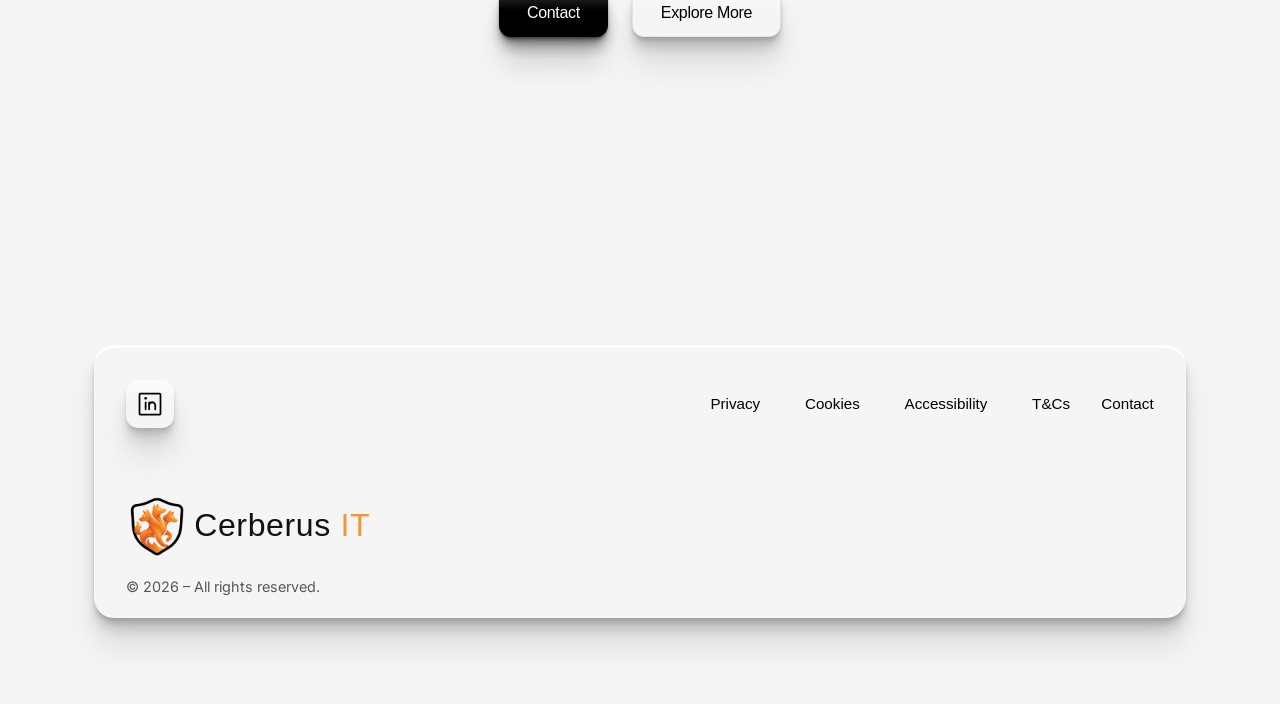
==== commit 1e416867: "Rename "Get started" buttons to "Contact" Generated with [Devin](https://devin.ai)  Co-Authored-By: " ====
--- a/index.html
+++ b/index.html
@@ -888,7 +888,7 @@
               <p class="pricing__description">
                 Secure cloud services, device onboarding, and a rapid helpdesk for early teams.
               </p>
-              <button class="button-secondary pricing__cta" type="button" data-open-contact>Get Started</button>
+              <button class="button-secondary pricing__cta" type="button" data-open-contact>Contact</button>
               <div class="pricing__divider" aria-hidden="true"></div>
             </div>
             <ul class="pricing__features">
@@ -910,7 +910,7 @@
               <p class="pricing__description">
                 Proactive monitoring, compliance tooling, and hybrid-working support as you add headcount.
               </p>
-              <button class="button-primary pricing__cta" type="button" data-open-contact>Get Started</button>
+              <button class="button-primary pricing__cta" type="button" data-open-contact>Contact</button>
               <div class="pricing__divider" aria-hidden="true"></div>
             </div>
             <ul class="pricing__features">
@@ -932,7 +932,7 @@
               <p class="pricing__description">
                 Infrastructure, compliance, onsite response, and executive reporting handled end to end.
               </p>
-              <button class="button-secondary pricing__cta" type="button" data-open-contact>Get Started</button>
+              <button class="button-secondary pricing__cta" type="button" data-open-contact>Contact</button>
               <div class="pricing__divider" aria-hidden="true"></div>
             </div>
             <ul class="pricing__features">
@@ -1163,7 +1163,7 @@
             engineers on tap.
           </p>
           <div class="hero__actions">
-            <button class="button-primary" type="button" data-open-contact>Get started</button>
+            <button class="button-primary" type="button" data-open-contact>Contact</button>
             <a class="button-secondary" href="#services">Explore More</a>
           </div>
         </div>
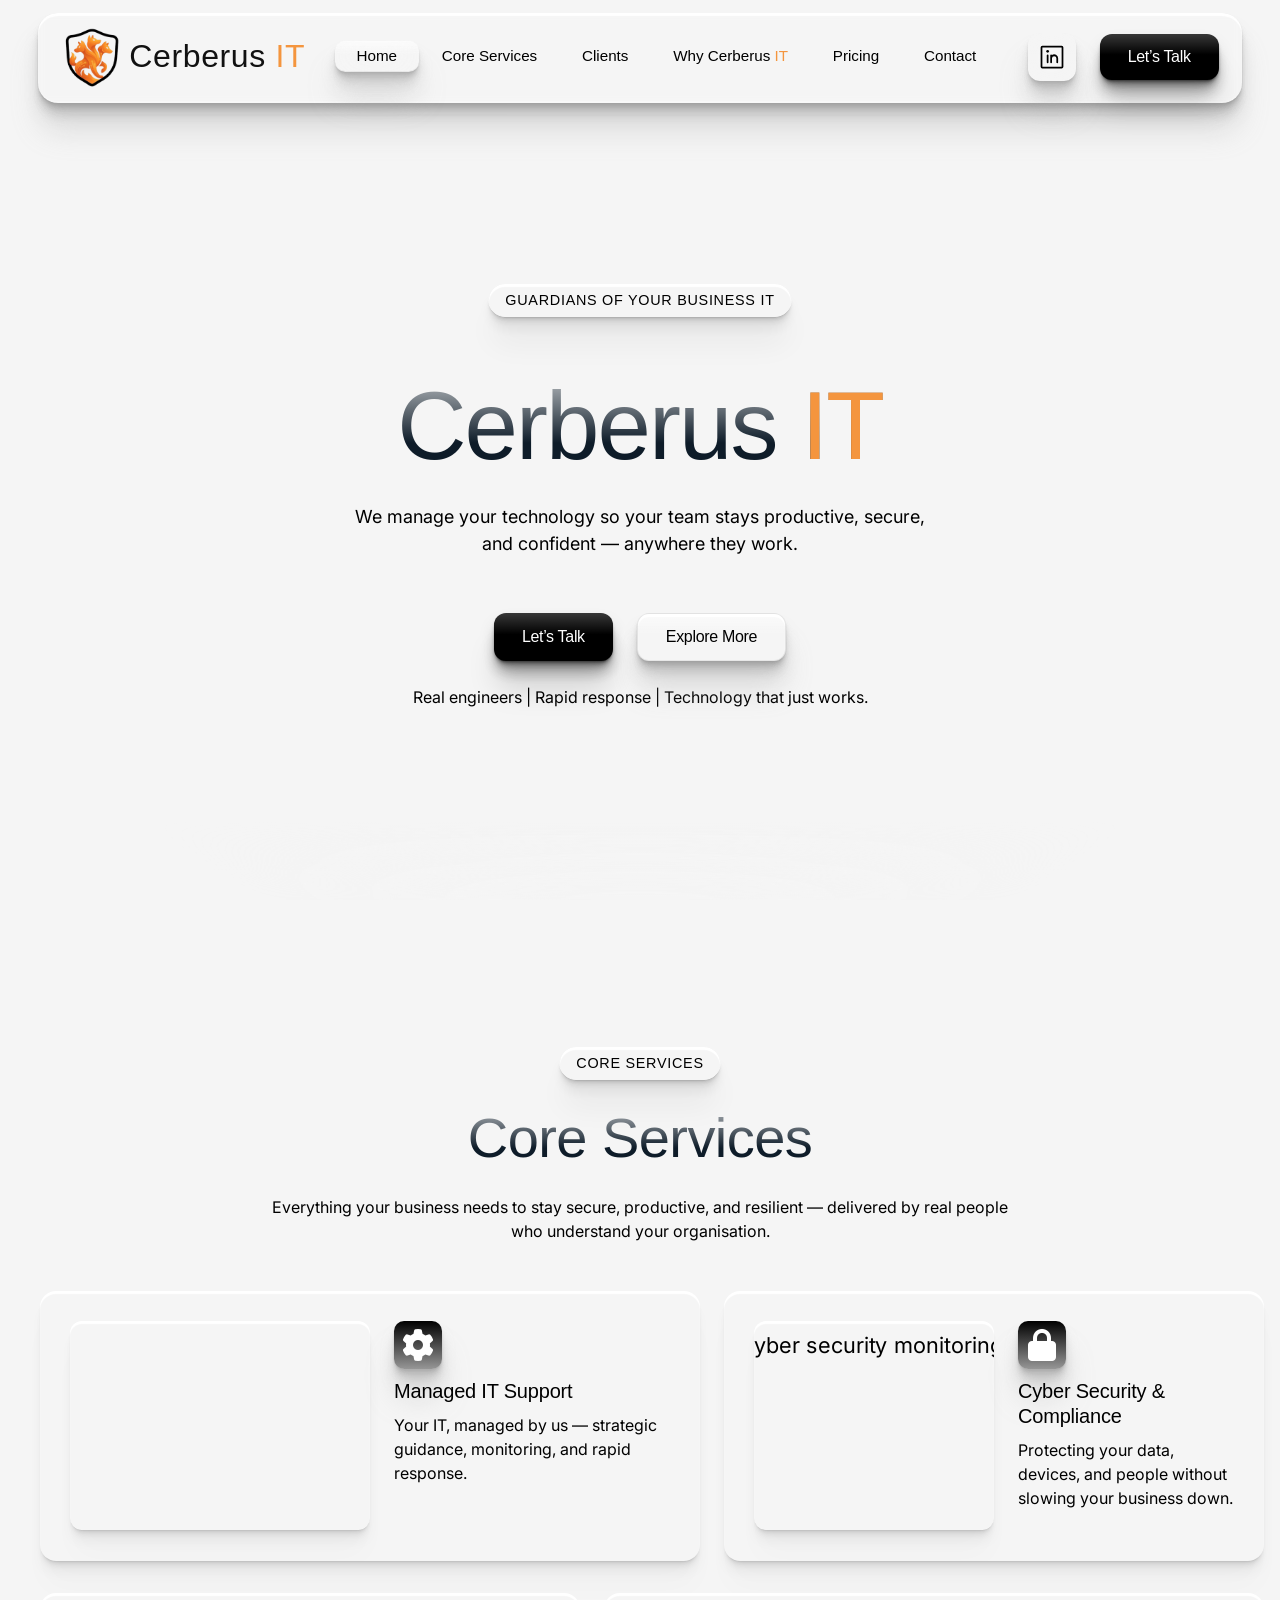
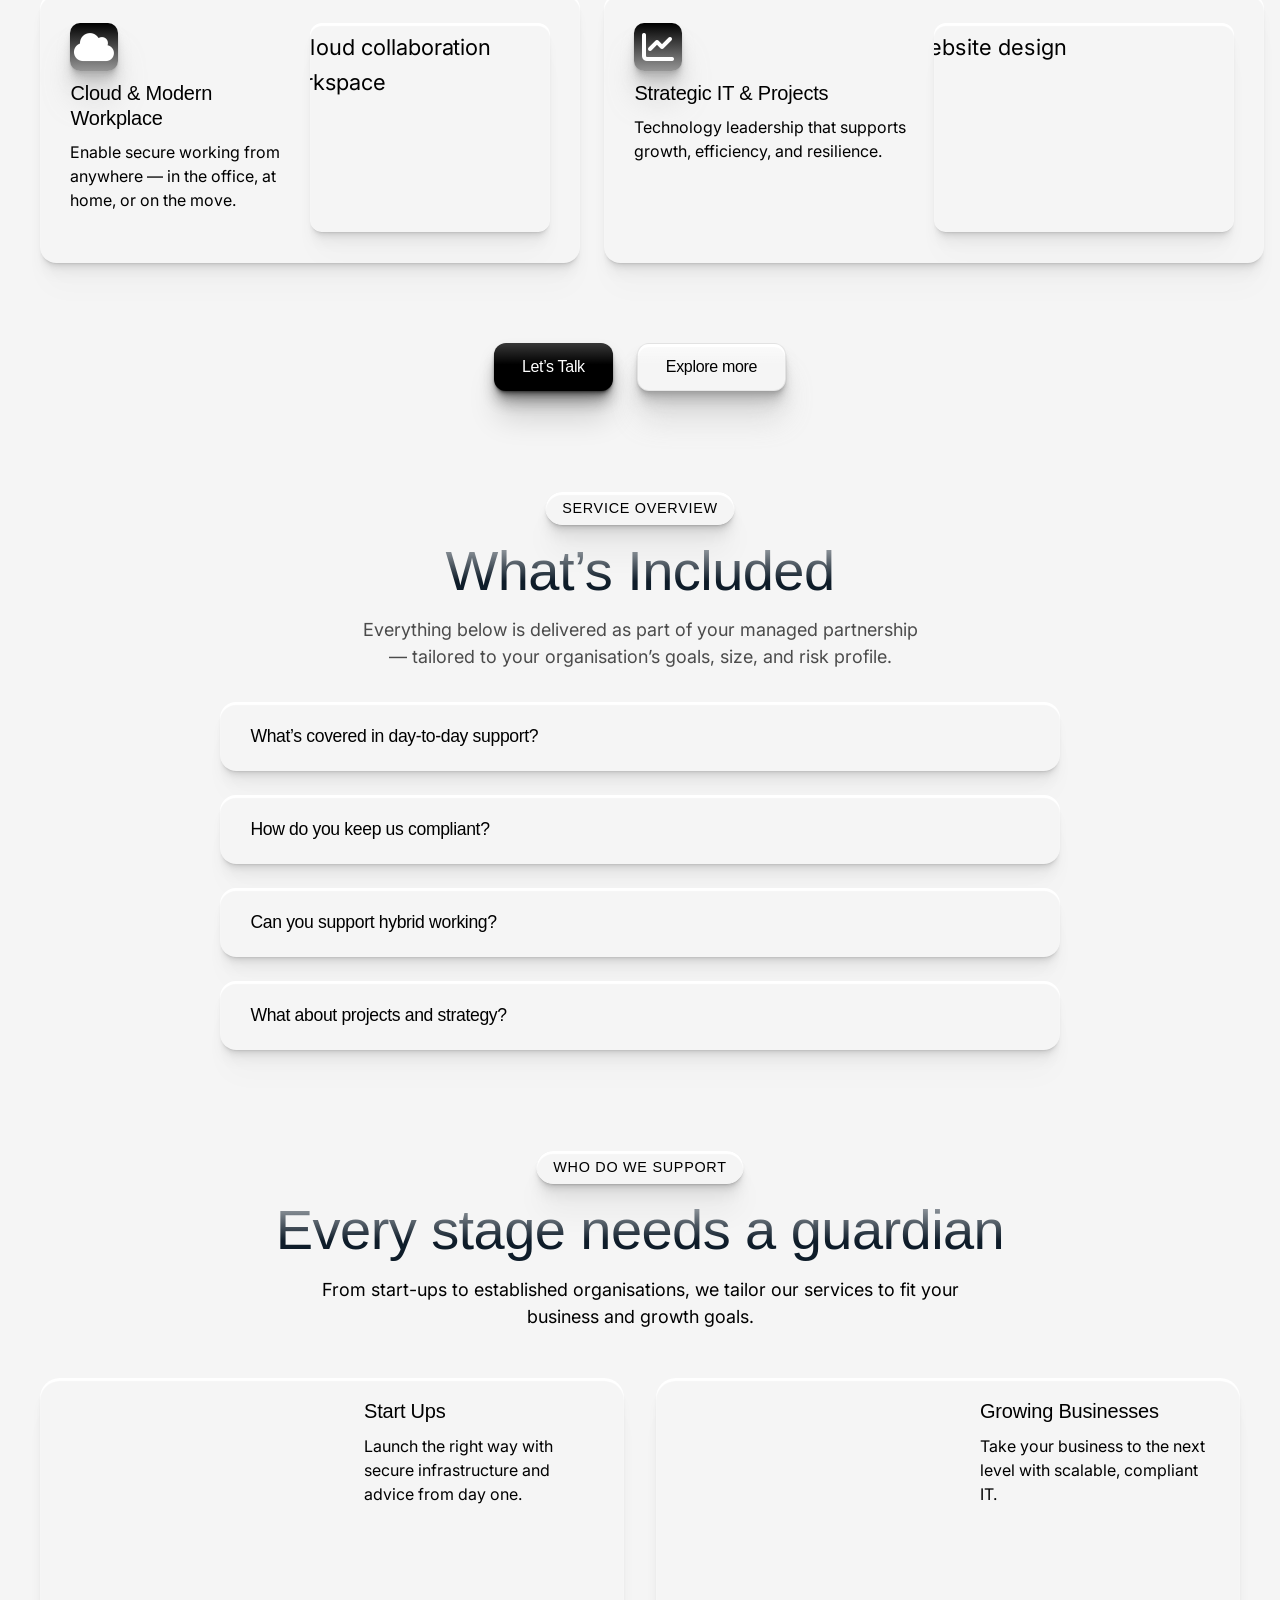
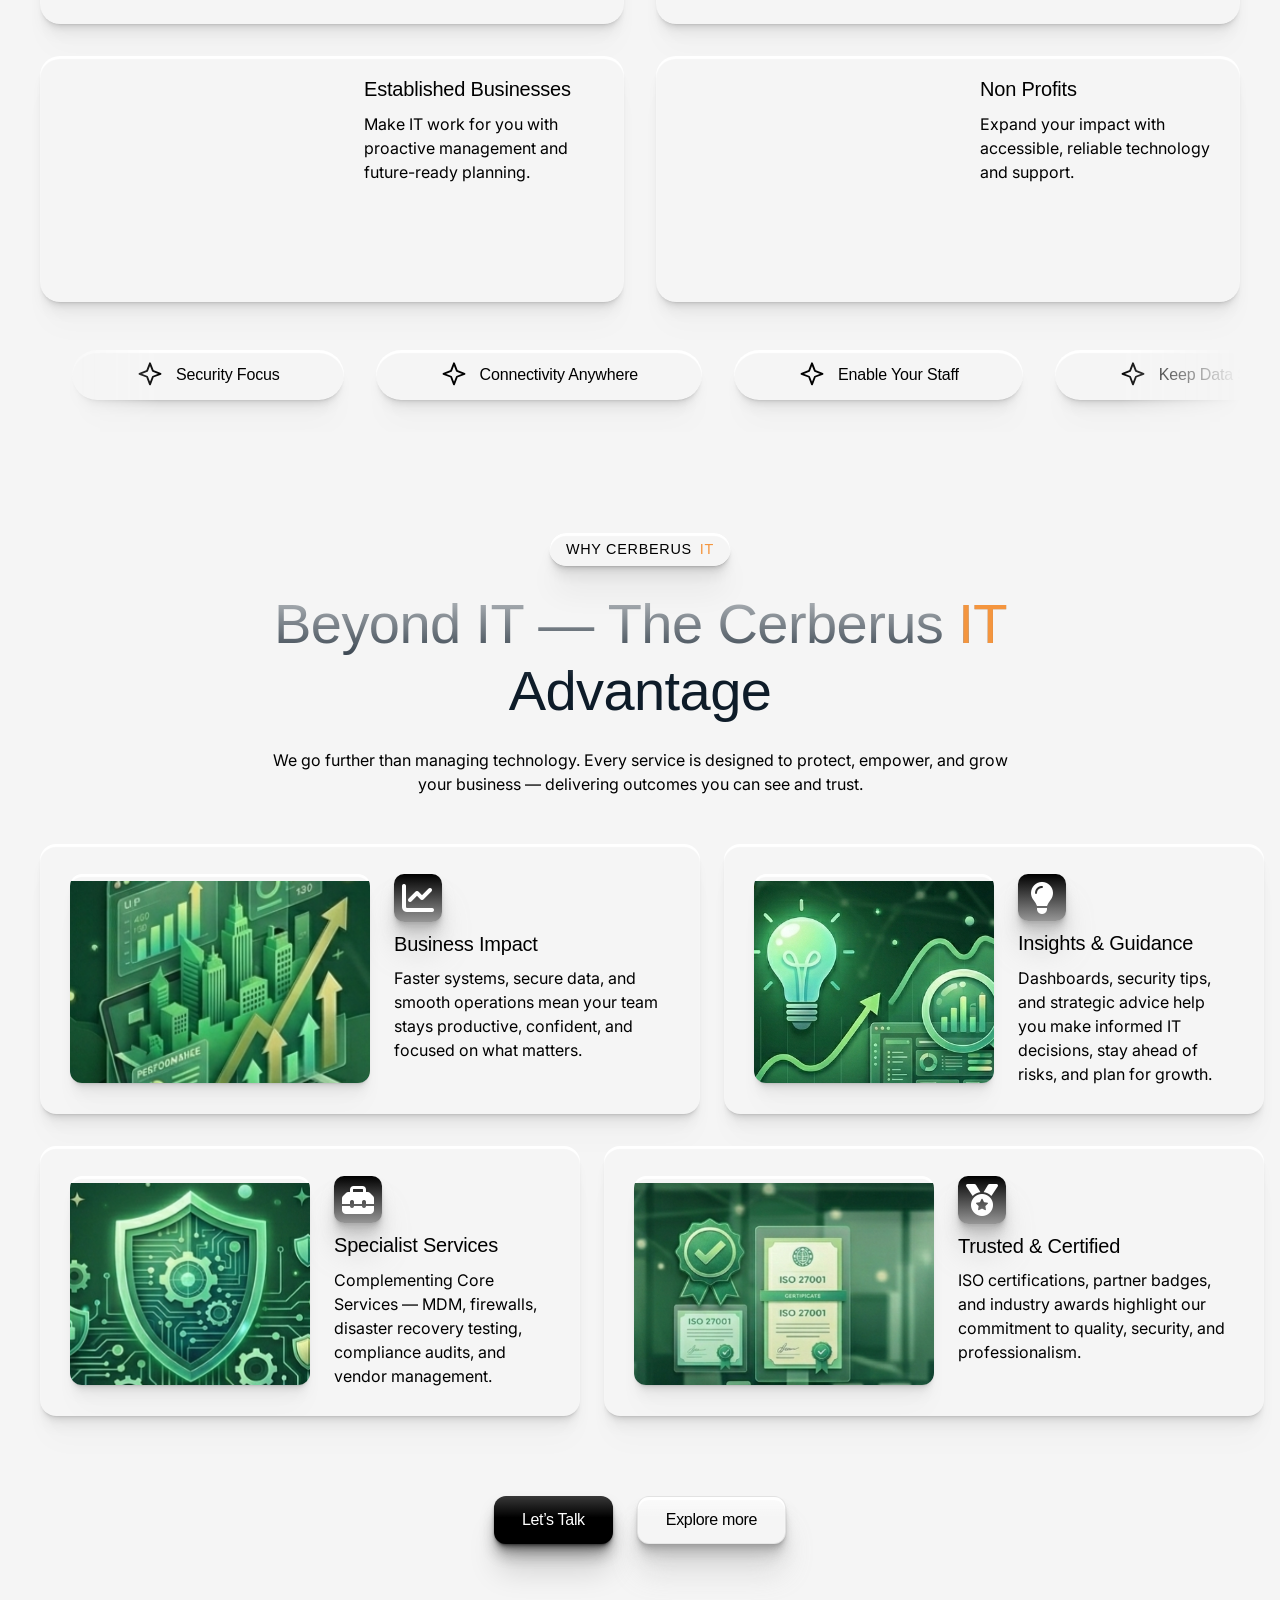
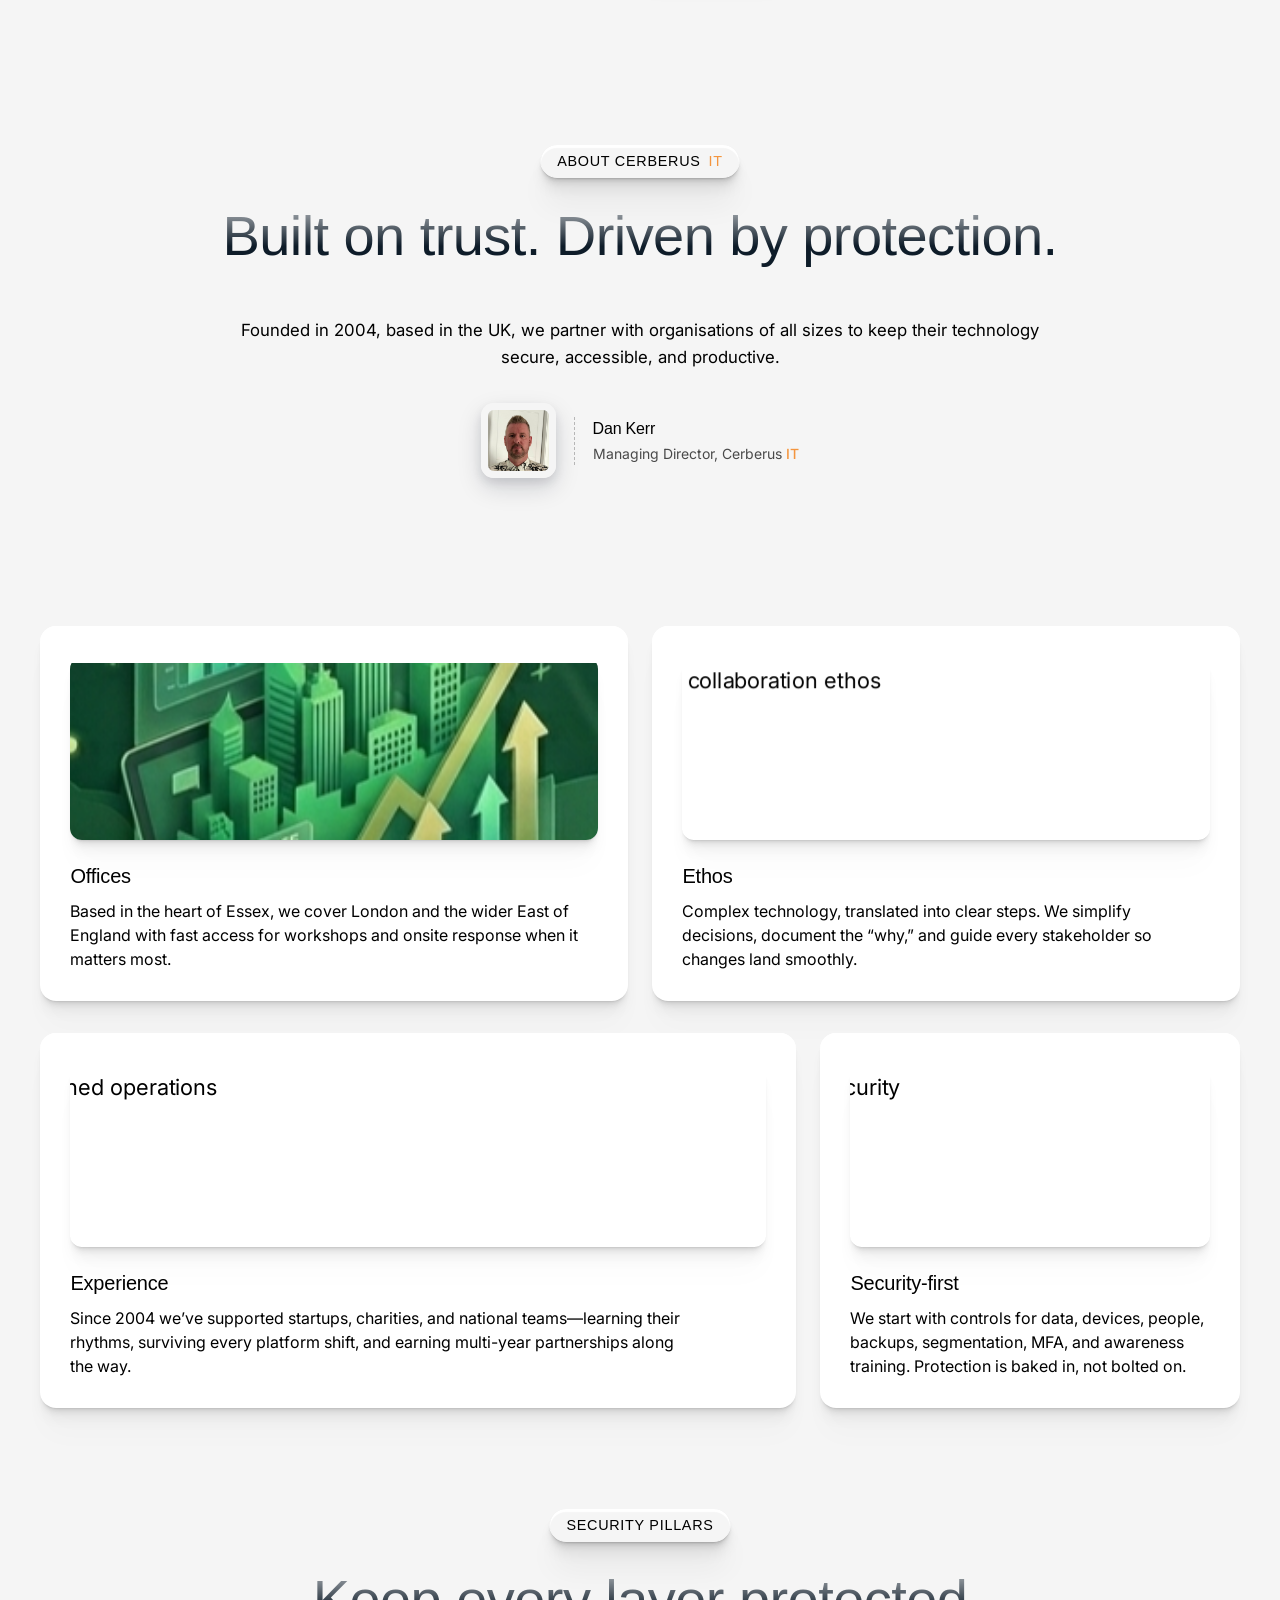
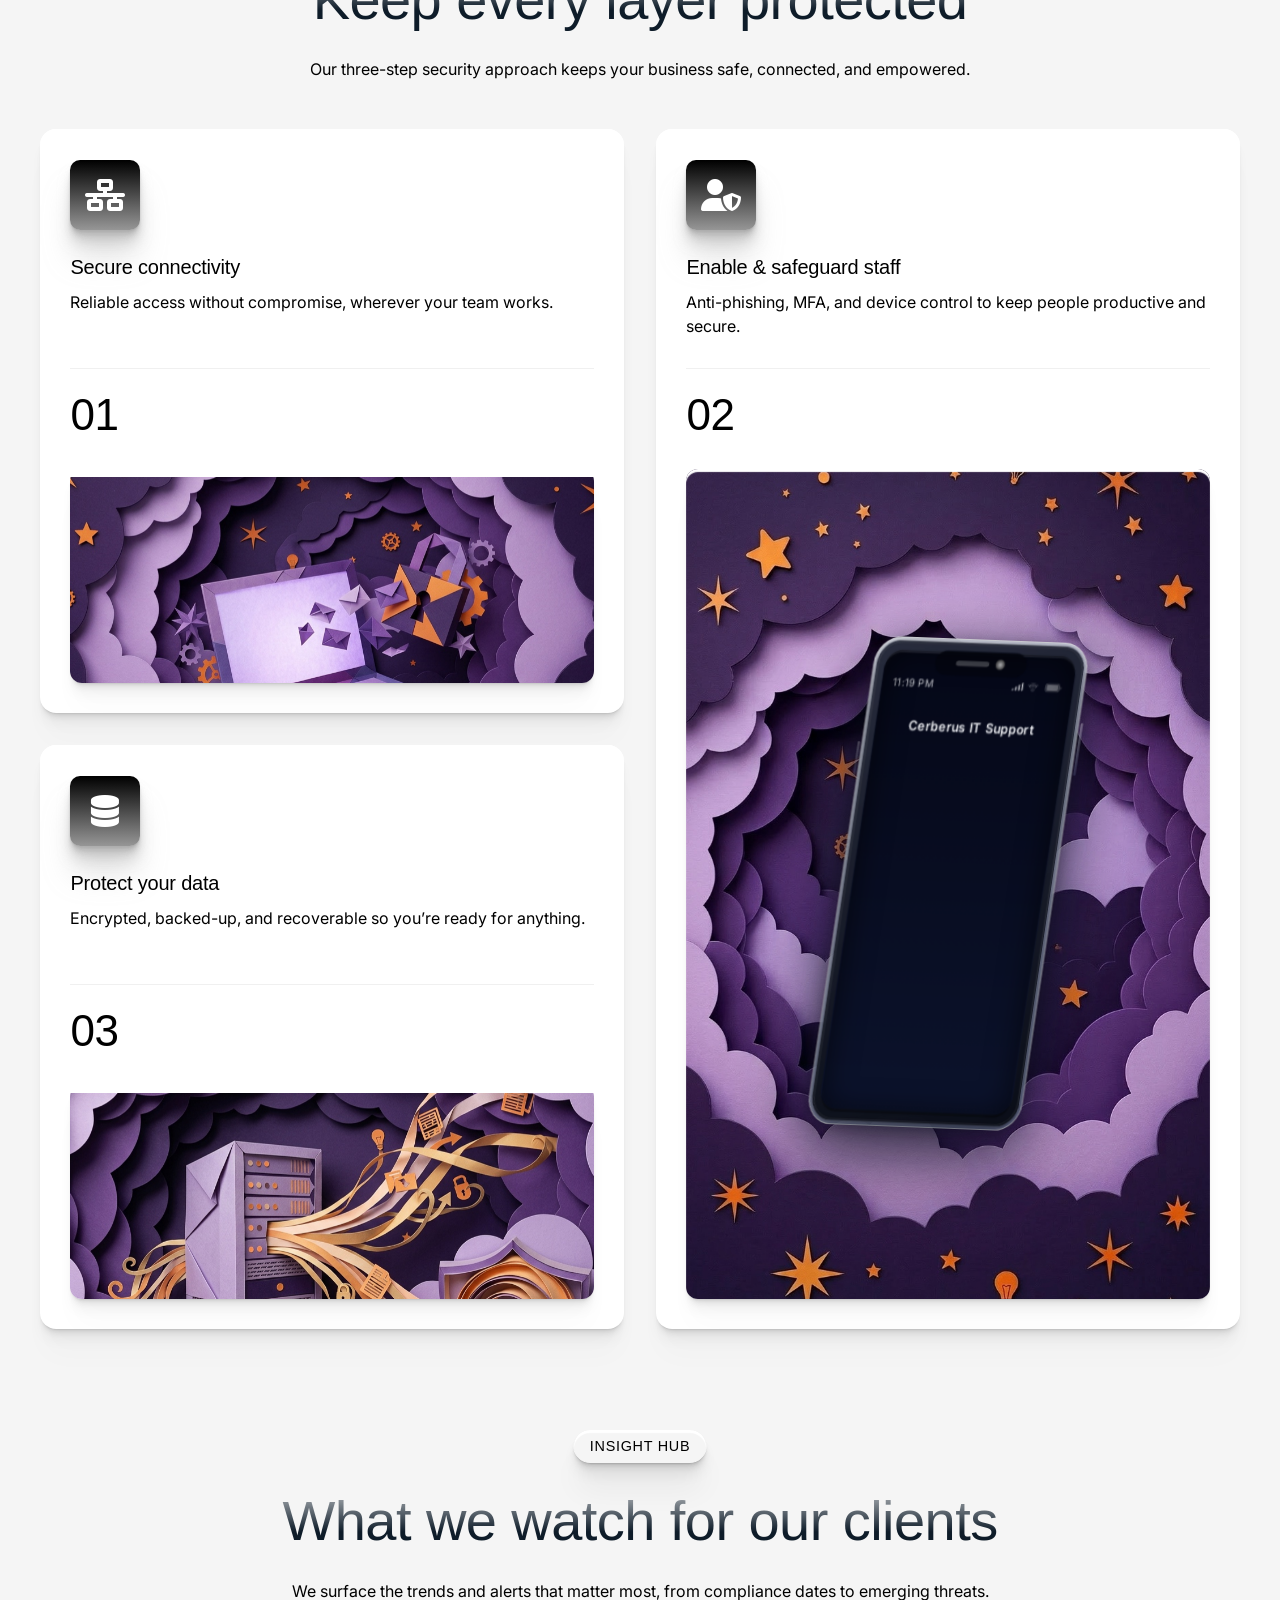
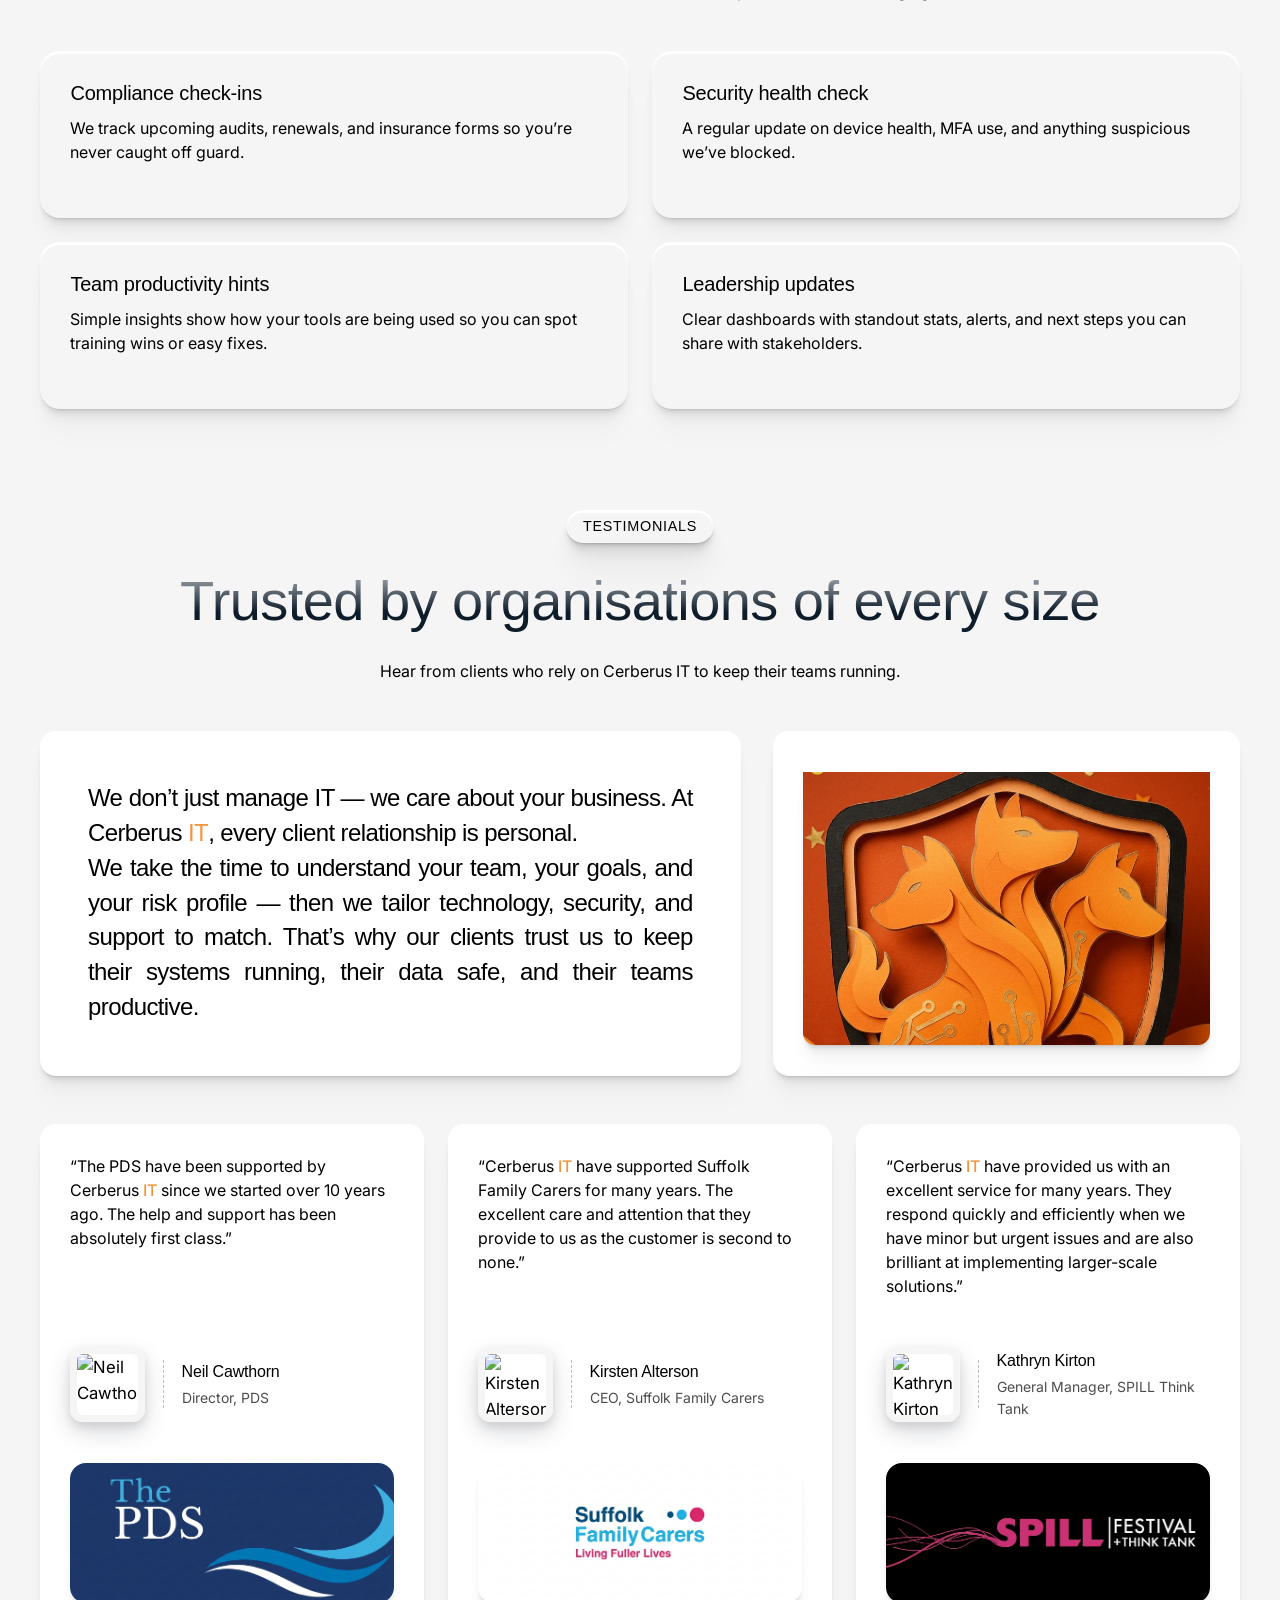
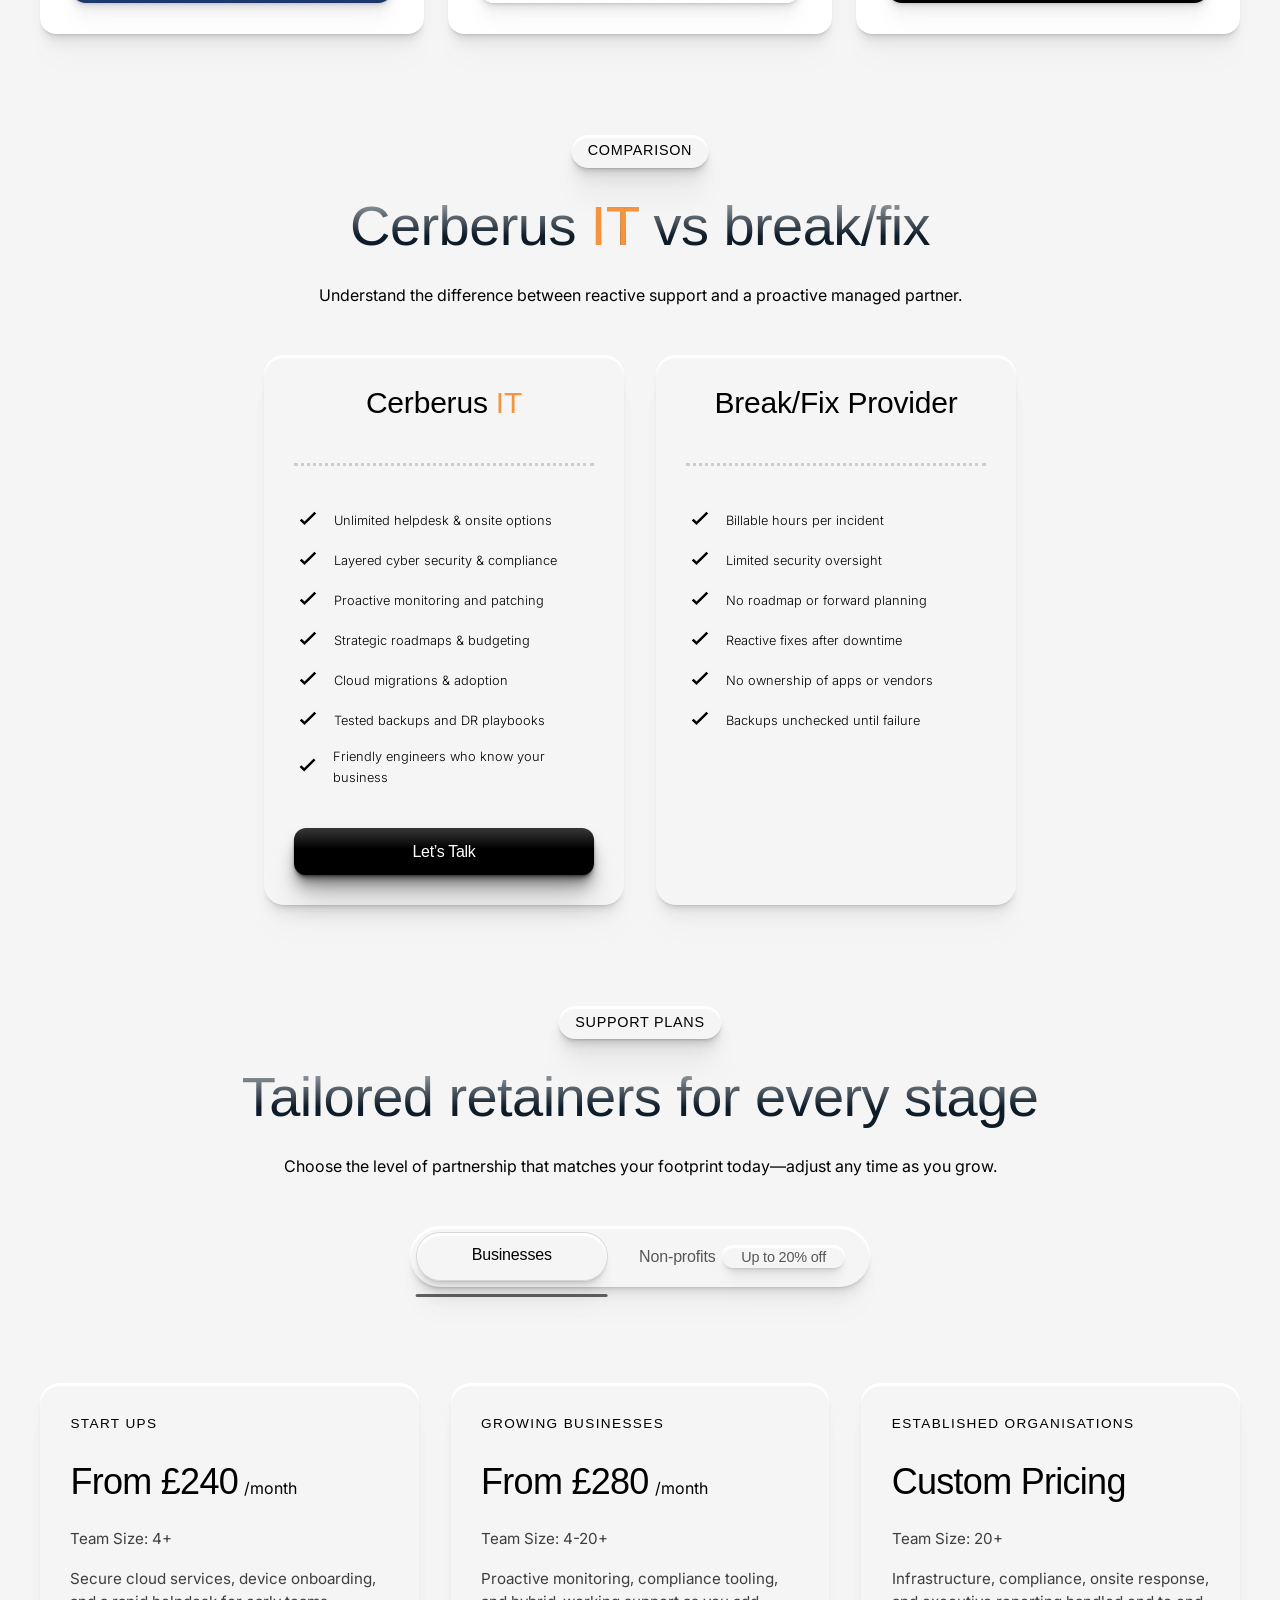
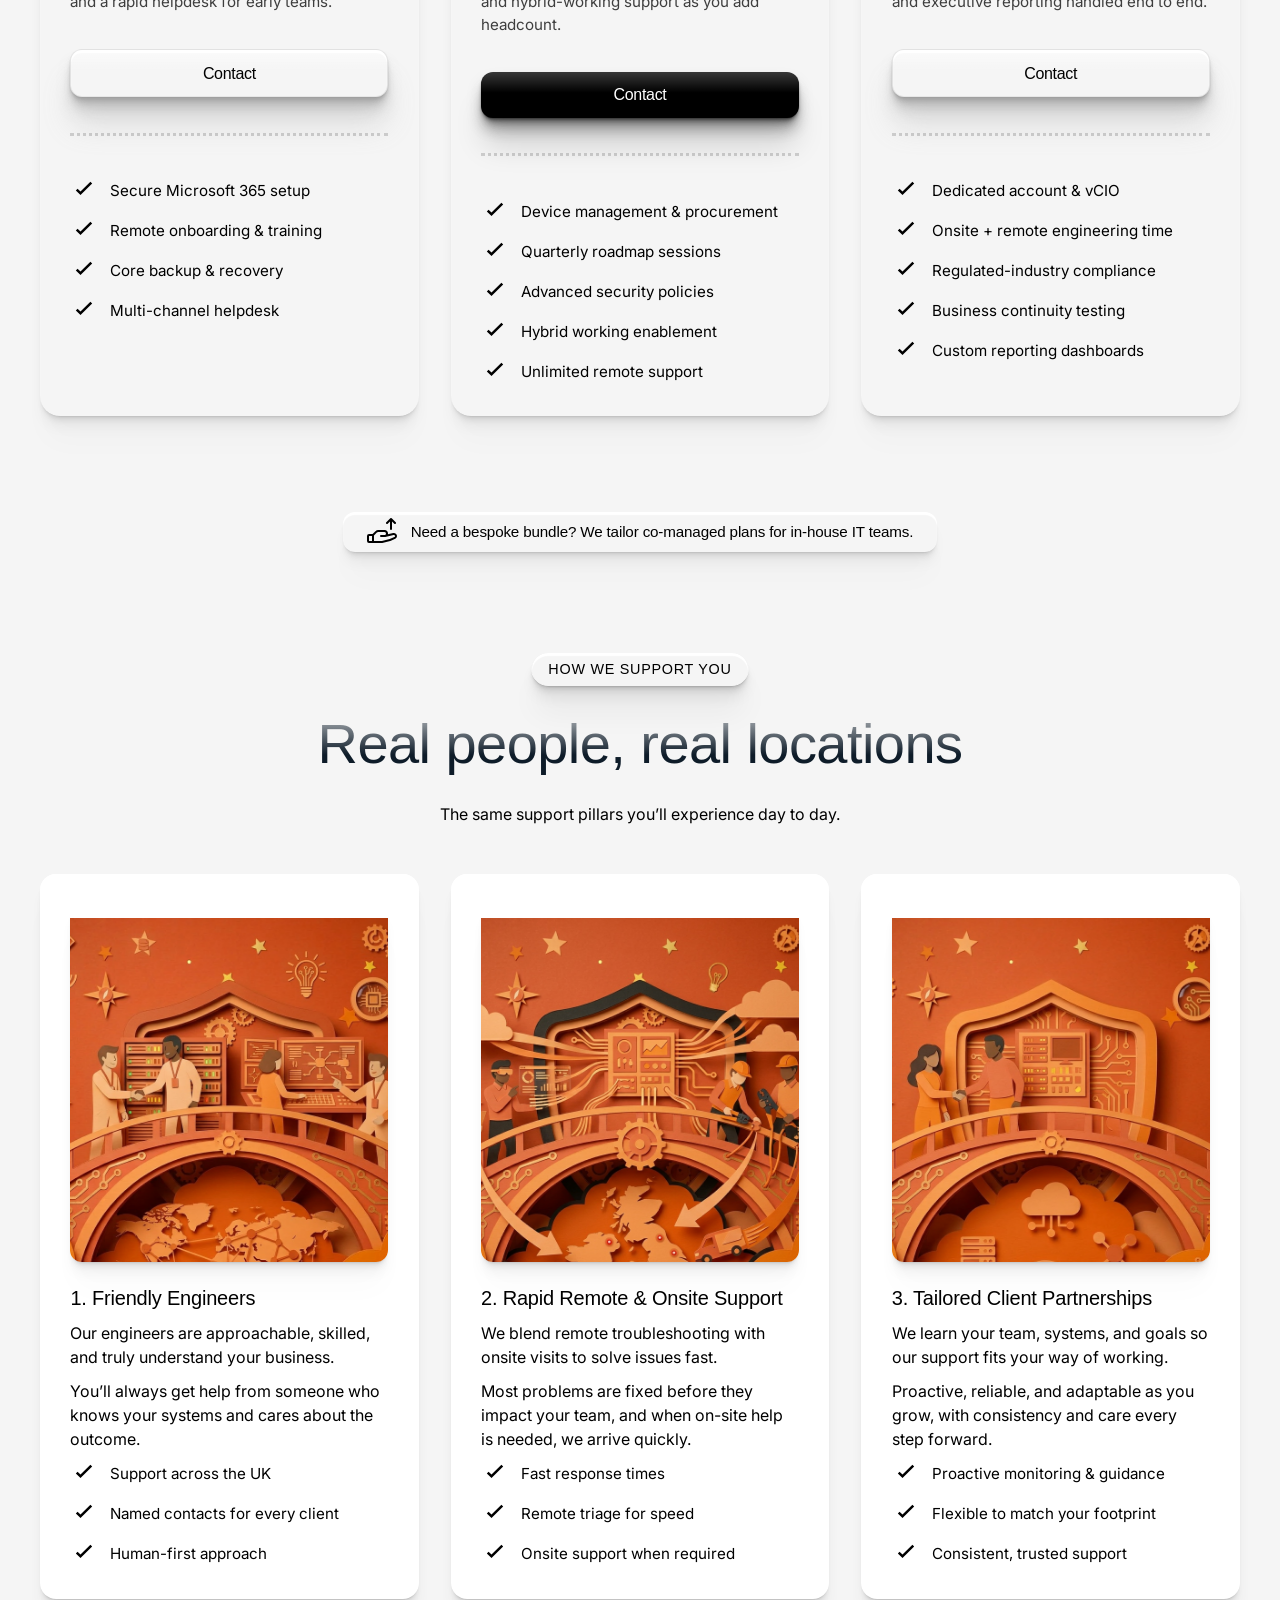
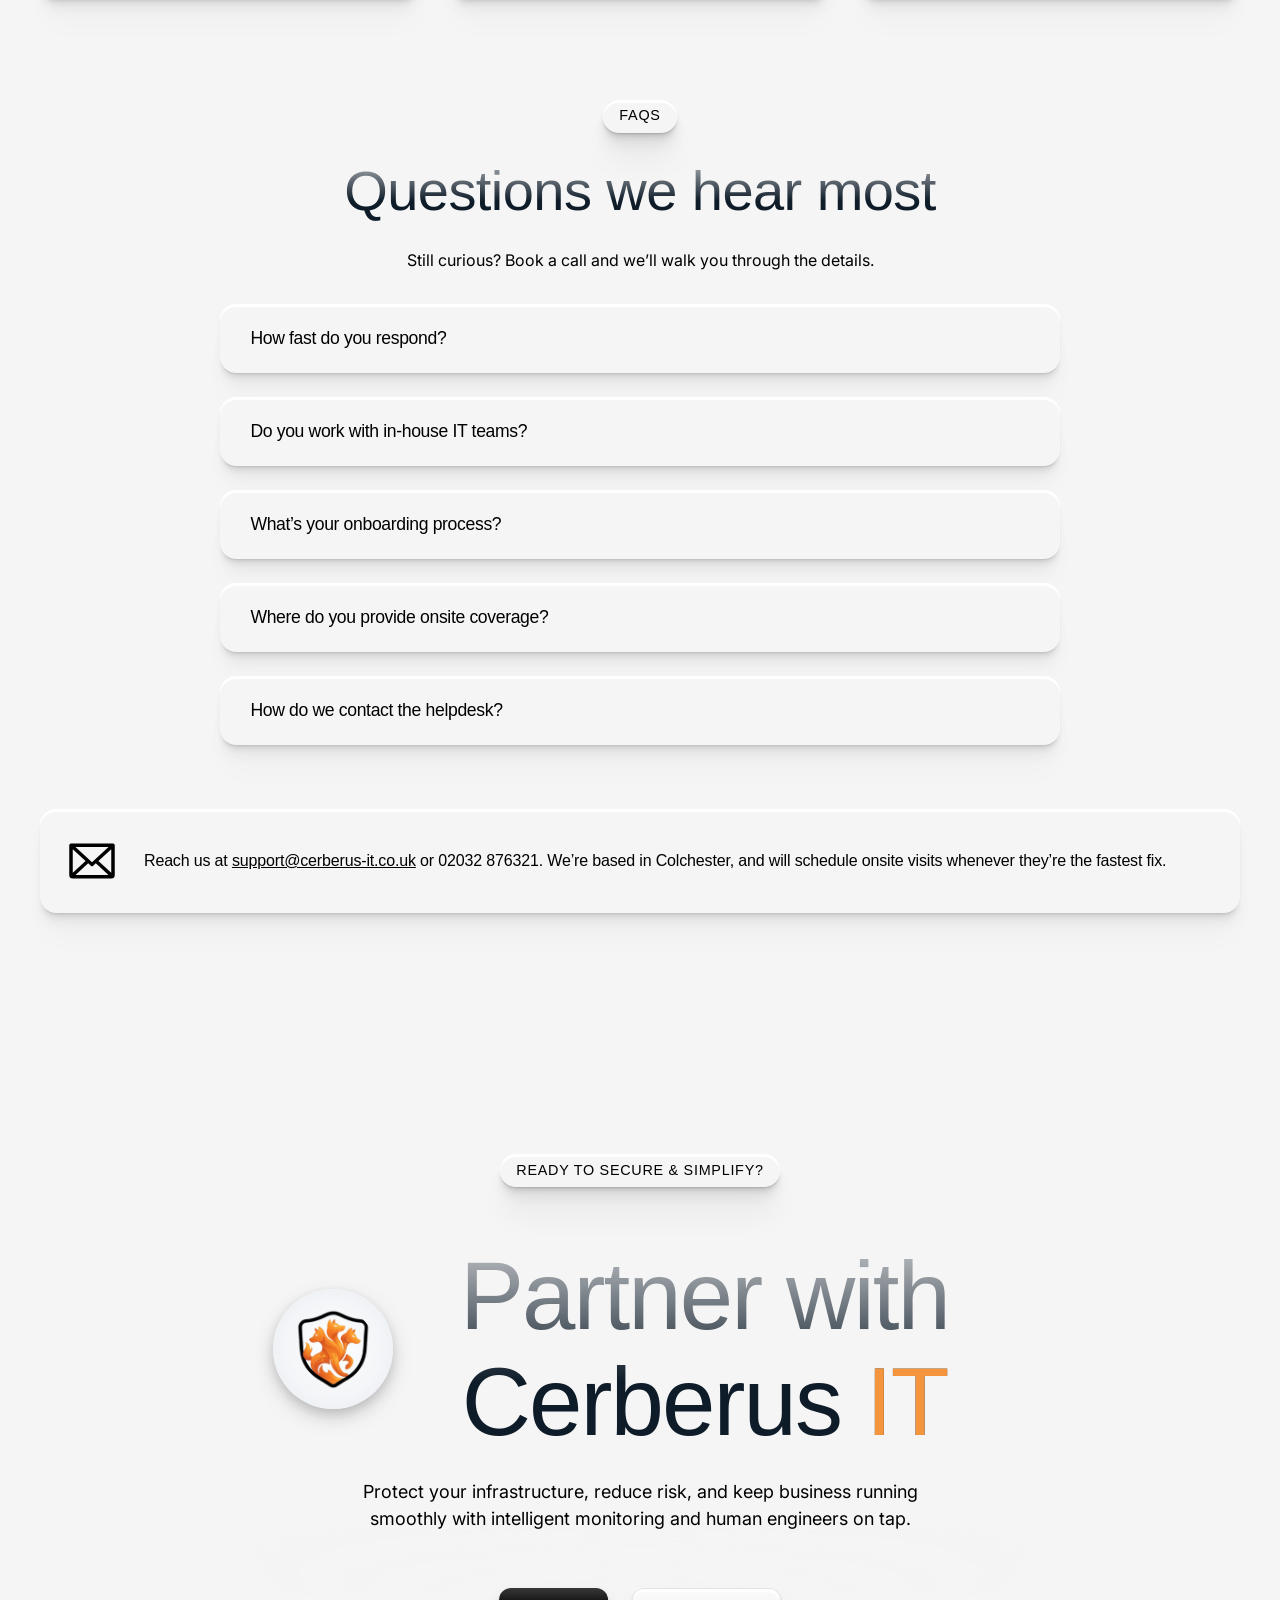
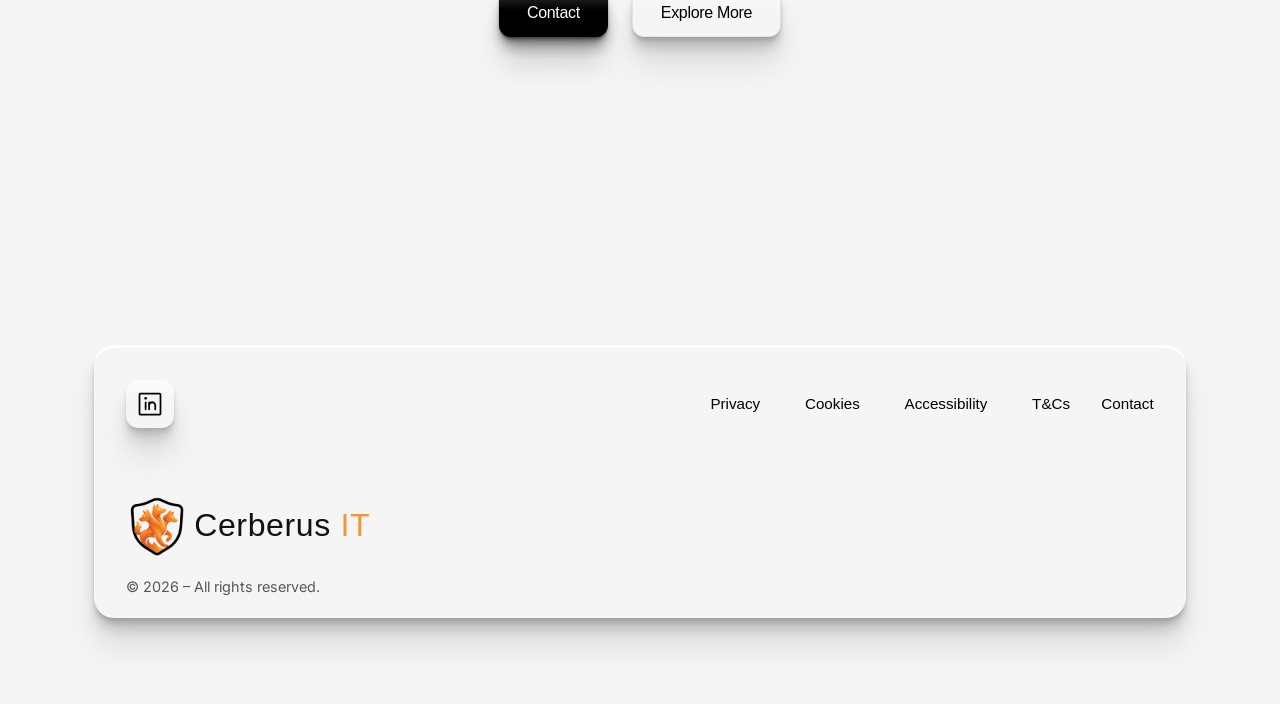
==== commit 44ae56f0: "Add Privacy, Cookies, Accessibility, and T&Cs pages - Create privacy.html, cookies.html, accessibili" ====
--- a/index.html
+++ b/index.html
@@ -1181,10 +1181,10 @@
         </div>
         <nav class="site-nav site-nav--footer" aria-label="Footer">
           <ul>
-            <li><a href="#privacy">Privacy</a></li>
-            <li><a href="#cookies">Cookies</a></li>
-            <li><a href="#accessibility">Accessibility</a></li>
-            <li><a href="#terms">T&amp;Cs</a></li>
+            <li><a href="privacy.html">Privacy</a></li>
+            <li><a href="cookies.html">Cookies</a></li>
+            <li><a href="accessibility.html">Accessibility</a></li>
+            <li><a href="terms.html">T&amp;Cs</a></li>
             <li><button class="site-footer__link" type="button" data-open-contact>Contact</button></li>
           </ul>
         </nav>
--- a/styles.css
+++ b/styles.css
@@ -3401,3 +3401,106 @@
     gap: var(--space-lg);
   }
 }
+
+/* Legal pages (Privacy, Cookies, Accessibility, T&Cs) */
+.legal-back {
+  display: inline-block;
+  margin: var(--space-md) 0 0 var(--page-padding);
+  font-size: 0.95rem;
+  color: inherit;
+  text-decoration: none;
+}
+
+.legal-back:hover {
+  text-decoration: underline;
+}
+
+.legal {
+  max-width: 760px;
+  margin: 0 auto;
+  padding: var(--space-lg) var(--page-padding) var(--space-xxl);
+}
+
+.legal__header {
+  display: flex;
+  flex-direction: column;
+  gap: var(--space-sm);
+  margin-bottom: var(--space-xl);
+  text-align: left;
+}
+
+.legal__header .site-logo {
+  margin-bottom: var(--space-sm);
+}
+
+.legal__header h1 {
+  font-family: var(--font-heading);
+  font-size: clamp(1.75rem, 4vw, 2.5rem);
+  margin: 0;
+}
+
+.legal__updated {
+  margin: 0;
+  font-size: 0.9rem;
+  color: rgba(0, 0, 0, 0.6);
+}
+
+.legal__section {
+  margin-bottom: var(--space-lg);
+}
+
+.legal__section h2 {
+  font-family: var(--font-heading);
+  font-size: 1.25rem;
+  margin: 0 0 var(--space-sm);
+}
+
+.legal__section p,
+.legal__section ul {
+  font-size: 1rem;
+  line-height: 1.65;
+  color: #1f2937;
+}
+
+.legal__section ul {
+  padding-left: 1.25rem;
+}
+
+.legal__section li {
+  margin-bottom: 0.5rem;
+}
+
+.legal__section a {
+  color: inherit;
+  text-decoration: underline;
+}
+
+.legal__table {
+  width: 100%;
+  border-collapse: collapse;
+  margin-top: var(--space-sm);
+  font-size: 0.95rem;
+}
+
+.legal__table th,
+.legal__table td {
+  text-align: left;
+  padding: var(--space-xs) var(--space-sm);
+  border-bottom: 1px solid var(--card-border);
+}
+
+.legal__table th {
+  font-weight: 600;
+  background: rgba(0, 0, 0, 0.03);
+}
+
+@media (max-width: 600px) {
+  .legal__table {
+    font-size: 0.85rem;
+  }
+
+  .legal__table th,
+  .legal__table td {
+    padding: var(--space-xs);
+  }
+}
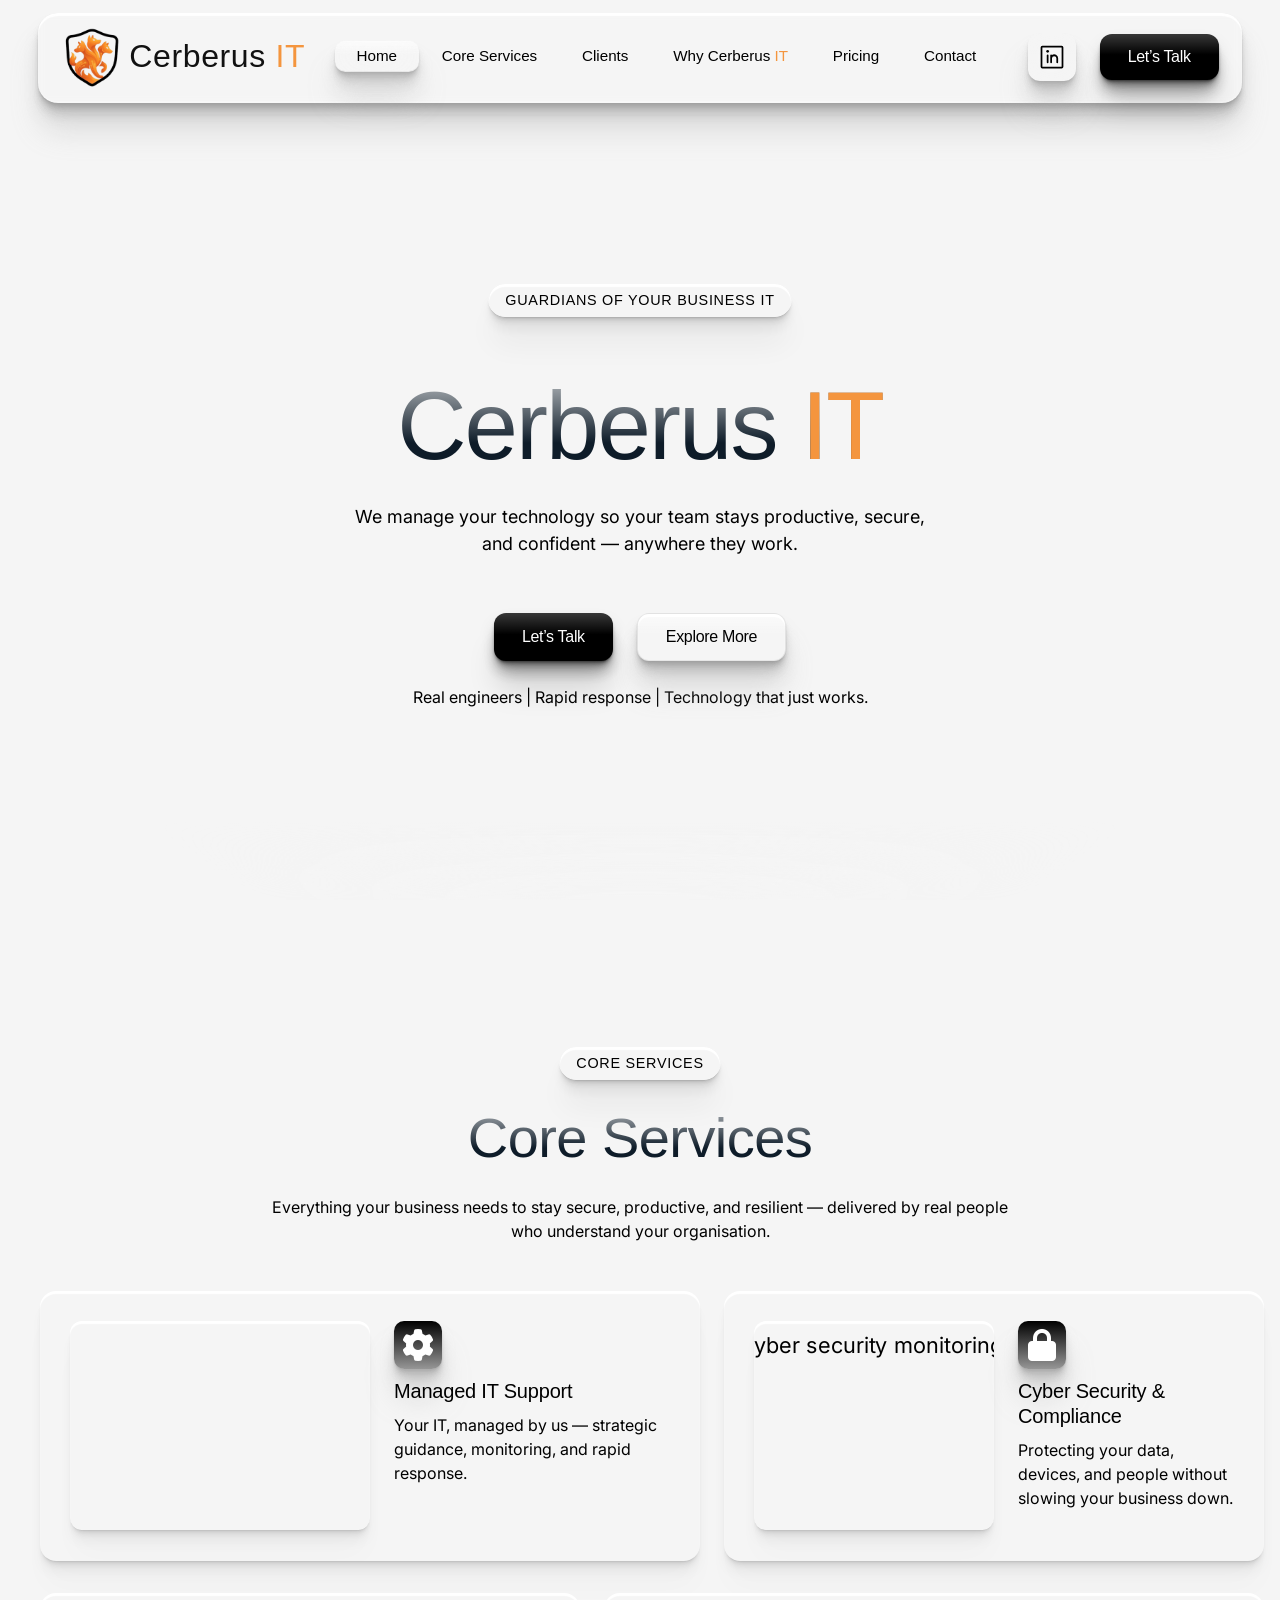
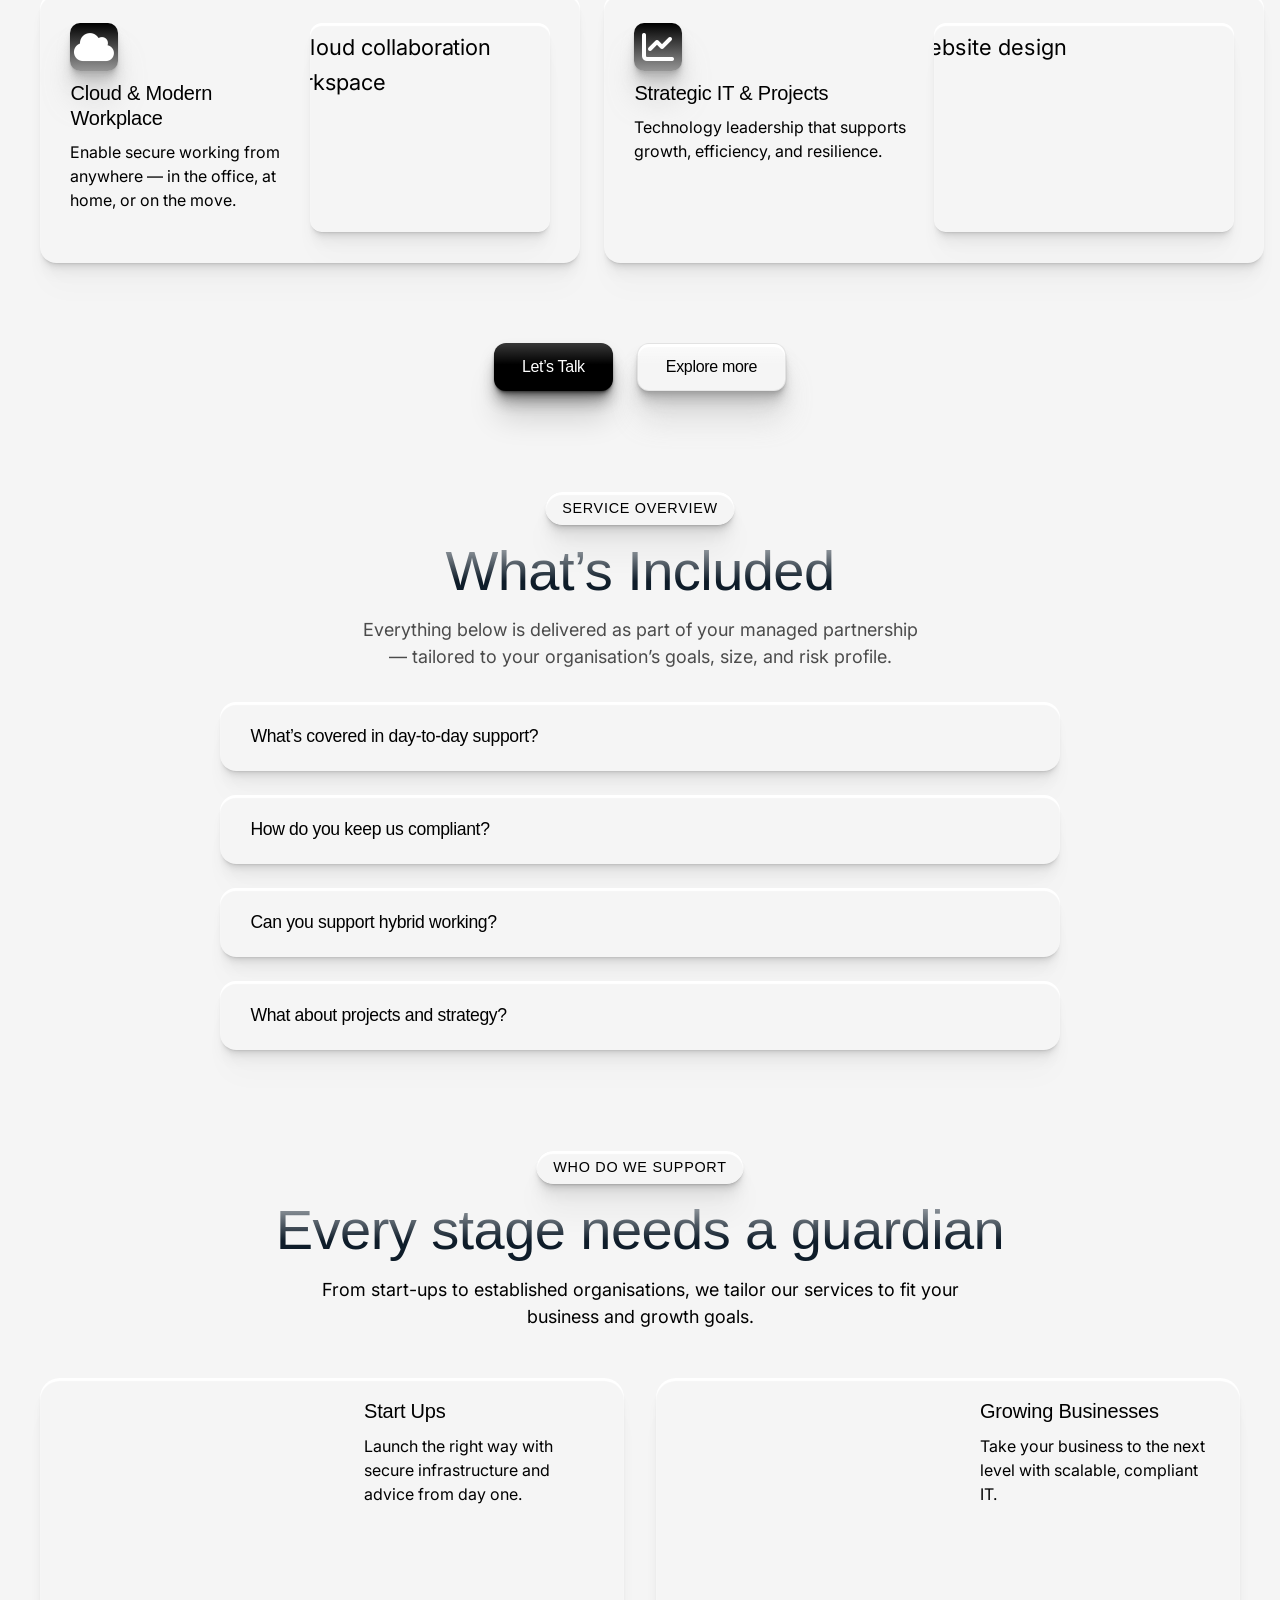
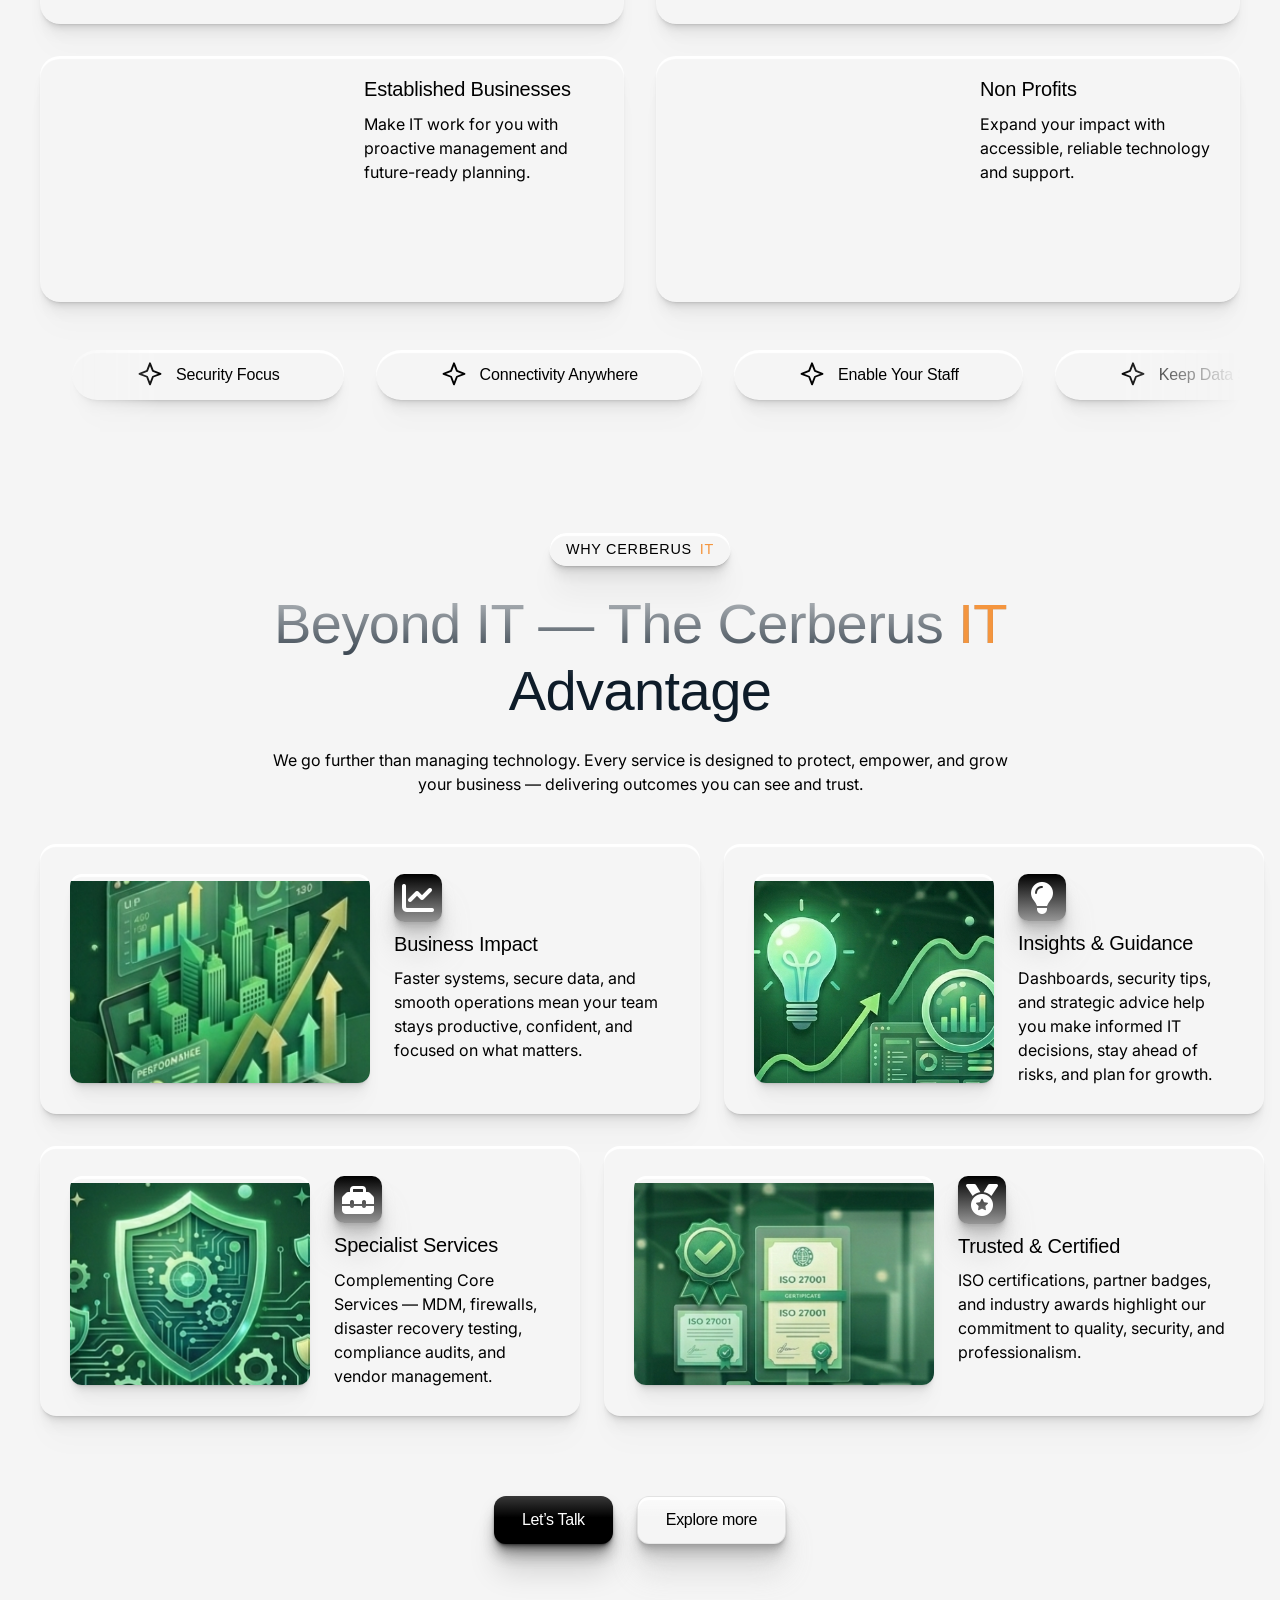
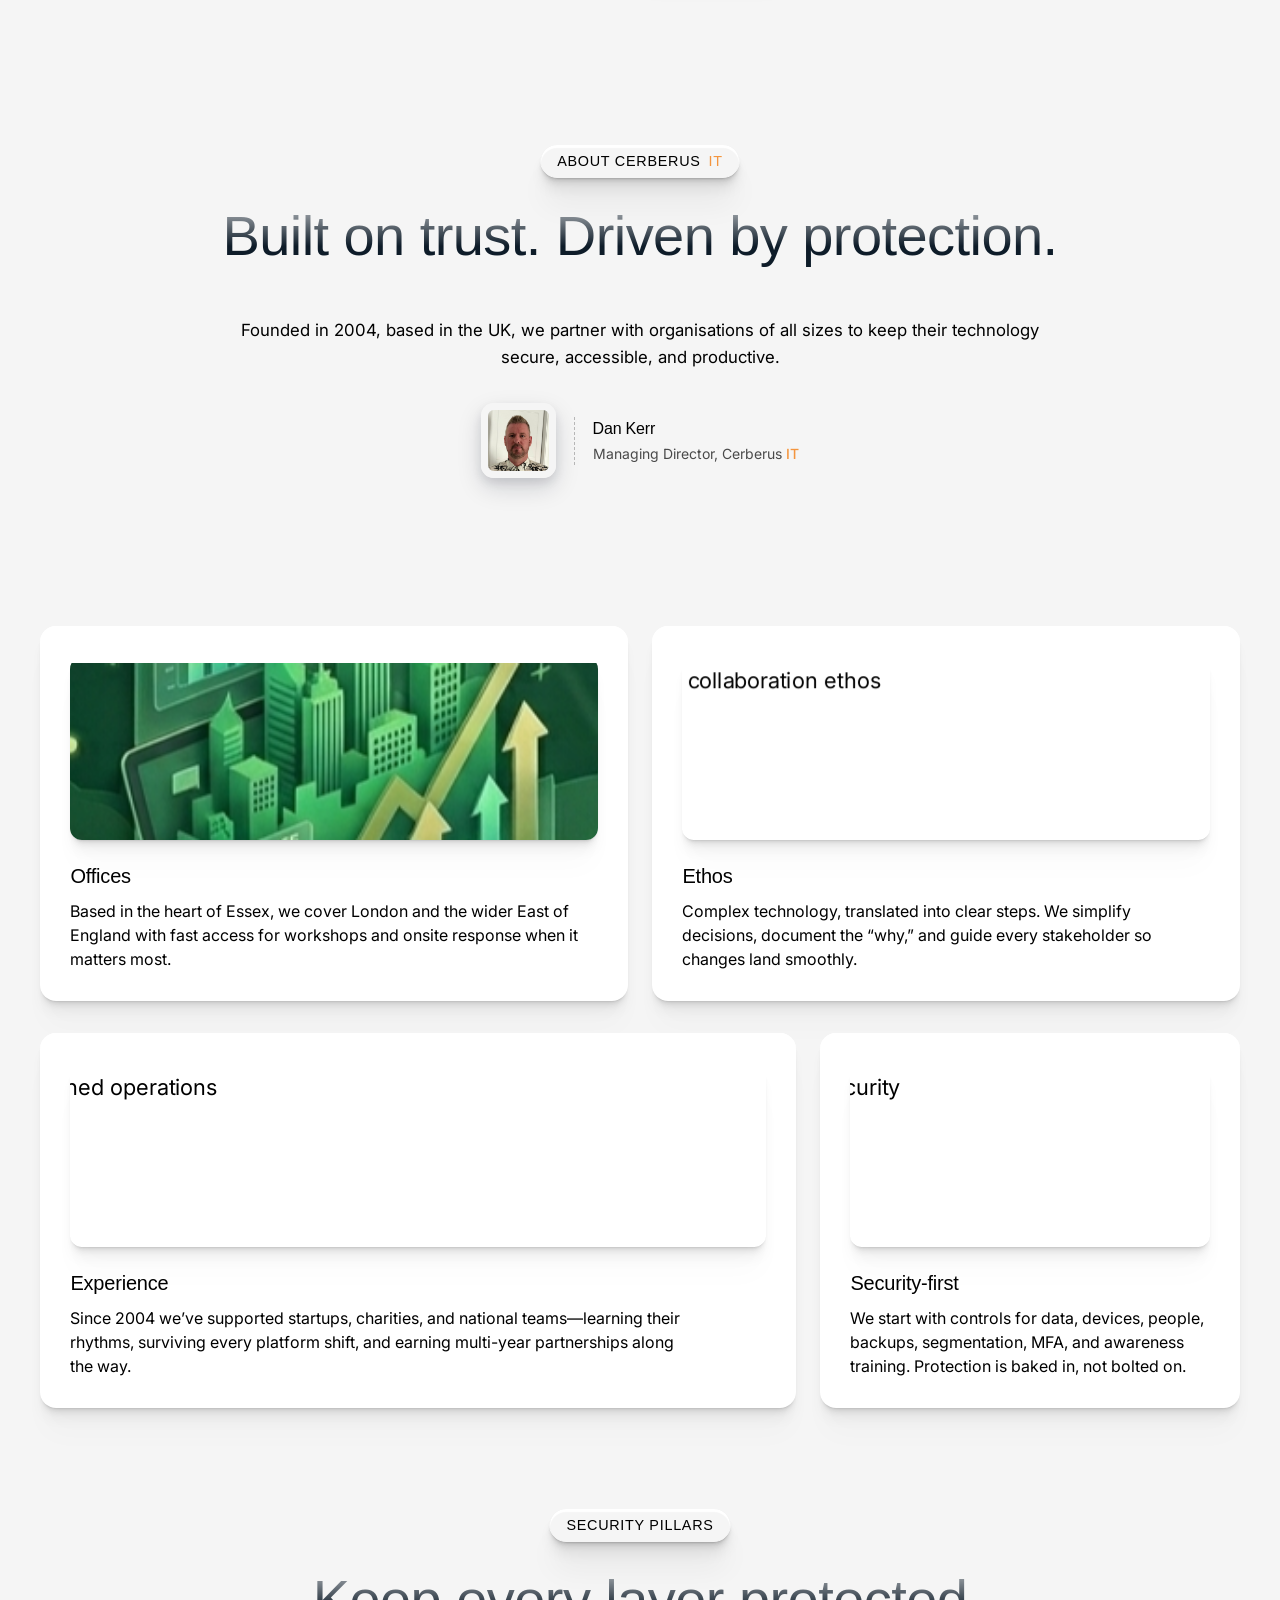
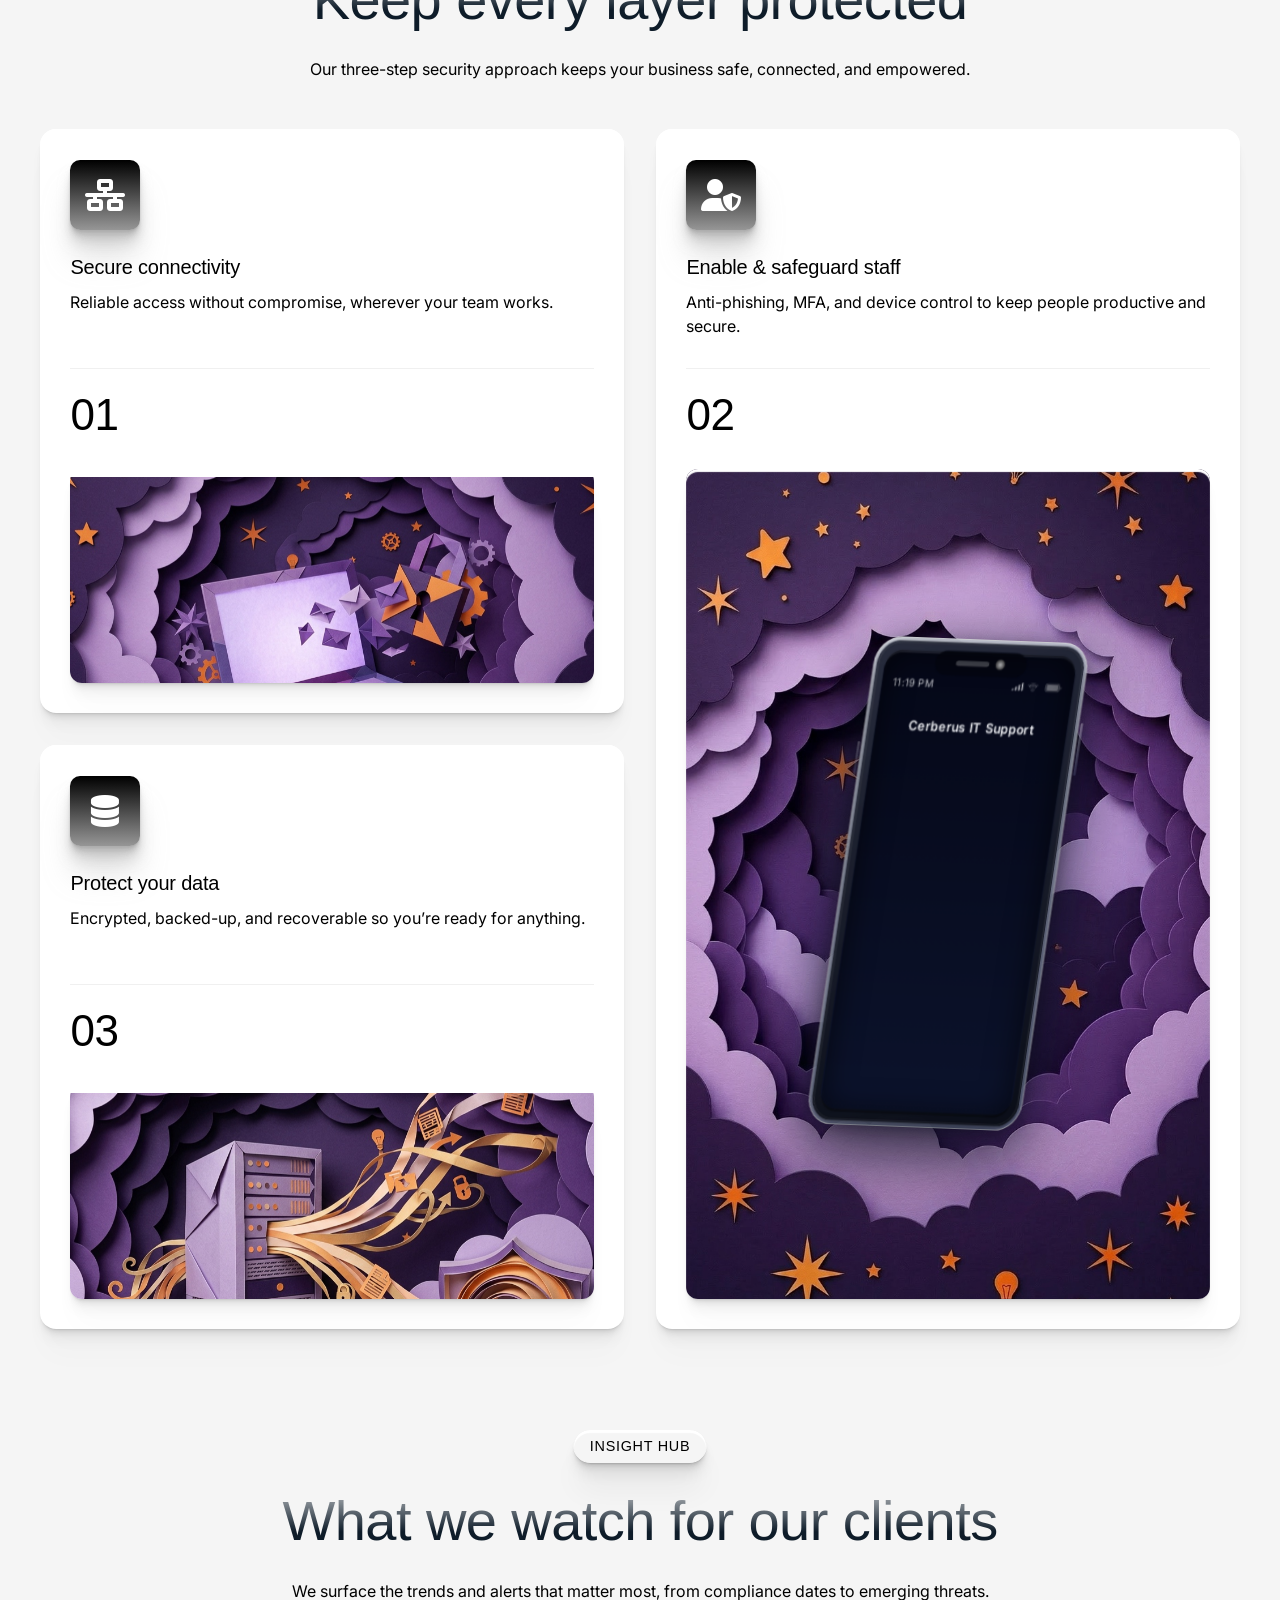
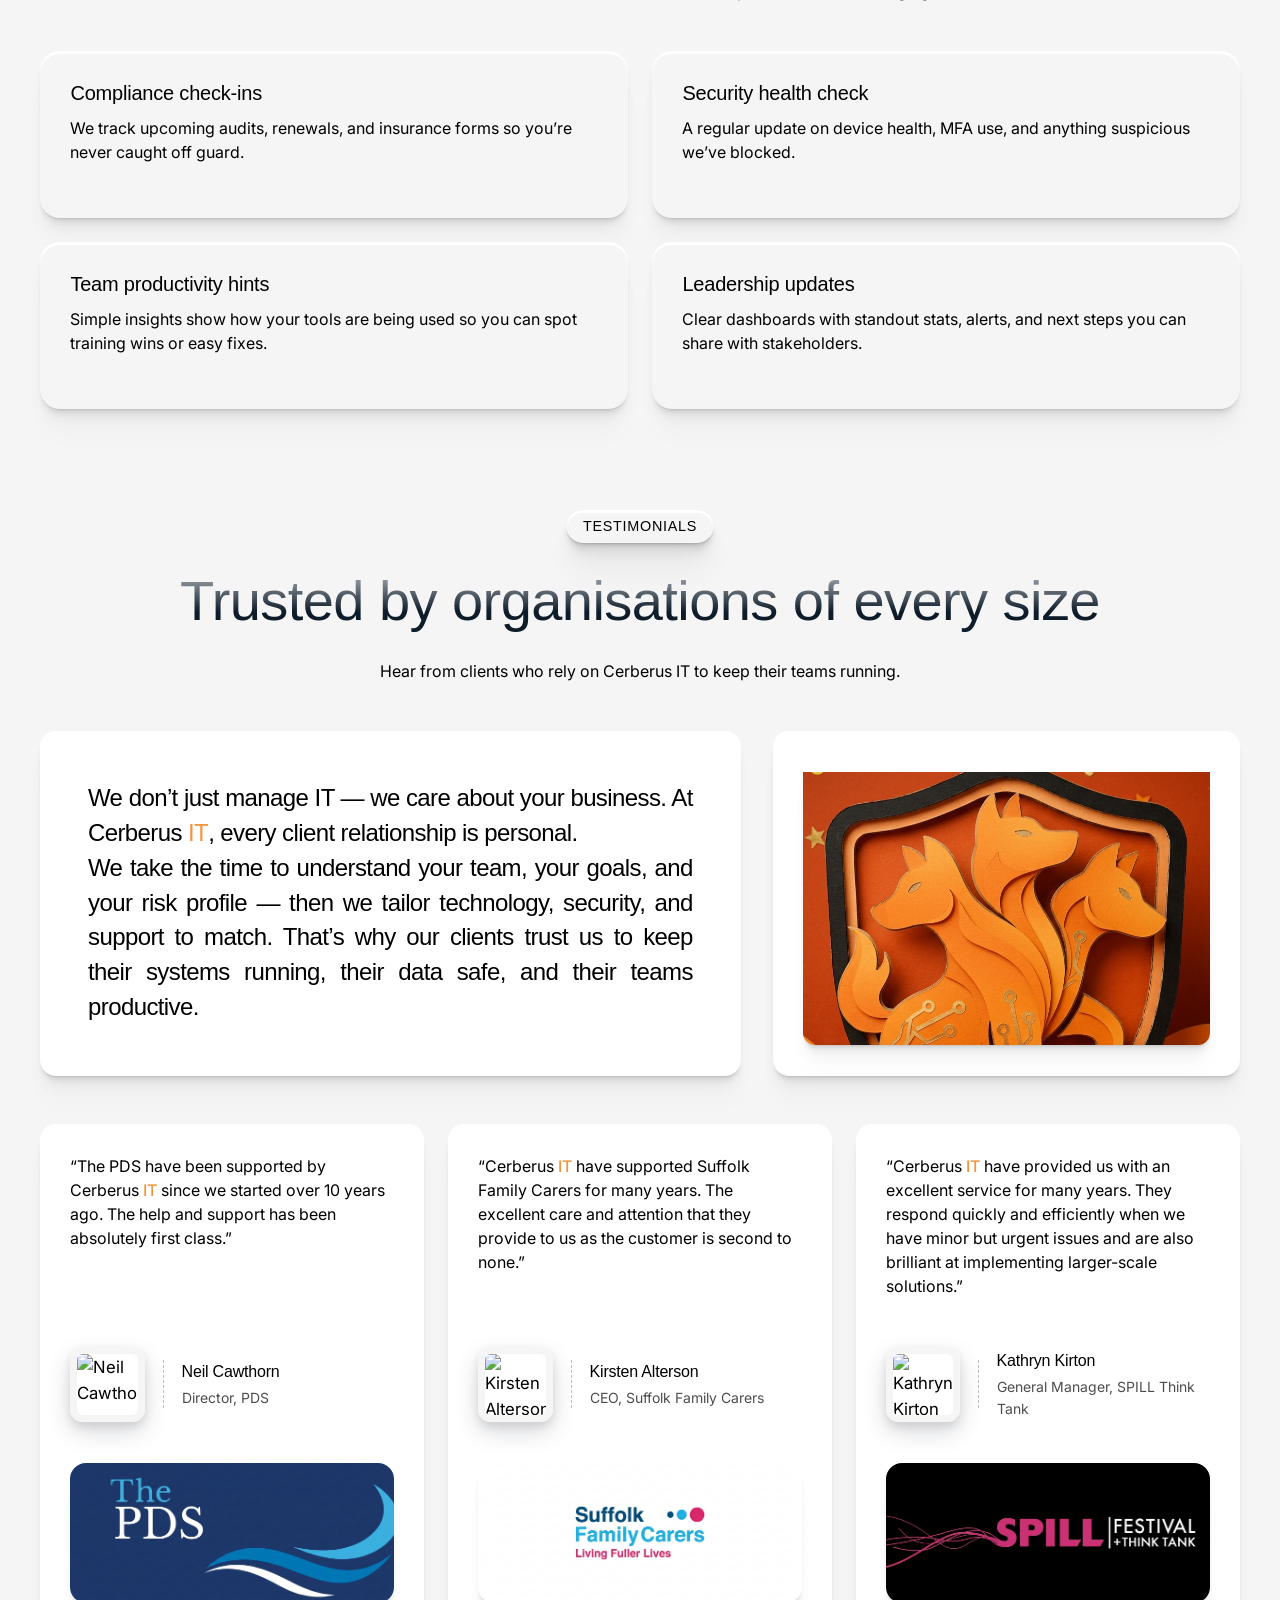
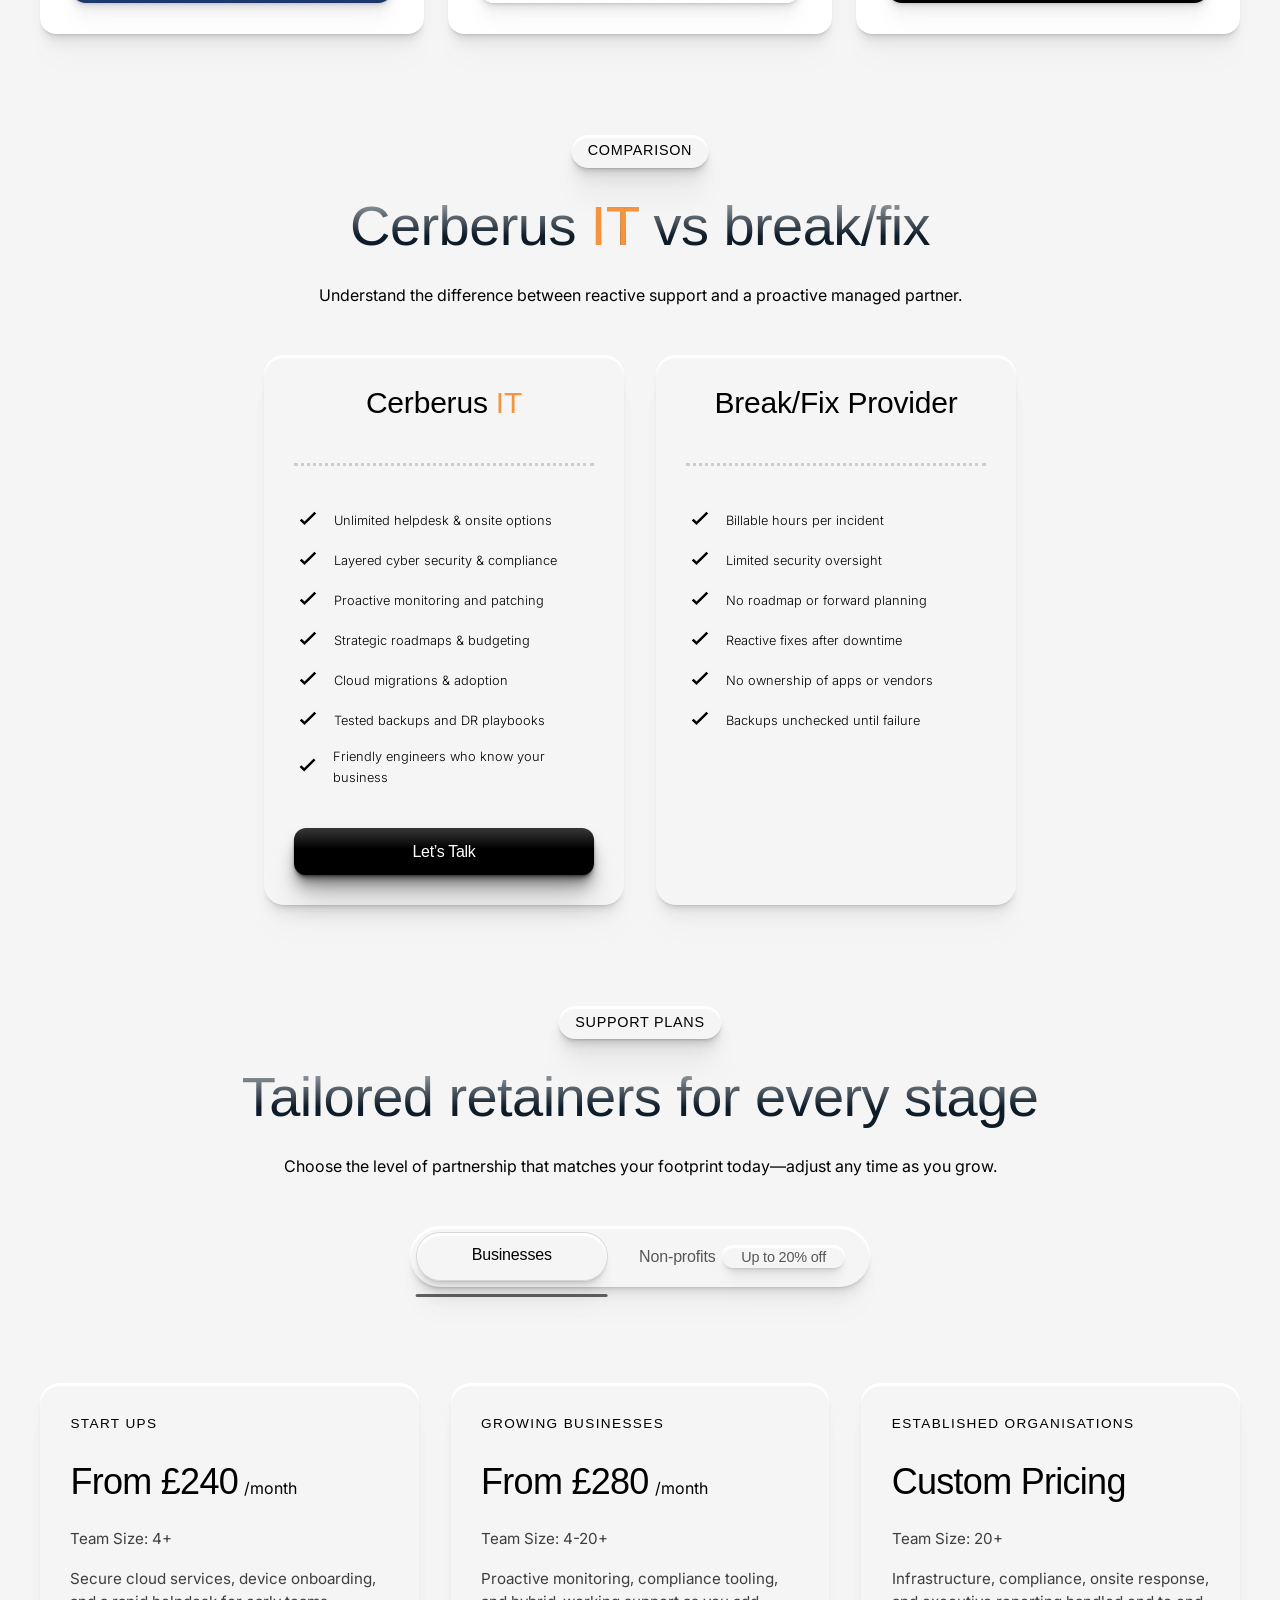
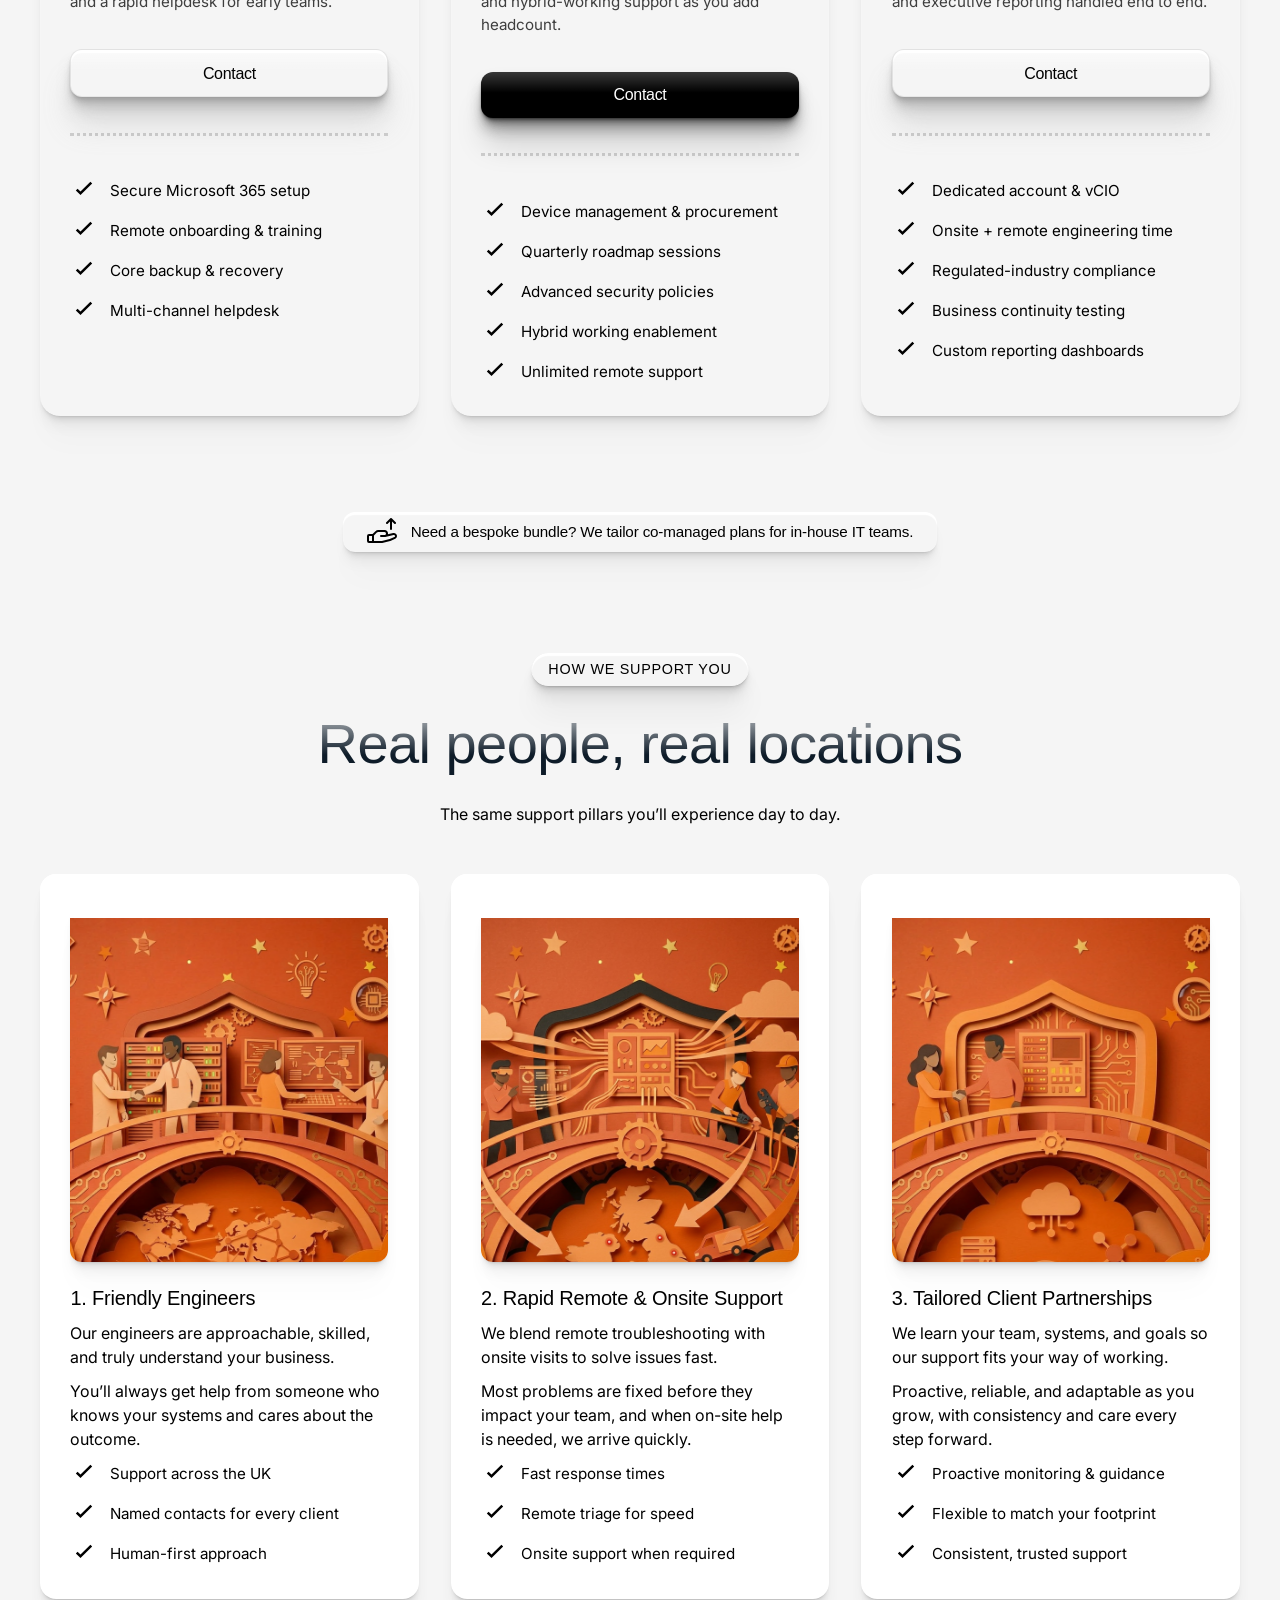
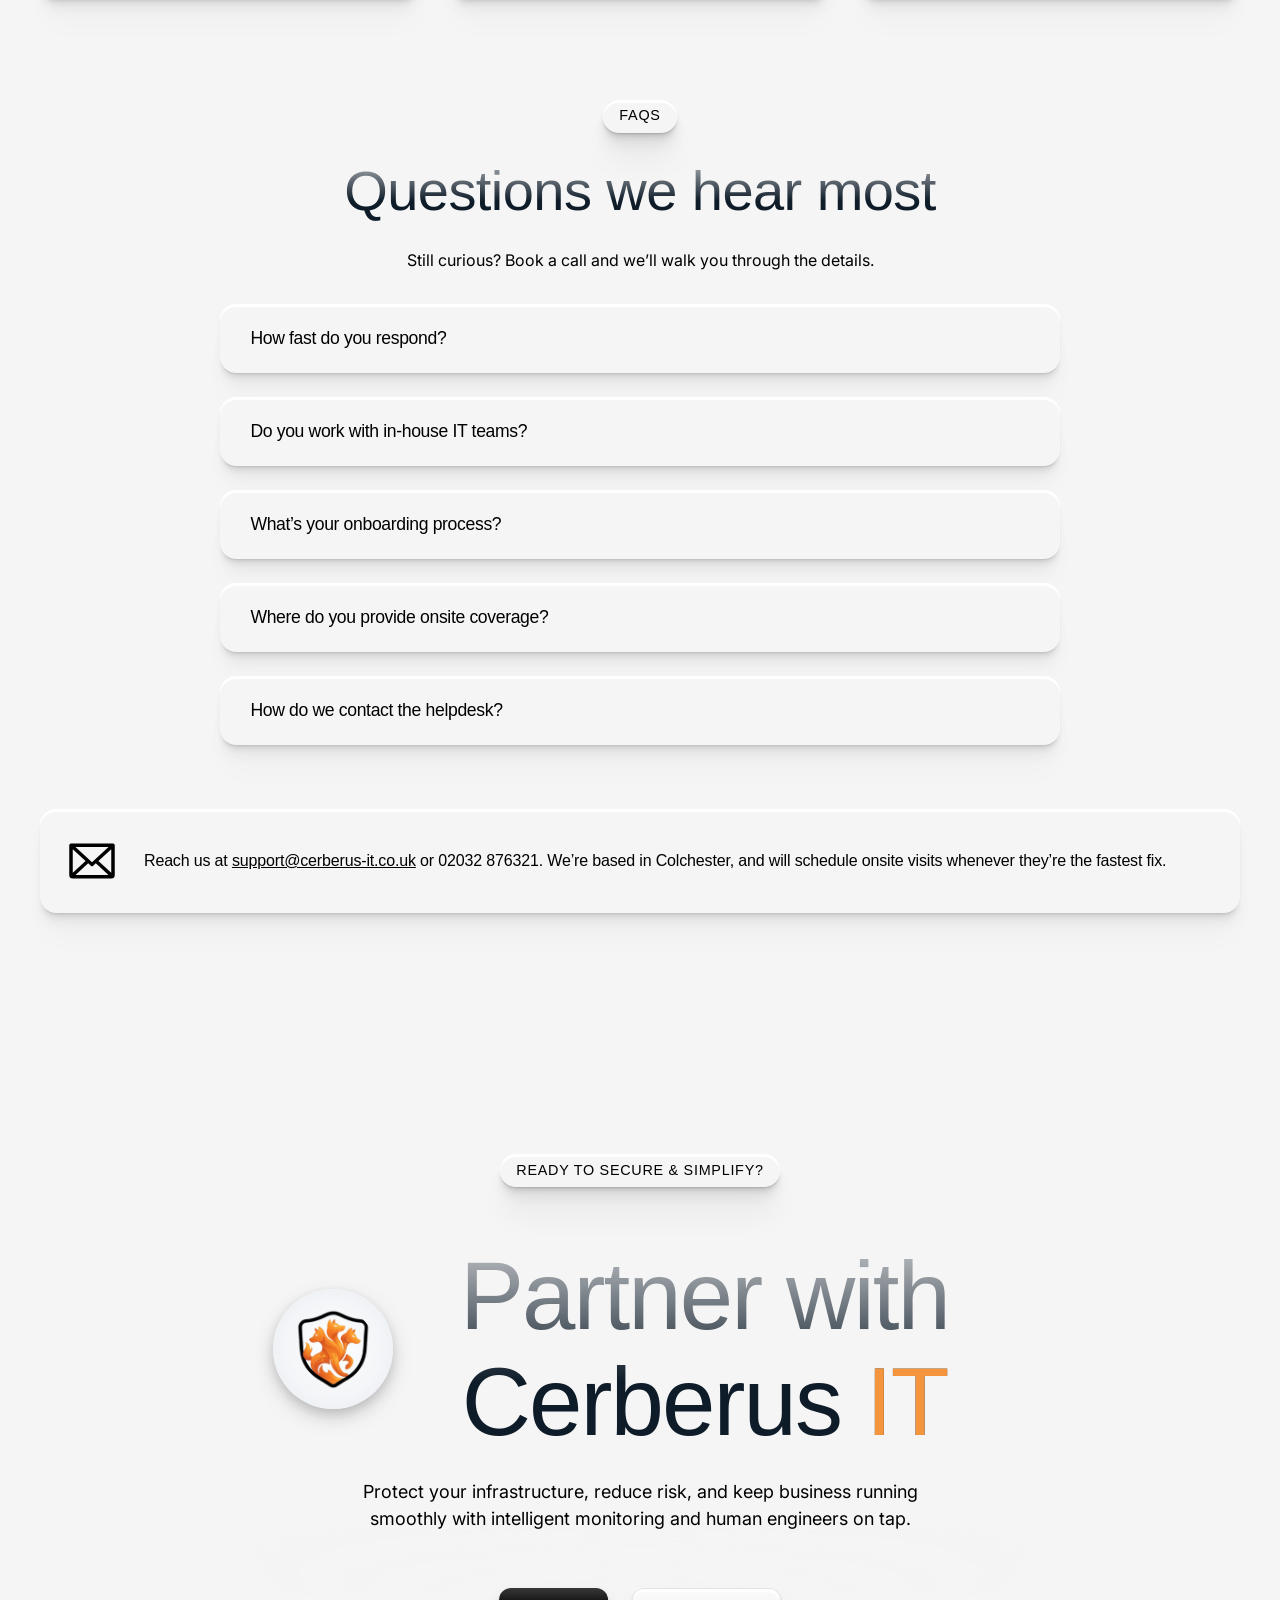
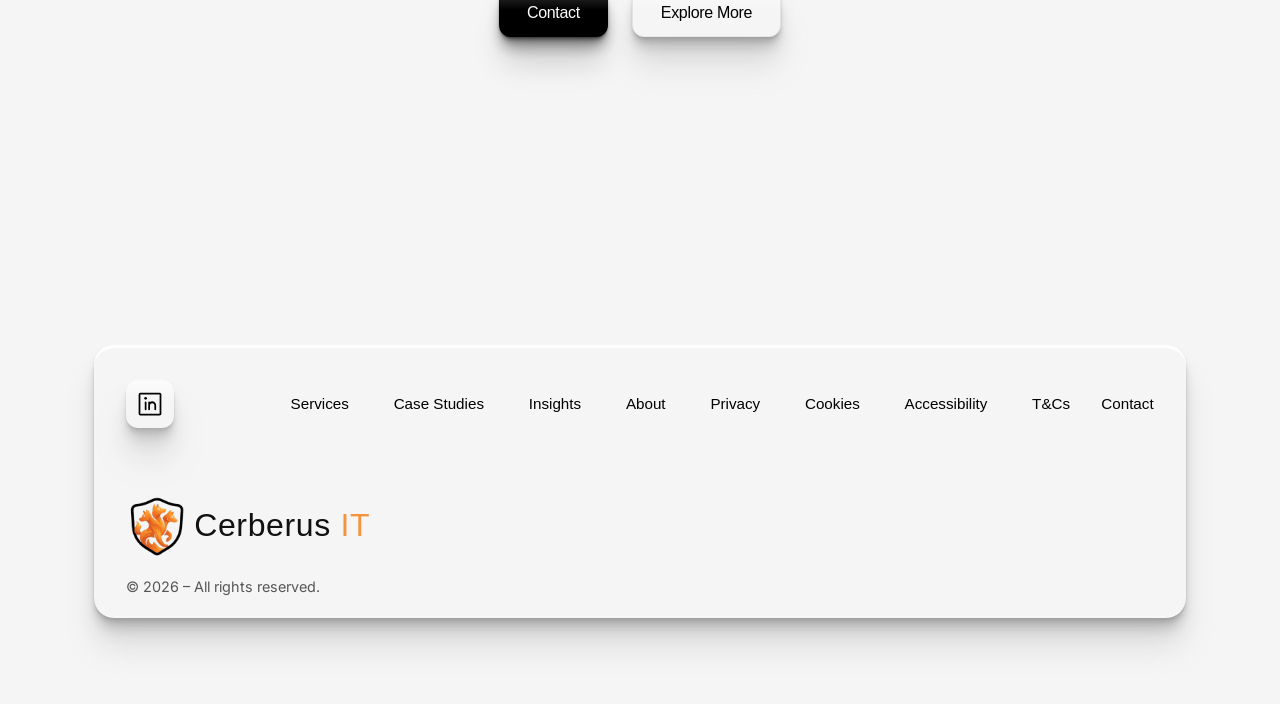
==== commit 2ffa28d2: "Add Services, Case Studies, Insights, and About pages - Create services.html with detailed breakdown" ====
--- a/index.html
+++ b/index.html
@@ -99,7 +99,7 @@
             </p>
             <div class="hero__actions">
               <button class="button-primary" type="button" data-open-contact>Let’s Talk</button>
-              <a class="button-secondary" href="#features">Explore More</a>
+              <a class="button-secondary" href="services.html">Explore More</a>
             </div>
             <p class="section-intro__text section-intro__text--muted hero__microline">
               Real engineers | Rapid response | Technology that just works.
@@ -190,7 +190,7 @@
 
         <div class="features__actions">
           <button class="button-primary" type="button" data-open-contact>Let’s Talk</button>
-          <button class="button-secondary" type="button" data-open-contact>Explore more</button>
+          <a class="button-secondary" href="case-studies.html">Explore more</a>
         </div>
       </div>
     </section>
@@ -490,7 +490,7 @@
 
         <div class="features__actions">
           <button class="button-primary" type="button" data-open-contact>Let’s Talk</button>
-          <button class="button-secondary" type="button" data-open-contact>Explore more</button>
+          <a class="button-secondary" href="about.html">Explore more</a>
         </div>
       </div>
     </section>
@@ -1164,7 +1164,7 @@
           </p>
           <div class="hero__actions">
             <button class="button-primary" type="button" data-open-contact>Contact</button>
-            <a class="button-secondary" href="#services">Explore More</a>
+            <a class="button-secondary" href="insights.html">Explore More</a>
           </div>
         </div>
       </section>
@@ -1181,6 +1181,10 @@
         </div>
         <nav class="site-nav site-nav--footer" aria-label="Footer">
           <ul>
+            <li><a href="services.html">Services</a></li>
+            <li><a href="case-studies.html">Case Studies</a></li>
+            <li><a href="insights.html">Insights</a></li>
+            <li><a href="about.html">About</a></li>
             <li><a href="privacy.html">Privacy</a></li>
             <li><a href="cookies.html">Cookies</a></li>
             <li><a href="accessibility.html">Accessibility</a></li>
--- a/styles.css
+++ b/styles.css
@@ -3445,6 +3445,64 @@
   color: rgba(0, 0, 0, 0.6);
 }
 
+.legal__lead {
+  font-size: 1.1rem;
+  line-height: 1.6;
+  color: #1f2937;
+  margin: var(--space-sm) 0 0;
+}
+
+.legal__tagline {
+  font-size: 0.85rem;
+  color: rgba(0, 0, 0, 0.55);
+  margin-top: -0.25rem;
+}
+
+.legal__cta {
+  text-align: center;
+  padding: var(--space-lg) 0;
+  border-top: 1px solid var(--card-border);
+  margin-top: var(--space-xl);
+}
+
+.legal__cta .button-primary {
+  display: inline-block;
+  margin-top: var(--space-sm);
+  text-decoration: none;
+}
+
+.legal__profile {
+  display: flex;
+  gap: var(--space-md);
+  align-items: flex-start;
+}
+
+.legal__profile img {
+  width: 80px;
+  height: 80px;
+  border-radius: 50%;
+  object-fit: cover;
+  flex-shrink: 0;
+}
+
+.legal__profile > div p {
+  margin: 0 0 0.35rem;
+}
+
+.legal__section h2 i {
+  margin-right: 0.4rem;
+  font-size: 1rem;
+  opacity: 0.7;
+}
+
+@media (max-width: 600px) {
+  .legal__profile {
+    flex-direction: column;
+    align-items: center;
+    text-align: center;
+  }
+}
+
 .legal__section {
   margin-bottom: var(--space-lg);
 }
